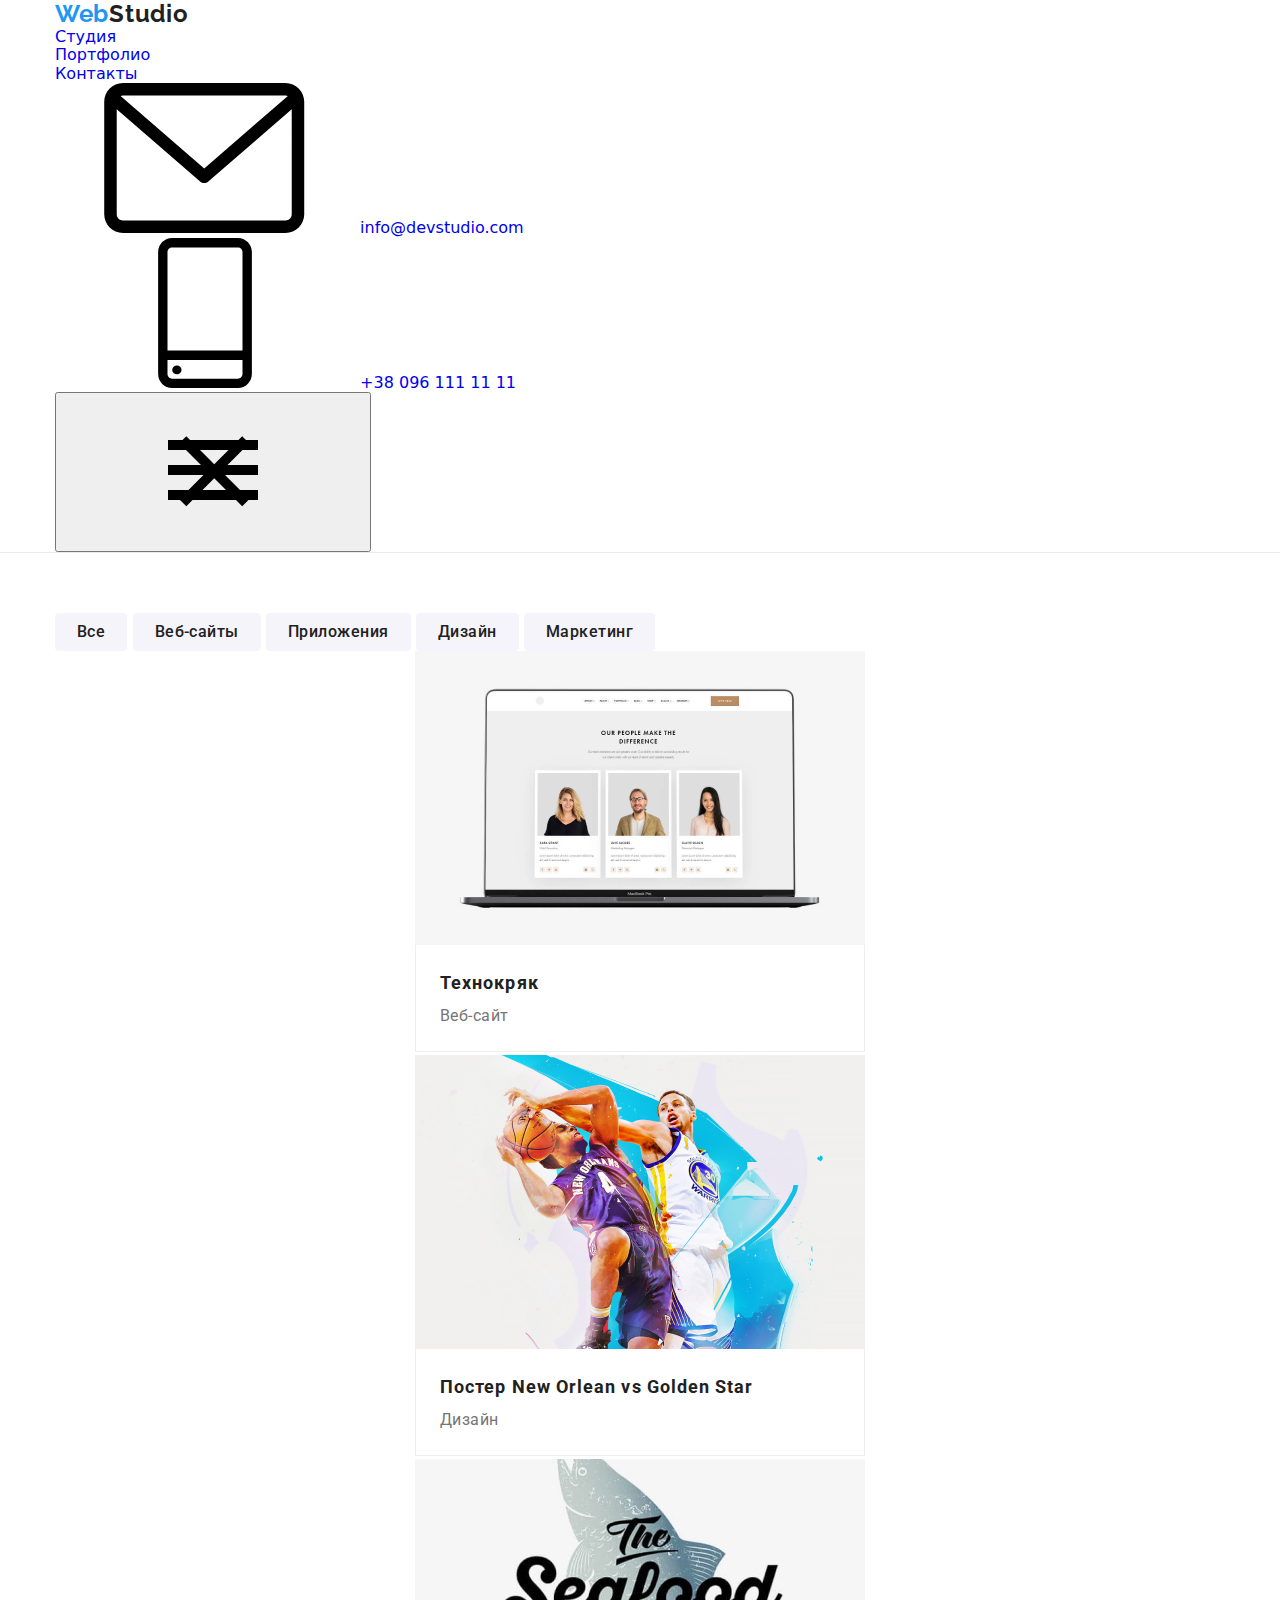
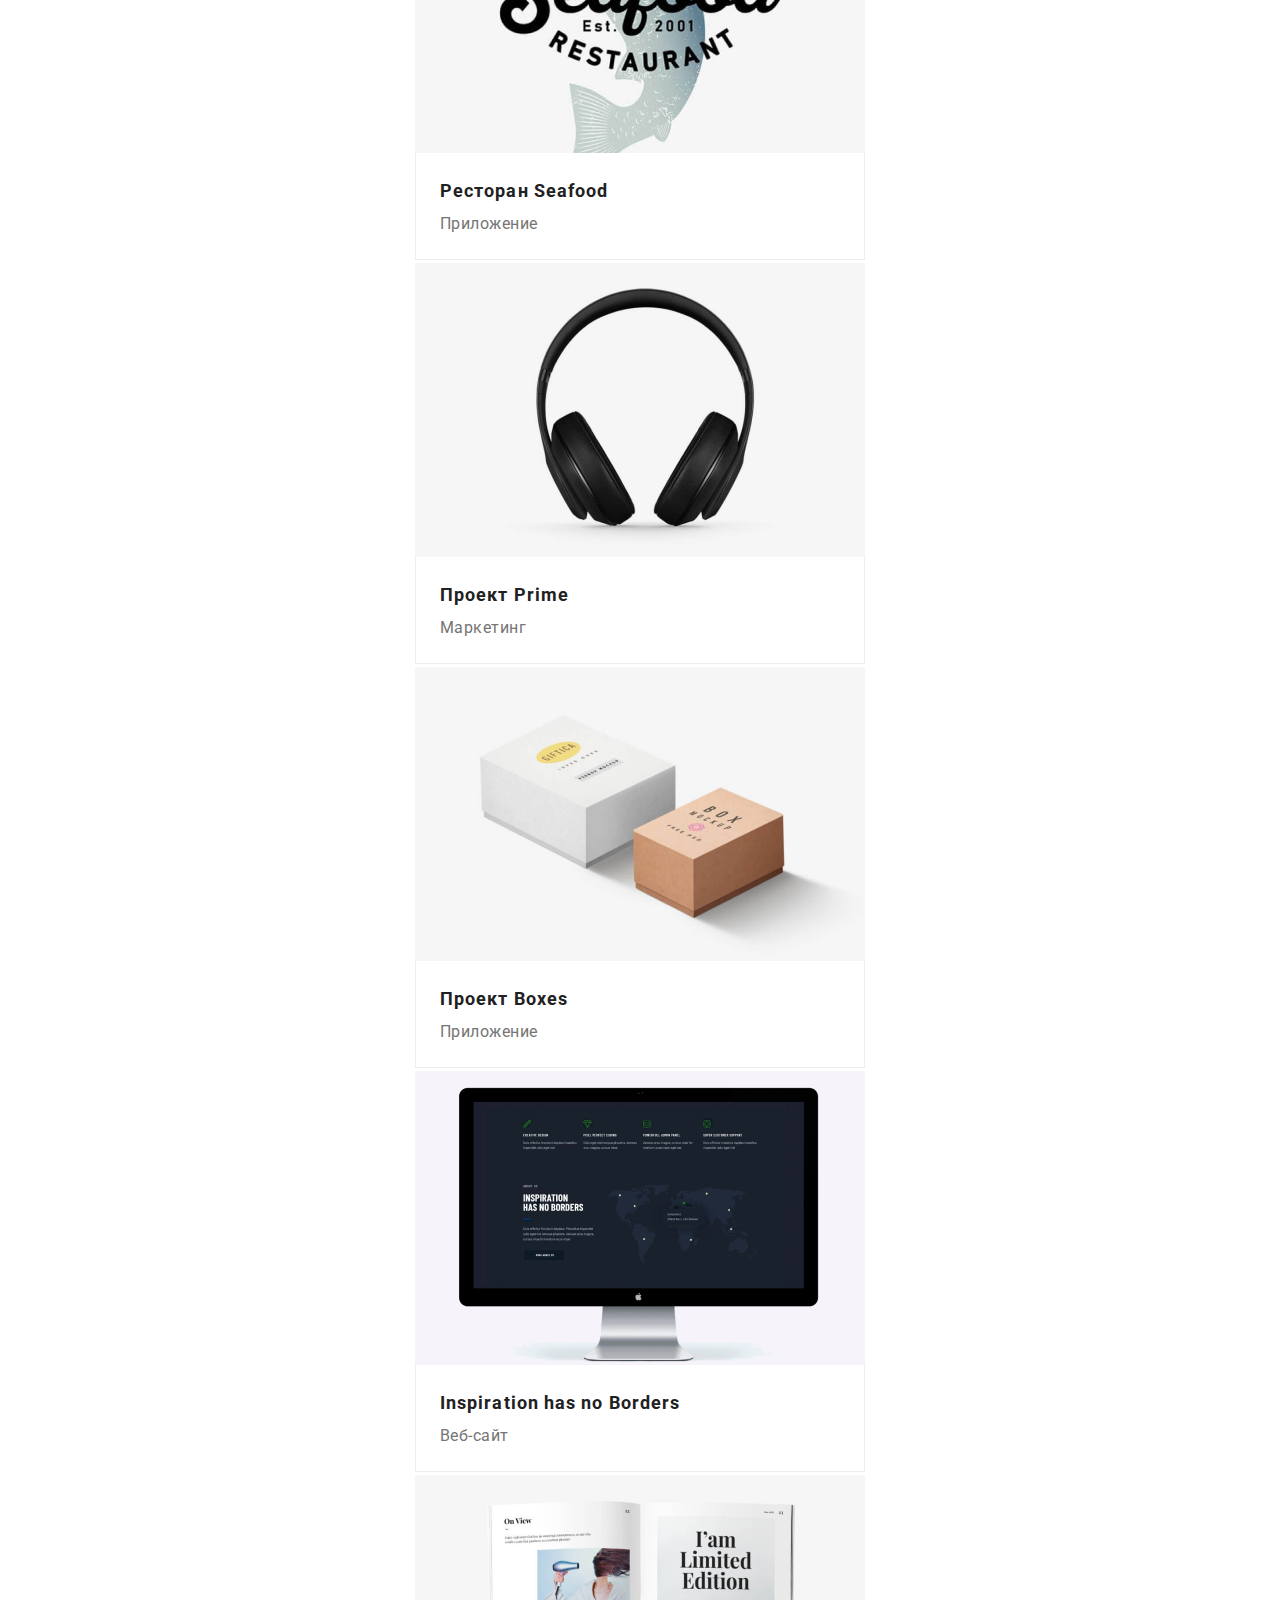
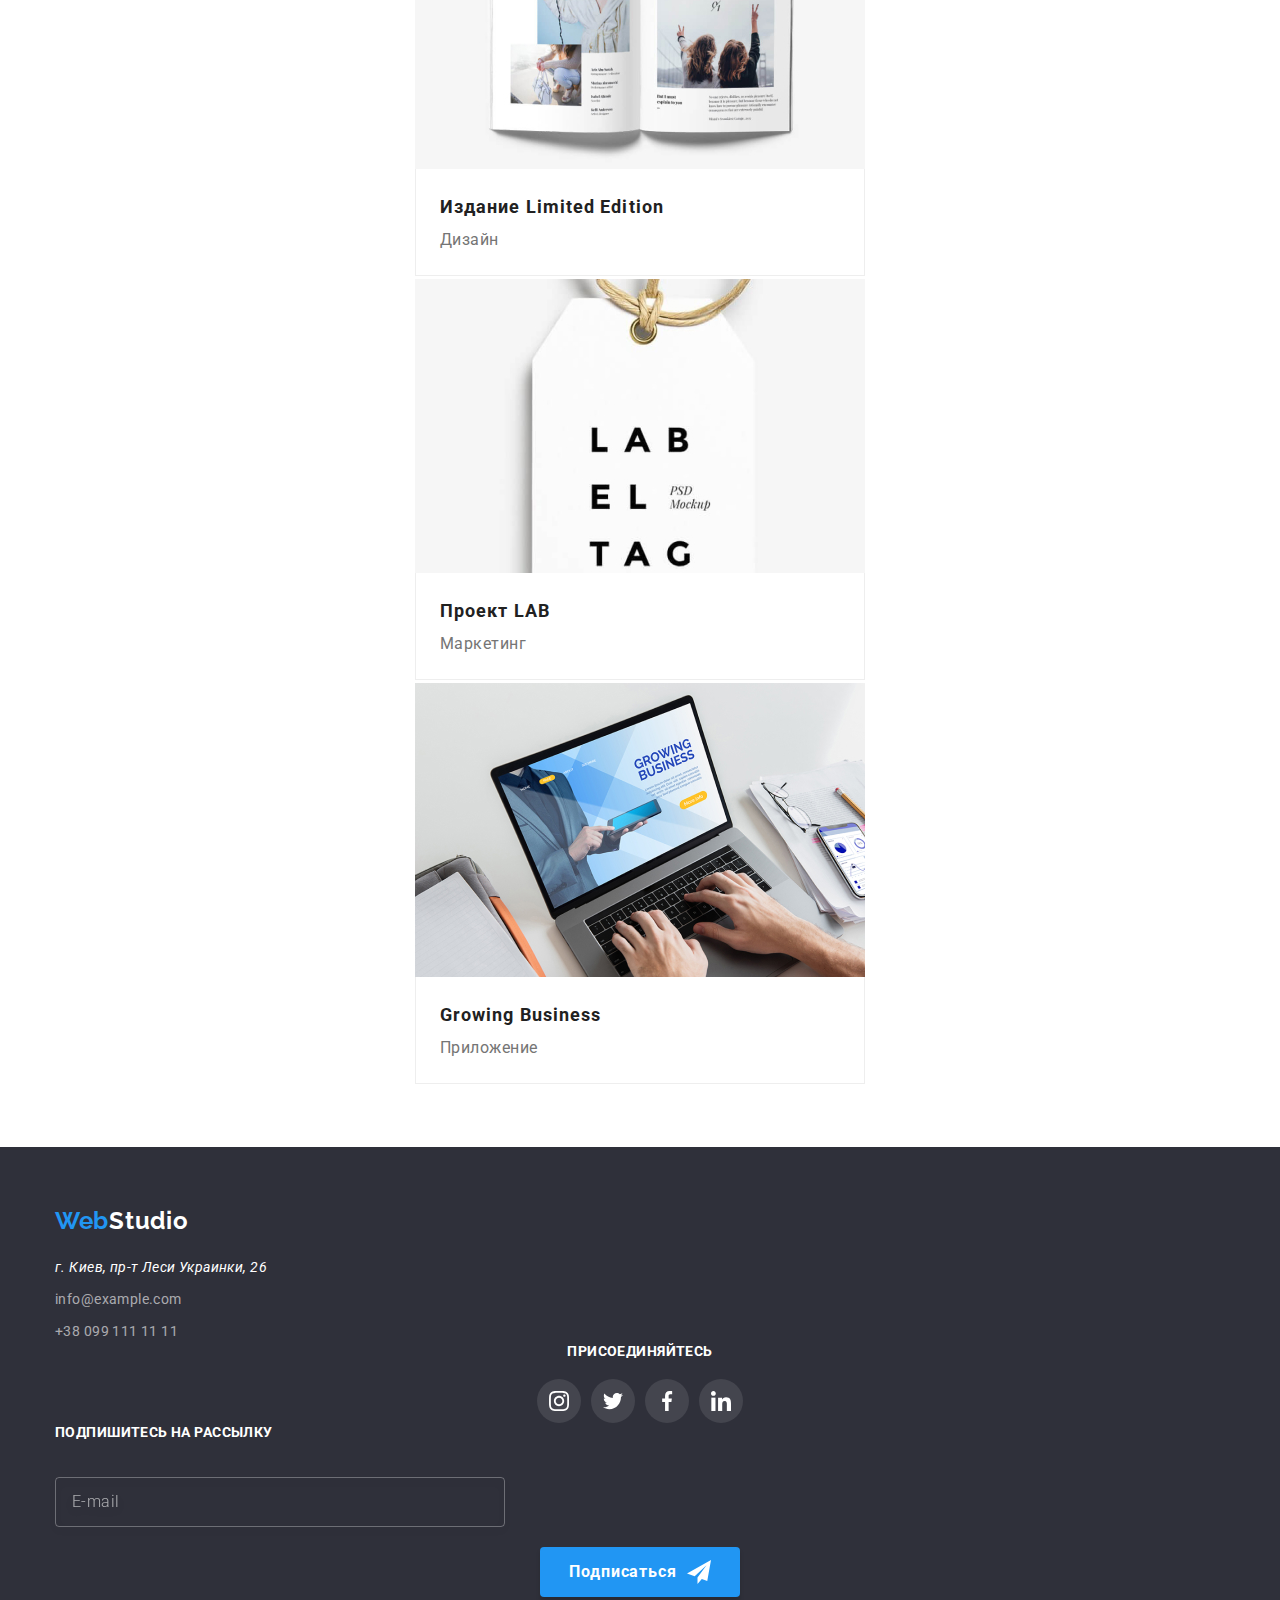
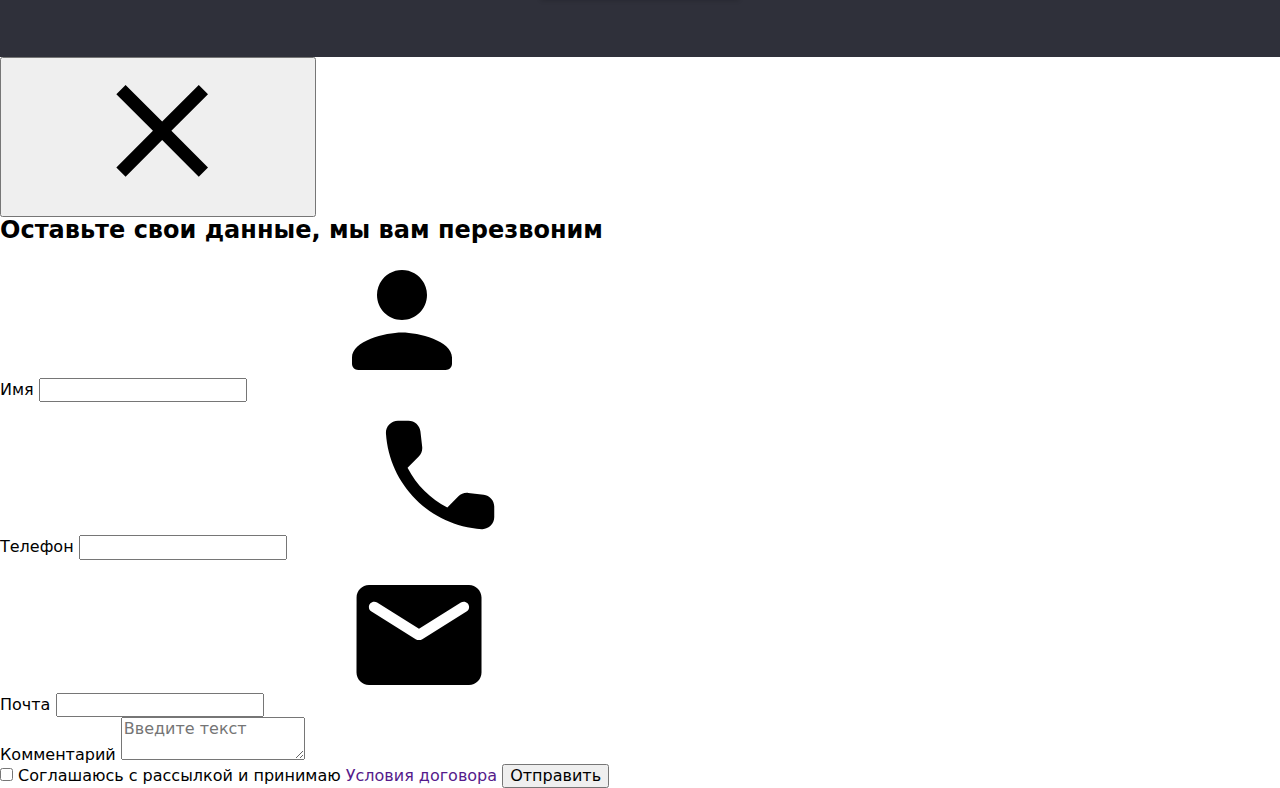
==== portfolio.html @ abb21632 "Додав розмітку для index, portfolio, (mobile)" ====
<!DOCTYPE html>

<html lang="en">

<head>
  <meta charset="UTF-8" />
  <meta name="viewport" content="width=device-width, initial-scale=1.0" />
  <link rel="stylesheet" href="./css/main.min.css" />

  <link
    href="https://fonts.googleapis.com/css2?family=Raleway:wght@700&family=Roboto:wght@400;500;700;900&display=fallback"
    rel="stylesheet" />

  <title>Портфолио</title>
</head>

<body>

  <header class="header">
    <div class="container">
      <nav class="navigation-header">
        <a href="index.html" class="logo-header"><span class="logo-accent">Web</span>Studio</a>
        <div id="myMenu" class="mobile-menu">
          <ul class="link-list">
            <li><a href="index.html" class="link">Студия</a></li>
            <li><a href="portfolio.html" class="link underline-portfolio">Портфолио</a></li>
            <li><a href="#" class="link">Контакты</a></li>
          </ul>
          <ul class="contact-list">
            <li class="flex">
              <svg class="icon-mail">
                <use href="./img/sprite.svg#icon-envelope"></use>
              </svg>
              <a href="mailto:info@devstudio.com" class="link">info@devstudio.com</a>
            </li>
            <li class="flex">
              <svg class="icon-phone">
                <use href="./img/sprite.svg#icon-smartphone"></use>
              </svg>
              <a href="tel:+380961111111" class="link">+38 096 111 11 11</a>
            </li>
          </ul>
        </div>
        <button onclick="myFunctionMenu()" id="myIdMenu" class="drop-menu">
          <svg>
            <use class="icon-open" href="./img/sprite-mobile.svg#icon-drop-menu"></use>
            <use class="icon-close" href="./img/sprite-mobile.svg#icon-close-header"></use>
          </svg>
        </button>
      </nav>
    </div>
  </header>

  <section class="portfolio">
    <div class="container">
      <div class="filtres">
        <button class="btn-portfolio">
          <span class="btn-text">Все</span>
        </button>
        <button class="btn-portfolio">
          <span class="btn-text">Веб-сайты</span>
        </button>
        <button class="btn-portfolio">
          <span class="btn-text">Приложения</span>
        </button>
        <button class="btn-portfolio">
          <span class="btn-text">Дизайн</span>
        </button>
        <button class="btn-portfolio">
          <span class="btn-text">Маркетинг</span>
        </button>
      </div>
      <div class="project">
        <ul class="wrap">
          <li class="project-card">
            <a href="">
              <div class="animation-overlay">
                <p class="text">Технокряк это современная площадка распространения коронавируса. Компании используют эту
                  платформу для цифрового шпионажа и атак на защищённые сервера конкурентов.</p>
                <img class="img-contain" src="./img/projects/mobile/mobile-img(1).jpg" alt="card-image" />
              </div>
              <div class="card-border">
                <h4 class="portfolio-card-name">Технокряк</h4>
                <p class="portfolio-card-desc">Веб-сайт</p>
              </div>
            </a>
          </li>
          <li class="project-card">
            <a href="">
              <div class="animation-overlay">
                <p class="text">Технокряк это современная площадка распространения коронавируса. Компании используют эту
                  платформу для цифрового шпионажа и атак на защищённые сервера конкурентов.</p>
                <img class="img-contain" src="./img/projects/mobile/mobile-img(2).jpg" alt="card-image" />
              </div>

              <div class="card-border">
                <h4 class="portfolio-card-name">Постер New Orlean vs Golden Star</h4>
                <p class="portfolio-card-desc">Дизайн</p>
              </div>
            </a>
          </li>
          <li class="project-card">
            <a href="">
              <div class="animation-overlay">
                <p class="text">Технокряк это современная площадка распространения коронавируса. Компании используют эту
                  платформу для цифрового шпионажа и атак на защищённые сервера конкурентов.</p>
                <img class="img-contain" src="./img/projects/mobile/mobile-img(3).jpg" alt="card-image" />
              </div>

              <div class="card-border">
                <h4 class="portfolio-card-name">Ресторан Seafood</h4>
                <p class="portfolio-card-desc">Приложение</p>
              </div>
            </a>
          </li>
          <li class="project-card">
            <a href="">
              <div class="animation-overlay">
                <p class="text">Технокряк это современная площадка распространения коронавируса. Компании используют эту
                  платформу для цифрового шпионажа и атак на защищённые сервера конкурентов.</p>
                <img class="img-contain" src="./img/projects/mobile/mobile-img(4).jpg" alt="card-image" />
              </div>

              <div class="card-border">
                <h4 class="portfolio-card-name">Проект Prime</h4>
                <p class="portfolio-card-desc">Маркетинг</p>
              </div>
            </a>
          </li>
          <li class="project-card">
            <a href="">
              <div class="animation-overlay">
                <p class="text">Технокряк это современная площадка распространения коронавируса. Компании используют эту
                  платформу для цифрового шпионажа и атак на защищённые сервера конкурентов.</p>
                <img class="img-contain" src="./img/projects/mobile/mobile-img(5).jpg" alt="card-image" />
              </div>

              <div class="card-border">
                <h4 class="portfolio-card-name">Проект Boxes</h4>
                <p class="portfolio-card-desc">Приложение</p>
              </div>
            </a>
          </li>
          <li class="project-card">
            <a href="">
              <div class="animation-overlay">
                <p class="text">Технокряк это современная площадка распространения коронавируса. Компании используют эту
                  платформу для цифрового шпионажа и атак на защищённые сервера конкурентов.</p>
                <img class="img-contain" src="./img/projects/mobile/mobile-img(6).jpg" alt="card-image" />
              </div>

              <div class="card-border">
                <h4 class="portfolio-card-name">Inspiration has no Borders</h4>
                <p class="portfolio-card-desc">Веб-сайт</p>
              </div>
            </a>
          </li>
          <li class="project-card">
            <a href="">
              <div class="animation-overlay">
                <p class="text">Технокряк это современная площадка распространения коронавируса. Компании используют эту
                  платформу для цифрового шпионажа и атак на защищённые сервера конкурентов.</p>
                <img class="img-contain" src="./img/projects/mobile/mobile-img(7).jpg" alt="card-image" />
              </div>

              <div class="card-border">
                <h4 class="portfolio-card-name">Издание Limited Edition</h4>
                <p class="portfolio-card-desc">Дизайн</p>
              </div>
            </a>
          </li>
          <li class="project-card">
            <a href="">
              <div class="animation-overlay">
                <p class="text">Технокряк это современная площадка распространения коронавируса. Компании используют эту
                  платформу для цифрового шпионажа и атак на защищённые сервера конкурентов.</p>
                <img class="img-contain" src="./img/projects/mobile/mobile-img(8).jpg" alt="card-image" />
              </div>

              <div class="card-border">
                <h4 class="portfolio-card-name">Проект LAB</h4>
                <p class="portfolio-card-desc">Маркетинг</p>
              </div>
            </a>
          </li>
          <li class="project-card">
            <a href="">
              <div class="animation-overlay">
                <p class="text">Технокряк это современная площадка распространения коронавируса. Компании используют эту
                  платформу для цифрового шпионажа и атак на защищённые сервера конкурентов.</p>
                <img class="img-contain" src="./img/projects/mobile/mobile-img(9).jpg" alt="card-image" />
              </div>

              <div class="card-border">
                <h4 class="portfolio-card-name">Growing Business</h4>
                <p class="portfolio-card-desc">Приложение</p>
              </div>
            </a>
          </li>
        </ul>
      </div>
    </div>
  </section>

  <footer class="footer">
    <div class="container">
      <div class="flex">
        <div class="info">
          <div class="logo text-center">
            <a href="index.html" class="logo-footer"><span class="logo-accent">Web</span>Studio</a>
          </div>
          <ul class="address-container">
            <li class="address-item">
              <address class="address">
                г. Киев, пр-т Леси Украинки, 26
              </address>
            </li>
            <li class="address-item">
              <a href="mailto:info@devstudio.com" class="footer-contact-link">info@example.com</a>
            </li>
            <li class="address-item">
              <a href="tel:+380961111111" class="footer-contact-link">+38 099 111 11 11</a>
            </li>
          </ul>
        </div>
        <div class="soclink-info">
          <h4 class="welcome-footer">присоединяйтесь</h4>
          <ul class="footer-soclink-list">
            <li class="soclink-item">
              <a class="footer-soclink-bg" href="https://www.instagram.com/"><svg class="footer-soclink">
                  <use href="./img/sprite.svg#icon-instagram"></use>
                </svg>
              </a>
            </li>
            <li class="soclink-item"><a class="footer-soclink-bg" href="https://www.twitter.com/"><svg
                  class="footer-soclink">
                  <use href="./img/sprite.svg#icon-twitter"></use>
                </svg></a></li>
            <li class="soclink-item"><a class="footer-soclink-bg" href="https://www.facebook.com/"><svg
                  class="footer-soclink">
                  <use href="./img/sprite.svg#icon-facebook"></use>
                </svg></a></li>
            <li class="soclink-item"><a class="footer-soclink-bg" href="https://www.linkedin.com/"><svg
                  class="footer-soclink">
                  <use href="./img/sprite.svg#icon-linkedin"></use>
                </svg></a></li>
          </ul>
        </div>
        <div class="subscribe">

          <label for="subscribe" class="subscribe-label">Подпишитесь на рассылку</label>

          <div class="flex">
            <input type="email" name="subscribe" id="subscribe" placeholder="E-mail" class="subscribe-input">
            <button onclick="myFunction()" class="subscribe-button">
              <span class="subscribe-text">Подписаться</span>
              <svg class="icon-send">
                <use href="./img/sprite-form.svg#icon-send"></use>
              </svg>
            </button>
          </div>
        </div>
      </div>
    </div>
  </footer>

  <!-- Backdrop Modal -->
  <div class="backdrop is-hidden" id="myId">

    <div class="modal">

      <button onclick="myFunction()" class="close-btn">
        <svg class="icon-close-form">
          <use href="./img/sprite-form.svg#icon-close"></use>
        </svg>
      </button>

      <div class="form-container">
        <h2 class="form-title">Оставьте свои данные, мы вам перезвоним</h2>

        <form class="form-flex">

          <div class="icon-field form-flex">

            <label for="name" class="form-label">Имя</label>
            <input type="text" name="name" id="name" class="form-input">
            <svg class="icon-form">
              <use href="./img/sprite-form.svg#icon-form-name"></use>
            </svg>
          </div>

          <div class="icon-field form-flex">

            <label for="tel" class="form-label">Телефон</label>
            <input type="tel" name="tel" id="tel" class="form-input">
            <svg class="icon-form">
              <use href="./img/sprite-form.svg#icon-form-phone"></use>
            </svg>
          </div>

          <div class="icon-field form-flex">

            <label for="email" class="form-label">Почта</label>
            <input type="email" name="email" id="email" class="form-input">
            <svg class="icon-form">
              <use href="./img/sprite-form.svg#icon-form-email"></use>
            </svg>
          </div>

          <div class="icon-field form-flex">
            <label for="comments" class="form-label ">Комментарий</label>
            <textarea name="comments" id="comments" class="form-textarea" placeholder="Введите текст"></textarea>
          </div>

          <label class="field">
            <input type="checkbox" class="checkbox" name="policy">
            <span class="icon-checkbox"></span>

            <span class="label">Соглашаюсь с рассылкой и принимаю <a class="a-checkbox" href="">Условия
                договора</a></span>
          </label>

          <button type="submit" class="btn-submit">Отправить</button>
        </form>
      </div>

    </div>

  </div>

  <!-- Script -->
  <script src="./JS/modal.js"></script>

</body>

</html>
---- css/main.min.css ----
/*! modern-normalize v0.7.0 | MIT License | https://github.com/sindresorhus/modern-normalize */*,*::before,*::after{-webkit-box-sizing:border-box;box-sizing:border-box}:root{-moz-tab-size:4;-o-tab-size:4;tab-size:4}html{line-height:1.15;-webkit-text-size-adjust:100%}body{margin:0}body{font-family:system-ui,-apple-system,"Segoe UI",Roboto,Helvetica,Arial,sans-serif,"Apple Color Emoji","Segoe UI Emoji"}hr{height:0}abbr[title]{-webkit-text-decoration:underline dotted;text-decoration:underline dotted}b,strong{font-weight:bolder}code,kbd,samp,pre{font-family:ui-monospace, SFMono-Regular, Consolas, "Liberation Mono", Menlo, monospace;font-size:1em}small{font-size:80%}sub,sup{font-size:75%;line-height:0;position:relative;vertical-align:baseline}sub{bottom:-0.25em}sup{top:-0.5em}button,input,optgroup,select,textarea{font-family:inherit;font-size:100%;line-height:1.15;margin:0}button,select{text-transform:none}button,[type="button"],[type="reset"],[type="submit"]{-webkit-appearance:button}button::-moz-focus-inner,[type="button"]::-moz-focus-inner,[type="reset"]::-moz-focus-inner,[type="submit"]::-moz-focus-inner{border-style:none;padding:0}button:-moz-focusring,[type="button"]:-moz-focusring,[type="reset"]:-moz-focusring,[type="submit"]:-moz-focusring{outline:1px dotted ButtonText}legend{padding:0}progress{vertical-align:baseline}[type="number"]::-webkit-inner-spin-button,[type="number"]::-webkit-outer-spin-button{height:auto}[type="search"]{-webkit-appearance:textfield;outline-offset:-2px}[type="search"]::-webkit-search-decoration{-webkit-appearance:none}::-webkit-file-upload-button{-webkit-appearance:button;font:inherit}summary{display:list-item}body{margin:0;padding:0}ul,li{list-style:none;margin:0;padding:0}a,a:visited{text-decoration:none}h1,h2,h4,p{margin:0;padding:0}.container{padding:0 15px;margin-left:auto;margin-right:auto}@media screen and (min-width: 480px){.container{width:480px}}@media screen and (min-width: 768px){.container{width:768px}}@media screen and (min-width: 1200px){.container{width:1200px}}@media screen and (max-width: 767px){.navigation-header{height:60px;display:-webkit-box;display:-ms-flexbox;display:flex;-webkit-box-align:center;-ms-flex-align:center;align-items:center;-webkit-box-pack:justify;-ms-flex-pack:justify;justify-content:space-between}.drop-menu{padding:0;width:40px;height:40px;background-color:Transparent;border:none}.drop-menu svg{width:40px;height:40px;fill:#000}.drop-menu:active{margin:0;padding:0}.drop-menu:active svg .icon-open{fill:#2196F3}.drop-menu:active svg .icon-close{fill:#2196F3}.icon-open{display:block}.icon-close{display:none}.is-open .icon-open{display:none}.is-open .icon-close{display:block;fill:#2196F3}.header{position:relative}.mobile-menu{display:none;position:absolute;z-index:2;top:60px;left:0;right:0;padding:60px 0;background:#fff;border-top:1px solid #ECECEC}.mobile-menu.is-open{display:block}.link-list li:not(:last-child){margin-bottom:40px}.mobile-menu li{text-align:center}.mobile-menu .link{font-family:Roboto;font-size:18px;font-weight:500;line-height:21px;letter-spacing:0.02em;color:#212121}.mobile-menu .link:hover{color:#2196F3}.link-list .underline-studio{color:#2196F3}.link-list .underline-studio:after{content:'';display:block;background:#2196F3;border-radius:2px;margin-left:auto;margin-right:auto;width:61px;height:4px;margin-top:8px}.link-list .underline-portfolio{color:#2196F3}.link-list .underline-portfolio:after{content:'';display:block;background:#2196F3;border-radius:2px;margin-left:auto;margin-right:auto;width:97px;height:4px;margin-top:8px}.contact-list{margin-top:60px}.contact-list li:not(:first-child){margin-top:16px}.contact-list .flex{display:-webkit-box;display:-ms-flexbox;display:flex;-webkit-box-align:center;-ms-flex-align:center;align-items:center;-webkit-box-pack:center;-ms-flex-pack:center;justify-content:center}.contact-list .icon-mail{width:16px;height:12px;fill:#757575;margin-right:10px}.contact-list .icon-phone{width:10px;height:15px;fill:#757575;margin-right:10px}.contact-list .link{font-family:Roboto;font-style:normal;font-weight:500;font-size:18px;line-height:21px;letter-spacing:0.02em;color:#757575}.contact-list .flex:hover .icon-mail{fill:#2196F3}.contact-list .flex:hover .icon-phone{fill:#2196F3}}.logo-header{font-family:Raleway;font-style:normal;font-weight:700;font-size:24px;line-height:28px;letter-spacing:0.03em;color:#212121}.logo-header .logo-accent{color:#2196F3}.logo-header:visited{color:#212121}.logo-header:visited .logo-accent{color:#2196F3}.logo-footer{font-family:Raleway;font-style:normal;font-weight:700;font-size:24px;line-height:28px;letter-spacing:0.03em;color:#FFFFFF}.logo-footer .logo-accent{color:#2196F3}.logo-footer:visited{color:#ffffff}.logo-footer:visited .logo-accent{color:#2196F3}@media screen and (max-width: 767px){.text-center{text-align:center}}.footer{padding:60px 0;background:#2F303A}.address-container{margin-top:20px}.address-item:not(:first-child){margin-top:8px}.address{font-family:Roboto;font-size:14px;line-height:24px;letter-spacing:0.03em;color:#FFFFFF}.footer-contact-link{font-family:Roboto;font-size:14px;line-height:24px;letter-spacing:0.03em;color:rgba(255,255,255,0.6)}.welcome-footer{font-family:Roboto;font-weight:700;font-size:14px;line-height:16px;text-align:center;letter-spacing:0.03em;text-transform:uppercase;color:#FFFFFF}.soclink-item:not(:last-child){margin-right:10px}.footer-soclink-list{display:-webkit-box;display:-ms-flexbox;display:flex;-webkit-box-pack:center;-ms-flex-pack:center;justify-content:center;margin-top:20px}.footer-soclink-bg{display:-webkit-box;display:-ms-flexbox;display:flex;-webkit-box-align:center;-ms-flex-align:center;align-items:center;-webkit-box-pack:center;-ms-flex-pack:center;justify-content:center;width:44px;height:44px;background:rgba(255,255,255,0.1);border-radius:50%}.footer-soclink{width:20px;height:20px;fill:#ffffff}.subscribe-label{font-family:Roboto;font-weight:700;font-size:14px;line-height:16px;letter-spacing:0.03em;text-transform:uppercase;color:#FFFFFF}.subscribe-input{margin-top:35px;padding-left:16px;font-weight:300;font-family:Roboto;line-height:20px;color:rgba(255,255,255,0.6);background-color:transparent;border:1px solid rgba(255,255,255,0.3);-webkit-box-sizing:border-box;box-sizing:border-box;-webkit-filter:drop-shadow(0px 4px 4px rgba(0,0,0,0.15));filter:drop-shadow(0px 4px 4px rgba(0,0,0,0.15));border-radius:4px}.subscribe-input::-webkit-input-placeholder{font-family:Roboto;line-height:20px;display:-webkit-box;display:flex;-webkit-box-align:center;align-items:center;letter-spacing:0.03em;color:rgba(255,255,255,0.6)}.subscribe-input:-ms-input-placeholder{font-family:Roboto;line-height:20px;display:-ms-flexbox;display:flex;-ms-flex-align:center;align-items:center;letter-spacing:0.03em;color:rgba(255,255,255,0.6)}.subscribe-input::-ms-input-placeholder{font-family:Roboto;line-height:20px;display:-ms-flexbox;display:flex;-ms-flex-align:center;align-items:center;letter-spacing:0.03em;color:rgba(255,255,255,0.6)}.subscribe-input::placeholder{font-family:Roboto;line-height:20px;display:-webkit-box;display:-ms-flexbox;display:flex;-webkit-box-align:center;-ms-flex-align:center;align-items:center;letter-spacing:0.03em;color:rgba(255,255,255,0.6)}.subscribe-button{margin-left:auto;margin-right:auto;margin-top:20px;display:inline-block;width:200px;height:50px;background:#2196F3;-webkit-box-shadow:0px 4px 4px rgba(0,0,0,0.15);box-shadow:0px 4px 4px rgba(0,0,0,0.15);border-radius:4px;border-style:none;font-family:Roboto;font-weight:700;font-size:16px;line-height:30px;display:-webkit-box;display:-ms-flexbox;display:flex;-webkit-box-align:center;-ms-flex-align:center;align-items:center;-webkit-box-pack:center;-ms-flex-pack:center;justify-content:center;letter-spacing:0.06em;color:#FFFFFF}.icon-send{margin-left:10px;width:24px;height:24px}@media screen and (max-width: 767px){.address-item{text-align:center}.soclink-info,.subscribe{margin-top:60px}.subscribe-input{width:100%;height:50px}}@media screen and (min-width: 480px){.subscribe-input{width:450px;height:50px}}@media screen and (max-width: 1199px){.subscribe-input{margin-top:35px}.subscribe-label{display:-webkit-box;display:-ms-flexbox;display:flex;-webkit-box-pack:center;-ms-flex-pack:center;justify-content:center}}.hero{background-image:-webkit-gradient(linear, left top, left bottom, from(rgba(47,48,58,0.4)), to(rgba(47,48,58,0.4))),url("../img/hero/hero-image.jpg");background-image:linear-gradient(rgba(47,48,58,0.4), rgba(47,48,58,0.4)),url("../img/hero/hero-image.jpg");background-repeat:no-repeat;background-size:cover;background-position:center}@media screen and (max-width: 767px){.hero{padding:118px 0}.h1-hero{margin:auto;width:360px;font-family:Roboto;font-weight:900;font-size:26px;line-height:42px;text-align:center;letter-spacing:0.06em;text-transform:uppercase;color:#FFFFFF}.button-hero{display:block;margin-top:30px;width:200px;height:50px;margin-left:auto;margin-right:auto;font-family:Roboto;font-style:normal;font-weight:bold;font-size:16px;line-height:30px;letter-spacing:0.06em;text-align:center;color:#FFFFFF;background:#2196F3;-webkit-box-shadow:0px 4px 4px rgba(0,0,0,0.15);box-shadow:0px 4px 4px rgba(0,0,0,0.15);border-radius:4px}}@media screen and (max-width: 767px){.features{padding:60px 0}.features-item:not(:last-child){margin-bottom:30px}.icon-background{background:#F5F4FA;border-radius:4px;padding:25px 0}.icon-background .icon{display:block;width:70px;height:70px;margin:auto}.h4-features{margin-top:30px;text-align:center;font-family:Roboto;font-weight:700;font-size:14px;line-height:16px;letter-spacing:0.03em;text-transform:uppercase;color:#212121}.p-features{margin-top:10px;font-family:Roboto;font-weight:400;font-size:14px;line-height:24px;letter-spacing:0.03em;color:#757575}}@media screen and (max-width: 767px){.product{display:none}}.team{padding:60px 0;background-color:#F5F4FA}.h2-team{font-family:Roboto;font-weight:700;font-size:28px;line-height:33px;text-align:center;letter-spacing:0.03em;color:#212121}.team-card{background:#FFFFFF;-webkit-box-shadow:0px 1px 3px rgba(0,0,0,0.12),0px 1px 1px rgba(0,0,0,0.14),0px 2px 1px rgba(0,0,0,0.2);box-shadow:0px 1px 3px rgba(0,0,0,0.12),0px 1px 1px rgba(0,0,0,0.14),0px 2px 1px rgba(0,0,0,0.2);border-radius:0px 0px 4px 4px}.card-name{font-family:Roboto;font-weight:500;font-size:16px;line-height:19px;text-align:center;letter-spacing:0.03em;color:#212121;margin-top:30px}.card-desc{font-family:Roboto;font-size:16px;line-height:19px;text-align:center;letter-spacing:0.03em;color:#757575;margin-top:10px}.soclink-list{display:-webkit-box;display:-ms-flexbox;display:flex;-webkit-box-pack:center;-ms-flex-pack:center;justify-content:center}.soclink-bg{width:44px;height:44px;padding:12px}.soclink{width:20px;height:20px;fill:#AFB1B8}@media screen and (max-width: 1199px){.h2-team{margin-bottom:30px}}@media screen and (max-width: 767px){.team-card:not(:last-child){margin-bottom:30px}.soclink-list{margin-top:16px}}.team-card{margin-left:auto;margin-right:auto;padding-bottom:24px;width:100%}.team-card img{display:block;width:100%}@media screen and (min-width: 480px){.team-card{margin-left:auto;margin-right:auto;padding-bottom:24px;width:450px img;width-display:block;width-width:100%;width-height:460px}}.clients{padding:60px 0}.h2-clients{font-family:Roboto;font-weight:700;text-align:center;letter-spacing:0.03em;color:#212121}.clients-list{display:-webkit-box;display:-ms-flexbox;display:flex;-ms-flex-wrap:wrap;flex-wrap:wrap}.client-link{display:-webkit-inline-box;display:-ms-inline-flexbox;display:inline-flex;-webkit-box-align:center;-ms-flex-align:center;align-items:center;-webkit-box-pack:center;-ms-flex-pack:center;justify-content:center;border:1px solid #AFB1B8;border-radius:4px;-webkit-transition:500ms;transition:500ms;-webkit-transition-timing-function:cubic-bezier(0.4, 0, 0.2, 1);transition-timing-function:cubic-bezier(0.4, 0, 0.2, 1)}.client-icon-fill{fill:#AFB1B8;-webkit-transition:500ms;transition:500ms;-webkit-transition-timing-function:cubic-bezier(0.4, 0, 0.2, 1);transition-timing-function:cubic-bezier(0.4, 0, 0.2, 1)}.clients-item:hover .client-link{border-color:#2196F3;-webkit-transition:500ms;transition:500ms;-webkit-transition-timing-function:cubic-bezier(0.4, 0, 0.2, 1);transition-timing-function:cubic-bezier(0.4, 0, 0.2, 1)}.clients-item:hover .client-icon-fill{-webkit-transition:500ms;transition:500ms;-webkit-transition-timing-function:cubic-bezier(0.4, 0, 0.2, 1);transition-timing-function:cubic-bezier(0.4, 0, 0.2, 1);fill:#2196f3}.client-icon-1{width:44px;height:49px;fill:#afb1b8}.client-icon-2{width:40px;height:52px;fill:#afb1b8}.client-icon-3{width:40px;height:42px;fill:#afb1b8}.client-icon-4{width:79px;height:42px;fill:#afb1b8}.client-icon-5{width:59px;height:47px;fill:#afb1b8}.client-icon-6{width:88px;height:45px;fill:#afb1b8}@media screen and (max-width: 1199px){.h2-clients{margin-bottom:30px;font-size:28px;line-height:33px}}@media screen and (max-width: 767px){.clients-item{margin-bottom:30px;width:calc((100% - 15px*2) / 2)}.client-link{height:90px;width:100%}.clients-item:nth-child(2n+1){margin-right:15px}.clients-item:nth-child(2n){margin-left:15px}.clients-item:nth-child(5){margin-bottom:0}.clients-item:nth-child(6){margin-bottom:0}}.btn-portfolio{padding:6px 22px;height:38px;background:#F5F4FA;border-radius:4px;font-family:Roboto;font-weight:500;font-size:16px;text-align:center;letter-spacing:0.03em;border-style:none;color:#212121}.btn-portfolio:hover,.btn-portfolio:active{background:#2196F3;color:#FFFFFF;-webkit-box-shadow:0px 3px 1px rgba(0,0,0,0.1),0px 1px 2px rgba(0,0,0,0.08),0px 2px 2px rgba(0,0,0,0.12);box-shadow:0px 3px 1px rgba(0,0,0,0.1),0px 1px 2px rgba(0,0,0,0.08),0px 2px 2px rgba(0,0,0,0.12)}@media screen and (max-width: 767px){.filtres{margin-bottom:40px}.btn-portfolio:not(:last-child){margin-right:8px}.btn-portfolio:nth-child(4){margin-top:15px}.btn-portfolio:nth-child(4){margin-top:15px}}.portfolio{border-top:1px solid #ECECEC;padding:60px 0}.project-card{width:100%;margin-left:auto;margin-right:auto;background:#FFFFFF}.project-card .img-contain{width:100%;height:100%}.project-card:hover{-webkit-box-shadow:0px 1px 1px rgba(0,0,0,0.12),0px 4px 4px rgba(0,0,0,0.06),1px 4px 6px rgba(0,0,0,0.16);box-shadow:0px 1px 1px rgba(0,0,0,0.12),0px 4px 4px rgba(0,0,0,0.06),1px 4px 6px rgba(0,0,0,0.16)}.card-border{padding:20px 24px;border-right:1px solid #EEEEEE;border-bottom:1px solid #EEEEEE;border-left:1px solid #EEEEEE}.portfolio-card-name{font-family:Roboto;font-weight:700;font-size:18px;line-height:36px;letter-spacing:0.06em;color:#212121}.portfolio-card-desc{font-family:Roboto;font-size:16px;line-height:30px;letter-spacing:0.03em;color:#757575}.animation-overlay{position:relative;width:100%;height:294px}.animation-overlay:hover .text{top:0;left:0;opacity:0.9}.animation-overlay .text{z-index:1;position:absolute;top:100%;left:0;opacity:0;pointer-events:none;width:100%;height:100%;display:-webkit-box;display:-ms-flexbox;display:flex;padding:77px 24px;background:rgba(33,150,243,0.9);font-family:Roboto;font-size:18px;font-weight:400;line-height:28px;letter-spacing:0.03em;color:#FFFFFF;-webkit-transition:500ms;transition:500ms;-webkit-transition-timing-function:cubic-bezier(0.4, 0, 0.2, 1);transition-timing-function:cubic-bezier(0.4, 0, 0.2, 1)}@media screen and (max-width: 767px){.project-card:not(:last-child){margin-bottom:30px}}@media screen and (min-width: 480px){.project-card{width:450px;height:404px}.img-contain{width:100%;height:294px}}@media screen and (max-width: 1199px){.is-hidden{visibility:hidden;opacity:0;pointer-events:none;-webkit-transition:500ms;transition:500ms;-webkit-transition-timing-function:cubic-bezier(0.4, 0, 0.2, 1);transition-timing-function:cubic-bezier(0.4, 0, 0.2, 1)}.backdrop{position:fixed;top:0;left:0;bottom:0;right:0;overflow-y:scroll;padding:93px 15px;background:rgba(0,0,0,0.2);z-index:3;-webkit-transition:500ms;transition:500ms;-webkit-transition-timing-function:cubic-bezier(0.4, 0, 0.2, 1);transition-timing-function:cubic-bezier(0.4, 0, 0.2, 1)}.close-btn{width:30px;height:30px;margin:8px;float:right;background:#fff;border:1px solid rgba(0,0,0,0.1);border-radius:50%;padding:5px}.icon-close-form{width:18px;height:18px}.icon-close-form:hover{fill:#2196F3}.modal{position:absolute;left:50%;-webkit-transform:translateX(-50%);transform:translateX(-50%);overflow-y:scroll;width:450px;height:auto;background-color:#fff;-webkit-box-shadow:0px 1px 3px rgba(0,0,0,0.12),0px 1px 1px rgba(0,0,0,0.14),0px 2px 1px rgba(0,0,0,0.2);box-shadow:0px 1px 3px rgba(0,0,0,0.12),0px 1px 1px rgba(0,0,0,0.14),0px 2px 1px rgba(0,0,0,0.2);border-radius:4px;-webkit-transition:500ms;transition:500ms;-webkit-transition-timing-function:cubic-bezier(0.4, 0, 0.2, 1);transition-timing-function:cubic-bezier(0.4, 0, 0.2, 1)}.form-container{max-width:448px;margin-left:auto;margin-right:auto;padding:40px 40px}.form-title{margin:0;margin-bottom:12px;text-align:center;font-weight:700;line-height:23px;font-size:20px;letter-spacing:0.03em;text-align:center;color:#212121}.form-flex{display:-webkit-box;display:-ms-flexbox;display:flex;-webkit-box-orient:vertical;-webkit-box-direction:normal;-ms-flex-direction:column;flex-direction:column}.form-label{margin-bottom:4px;font-size:12px;letter-spacing:0.01em;line-height:14px;color:#757575}.form-input{margin:auto;padding-left:42px;height:40px;width:370px;border:1px solid rgba(33,33,33,0.2);-webkit-box-sizing:border-box;box-sizing:border-box;border-radius:4px}.form-input:focus{border-radius:4px;border:1px solid #2196F3;outline:none}.icon-field{position:relative}.icon-form{position:absolute;width:18px;height:18px;left:12px;bottom:11px}.form-input:focus+.icon-form{fill:#2196F3}.icon-field:not(:first-child){margin-top:10px}.form-textarea{height:120px;border:1px solid rgba(33,33,33,0.2);-webkit-box-sizing:border-box;box-sizing:border-box;border-radius:4px;padding:12px 16px;color:#757575}.form-textarea:focus{border:1px solid #2196f3;outline:none}.form-textarea .form-textarea::-webkit-input-placeholder{font-family:Roboto;font-size:14px;line-height:16px;letter-spacing:0.01em;color:rgba(117,117,117,0.5)}.form-textarea .form-textarea:-ms-input-placeholder{font-family:Roboto;font-size:14px;line-height:16px;letter-spacing:0.01em;color:rgba(117,117,117,0.5)}.form-textarea .form-textarea::-ms-input-placeholder{font-family:Roboto;font-size:14px;line-height:16px;letter-spacing:0.01em;color:rgba(117,117,117,0.5)}.form-textarea .form-textarea::placeholder{font-family:Roboto;font-size:14px;line-height:16px;letter-spacing:0.01em;color:rgba(117,117,117,0.5)}.a-checkbox{-webkit-text-decoration-line:underline;text-decoration-line:underline;color:#2196F3}.btn-submit{display:block;margin-top:30px;width:200px;height:50px;background:#188CE8;-webkit-box-shadow:0px 4px 4px rgba(0,0,0,0.15);box-shadow:0px 4px 4px rgba(0,0,0,0.15);border-radius:4px;font-family:Roboto;font-weight:700;font-size:16px;line-height:30px;text-align:center;letter-spacing:0.06em;color:#FFFFFF;margin-left:auto;margin-right:auto}.field{display:-webkit-box;display:-ms-flexbox;display:flex;-webkit-box-align:center;-ms-flex-align:center;align-items:center;margin-top:20px;font-family:Roboto;font-size:12px;line-height:14px;letter-spacing:0.03em;color:#757575}.checkbox{-webkit-appearance:none;-moz-appearance:none;appearance:none;position:absolute}.icon-checkbox{display:inline-block;width:16px;height:15px;margin-right:6px;background-image:url("../img/svg/icon-checkbox.svg")}.label{font-weight:400;font-size:12px;line-height:14px;letter-spacing:0.03em;letter-spacing:0.03em;color:#757575}.checkbox:checked+.icon-checkbox{border-color:transparent;background-color:#2196F3;background-image:url("../img/svg/icon-check.svg");background-size:contain;background-origin:border-box}}
/*# sourceMappingURL=main.min.css.map */
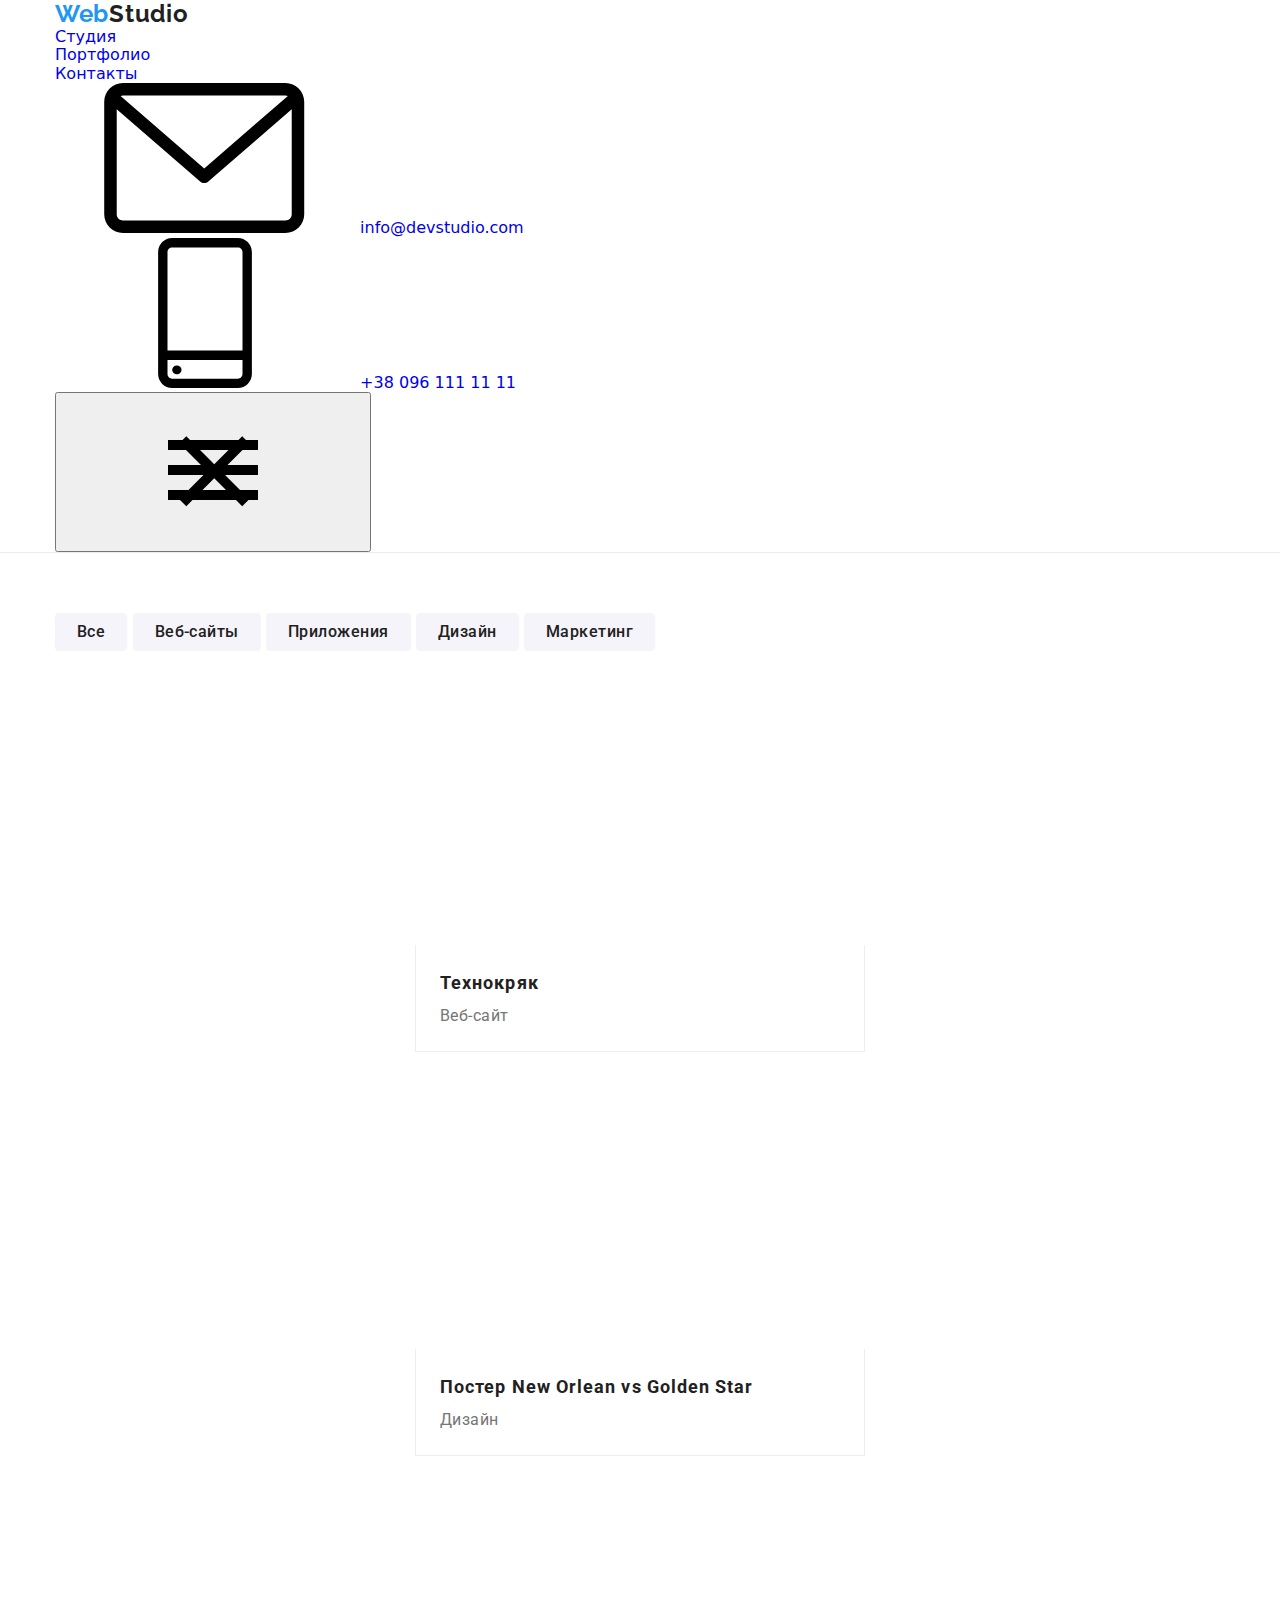
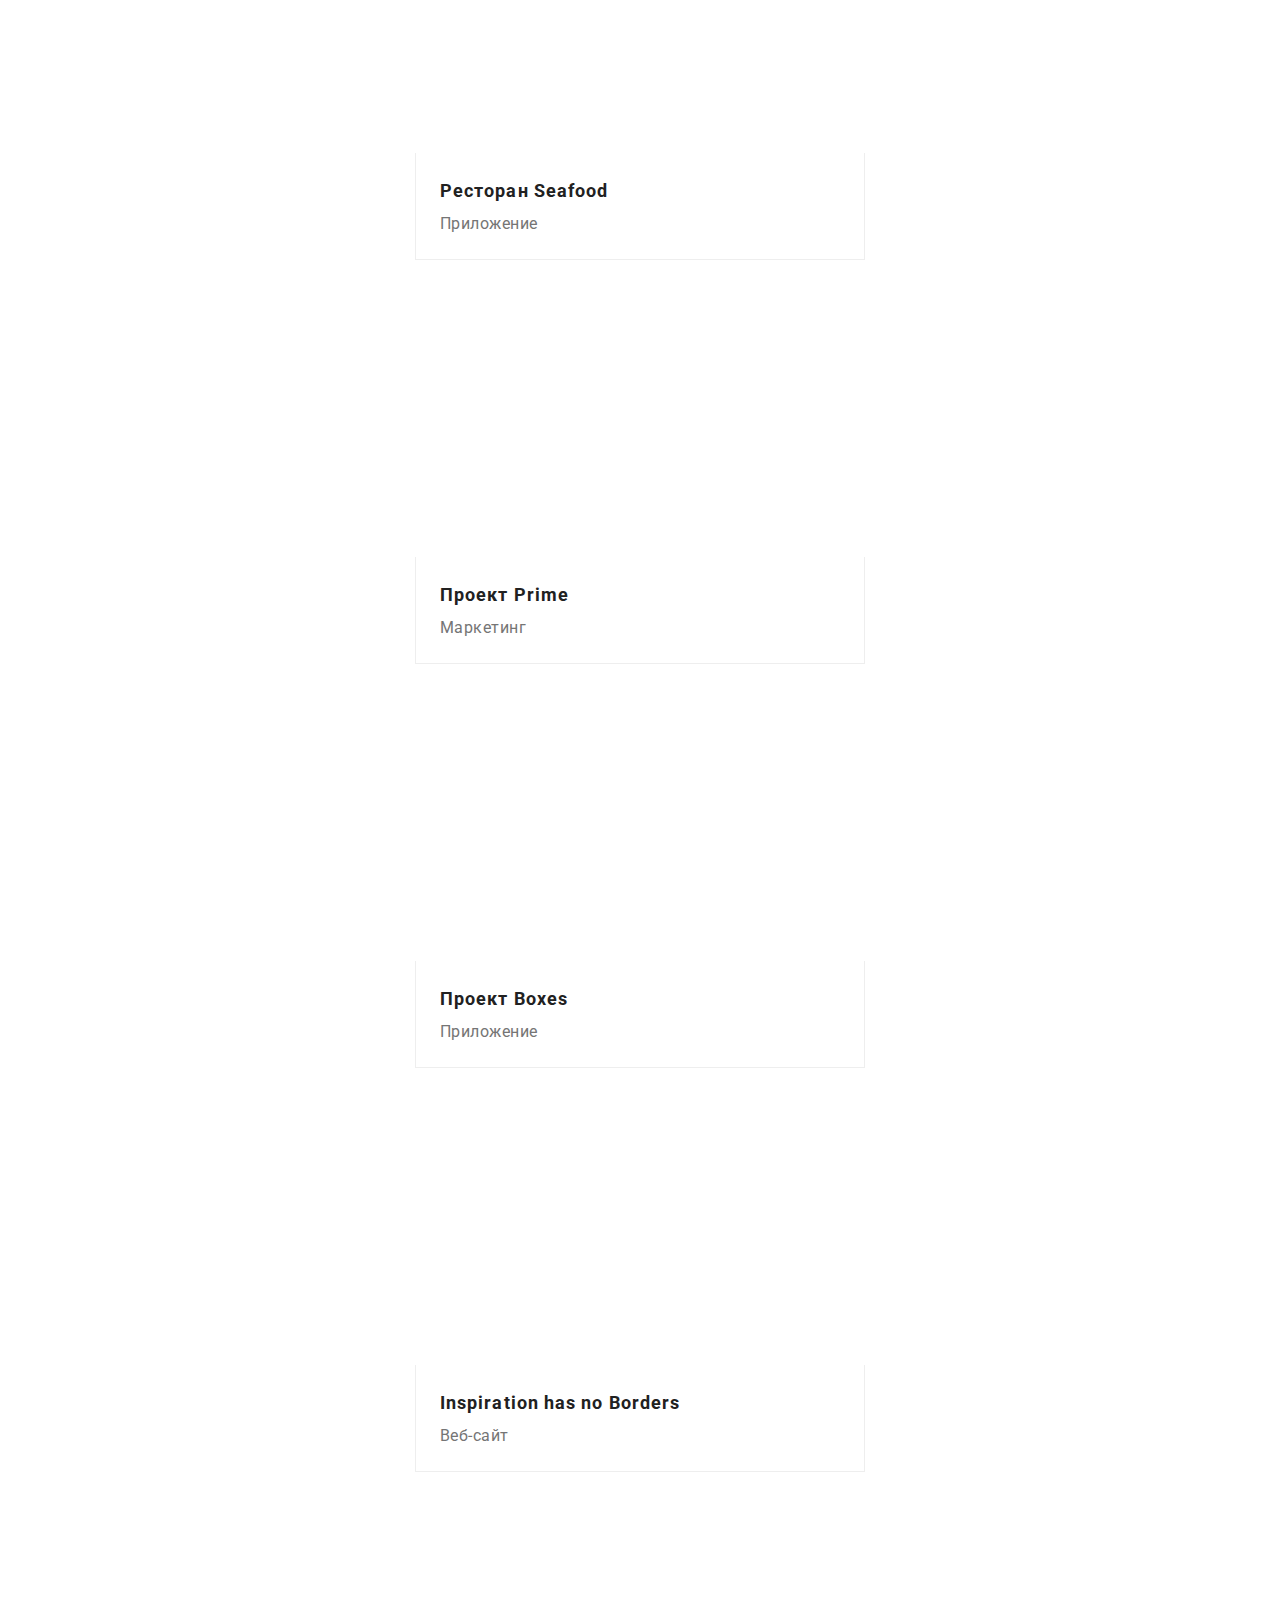
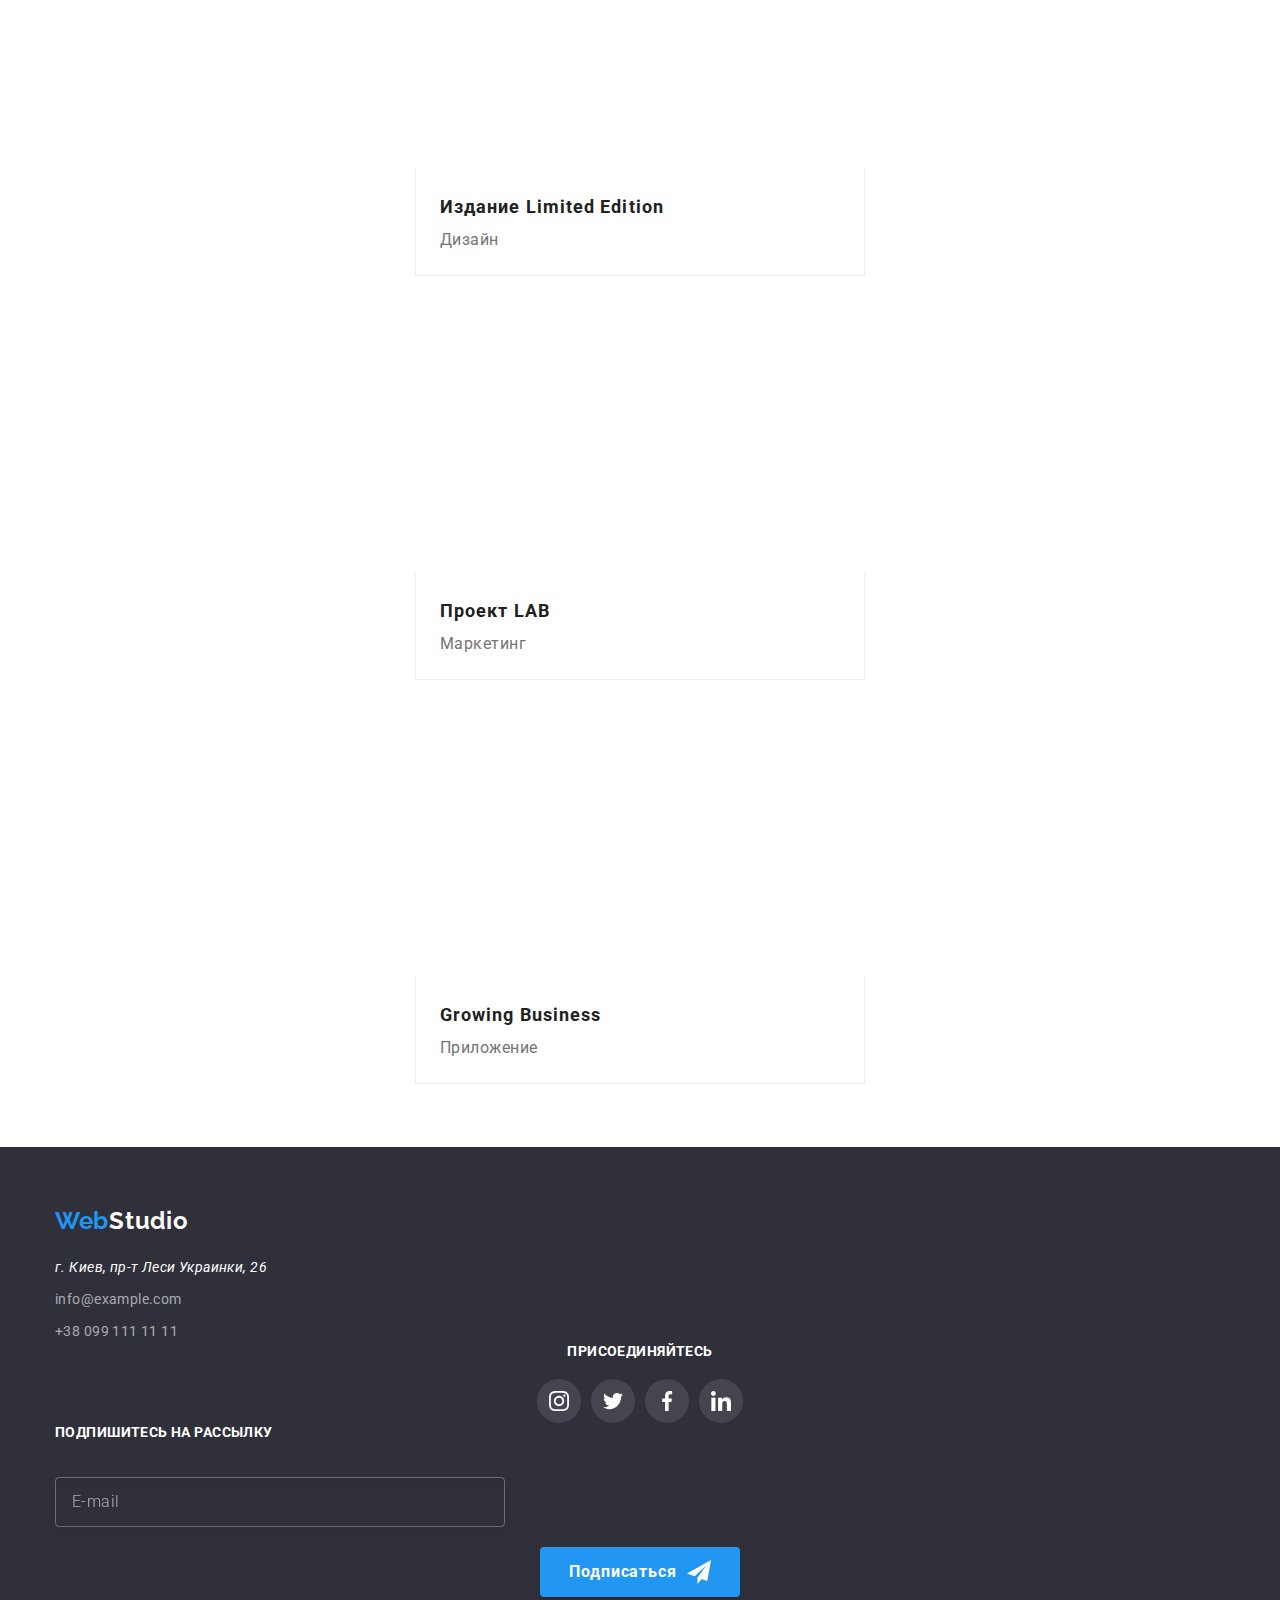
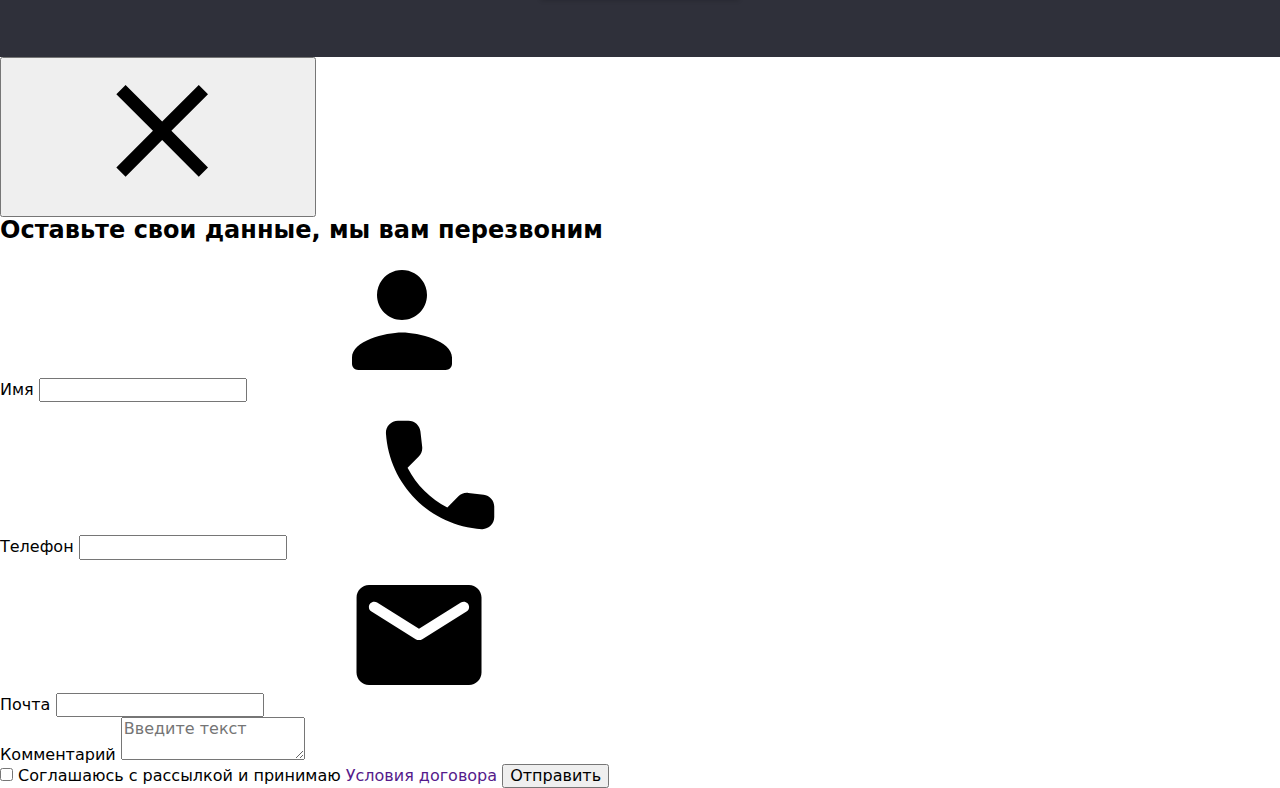
==== commit 6a6cfed8: "Змінив зоображення в портфоліо на background-image" ====
--- a/portfolio.html
+++ b/portfolio.html
@@ -77,7 +77,7 @@
               <div class="animation-overlay">
                 <p class="text">Технокряк это современная площадка распространения коронавируса. Компании используют эту
                   платформу для цифрового шпионажа и атак на защищённые сервера конкурентов.</p>
-                <img class="img-contain" src="./img/projects/mobile/mobile-img(1).jpg" alt="card-image" />
+                <div class="img-contain-1"></div>
               </div>
               <div class="card-border">
                 <h4 class="portfolio-card-name">Технокряк</h4>
@@ -90,7 +90,7 @@
               <div class="animation-overlay">
                 <p class="text">Технокряк это современная площадка распространения коронавируса. Компании используют эту
                   платформу для цифрового шпионажа и атак на защищённые сервера конкурентов.</p>
-                <img class="img-contain" src="./img/projects/mobile/mobile-img(2).jpg" alt="card-image" />
+                <div class="img-contain-2"></div>
               </div>
 
               <div class="card-border">
@@ -104,7 +104,7 @@
               <div class="animation-overlay">
                 <p class="text">Технокряк это современная площадка распространения коронавируса. Компании используют эту
                   платформу для цифрового шпионажа и атак на защищённые сервера конкурентов.</p>
-                <img class="img-contain" src="./img/projects/mobile/mobile-img(3).jpg" alt="card-image" />
+                <div class="img-contain-3"></div>
               </div>
 
               <div class="card-border">
@@ -118,7 +118,7 @@
               <div class="animation-overlay">
                 <p class="text">Технокряк это современная площадка распространения коронавируса. Компании используют эту
                   платформу для цифрового шпионажа и атак на защищённые сервера конкурентов.</p>
-                <img class="img-contain" src="./img/projects/mobile/mobile-img(4).jpg" alt="card-image" />
+                <div class="img-contain-4"></div>
               </div>
 
               <div class="card-border">
@@ -132,7 +132,7 @@
               <div class="animation-overlay">
                 <p class="text">Технокряк это современная площадка распространения коронавируса. Компании используют эту
                   платформу для цифрового шпионажа и атак на защищённые сервера конкурентов.</p>
-                <img class="img-contain" src="./img/projects/mobile/mobile-img(5).jpg" alt="card-image" />
+                <div class="img-contain-5"></div>
               </div>
 
               <div class="card-border">
@@ -146,7 +146,7 @@
               <div class="animation-overlay">
                 <p class="text">Технокряк это современная площадка распространения коронавируса. Компании используют эту
                   платформу для цифрового шпионажа и атак на защищённые сервера конкурентов.</p>
-                <img class="img-contain" src="./img/projects/mobile/mobile-img(6).jpg" alt="card-image" />
+                <div class="img-contain-6"></div>
               </div>
 
               <div class="card-border">
@@ -160,7 +160,7 @@
               <div class="animation-overlay">
                 <p class="text">Технокряк это современная площадка распространения коронавируса. Компании используют эту
                   платформу для цифрового шпионажа и атак на защищённые сервера конкурентов.</p>
-                <img class="img-contain" src="./img/projects/mobile/mobile-img(7).jpg" alt="card-image" />
+                <div class="img-contain-7"></div>
               </div>
 
               <div class="card-border">
@@ -174,7 +174,7 @@
               <div class="animation-overlay">
                 <p class="text">Технокряк это современная площадка распространения коронавируса. Компании используют эту
                   платформу для цифрового шпионажа и атак на защищённые сервера конкурентов.</p>
-                <img class="img-contain" src="./img/projects/mobile/mobile-img(8).jpg" alt="card-image" />
+                <div class="img-contain-8"></div>
               </div>
 
               <div class="card-border">
@@ -188,7 +188,7 @@
               <div class="animation-overlay">
                 <p class="text">Технокряк это современная площадка распространения коронавируса. Компании используют эту
                   платформу для цифрового шпионажа и атак на защищённые сервера конкурентов.</p>
-                <img class="img-contain" src="./img/projects/mobile/mobile-img(9).jpg" alt="card-image" />
+                <div class="img-contain-9"></div>
               </div>
 
               <div class="card-border">
--- a/css/main.min.css
+++ b/css/main.min.css
@@ -1,2 +1,2 @@
-/*! modern-normalize v0.7.0 | MIT License | https://github.com/sindresorhus/modern-normalize */*,*::before,*::after{-webkit-box-sizing:border-box;box-sizing:border-box}:root{-moz-tab-size:4;-o-tab-size:4;tab-size:4}html{line-height:1.15;-webkit-text-size-adjust:100%}body{margin:0}body{font-family:system-ui,-apple-system,"Segoe UI",Roboto,Helvetica,Arial,sans-serif,"Apple Color Emoji","Segoe UI Emoji"}hr{height:0}abbr[title]{-webkit-text-decoration:underline dotted;text-decoration:underline dotted}b,strong{font-weight:bolder}code,kbd,samp,pre{font-family:ui-monospace, SFMono-Regular, Consolas, "Liberation Mono", Menlo, monospace;font-size:1em}small{font-size:80%}sub,sup{font-size:75%;line-height:0;position:relative;vertical-align:baseline}sub{bottom:-0.25em}sup{top:-0.5em}button,input,optgroup,select,textarea{font-family:inherit;font-size:100%;line-height:1.15;margin:0}button,select{text-transform:none}button,[type="button"],[type="reset"],[type="submit"]{-webkit-appearance:button}button::-moz-focus-inner,[type="button"]::-moz-focus-inner,[type="reset"]::-moz-focus-inner,[type="submit"]::-moz-focus-inner{border-style:none;padding:0}button:-moz-focusring,[type="button"]:-moz-focusring,[type="reset"]:-moz-focusring,[type="submit"]:-moz-focusring{outline:1px dotted ButtonText}legend{padding:0}progress{vertical-align:baseline}[type="number"]::-webkit-inner-spin-button,[type="number"]::-webkit-outer-spin-button{height:auto}[type="search"]{-webkit-appearance:textfield;outline-offset:-2px}[type="search"]::-webkit-search-decoration{-webkit-appearance:none}::-webkit-file-upload-button{-webkit-appearance:button;font:inherit}summary{display:list-item}body{margin:0;padding:0}ul,li{list-style:none;margin:0;padding:0}a,a:visited{text-decoration:none}h1,h2,h4,p{margin:0;padding:0}.container{padding:0 15px;margin-left:auto;margin-right:auto}@media screen and (min-width: 480px){.container{width:480px}}@media screen and (min-width: 768px){.container{width:768px}}@media screen and (min-width: 1200px){.container{width:1200px}}@media screen and (max-width: 767px){.navigation-header{height:60px;display:-webkit-box;display:-ms-flexbox;display:flex;-webkit-box-align:center;-ms-flex-align:center;align-items:center;-webkit-box-pack:justify;-ms-flex-pack:justify;justify-content:space-between}.drop-menu{padding:0;width:40px;height:40px;background-color:Transparent;border:none}.drop-menu svg{width:40px;height:40px;fill:#000}.drop-menu:active{margin:0;padding:0}.drop-menu:active svg .icon-open{fill:#2196F3}.drop-menu:active svg .icon-close{fill:#2196F3}.icon-open{display:block}.icon-close{display:none}.is-open .icon-open{display:none}.is-open .icon-close{display:block;fill:#2196F3}.header{position:relative}.mobile-menu{display:none;position:absolute;z-index:2;top:60px;left:0;right:0;padding:60px 0;background:#fff;border-top:1px solid #ECECEC}.mobile-menu.is-open{display:block}.link-list li:not(:last-child){margin-bottom:40px}.mobile-menu li{text-align:center}.mobile-menu .link{font-family:Roboto;font-size:18px;font-weight:500;line-height:21px;letter-spacing:0.02em;color:#212121}.mobile-menu .link:hover{color:#2196F3}.link-list .underline-studio{color:#2196F3}.link-list .underline-studio:after{content:'';display:block;background:#2196F3;border-radius:2px;margin-left:auto;margin-right:auto;width:61px;height:4px;margin-top:8px}.link-list .underline-portfolio{color:#2196F3}.link-list .underline-portfolio:after{content:'';display:block;background:#2196F3;border-radius:2px;margin-left:auto;margin-right:auto;width:97px;height:4px;margin-top:8px}.contact-list{margin-top:60px}.contact-list li:not(:first-child){margin-top:16px}.contact-list .flex{display:-webkit-box;display:-ms-flexbox;display:flex;-webkit-box-align:center;-ms-flex-align:center;align-items:center;-webkit-box-pack:center;-ms-flex-pack:center;justify-content:center}.contact-list .icon-mail{width:16px;height:12px;fill:#757575;margin-right:10px}.contact-list .icon-phone{width:10px;height:15px;fill:#757575;margin-right:10px}.contact-list .link{font-family:Roboto;font-style:normal;font-weight:500;font-size:18px;line-height:21px;letter-spacing:0.02em;color:#757575}.contact-list .flex:hover .icon-mail{fill:#2196F3}.contact-list .flex:hover .icon-phone{fill:#2196F3}}.logo-header{font-family:Raleway;font-style:normal;font-weight:700;font-size:24px;line-height:28px;letter-spacing:0.03em;color:#212121}.logo-header .logo-accent{color:#2196F3}.logo-header:visited{color:#212121}.logo-header:visited .logo-accent{color:#2196F3}.logo-footer{font-family:Raleway;font-style:normal;font-weight:700;font-size:24px;line-height:28px;letter-spacing:0.03em;color:#FFFFFF}.logo-footer .logo-accent{color:#2196F3}.logo-footer:visited{color:#ffffff}.logo-footer:visited .logo-accent{color:#2196F3}@media screen and (max-width: 767px){.text-center{text-align:center}}.footer{padding:60px 0;background:#2F303A}.address-container{margin-top:20px}.address-item:not(:first-child){margin-top:8px}.address{font-family:Roboto;font-size:14px;line-height:24px;letter-spacing:0.03em;color:#FFFFFF}.footer-contact-link{font-family:Roboto;font-size:14px;line-height:24px;letter-spacing:0.03em;color:rgba(255,255,255,0.6)}.welcome-footer{font-family:Roboto;font-weight:700;font-size:14px;line-height:16px;text-align:center;letter-spacing:0.03em;text-transform:uppercase;color:#FFFFFF}.soclink-item:not(:last-child){margin-right:10px}.footer-soclink-list{display:-webkit-box;display:-ms-flexbox;display:flex;-webkit-box-pack:center;-ms-flex-pack:center;justify-content:center;margin-top:20px}.footer-soclink-bg{display:-webkit-box;display:-ms-flexbox;display:flex;-webkit-box-align:center;-ms-flex-align:center;align-items:center;-webkit-box-pack:center;-ms-flex-pack:center;justify-content:center;width:44px;height:44px;background:rgba(255,255,255,0.1);border-radius:50%}.footer-soclink{width:20px;height:20px;fill:#ffffff}.subscribe-label{font-family:Roboto;font-weight:700;font-size:14px;line-height:16px;letter-spacing:0.03em;text-transform:uppercase;color:#FFFFFF}.subscribe-input{margin-top:35px;padding-left:16px;font-weight:300;font-family:Roboto;line-height:20px;color:rgba(255,255,255,0.6);background-color:transparent;border:1px solid rgba(255,255,255,0.3);-webkit-box-sizing:border-box;box-sizing:border-box;-webkit-filter:drop-shadow(0px 4px 4px rgba(0,0,0,0.15));filter:drop-shadow(0px 4px 4px rgba(0,0,0,0.15));border-radius:4px}.subscribe-input::-webkit-input-placeholder{font-family:Roboto;line-height:20px;display:-webkit-box;display:flex;-webkit-box-align:center;align-items:center;letter-spacing:0.03em;color:rgba(255,255,255,0.6)}.subscribe-input:-ms-input-placeholder{font-family:Roboto;line-height:20px;display:-ms-flexbox;display:flex;-ms-flex-align:center;align-items:center;letter-spacing:0.03em;color:rgba(255,255,255,0.6)}.subscribe-input::-ms-input-placeholder{font-family:Roboto;line-height:20px;display:-ms-flexbox;display:flex;-ms-flex-align:center;align-items:center;letter-spacing:0.03em;color:rgba(255,255,255,0.6)}.subscribe-input::placeholder{font-family:Roboto;line-height:20px;display:-webkit-box;display:-ms-flexbox;display:flex;-webkit-box-align:center;-ms-flex-align:center;align-items:center;letter-spacing:0.03em;color:rgba(255,255,255,0.6)}.subscribe-button{margin-left:auto;margin-right:auto;margin-top:20px;display:inline-block;width:200px;height:50px;background:#2196F3;-webkit-box-shadow:0px 4px 4px rgba(0,0,0,0.15);box-shadow:0px 4px 4px rgba(0,0,0,0.15);border-radius:4px;border-style:none;font-family:Roboto;font-weight:700;font-size:16px;line-height:30px;display:-webkit-box;display:-ms-flexbox;display:flex;-webkit-box-align:center;-ms-flex-align:center;align-items:center;-webkit-box-pack:center;-ms-flex-pack:center;justify-content:center;letter-spacing:0.06em;color:#FFFFFF}.icon-send{margin-left:10px;width:24px;height:24px}@media screen and (max-width: 767px){.address-item{text-align:center}.soclink-info,.subscribe{margin-top:60px}.subscribe-input{width:100%;height:50px}}@media screen and (min-width: 480px){.subscribe-input{width:450px;height:50px}}@media screen and (max-width: 1199px){.subscribe-input{margin-top:35px}.subscribe-label{display:-webkit-box;display:-ms-flexbox;display:flex;-webkit-box-pack:center;-ms-flex-pack:center;justify-content:center}}.hero{background-image:-webkit-gradient(linear, left top, left bottom, from(rgba(47,48,58,0.4)), to(rgba(47,48,58,0.4))),url("../img/hero/hero-image.jpg");background-image:linear-gradient(rgba(47,48,58,0.4), rgba(47,48,58,0.4)),url("../img/hero/hero-image.jpg");background-repeat:no-repeat;background-size:cover;background-position:center}@media screen and (max-width: 767px){.hero{padding:118px 0}.h1-hero{margin:auto;width:360px;font-family:Roboto;font-weight:900;font-size:26px;line-height:42px;text-align:center;letter-spacing:0.06em;text-transform:uppercase;color:#FFFFFF}.button-hero{display:block;margin-top:30px;width:200px;height:50px;margin-left:auto;margin-right:auto;font-family:Roboto;font-style:normal;font-weight:bold;font-size:16px;line-height:30px;letter-spacing:0.06em;text-align:center;color:#FFFFFF;background:#2196F3;-webkit-box-shadow:0px 4px 4px rgba(0,0,0,0.15);box-shadow:0px 4px 4px rgba(0,0,0,0.15);border-radius:4px}}@media screen and (max-width: 767px){.features{padding:60px 0}.features-item:not(:last-child){margin-bottom:30px}.icon-background{background:#F5F4FA;border-radius:4px;padding:25px 0}.icon-background .icon{display:block;width:70px;height:70px;margin:auto}.h4-features{margin-top:30px;text-align:center;font-family:Roboto;font-weight:700;font-size:14px;line-height:16px;letter-spacing:0.03em;text-transform:uppercase;color:#212121}.p-features{margin-top:10px;font-family:Roboto;font-weight:400;font-size:14px;line-height:24px;letter-spacing:0.03em;color:#757575}}@media screen and (max-width: 767px){.product{display:none}}.team{padding:60px 0;background-color:#F5F4FA}.h2-team{font-family:Roboto;font-weight:700;font-size:28px;line-height:33px;text-align:center;letter-spacing:0.03em;color:#212121}.team-card{background:#FFFFFF;-webkit-box-shadow:0px 1px 3px rgba(0,0,0,0.12),0px 1px 1px rgba(0,0,0,0.14),0px 2px 1px rgba(0,0,0,0.2);box-shadow:0px 1px 3px rgba(0,0,0,0.12),0px 1px 1px rgba(0,0,0,0.14),0px 2px 1px rgba(0,0,0,0.2);border-radius:0px 0px 4px 4px}.card-name{font-family:Roboto;font-weight:500;font-size:16px;line-height:19px;text-align:center;letter-spacing:0.03em;color:#212121;margin-top:30px}.card-desc{font-family:Roboto;font-size:16px;line-height:19px;text-align:center;letter-spacing:0.03em;color:#757575;margin-top:10px}.soclink-list{display:-webkit-box;display:-ms-flexbox;display:flex;-webkit-box-pack:center;-ms-flex-pack:center;justify-content:center}.soclink-bg{width:44px;height:44px;padding:12px}.soclink{width:20px;height:20px;fill:#AFB1B8}@media screen and (max-width: 1199px){.h2-team{margin-bottom:30px}}@media screen and (max-width: 767px){.team-card:not(:last-child){margin-bottom:30px}.soclink-list{margin-top:16px}}.team-card{margin-left:auto;margin-right:auto;padding-bottom:24px;width:100%}.team-card img{display:block;width:100%}@media screen and (min-width: 480px){.team-card{margin-left:auto;margin-right:auto;padding-bottom:24px;width:450px img;width-display:block;width-width:100%;width-height:460px}}.clients{padding:60px 0}.h2-clients{font-family:Roboto;font-weight:700;text-align:center;letter-spacing:0.03em;color:#212121}.clients-list{display:-webkit-box;display:-ms-flexbox;display:flex;-ms-flex-wrap:wrap;flex-wrap:wrap}.client-link{display:-webkit-inline-box;display:-ms-inline-flexbox;display:inline-flex;-webkit-box-align:center;-ms-flex-align:center;align-items:center;-webkit-box-pack:center;-ms-flex-pack:center;justify-content:center;border:1px solid #AFB1B8;border-radius:4px;-webkit-transition:500ms;transition:500ms;-webkit-transition-timing-function:cubic-bezier(0.4, 0, 0.2, 1);transition-timing-function:cubic-bezier(0.4, 0, 0.2, 1)}.client-icon-fill{fill:#AFB1B8;-webkit-transition:500ms;transition:500ms;-webkit-transition-timing-function:cubic-bezier(0.4, 0, 0.2, 1);transition-timing-function:cubic-bezier(0.4, 0, 0.2, 1)}.clients-item:hover .client-link{border-color:#2196F3;-webkit-transition:500ms;transition:500ms;-webkit-transition-timing-function:cubic-bezier(0.4, 0, 0.2, 1);transition-timing-function:cubic-bezier(0.4, 0, 0.2, 1)}.clients-item:hover .client-icon-fill{-webkit-transition:500ms;transition:500ms;-webkit-transition-timing-function:cubic-bezier(0.4, 0, 0.2, 1);transition-timing-function:cubic-bezier(0.4, 0, 0.2, 1);fill:#2196f3}.client-icon-1{width:44px;height:49px;fill:#afb1b8}.client-icon-2{width:40px;height:52px;fill:#afb1b8}.client-icon-3{width:40px;height:42px;fill:#afb1b8}.client-icon-4{width:79px;height:42px;fill:#afb1b8}.client-icon-5{width:59px;height:47px;fill:#afb1b8}.client-icon-6{width:88px;height:45px;fill:#afb1b8}@media screen and (max-width: 1199px){.h2-clients{margin-bottom:30px;font-size:28px;line-height:33px}}@media screen and (max-width: 767px){.clients-item{margin-bottom:30px;width:calc((100% - 15px*2) / 2)}.client-link{height:90px;width:100%}.clients-item:nth-child(2n+1){margin-right:15px}.clients-item:nth-child(2n){margin-left:15px}.clients-item:nth-child(5){margin-bottom:0}.clients-item:nth-child(6){margin-bottom:0}}.btn-portfolio{padding:6px 22px;height:38px;background:#F5F4FA;border-radius:4px;font-family:Roboto;font-weight:500;font-size:16px;text-align:center;letter-spacing:0.03em;border-style:none;color:#212121}.btn-portfolio:hover,.btn-portfolio:active{background:#2196F3;color:#FFFFFF;-webkit-box-shadow:0px 3px 1px rgba(0,0,0,0.1),0px 1px 2px rgba(0,0,0,0.08),0px 2px 2px rgba(0,0,0,0.12);box-shadow:0px 3px 1px rgba(0,0,0,0.1),0px 1px 2px rgba(0,0,0,0.08),0px 2px 2px rgba(0,0,0,0.12)}@media screen and (max-width: 767px){.filtres{margin-bottom:40px}.btn-portfolio:not(:last-child){margin-right:8px}.btn-portfolio:nth-child(4){margin-top:15px}.btn-portfolio:nth-child(4){margin-top:15px}}.portfolio{border-top:1px solid #ECECEC;padding:60px 0}.project-card{width:100%;margin-left:auto;margin-right:auto;background:#FFFFFF}.project-card .img-contain{width:100%;height:100%}.project-card:hover{-webkit-box-shadow:0px 1px 1px rgba(0,0,0,0.12),0px 4px 4px rgba(0,0,0,0.06),1px 4px 6px rgba(0,0,0,0.16);box-shadow:0px 1px 1px rgba(0,0,0,0.12),0px 4px 4px rgba(0,0,0,0.06),1px 4px 6px rgba(0,0,0,0.16)}.card-border{padding:20px 24px;border-right:1px solid #EEEEEE;border-bottom:1px solid #EEEEEE;border-left:1px solid #EEEEEE}.portfolio-card-name{font-family:Roboto;font-weight:700;font-size:18px;line-height:36px;letter-spacing:0.06em;color:#212121}.portfolio-card-desc{font-family:Roboto;font-size:16px;line-height:30px;letter-spacing:0.03em;color:#757575}.animation-overlay{position:relative;width:100%;height:294px}.animation-overlay:hover .text{top:0;left:0;opacity:0.9}.animation-overlay .text{z-index:1;position:absolute;top:100%;left:0;opacity:0;pointer-events:none;width:100%;height:100%;display:-webkit-box;display:-ms-flexbox;display:flex;padding:77px 24px;background:rgba(33,150,243,0.9);font-family:Roboto;font-size:18px;font-weight:400;line-height:28px;letter-spacing:0.03em;color:#FFFFFF;-webkit-transition:500ms;transition:500ms;-webkit-transition-timing-function:cubic-bezier(0.4, 0, 0.2, 1);transition-timing-function:cubic-bezier(0.4, 0, 0.2, 1)}@media screen and (max-width: 767px){.project-card:not(:last-child){margin-bottom:30px}}@media screen and (min-width: 480px){.project-card{width:450px;height:404px}.img-contain{width:100%;height:294px}}@media screen and (max-width: 1199px){.is-hidden{visibility:hidden;opacity:0;pointer-events:none;-webkit-transition:500ms;transition:500ms;-webkit-transition-timing-function:cubic-bezier(0.4, 0, 0.2, 1);transition-timing-function:cubic-bezier(0.4, 0, 0.2, 1)}.backdrop{position:fixed;top:0;left:0;bottom:0;right:0;overflow-y:scroll;padding:93px 15px;background:rgba(0,0,0,0.2);z-index:3;-webkit-transition:500ms;transition:500ms;-webkit-transition-timing-function:cubic-bezier(0.4, 0, 0.2, 1);transition-timing-function:cubic-bezier(0.4, 0, 0.2, 1)}.close-btn{width:30px;height:30px;margin:8px;float:right;background:#fff;border:1px solid rgba(0,0,0,0.1);border-radius:50%;padding:5px}.icon-close-form{width:18px;height:18px}.icon-close-form:hover{fill:#2196F3}.modal{position:absolute;left:50%;-webkit-transform:translateX(-50%);transform:translateX(-50%);overflow-y:scroll;width:450px;height:auto;background-color:#fff;-webkit-box-shadow:0px 1px 3px rgba(0,0,0,0.12),0px 1px 1px rgba(0,0,0,0.14),0px 2px 1px rgba(0,0,0,0.2);box-shadow:0px 1px 3px rgba(0,0,0,0.12),0px 1px 1px rgba(0,0,0,0.14),0px 2px 1px rgba(0,0,0,0.2);border-radius:4px;-webkit-transition:500ms;transition:500ms;-webkit-transition-timing-function:cubic-bezier(0.4, 0, 0.2, 1);transition-timing-function:cubic-bezier(0.4, 0, 0.2, 1)}.form-container{max-width:448px;margin-left:auto;margin-right:auto;padding:40px 40px}.form-title{margin:0;margin-bottom:12px;text-align:center;font-weight:700;line-height:23px;font-size:20px;letter-spacing:0.03em;text-align:center;color:#212121}.form-flex{display:-webkit-box;display:-ms-flexbox;display:flex;-webkit-box-orient:vertical;-webkit-box-direction:normal;-ms-flex-direction:column;flex-direction:column}.form-label{margin-bottom:4px;font-size:12px;letter-spacing:0.01em;line-height:14px;color:#757575}.form-input{margin:auto;padding-left:42px;height:40px;width:370px;border:1px solid rgba(33,33,33,0.2);-webkit-box-sizing:border-box;box-sizing:border-box;border-radius:4px}.form-input:focus{border-radius:4px;border:1px solid #2196F3;outline:none}.icon-field{position:relative}.icon-form{position:absolute;width:18px;height:18px;left:12px;bottom:11px}.form-input:focus+.icon-form{fill:#2196F3}.icon-field:not(:first-child){margin-top:10px}.form-textarea{height:120px;border:1px solid rgba(33,33,33,0.2);-webkit-box-sizing:border-box;box-sizing:border-box;border-radius:4px;padding:12px 16px;color:#757575}.form-textarea:focus{border:1px solid #2196f3;outline:none}.form-textarea .form-textarea::-webkit-input-placeholder{font-family:Roboto;font-size:14px;line-height:16px;letter-spacing:0.01em;color:rgba(117,117,117,0.5)}.form-textarea .form-textarea:-ms-input-placeholder{font-family:Roboto;font-size:14px;line-height:16px;letter-spacing:0.01em;color:rgba(117,117,117,0.5)}.form-textarea .form-textarea::-ms-input-placeholder{font-family:Roboto;font-size:14px;line-height:16px;letter-spacing:0.01em;color:rgba(117,117,117,0.5)}.form-textarea .form-textarea::placeholder{font-family:Roboto;font-size:14px;line-height:16px;letter-spacing:0.01em;color:rgba(117,117,117,0.5)}.a-checkbox{-webkit-text-decoration-line:underline;text-decoration-line:underline;color:#2196F3}.btn-submit{display:block;margin-top:30px;width:200px;height:50px;background:#188CE8;-webkit-box-shadow:0px 4px 4px rgba(0,0,0,0.15);box-shadow:0px 4px 4px rgba(0,0,0,0.15);border-radius:4px;font-family:Roboto;font-weight:700;font-size:16px;line-height:30px;text-align:center;letter-spacing:0.06em;color:#FFFFFF;margin-left:auto;margin-right:auto}.field{display:-webkit-box;display:-ms-flexbox;display:flex;-webkit-box-align:center;-ms-flex-align:center;align-items:center;margin-top:20px;font-family:Roboto;font-size:12px;line-height:14px;letter-spacing:0.03em;color:#757575}.checkbox{-webkit-appearance:none;-moz-appearance:none;appearance:none;position:absolute}.icon-checkbox{display:inline-block;width:16px;height:15px;margin-right:6px;background-image:url("../img/svg/icon-checkbox.svg")}.label{font-weight:400;font-size:12px;line-height:14px;letter-spacing:0.03em;letter-spacing:0.03em;color:#757575}.checkbox:checked+.icon-checkbox{border-color:transparent;background-color:#2196F3;background-image:url("../img/svg/icon-check.svg");background-size:contain;background-origin:border-box}}
+/*! modern-normalize v0.7.0 | MIT License | https://github.com/sindresorhus/modern-normalize */*,*::before,*::after{-webkit-box-sizing:border-box;box-sizing:border-box}:root{-moz-tab-size:4;-o-tab-size:4;tab-size:4}html{line-height:1.15;-webkit-text-size-adjust:100%}body{margin:0}body{font-family:system-ui,-apple-system,"Segoe UI",Roboto,Helvetica,Arial,sans-serif,"Apple Color Emoji","Segoe UI Emoji"}hr{height:0}abbr[title]{-webkit-text-decoration:underline dotted;text-decoration:underline dotted}b,strong{font-weight:bolder}code,kbd,samp,pre{font-family:ui-monospace, SFMono-Regular, Consolas, "Liberation Mono", Menlo, monospace;font-size:1em}small{font-size:80%}sub,sup{font-size:75%;line-height:0;position:relative;vertical-align:baseline}sub{bottom:-0.25em}sup{top:-0.5em}button,input,optgroup,select,textarea{font-family:inherit;font-size:100%;line-height:1.15;margin:0}button,select{text-transform:none}button,[type="button"],[type="reset"],[type="submit"]{-webkit-appearance:button}button::-moz-focus-inner,[type="button"]::-moz-focus-inner,[type="reset"]::-moz-focus-inner,[type="submit"]::-moz-focus-inner{border-style:none;padding:0}button:-moz-focusring,[type="button"]:-moz-focusring,[type="reset"]:-moz-focusring,[type="submit"]:-moz-focusring{outline:1px dotted ButtonText}legend{padding:0}progress{vertical-align:baseline}[type="number"]::-webkit-inner-spin-button,[type="number"]::-webkit-outer-spin-button{height:auto}[type="search"]{-webkit-appearance:textfield;outline-offset:-2px}[type="search"]::-webkit-search-decoration{-webkit-appearance:none}::-webkit-file-upload-button{-webkit-appearance:button;font:inherit}summary{display:list-item}body{margin:0;padding:0}ul,li{list-style:none;margin:0;padding:0}a,a:visited{text-decoration:none}h1,h2,h4,p{margin:0;padding:0}.container{padding:0 15px;margin-left:auto;margin-right:auto}@media screen and (min-width: 480px){.container{width:480px}}@media screen and (min-width: 768px){.container{width:768px}}@media screen and (min-width: 1200px){.container{width:1200px}}@media screen and (max-width: 767px){.navigation-header{height:60px;display:-webkit-box;display:-ms-flexbox;display:flex;-webkit-box-align:center;-ms-flex-align:center;align-items:center;-webkit-box-pack:justify;-ms-flex-pack:justify;justify-content:space-between}.drop-menu{padding:0;width:40px;height:40px;background-color:Transparent;border:none}.drop-menu svg{width:40px;height:40px;fill:#000}.drop-menu:active{margin:0;padding:0}.drop-menu:active svg .icon-open{fill:#2196F3}.drop-menu:active svg .icon-close{fill:#2196F3}.icon-open{display:block}.icon-close{display:none}.is-open .icon-open{display:none}.is-open .icon-close{display:block;fill:#2196F3}.header{position:relative}.mobile-menu{display:none;position:absolute;z-index:2;top:60px;left:0;right:0;padding:60px 0;background:#fff;border-top:1px solid #ECECEC}.mobile-menu.is-open{display:block}.link-list li:not(:last-child){margin-bottom:40px}.mobile-menu li{text-align:center}.mobile-menu .link{font-family:Roboto;font-size:18px;font-weight:500;line-height:21px;letter-spacing:0.02em;color:#212121}.mobile-menu .link:hover{color:#2196F3}.link-list .underline-studio{color:#2196F3}.link-list .underline-studio:after{content:'';display:block;background:#2196F3;border-radius:2px;margin-left:auto;margin-right:auto;width:61px;height:4px;margin-top:8px}.link-list .underline-portfolio{color:#2196F3}.link-list .underline-portfolio:after{content:'';display:block;background:#2196F3;border-radius:2px;margin-left:auto;margin-right:auto;width:97px;height:4px;margin-top:8px}.contact-list{margin-top:60px}.contact-list li:not(:first-child){margin-top:16px}.contact-list .flex{display:-webkit-box;display:-ms-flexbox;display:flex;-webkit-box-align:center;-ms-flex-align:center;align-items:center;-webkit-box-pack:center;-ms-flex-pack:center;justify-content:center}.contact-list .icon-mail{width:16px;height:12px;fill:#757575;margin-right:10px}.contact-list .icon-phone{width:10px;height:15px;fill:#757575;margin-right:10px}.contact-list .link{font-family:Roboto;font-style:normal;font-weight:500;font-size:18px;line-height:21px;letter-spacing:0.02em;color:#757575}.contact-list .flex:hover .icon-mail{fill:#2196F3}.contact-list .flex:hover .icon-phone{fill:#2196F3}}.logo-header{font-family:Raleway;font-style:normal;font-weight:700;font-size:24px;line-height:28px;letter-spacing:0.03em;color:#212121}.logo-header .logo-accent{color:#2196F3}.logo-header:visited{color:#212121}.logo-header:visited .logo-accent{color:#2196F3}.logo-footer{font-family:Raleway;font-style:normal;font-weight:700;font-size:24px;line-height:28px;letter-spacing:0.03em;color:#FFFFFF}.logo-footer .logo-accent{color:#2196F3}.logo-footer:visited{color:#ffffff}.logo-footer:visited .logo-accent{color:#2196F3}@media screen and (max-width: 767px){.text-center{text-align:center}}.footer{padding:60px 0;background:#2F303A}.address-container{margin-top:20px}.address-item:not(:first-child){margin-top:8px}.address{font-family:Roboto;font-size:14px;line-height:24px;letter-spacing:0.03em;color:#FFFFFF}.footer-contact-link{font-family:Roboto;font-size:14px;line-height:24px;letter-spacing:0.03em;color:rgba(255,255,255,0.6)}.welcome-footer{font-family:Roboto;font-weight:700;font-size:14px;line-height:16px;text-align:center;letter-spacing:0.03em;text-transform:uppercase;color:#FFFFFF}.soclink-item:not(:last-child){margin-right:10px}.footer-soclink-list{display:-webkit-box;display:-ms-flexbox;display:flex;-webkit-box-pack:center;-ms-flex-pack:center;justify-content:center;margin-top:20px}.footer-soclink-bg{display:-webkit-box;display:-ms-flexbox;display:flex;-webkit-box-align:center;-ms-flex-align:center;align-items:center;-webkit-box-pack:center;-ms-flex-pack:center;justify-content:center;width:44px;height:44px;background:rgba(255,255,255,0.1);border-radius:50%}.footer-soclink{width:20px;height:20px;fill:#ffffff}.subscribe-label{font-family:Roboto;font-weight:700;font-size:14px;line-height:16px;letter-spacing:0.03em;text-transform:uppercase;color:#FFFFFF}.subscribe-input{margin-top:35px;padding-left:16px;font-weight:300;font-family:Roboto;line-height:20px;color:rgba(255,255,255,0.6);background-color:transparent;border:1px solid rgba(255,255,255,0.3);-webkit-box-sizing:border-box;box-sizing:border-box;-webkit-filter:drop-shadow(0px 4px 4px rgba(0,0,0,0.15));filter:drop-shadow(0px 4px 4px rgba(0,0,0,0.15));border-radius:4px}.subscribe-input::-webkit-input-placeholder{font-family:Roboto;line-height:20px;display:-webkit-box;display:flex;-webkit-box-align:center;align-items:center;letter-spacing:0.03em;color:rgba(255,255,255,0.6)}.subscribe-input:-ms-input-placeholder{font-family:Roboto;line-height:20px;display:-ms-flexbox;display:flex;-ms-flex-align:center;align-items:center;letter-spacing:0.03em;color:rgba(255,255,255,0.6)}.subscribe-input::-ms-input-placeholder{font-family:Roboto;line-height:20px;display:-ms-flexbox;display:flex;-ms-flex-align:center;align-items:center;letter-spacing:0.03em;color:rgba(255,255,255,0.6)}.subscribe-input::placeholder{font-family:Roboto;line-height:20px;display:-webkit-box;display:-ms-flexbox;display:flex;-webkit-box-align:center;-ms-flex-align:center;align-items:center;letter-spacing:0.03em;color:rgba(255,255,255,0.6)}.subscribe-button{margin-left:auto;margin-right:auto;margin-top:20px;display:inline-block;width:200px;height:50px;background:#2196F3;-webkit-box-shadow:0px 4px 4px rgba(0,0,0,0.15);box-shadow:0px 4px 4px rgba(0,0,0,0.15);border-radius:4px;border-style:none;font-family:Roboto;font-weight:700;font-size:16px;line-height:30px;display:-webkit-box;display:-ms-flexbox;display:flex;-webkit-box-align:center;-ms-flex-align:center;align-items:center;-webkit-box-pack:center;-ms-flex-pack:center;justify-content:center;letter-spacing:0.06em;color:#FFFFFF}.icon-send{margin-left:10px;width:24px;height:24px}@media screen and (max-width: 767px){.address-item{text-align:center}.soclink-info,.subscribe{margin-top:60px}.subscribe-input{width:100%;height:50px}}@media screen and (min-width: 480px){.subscribe-input{width:450px;height:50px}}@media screen and (max-width: 1199px){.subscribe-input{margin-top:35px}.subscribe-label{display:-webkit-box;display:-ms-flexbox;display:flex;-webkit-box-pack:center;-ms-flex-pack:center;justify-content:center}}.hero{background-image:-webkit-gradient(linear, left top, left bottom, from(rgba(47,48,58,0.4)), to(rgba(47,48,58,0.4))),url("../img/hero/hero-image.jpg");background-image:linear-gradient(rgba(47,48,58,0.4), rgba(47,48,58,0.4)),url("../img/hero/hero-image.jpg");background-repeat:no-repeat;background-size:cover;background-position:center}@media screen and (max-width: 767px){.hero{padding:118px 0}.h1-hero{margin:auto;width:360px;font-family:Roboto;font-weight:900;font-size:26px;line-height:42px;text-align:center;letter-spacing:0.06em;text-transform:uppercase;color:#FFFFFF}.button-hero{display:block;margin-top:30px;width:200px;height:50px;margin-left:auto;margin-right:auto;font-family:Roboto;font-style:normal;font-weight:bold;font-size:16px;line-height:30px;letter-spacing:0.06em;text-align:center;color:#FFFFFF;background:#2196F3;-webkit-box-shadow:0px 4px 4px rgba(0,0,0,0.15);box-shadow:0px 4px 4px rgba(0,0,0,0.15);border-radius:4px}}@media screen and (max-width: 767px){.features{padding:60px 0}.features-item:not(:last-child){margin-bottom:30px}.icon-background{background:#F5F4FA;border-radius:4px;padding:25px 0}.icon-background .icon{display:block;width:70px;height:70px;margin:auto}.h4-features{margin-top:30px;text-align:center;font-family:Roboto;font-weight:700;font-size:14px;line-height:16px;letter-spacing:0.03em;text-transform:uppercase;color:#212121}.p-features{margin-top:10px;font-family:Roboto;font-weight:400;font-size:14px;line-height:24px;letter-spacing:0.03em;color:#757575}}@media screen and (max-width: 767px){.product{display:none}}.team{padding:60px 0;background-color:#F5F4FA}.h2-team{font-family:Roboto;font-weight:700;font-size:28px;line-height:33px;text-align:center;letter-spacing:0.03em;color:#212121}.team-card{background:#FFFFFF;-webkit-box-shadow:0px 1px 3px rgba(0,0,0,0.12),0px 1px 1px rgba(0,0,0,0.14),0px 2px 1px rgba(0,0,0,0.2);box-shadow:0px 1px 3px rgba(0,0,0,0.12),0px 1px 1px rgba(0,0,0,0.14),0px 2px 1px rgba(0,0,0,0.2);border-radius:0px 0px 4px 4px}.card-name{font-family:Roboto;font-weight:500;font-size:16px;line-height:19px;text-align:center;letter-spacing:0.03em;color:#212121;margin-top:30px}.card-desc{font-family:Roboto;font-size:16px;line-height:19px;text-align:center;letter-spacing:0.03em;color:#757575;margin-top:10px}.soclink-list{display:-webkit-box;display:-ms-flexbox;display:flex;-webkit-box-pack:center;-ms-flex-pack:center;justify-content:center}.soclink-bg{width:44px;height:44px;padding:12px}.soclink{width:20px;height:20px;fill:#AFB1B8}@media screen and (max-width: 1199px){.h2-team{margin-bottom:30px}}@media screen and (max-width: 767px){.team-card:not(:last-child){margin-bottom:30px}.soclink-list{margin-top:16px}}.team-card{margin-left:auto;margin-right:auto;padding-bottom:24px;width:100%}.team-card img{display:block;width:100%}@media screen and (min-width: 480px){.team-card{margin-left:auto;margin-right:auto;padding-bottom:24px;width:450px img;width-display:block;width-width:100%;width-height:460px}}.clients{padding:60px 0}.h2-clients{font-family:Roboto;font-weight:700;text-align:center;letter-spacing:0.03em;color:#212121}.clients-list{display:-webkit-box;display:-ms-flexbox;display:flex;-ms-flex-wrap:wrap;flex-wrap:wrap}.client-link{display:-webkit-inline-box;display:-ms-inline-flexbox;display:inline-flex;-webkit-box-align:center;-ms-flex-align:center;align-items:center;-webkit-box-pack:center;-ms-flex-pack:center;justify-content:center;border:1px solid #AFB1B8;border-radius:4px;-webkit-transition:500ms;transition:500ms;-webkit-transition-timing-function:cubic-bezier(0.4, 0, 0.2, 1);transition-timing-function:cubic-bezier(0.4, 0, 0.2, 1)}.client-icon-fill{fill:#AFB1B8;-webkit-transition:500ms;transition:500ms;-webkit-transition-timing-function:cubic-bezier(0.4, 0, 0.2, 1);transition-timing-function:cubic-bezier(0.4, 0, 0.2, 1)}.clients-item:hover .client-link{border-color:#2196F3;-webkit-transition:500ms;transition:500ms;-webkit-transition-timing-function:cubic-bezier(0.4, 0, 0.2, 1);transition-timing-function:cubic-bezier(0.4, 0, 0.2, 1)}.clients-item:hover .client-icon-fill{-webkit-transition:500ms;transition:500ms;-webkit-transition-timing-function:cubic-bezier(0.4, 0, 0.2, 1);transition-timing-function:cubic-bezier(0.4, 0, 0.2, 1);fill:#2196f3}.client-icon-1{width:44px;height:49px;fill:#afb1b8}.client-icon-2{width:40px;height:52px;fill:#afb1b8}.client-icon-3{width:40px;height:42px;fill:#afb1b8}.client-icon-4{width:79px;height:42px;fill:#afb1b8}.client-icon-5{width:59px;height:47px;fill:#afb1b8}.client-icon-6{width:88px;height:45px;fill:#afb1b8}@media screen and (max-width: 1199px){.h2-clients{margin-bottom:30px;font-size:28px;line-height:33px}}@media screen and (max-width: 767px){.clients-item{margin-bottom:30px;width:calc((100% - 15px*2) / 2)}.client-link{height:90px;width:100%}.clients-item:nth-child(2n+1){margin-right:15px}.clients-item:nth-child(2n){margin-left:15px}.clients-item:nth-child(5){margin-bottom:0}.clients-item:nth-child(6){margin-bottom:0}}.btn-portfolio{padding:6px 22px;height:38px;background:#F5F4FA;border-radius:4px;font-family:Roboto;font-weight:500;font-size:16px;text-align:center;letter-spacing:0.03em;border-style:none;color:#212121}.btn-portfolio:hover,.btn-portfolio:active{background:#2196F3;color:#FFFFFF;-webkit-box-shadow:0px 3px 1px rgba(0,0,0,0.1),0px 1px 2px rgba(0,0,0,0.08),0px 2px 2px rgba(0,0,0,0.12);box-shadow:0px 3px 1px rgba(0,0,0,0.1),0px 1px 2px rgba(0,0,0,0.08),0px 2px 2px rgba(0,0,0,0.12)}@media screen and (max-width: 767px){.filtres{margin-bottom:40px}.btn-portfolio:not(:last-child){margin-right:8px}.btn-portfolio:nth-child(4){margin-top:15px}.btn-portfolio:nth-child(4){margin-top:15px}}.portfolio{border-top:1px solid #ECECEC;padding:60px 0}.project-card{width:100%;margin-left:auto;margin-right:auto}.project-card:hover{-webkit-box-shadow:0px 1px 1px rgba(0,0,0,0.12),0px 4px 4px rgba(0,0,0,0.06),1px 4px 6px rgba(0,0,0,0.16);box-shadow:0px 1px 1px rgba(0,0,0,0.12),0px 4px 4px rgba(0,0,0,0.06),1px 4px 6px rgba(0,0,0,0.16)}.card-border{padding:20px 24px;border-right:1px solid #EEEEEE;border-bottom:1px solid #EEEEEE;border-left:1px solid #EEEEEE}.portfolio-card-name{font-family:Roboto;font-weight:700;font-size:18px;line-height:36px;letter-spacing:0.06em;color:#212121}.portfolio-card-desc{font-family:Roboto;font-size:16px;line-height:30px;letter-spacing:0.03em;color:#757575}.animation-overlay{position:relative;width:100%;height:294px}.animation-overlay:hover .text{top:0;left:0;opacity:0.9}.animation-overlay .text{z-index:1;position:absolute;top:100%;left:0;opacity:0;pointer-events:none;width:100%;height:100%;padding:70px 24px;background:rgba(33,150,243,0.9);font-family:Roboto;font-size:18px;font-weight:400;line-height:28px;letter-spacing:0.03em;color:#FFFFFF;-webkit-transition:500ms;transition:500ms;-webkit-transition-timing-function:cubic-bezier(0.4, 0, 0.2, 1);transition-timing-function:cubic-bezier(0.4, 0, 0.2, 1)}@media screen and (max-width: 767px){.project-card:not(:last-child){margin-bottom:30px}.img-contain-1{width:100%;height:100%;background:url("../../img/projects/mobile/mobile-img(1).jpg");background-size:cover;background-position:center;background-repeat:no-repeat}.img-contain-2{width:100%;height:100%;background:url("../../img/projects/mobile/mobile-img(2).jpg");background-size:cover;background-position:center;background-repeat:no-repeat}.img-contain-3{width:100%;height:100%;background:url("../../img/projects/mobile/mobile-img(3).jpg");background-size:cover;background-position:center;background-repeat:no-repeat}.img-contain-4{width:100%;height:100%;background:url("../../img/projects/mobile/mobile-img(4).jpg");background-size:cover;background-position:center;background-repeat:no-repeat}.img-contain-5{width:100%;height:100%;background:url("../../img/projects/mobile/mobile-img(5).jpg");background-size:cover;background-position:center;background-repeat:no-repeat}.img-contain-6{width:100%;height:100%;background:url("../../img/projects/mobile/mobile-img(6).jpg");background-size:cover;background-position:center;background-repeat:no-repeat}.img-contain-7{width:100%;height:100%;background:url("../../img/projects/mobile/mobile-img(7).jpg");background-size:cover;background-position:center;background-repeat:no-repeat}.img-contain-8{width:100%;height:100%;background:url("../../img/projects/mobile/mobile-img(8).jpg");background-size:cover;background-position:center;background-repeat:no-repeat}.img-contain-9{width:100%;height:100%;background:url("../../img/projects/mobile/mobile-img(9).jpg");background-size:cover;background-position:center;background-repeat:no-repeat}}@media screen and (min-width: 480px){.project-card{width:450px;height:404px}}@media screen and (max-width: 1199px){.is-hidden{visibility:hidden;opacity:0;pointer-events:none;-webkit-transition:500ms;transition:500ms;-webkit-transition-timing-function:cubic-bezier(0.4, 0, 0.2, 1);transition-timing-function:cubic-bezier(0.4, 0, 0.2, 1)}.backdrop{position:fixed;top:0;left:0;bottom:0;right:0;overflow-y:scroll;padding:93px 15px;background:rgba(0,0,0,0.2);z-index:3;-webkit-transition:500ms;transition:500ms;-webkit-transition-timing-function:cubic-bezier(0.4, 0, 0.2, 1);transition-timing-function:cubic-bezier(0.4, 0, 0.2, 1)}.close-btn{width:30px;height:30px;margin:8px;float:right;background:#fff;border:1px solid rgba(0,0,0,0.1);border-radius:50%;padding:5px}.icon-close-form{width:18px;height:18px}.icon-close-form:hover{fill:#2196F3}.modal{position:absolute;left:50%;-webkit-transform:translateX(-50%);transform:translateX(-50%);overflow-y:scroll;width:450px;height:auto;background-color:#fff;-webkit-box-shadow:0px 1px 3px rgba(0,0,0,0.12),0px 1px 1px rgba(0,0,0,0.14),0px 2px 1px rgba(0,0,0,0.2);box-shadow:0px 1px 3px rgba(0,0,0,0.12),0px 1px 1px rgba(0,0,0,0.14),0px 2px 1px rgba(0,0,0,0.2);border-radius:4px;-webkit-transition:500ms;transition:500ms;-webkit-transition-timing-function:cubic-bezier(0.4, 0, 0.2, 1);transition-timing-function:cubic-bezier(0.4, 0, 0.2, 1)}.form-container{max-width:448px;margin-left:auto;margin-right:auto;padding:40px 40px}.form-title{margin:0;margin-bottom:12px;text-align:center;font-weight:700;line-height:23px;font-size:20px;letter-spacing:0.03em;text-align:center;color:#212121}.form-flex{display:-webkit-box;display:-ms-flexbox;display:flex;-webkit-box-orient:vertical;-webkit-box-direction:normal;-ms-flex-direction:column;flex-direction:column}.form-label{margin-bottom:4px;font-size:12px;letter-spacing:0.01em;line-height:14px;color:#757575}.form-input{margin:auto;padding-left:42px;height:40px;width:370px;border:1px solid rgba(33,33,33,0.2);-webkit-box-sizing:border-box;box-sizing:border-box;border-radius:4px}.form-input:focus{border-radius:4px;border:1px solid #2196F3;outline:none}.icon-field{position:relative}.icon-form{position:absolute;width:18px;height:18px;left:12px;bottom:11px}.form-input:focus+.icon-form{fill:#2196F3}.icon-field:not(:first-child){margin-top:10px}.form-textarea{height:120px;border:1px solid rgba(33,33,33,0.2);-webkit-box-sizing:border-box;box-sizing:border-box;border-radius:4px;padding:12px 16px;color:#757575}.form-textarea:focus{border:1px solid #2196f3;outline:none}.form-textarea .form-textarea::-webkit-input-placeholder{font-family:Roboto;font-size:14px;line-height:16px;letter-spacing:0.01em;color:rgba(117,117,117,0.5)}.form-textarea .form-textarea:-ms-input-placeholder{font-family:Roboto;font-size:14px;line-height:16px;letter-spacing:0.01em;color:rgba(117,117,117,0.5)}.form-textarea .form-textarea::-ms-input-placeholder{font-family:Roboto;font-size:14px;line-height:16px;letter-spacing:0.01em;color:rgba(117,117,117,0.5)}.form-textarea .form-textarea::placeholder{font-family:Roboto;font-size:14px;line-height:16px;letter-spacing:0.01em;color:rgba(117,117,117,0.5)}.a-checkbox{-webkit-text-decoration-line:underline;text-decoration-line:underline;color:#2196F3}.btn-submit{display:block;margin-top:30px;width:200px;height:50px;background:#188CE8;-webkit-box-shadow:0px 4px 4px rgba(0,0,0,0.15);box-shadow:0px 4px 4px rgba(0,0,0,0.15);border-radius:4px;font-family:Roboto;font-weight:700;font-size:16px;line-height:30px;text-align:center;letter-spacing:0.06em;color:#FFFFFF;margin-left:auto;margin-right:auto}.field{display:-webkit-box;display:-ms-flexbox;display:flex;-webkit-box-align:center;-ms-flex-align:center;align-items:center;margin-top:20px;font-family:Roboto;font-size:12px;line-height:14px;letter-spacing:0.03em;color:#757575}.checkbox{-webkit-appearance:none;-moz-appearance:none;appearance:none;position:absolute}.icon-checkbox{display:inline-block;width:16px;height:15px;margin-right:6px;background-image:url("../img/svg/icon-checkbox.svg")}.label{font-weight:400;font-size:12px;line-height:14px;letter-spacing:0.03em;letter-spacing:0.03em;color:#757575}.checkbox:checked+.icon-checkbox{border-color:transparent;background-color:#2196F3;background-image:url("../img/svg/icon-check.svg");background-size:contain;background-origin:border-box}}
 /*# sourceMappingURL=main.min.css.map */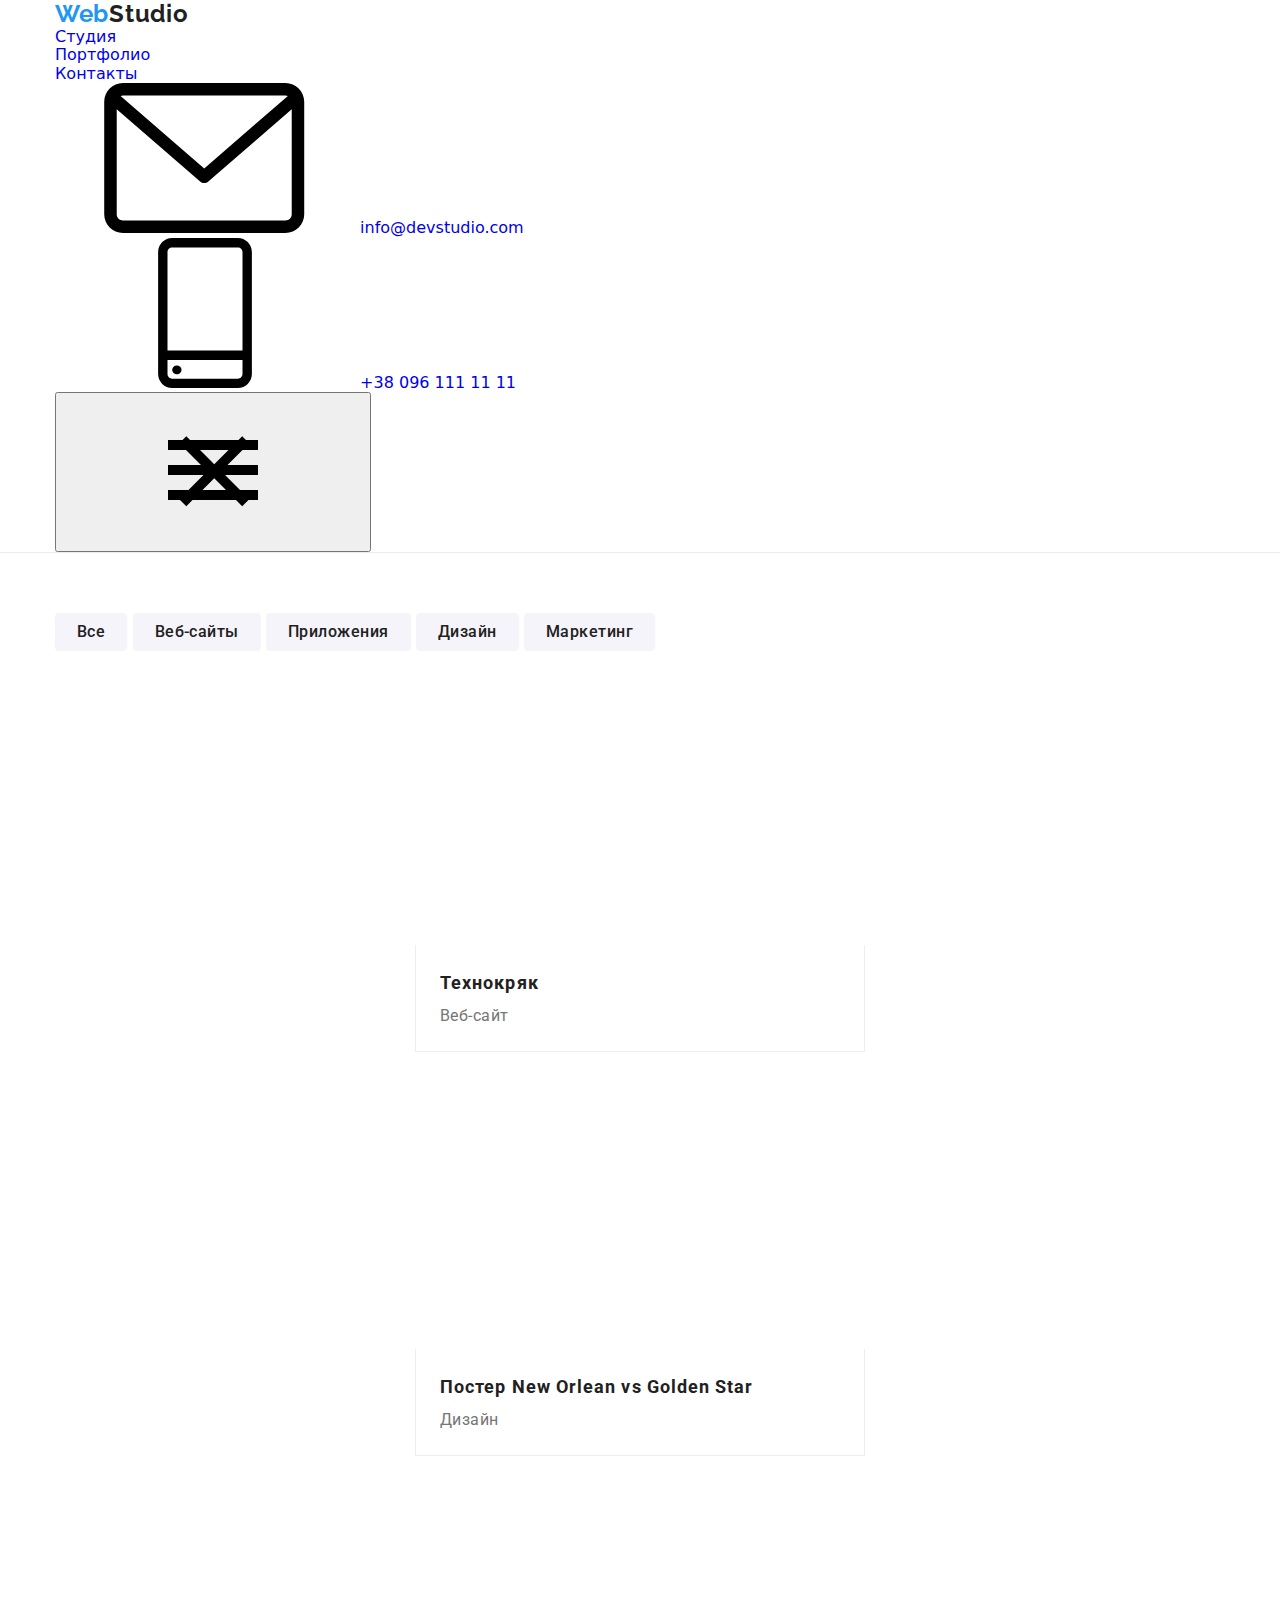
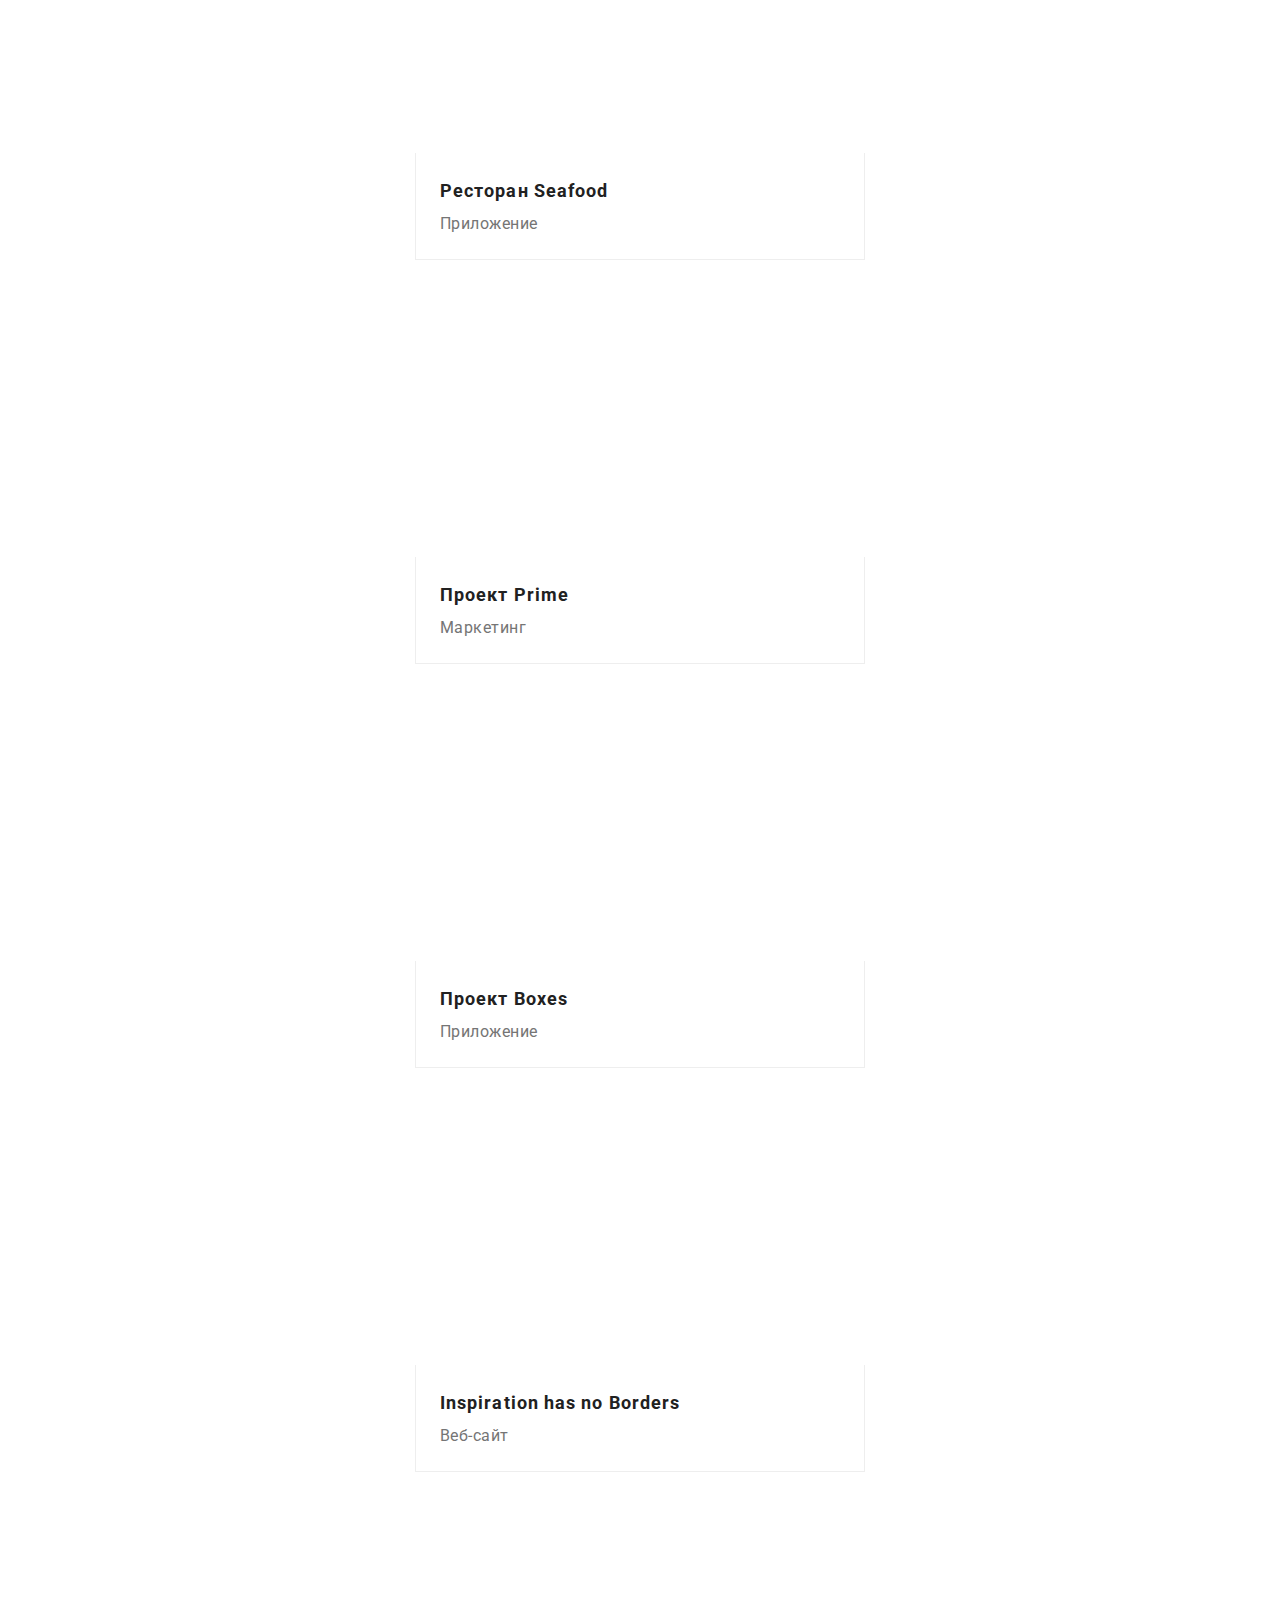
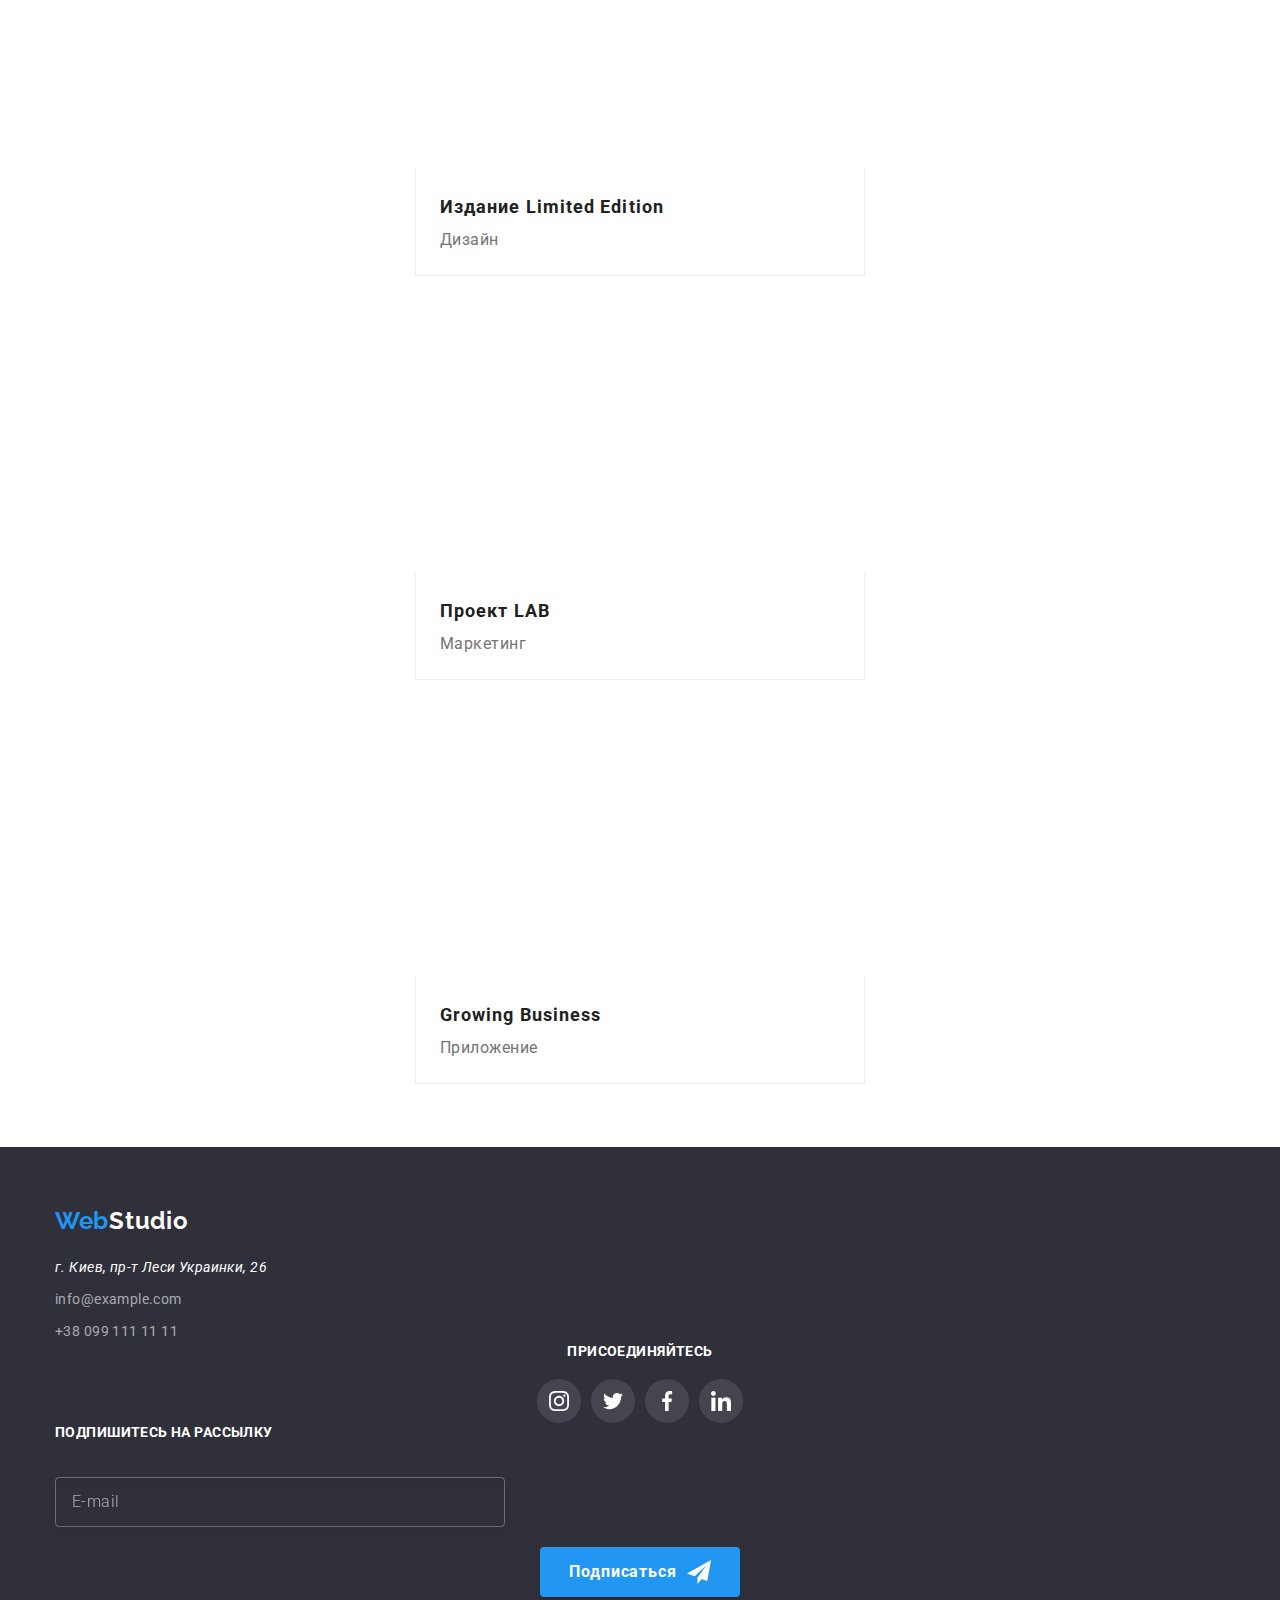
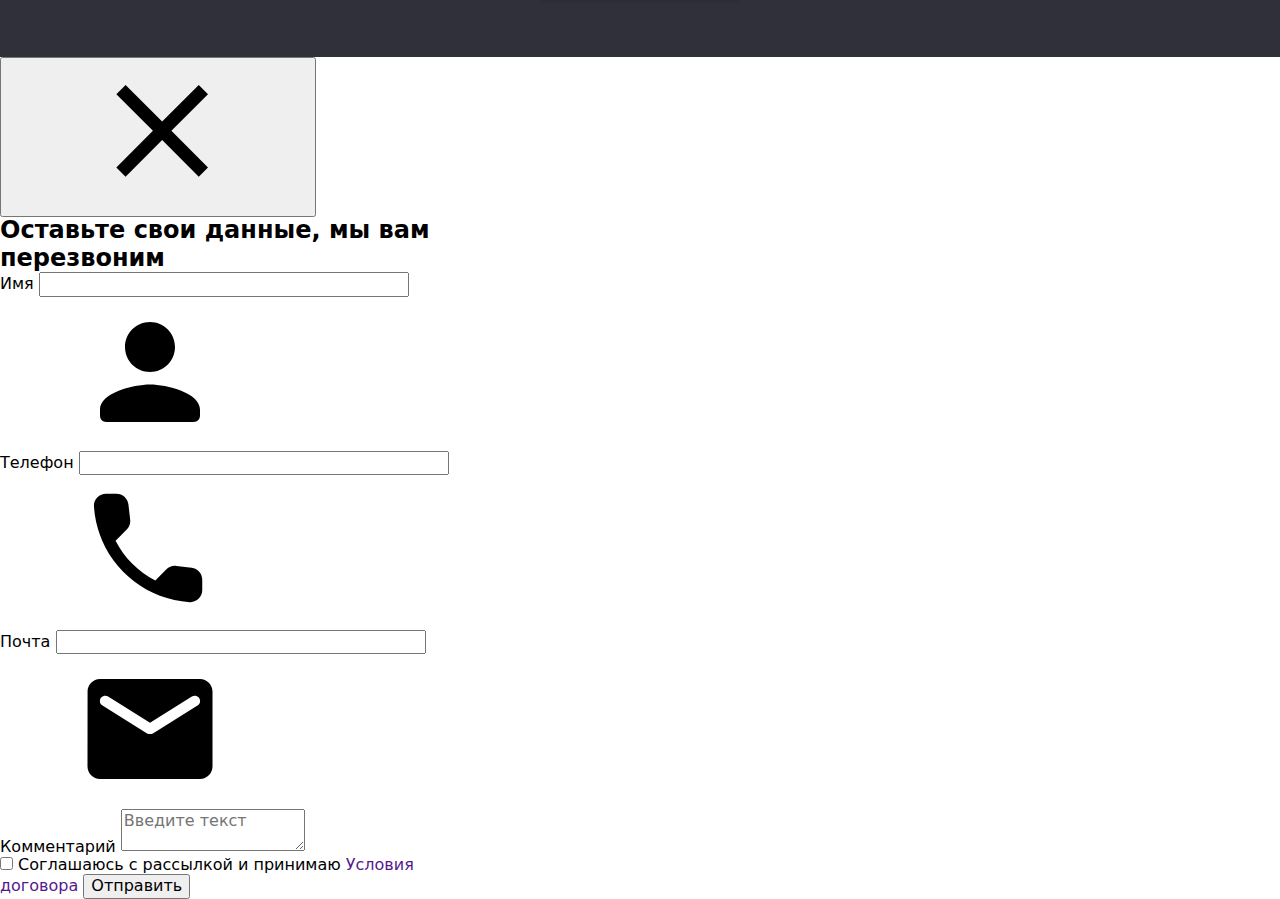
==== commit 3cf2770e: "Доробив модальне вікно для mobile" ====
--- a/portfolio.html
+++ b/portfolio.html
@@ -329,7 +329,7 @@
   </div>
 
   <!-- Script -->
-  <script src="./JS/modal.js"></script>
+  <script src="./js/modal.js"></script>
 
 </body>
 
--- a/css/main.min.css
+++ b/css/main.min.css
@@ -1,2 +1,2 @@
-/*! modern-normalize v0.7.0 | MIT License | https://github.com/sindresorhus/modern-normalize */*,*::before,*::after{-webkit-box-sizing:border-box;box-sizing:border-box}:root{-moz-tab-size:4;-o-tab-size:4;tab-size:4}html{line-height:1.15;-webkit-text-size-adjust:100%}body{margin:0}body{font-family:system-ui,-apple-system,"Segoe UI",Roboto,Helvetica,Arial,sans-serif,"Apple Color Emoji","Segoe UI Emoji"}hr{height:0}abbr[title]{-webkit-text-decoration:underline dotted;text-decoration:underline dotted}b,strong{font-weight:bolder}code,kbd,samp,pre{font-family:ui-monospace, SFMono-Regular, Consolas, "Liberation Mono", Menlo, monospace;font-size:1em}small{font-size:80%}sub,sup{font-size:75%;line-height:0;position:relative;vertical-align:baseline}sub{bottom:-0.25em}sup{top:-0.5em}button,input,optgroup,select,textarea{font-family:inherit;font-size:100%;line-height:1.15;margin:0}button,select{text-transform:none}button,[type="button"],[type="reset"],[type="submit"]{-webkit-appearance:button}button::-moz-focus-inner,[type="button"]::-moz-focus-inner,[type="reset"]::-moz-focus-inner,[type="submit"]::-moz-focus-inner{border-style:none;padding:0}button:-moz-focusring,[type="button"]:-moz-focusring,[type="reset"]:-moz-focusring,[type="submit"]:-moz-focusring{outline:1px dotted ButtonText}legend{padding:0}progress{vertical-align:baseline}[type="number"]::-webkit-inner-spin-button,[type="number"]::-webkit-outer-spin-button{height:auto}[type="search"]{-webkit-appearance:textfield;outline-offset:-2px}[type="search"]::-webkit-search-decoration{-webkit-appearance:none}::-webkit-file-upload-button{-webkit-appearance:button;font:inherit}summary{display:list-item}body{margin:0;padding:0}ul,li{list-style:none;margin:0;padding:0}a,a:visited{text-decoration:none}h1,h2,h4,p{margin:0;padding:0}.container{padding:0 15px;margin-left:auto;margin-right:auto}@media screen and (min-width: 480px){.container{width:480px}}@media screen and (min-width: 768px){.container{width:768px}}@media screen and (min-width: 1200px){.container{width:1200px}}@media screen and (max-width: 767px){.navigation-header{height:60px;display:-webkit-box;display:-ms-flexbox;display:flex;-webkit-box-align:center;-ms-flex-align:center;align-items:center;-webkit-box-pack:justify;-ms-flex-pack:justify;justify-content:space-between}.drop-menu{padding:0;width:40px;height:40px;background-color:Transparent;border:none}.drop-menu svg{width:40px;height:40px;fill:#000}.drop-menu:active{margin:0;padding:0}.drop-menu:active svg .icon-open{fill:#2196F3}.drop-menu:active svg .icon-close{fill:#2196F3}.icon-open{display:block}.icon-close{display:none}.is-open .icon-open{display:none}.is-open .icon-close{display:block;fill:#2196F3}.header{position:relative}.mobile-menu{display:none;position:absolute;z-index:2;top:60px;left:0;right:0;padding:60px 0;background:#fff;border-top:1px solid #ECECEC}.mobile-menu.is-open{display:block}.link-list li:not(:last-child){margin-bottom:40px}.mobile-menu li{text-align:center}.mobile-menu .link{font-family:Roboto;font-size:18px;font-weight:500;line-height:21px;letter-spacing:0.02em;color:#212121}.mobile-menu .link:hover{color:#2196F3}.link-list .underline-studio{color:#2196F3}.link-list .underline-studio:after{content:'';display:block;background:#2196F3;border-radius:2px;margin-left:auto;margin-right:auto;width:61px;height:4px;margin-top:8px}.link-list .underline-portfolio{color:#2196F3}.link-list .underline-portfolio:after{content:'';display:block;background:#2196F3;border-radius:2px;margin-left:auto;margin-right:auto;width:97px;height:4px;margin-top:8px}.contact-list{margin-top:60px}.contact-list li:not(:first-child){margin-top:16px}.contact-list .flex{display:-webkit-box;display:-ms-flexbox;display:flex;-webkit-box-align:center;-ms-flex-align:center;align-items:center;-webkit-box-pack:center;-ms-flex-pack:center;justify-content:center}.contact-list .icon-mail{width:16px;height:12px;fill:#757575;margin-right:10px}.contact-list .icon-phone{width:10px;height:15px;fill:#757575;margin-right:10px}.contact-list .link{font-family:Roboto;font-style:normal;font-weight:500;font-size:18px;line-height:21px;letter-spacing:0.02em;color:#757575}.contact-list .flex:hover .icon-mail{fill:#2196F3}.contact-list .flex:hover .icon-phone{fill:#2196F3}}.logo-header{font-family:Raleway;font-style:normal;font-weight:700;font-size:24px;line-height:28px;letter-spacing:0.03em;color:#212121}.logo-header .logo-accent{color:#2196F3}.logo-header:visited{color:#212121}.logo-header:visited .logo-accent{color:#2196F3}.logo-footer{font-family:Raleway;font-style:normal;font-weight:700;font-size:24px;line-height:28px;letter-spacing:0.03em;color:#FFFFFF}.logo-footer .logo-accent{color:#2196F3}.logo-footer:visited{color:#ffffff}.logo-footer:visited .logo-accent{color:#2196F3}@media screen and (max-width: 767px){.text-center{text-align:center}}.footer{padding:60px 0;background:#2F303A}.address-container{margin-top:20px}.address-item:not(:first-child){margin-top:8px}.address{font-family:Roboto;font-size:14px;line-height:24px;letter-spacing:0.03em;color:#FFFFFF}.footer-contact-link{font-family:Roboto;font-size:14px;line-height:24px;letter-spacing:0.03em;color:rgba(255,255,255,0.6)}.welcome-footer{font-family:Roboto;font-weight:700;font-size:14px;line-height:16px;text-align:center;letter-spacing:0.03em;text-transform:uppercase;color:#FFFFFF}.soclink-item:not(:last-child){margin-right:10px}.footer-soclink-list{display:-webkit-box;display:-ms-flexbox;display:flex;-webkit-box-pack:center;-ms-flex-pack:center;justify-content:center;margin-top:20px}.footer-soclink-bg{display:-webkit-box;display:-ms-flexbox;display:flex;-webkit-box-align:center;-ms-flex-align:center;align-items:center;-webkit-box-pack:center;-ms-flex-pack:center;justify-content:center;width:44px;height:44px;background:rgba(255,255,255,0.1);border-radius:50%}.footer-soclink{width:20px;height:20px;fill:#ffffff}.subscribe-label{font-family:Roboto;font-weight:700;font-size:14px;line-height:16px;letter-spacing:0.03em;text-transform:uppercase;color:#FFFFFF}.subscribe-input{margin-top:35px;padding-left:16px;font-weight:300;font-family:Roboto;line-height:20px;color:rgba(255,255,255,0.6);background-color:transparent;border:1px solid rgba(255,255,255,0.3);-webkit-box-sizing:border-box;box-sizing:border-box;-webkit-filter:drop-shadow(0px 4px 4px rgba(0,0,0,0.15));filter:drop-shadow(0px 4px 4px rgba(0,0,0,0.15));border-radius:4px}.subscribe-input::-webkit-input-placeholder{font-family:Roboto;line-height:20px;display:-webkit-box;display:flex;-webkit-box-align:center;align-items:center;letter-spacing:0.03em;color:rgba(255,255,255,0.6)}.subscribe-input:-ms-input-placeholder{font-family:Roboto;line-height:20px;display:-ms-flexbox;display:flex;-ms-flex-align:center;align-items:center;letter-spacing:0.03em;color:rgba(255,255,255,0.6)}.subscribe-input::-ms-input-placeholder{font-family:Roboto;line-height:20px;display:-ms-flexbox;display:flex;-ms-flex-align:center;align-items:center;letter-spacing:0.03em;color:rgba(255,255,255,0.6)}.subscribe-input::placeholder{font-family:Roboto;line-height:20px;display:-webkit-box;display:-ms-flexbox;display:flex;-webkit-box-align:center;-ms-flex-align:center;align-items:center;letter-spacing:0.03em;color:rgba(255,255,255,0.6)}.subscribe-button{margin-left:auto;margin-right:auto;margin-top:20px;display:inline-block;width:200px;height:50px;background:#2196F3;-webkit-box-shadow:0px 4px 4px rgba(0,0,0,0.15);box-shadow:0px 4px 4px rgba(0,0,0,0.15);border-radius:4px;border-style:none;font-family:Roboto;font-weight:700;font-size:16px;line-height:30px;display:-webkit-box;display:-ms-flexbox;display:flex;-webkit-box-align:center;-ms-flex-align:center;align-items:center;-webkit-box-pack:center;-ms-flex-pack:center;justify-content:center;letter-spacing:0.06em;color:#FFFFFF}.icon-send{margin-left:10px;width:24px;height:24px}@media screen and (max-width: 767px){.address-item{text-align:center}.soclink-info,.subscribe{margin-top:60px}.subscribe-input{width:100%;height:50px}}@media screen and (min-width: 480px){.subscribe-input{width:450px;height:50px}}@media screen and (max-width: 1199px){.subscribe-input{margin-top:35px}.subscribe-label{display:-webkit-box;display:-ms-flexbox;display:flex;-webkit-box-pack:center;-ms-flex-pack:center;justify-content:center}}.hero{background-image:-webkit-gradient(linear, left top, left bottom, from(rgba(47,48,58,0.4)), to(rgba(47,48,58,0.4))),url("../img/hero/hero-image.jpg");background-image:linear-gradient(rgba(47,48,58,0.4), rgba(47,48,58,0.4)),url("../img/hero/hero-image.jpg");background-repeat:no-repeat;background-size:cover;background-position:center}@media screen and (max-width: 767px){.hero{padding:118px 0}.h1-hero{margin:auto;width:360px;font-family:Roboto;font-weight:900;font-size:26px;line-height:42px;text-align:center;letter-spacing:0.06em;text-transform:uppercase;color:#FFFFFF}.button-hero{display:block;margin-top:30px;width:200px;height:50px;margin-left:auto;margin-right:auto;font-family:Roboto;font-style:normal;font-weight:bold;font-size:16px;line-height:30px;letter-spacing:0.06em;text-align:center;color:#FFFFFF;background:#2196F3;-webkit-box-shadow:0px 4px 4px rgba(0,0,0,0.15);box-shadow:0px 4px 4px rgba(0,0,0,0.15);border-radius:4px}}@media screen and (max-width: 767px){.features{padding:60px 0}.features-item:not(:last-child){margin-bottom:30px}.icon-background{background:#F5F4FA;border-radius:4px;padding:25px 0}.icon-background .icon{display:block;width:70px;height:70px;margin:auto}.h4-features{margin-top:30px;text-align:center;font-family:Roboto;font-weight:700;font-size:14px;line-height:16px;letter-spacing:0.03em;text-transform:uppercase;color:#212121}.p-features{margin-top:10px;font-family:Roboto;font-weight:400;font-size:14px;line-height:24px;letter-spacing:0.03em;color:#757575}}@media screen and (max-width: 767px){.product{display:none}}.team{padding:60px 0;background-color:#F5F4FA}.h2-team{font-family:Roboto;font-weight:700;font-size:28px;line-height:33px;text-align:center;letter-spacing:0.03em;color:#212121}.team-card{background:#FFFFFF;-webkit-box-shadow:0px 1px 3px rgba(0,0,0,0.12),0px 1px 1px rgba(0,0,0,0.14),0px 2px 1px rgba(0,0,0,0.2);box-shadow:0px 1px 3px rgba(0,0,0,0.12),0px 1px 1px rgba(0,0,0,0.14),0px 2px 1px rgba(0,0,0,0.2);border-radius:0px 0px 4px 4px}.card-name{font-family:Roboto;font-weight:500;font-size:16px;line-height:19px;text-align:center;letter-spacing:0.03em;color:#212121;margin-top:30px}.card-desc{font-family:Roboto;font-size:16px;line-height:19px;text-align:center;letter-spacing:0.03em;color:#757575;margin-top:10px}.soclink-list{display:-webkit-box;display:-ms-flexbox;display:flex;-webkit-box-pack:center;-ms-flex-pack:center;justify-content:center}.soclink-bg{width:44px;height:44px;padding:12px}.soclink{width:20px;height:20px;fill:#AFB1B8}@media screen and (max-width: 1199px){.h2-team{margin-bottom:30px}}@media screen and (max-width: 767px){.team-card:not(:last-child){margin-bottom:30px}.soclink-list{margin-top:16px}}.team-card{margin-left:auto;margin-right:auto;padding-bottom:24px;width:100%}.team-card img{display:block;width:100%}@media screen and (min-width: 480px){.team-card{margin-left:auto;margin-right:auto;padding-bottom:24px;width:450px img;width-display:block;width-width:100%;width-height:460px}}.clients{padding:60px 0}.h2-clients{font-family:Roboto;font-weight:700;text-align:center;letter-spacing:0.03em;color:#212121}.clients-list{display:-webkit-box;display:-ms-flexbox;display:flex;-ms-flex-wrap:wrap;flex-wrap:wrap}.client-link{display:-webkit-inline-box;display:-ms-inline-flexbox;display:inline-flex;-webkit-box-align:center;-ms-flex-align:center;align-items:center;-webkit-box-pack:center;-ms-flex-pack:center;justify-content:center;border:1px solid #AFB1B8;border-radius:4px;-webkit-transition:500ms;transition:500ms;-webkit-transition-timing-function:cubic-bezier(0.4, 0, 0.2, 1);transition-timing-function:cubic-bezier(0.4, 0, 0.2, 1)}.client-icon-fill{fill:#AFB1B8;-webkit-transition:500ms;transition:500ms;-webkit-transition-timing-function:cubic-bezier(0.4, 0, 0.2, 1);transition-timing-function:cubic-bezier(0.4, 0, 0.2, 1)}.clients-item:hover .client-link{border-color:#2196F3;-webkit-transition:500ms;transition:500ms;-webkit-transition-timing-function:cubic-bezier(0.4, 0, 0.2, 1);transition-timing-function:cubic-bezier(0.4, 0, 0.2, 1)}.clients-item:hover .client-icon-fill{-webkit-transition:500ms;transition:500ms;-webkit-transition-timing-function:cubic-bezier(0.4, 0, 0.2, 1);transition-timing-function:cubic-bezier(0.4, 0, 0.2, 1);fill:#2196f3}.client-icon-1{width:44px;height:49px;fill:#afb1b8}.client-icon-2{width:40px;height:52px;fill:#afb1b8}.client-icon-3{width:40px;height:42px;fill:#afb1b8}.client-icon-4{width:79px;height:42px;fill:#afb1b8}.client-icon-5{width:59px;height:47px;fill:#afb1b8}.client-icon-6{width:88px;height:45px;fill:#afb1b8}@media screen and (max-width: 1199px){.h2-clients{margin-bottom:30px;font-size:28px;line-height:33px}}@media screen and (max-width: 767px){.clients-item{margin-bottom:30px;width:calc((100% - 15px*2) / 2)}.client-link{height:90px;width:100%}.clients-item:nth-child(2n+1){margin-right:15px}.clients-item:nth-child(2n){margin-left:15px}.clients-item:nth-child(5){margin-bottom:0}.clients-item:nth-child(6){margin-bottom:0}}.btn-portfolio{padding:6px 22px;height:38px;background:#F5F4FA;border-radius:4px;font-family:Roboto;font-weight:500;font-size:16px;text-align:center;letter-spacing:0.03em;border-style:none;color:#212121}.btn-portfolio:hover,.btn-portfolio:active{background:#2196F3;color:#FFFFFF;-webkit-box-shadow:0px 3px 1px rgba(0,0,0,0.1),0px 1px 2px rgba(0,0,0,0.08),0px 2px 2px rgba(0,0,0,0.12);box-shadow:0px 3px 1px rgba(0,0,0,0.1),0px 1px 2px rgba(0,0,0,0.08),0px 2px 2px rgba(0,0,0,0.12)}@media screen and (max-width: 767px){.filtres{margin-bottom:40px}.btn-portfolio:not(:last-child){margin-right:8px}.btn-portfolio:nth-child(4){margin-top:15px}.btn-portfolio:nth-child(4){margin-top:15px}}.portfolio{border-top:1px solid #ECECEC;padding:60px 0}.project-card{width:100%;margin-left:auto;margin-right:auto}.project-card:hover{-webkit-box-shadow:0px 1px 1px rgba(0,0,0,0.12),0px 4px 4px rgba(0,0,0,0.06),1px 4px 6px rgba(0,0,0,0.16);box-shadow:0px 1px 1px rgba(0,0,0,0.12),0px 4px 4px rgba(0,0,0,0.06),1px 4px 6px rgba(0,0,0,0.16)}.card-border{padding:20px 24px;border-right:1px solid #EEEEEE;border-bottom:1px solid #EEEEEE;border-left:1px solid #EEEEEE}.portfolio-card-name{font-family:Roboto;font-weight:700;font-size:18px;line-height:36px;letter-spacing:0.06em;color:#212121}.portfolio-card-desc{font-family:Roboto;font-size:16px;line-height:30px;letter-spacing:0.03em;color:#757575}.animation-overlay{position:relative;width:100%;height:294px}.animation-overlay:hover .text{top:0;left:0;opacity:0.9}.animation-overlay .text{z-index:1;position:absolute;top:100%;left:0;opacity:0;pointer-events:none;width:100%;height:100%;padding:70px 24px;background:rgba(33,150,243,0.9);font-family:Roboto;font-size:18px;font-weight:400;line-height:28px;letter-spacing:0.03em;color:#FFFFFF;-webkit-transition:500ms;transition:500ms;-webkit-transition-timing-function:cubic-bezier(0.4, 0, 0.2, 1);transition-timing-function:cubic-bezier(0.4, 0, 0.2, 1)}@media screen and (max-width: 767px){.project-card:not(:last-child){margin-bottom:30px}.img-contain-1{width:100%;height:100%;background:url("../../img/projects/mobile/mobile-img(1).jpg");background-size:cover;background-position:center;background-repeat:no-repeat}.img-contain-2{width:100%;height:100%;background:url("../../img/projects/mobile/mobile-img(2).jpg");background-size:cover;background-position:center;background-repeat:no-repeat}.img-contain-3{width:100%;height:100%;background:url("../../img/projects/mobile/mobile-img(3).jpg");background-size:cover;background-position:center;background-repeat:no-repeat}.img-contain-4{width:100%;height:100%;background:url("../../img/projects/mobile/mobile-img(4).jpg");background-size:cover;background-position:center;background-repeat:no-repeat}.img-contain-5{width:100%;height:100%;background:url("../../img/projects/mobile/mobile-img(5).jpg");background-size:cover;background-position:center;background-repeat:no-repeat}.img-contain-6{width:100%;height:100%;background:url("../../img/projects/mobile/mobile-img(6).jpg");background-size:cover;background-position:center;background-repeat:no-repeat}.img-contain-7{width:100%;height:100%;background:url("../../img/projects/mobile/mobile-img(7).jpg");background-size:cover;background-position:center;background-repeat:no-repeat}.img-contain-8{width:100%;height:100%;background:url("../../img/projects/mobile/mobile-img(8).jpg");background-size:cover;background-position:center;background-repeat:no-repeat}.img-contain-9{width:100%;height:100%;background:url("../../img/projects/mobile/mobile-img(9).jpg");background-size:cover;background-position:center;background-repeat:no-repeat}}@media screen and (min-width: 480px){.project-card{width:450px;height:404px}}@media screen and (max-width: 1199px){.is-hidden{visibility:hidden;opacity:0;pointer-events:none;-webkit-transition:500ms;transition:500ms;-webkit-transition-timing-function:cubic-bezier(0.4, 0, 0.2, 1);transition-timing-function:cubic-bezier(0.4, 0, 0.2, 1)}.backdrop{position:fixed;top:0;left:0;bottom:0;right:0;overflow-y:scroll;padding:93px 15px;background:rgba(0,0,0,0.2);z-index:3;-webkit-transition:500ms;transition:500ms;-webkit-transition-timing-function:cubic-bezier(0.4, 0, 0.2, 1);transition-timing-function:cubic-bezier(0.4, 0, 0.2, 1)}.close-btn{width:30px;height:30px;margin:8px;float:right;background:#fff;border:1px solid rgba(0,0,0,0.1);border-radius:50%;padding:5px}.icon-close-form{width:18px;height:18px}.icon-close-form:hover{fill:#2196F3}.modal{position:absolute;left:50%;-webkit-transform:translateX(-50%);transform:translateX(-50%);overflow-y:scroll;width:450px;height:auto;background-color:#fff;-webkit-box-shadow:0px 1px 3px rgba(0,0,0,0.12),0px 1px 1px rgba(0,0,0,0.14),0px 2px 1px rgba(0,0,0,0.2);box-shadow:0px 1px 3px rgba(0,0,0,0.12),0px 1px 1px rgba(0,0,0,0.14),0px 2px 1px rgba(0,0,0,0.2);border-radius:4px;-webkit-transition:500ms;transition:500ms;-webkit-transition-timing-function:cubic-bezier(0.4, 0, 0.2, 1);transition-timing-function:cubic-bezier(0.4, 0, 0.2, 1)}.form-container{max-width:448px;margin-left:auto;margin-right:auto;padding:40px 40px}.form-title{margin:0;margin-bottom:12px;text-align:center;font-weight:700;line-height:23px;font-size:20px;letter-spacing:0.03em;text-align:center;color:#212121}.form-flex{display:-webkit-box;display:-ms-flexbox;display:flex;-webkit-box-orient:vertical;-webkit-box-direction:normal;-ms-flex-direction:column;flex-direction:column}.form-label{margin-bottom:4px;font-size:12px;letter-spacing:0.01em;line-height:14px;color:#757575}.form-input{margin:auto;padding-left:42px;height:40px;width:370px;border:1px solid rgba(33,33,33,0.2);-webkit-box-sizing:border-box;box-sizing:border-box;border-radius:4px}.form-input:focus{border-radius:4px;border:1px solid #2196F3;outline:none}.icon-field{position:relative}.icon-form{position:absolute;width:18px;height:18px;left:12px;bottom:11px}.form-input:focus+.icon-form{fill:#2196F3}.icon-field:not(:first-child){margin-top:10px}.form-textarea{height:120px;border:1px solid rgba(33,33,33,0.2);-webkit-box-sizing:border-box;box-sizing:border-box;border-radius:4px;padding:12px 16px;color:#757575}.form-textarea:focus{border:1px solid #2196f3;outline:none}.form-textarea .form-textarea::-webkit-input-placeholder{font-family:Roboto;font-size:14px;line-height:16px;letter-spacing:0.01em;color:rgba(117,117,117,0.5)}.form-textarea .form-textarea:-ms-input-placeholder{font-family:Roboto;font-size:14px;line-height:16px;letter-spacing:0.01em;color:rgba(117,117,117,0.5)}.form-textarea .form-textarea::-ms-input-placeholder{font-family:Roboto;font-size:14px;line-height:16px;letter-spacing:0.01em;color:rgba(117,117,117,0.5)}.form-textarea .form-textarea::placeholder{font-family:Roboto;font-size:14px;line-height:16px;letter-spacing:0.01em;color:rgba(117,117,117,0.5)}.a-checkbox{-webkit-text-decoration-line:underline;text-decoration-line:underline;color:#2196F3}.btn-submit{display:block;margin-top:30px;width:200px;height:50px;background:#188CE8;-webkit-box-shadow:0px 4px 4px rgba(0,0,0,0.15);box-shadow:0px 4px 4px rgba(0,0,0,0.15);border-radius:4px;font-family:Roboto;font-weight:700;font-size:16px;line-height:30px;text-align:center;letter-spacing:0.06em;color:#FFFFFF;margin-left:auto;margin-right:auto}.field{display:-webkit-box;display:-ms-flexbox;display:flex;-webkit-box-align:center;-ms-flex-align:center;align-items:center;margin-top:20px;font-family:Roboto;font-size:12px;line-height:14px;letter-spacing:0.03em;color:#757575}.checkbox{-webkit-appearance:none;-moz-appearance:none;appearance:none;position:absolute}.icon-checkbox{display:inline-block;width:16px;height:15px;margin-right:6px;background-image:url("../img/svg/icon-checkbox.svg")}.label{font-weight:400;font-size:12px;line-height:14px;letter-spacing:0.03em;letter-spacing:0.03em;color:#757575}.checkbox:checked+.icon-checkbox{border-color:transparent;background-color:#2196F3;background-image:url("../img/svg/icon-check.svg");background-size:contain;background-origin:border-box}}
+/*! modern-normalize v0.7.0 | MIT License | https://github.com/sindresorhus/modern-normalize */*,*::before,*::after{-webkit-box-sizing:border-box;box-sizing:border-box}:root{-moz-tab-size:4;-o-tab-size:4;tab-size:4}html{line-height:1.15;-webkit-text-size-adjust:100%}body{margin:0}body{font-family:system-ui,-apple-system,"Segoe UI",Roboto,Helvetica,Arial,sans-serif,"Apple Color Emoji","Segoe UI Emoji"}hr{height:0}abbr[title]{-webkit-text-decoration:underline dotted;text-decoration:underline dotted}b,strong{font-weight:bolder}code,kbd,samp,pre{font-family:ui-monospace, SFMono-Regular, Consolas, "Liberation Mono", Menlo, monospace;font-size:1em}small{font-size:80%}sub,sup{font-size:75%;line-height:0;position:relative;vertical-align:baseline}sub{bottom:-0.25em}sup{top:-0.5em}button,input,optgroup,select,textarea{font-family:inherit;font-size:100%;line-height:1.15;margin:0}button,select{text-transform:none}button,[type="button"],[type="reset"],[type="submit"]{-webkit-appearance:button}button::-moz-focus-inner,[type="button"]::-moz-focus-inner,[type="reset"]::-moz-focus-inner,[type="submit"]::-moz-focus-inner{border-style:none;padding:0}button:-moz-focusring,[type="button"]:-moz-focusring,[type="reset"]:-moz-focusring,[type="submit"]:-moz-focusring{outline:1px dotted ButtonText}legend{padding:0}progress{vertical-align:baseline}[type="number"]::-webkit-inner-spin-button,[type="number"]::-webkit-outer-spin-button{height:auto}[type="search"]{-webkit-appearance:textfield;outline-offset:-2px}[type="search"]::-webkit-search-decoration{-webkit-appearance:none}::-webkit-file-upload-button{-webkit-appearance:button;font:inherit}summary{display:list-item}body{margin:0;padding:0}ul,li{list-style:none;margin:0;padding:0}a,a:visited{text-decoration:none}h1,h2,h4,p{margin:0;padding:0}.container{padding:0 15px;margin-left:auto;margin-right:auto}@media screen and (min-width: 480px){.container{width:480px}}@media screen and (min-width: 768px){.container{width:768px}}@media screen and (min-width: 1200px){.container{width:1200px}}@media screen and (max-width: 767px){.navigation-header{height:60px;display:-webkit-box;display:-ms-flexbox;display:flex;-webkit-box-align:center;-ms-flex-align:center;align-items:center;-webkit-box-pack:justify;-ms-flex-pack:justify;justify-content:space-between}.drop-menu{padding:0;width:40px;height:40px;background-color:Transparent;border:none}.drop-menu svg{width:40px;height:40px;fill:#000}.drop-menu:active{margin:0;padding:0}.drop-menu:active svg .icon-open{fill:#2196F3}.drop-menu:active svg .icon-close{fill:#2196F3}.icon-open{display:block}.icon-close{display:none}.is-open .icon-open{display:none}.is-open .icon-close{display:block;fill:#2196F3}.header{position:relative}.mobile-menu{display:none;position:absolute;z-index:2;top:60px;left:0;right:0;padding:60px 0;background:#fff;border-top:1px solid #ECECEC}.mobile-menu.is-open{display:block}.link-list li:not(:last-child){margin-bottom:40px}.mobile-menu li{text-align:center}.mobile-menu .link{font-family:Roboto;font-size:18px;font-weight:500;line-height:21px;letter-spacing:0.02em;color:#212121}.mobile-menu .link:hover{color:#2196F3}.link-list .underline-studio{color:#2196F3}.link-list .underline-studio:after{content:'';display:block;background:#2196F3;border-radius:2px;margin-left:auto;margin-right:auto;width:61px;height:4px;margin-top:8px}.link-list .underline-portfolio{color:#2196F3}.link-list .underline-portfolio:after{content:'';display:block;background:#2196F3;border-radius:2px;margin-left:auto;margin-right:auto;width:97px;height:4px;margin-top:8px}.contact-list{margin-top:60px}.contact-list li:not(:first-child){margin-top:16px}.contact-list .flex{display:-webkit-box;display:-ms-flexbox;display:flex;-webkit-box-align:center;-ms-flex-align:center;align-items:center;-webkit-box-pack:center;-ms-flex-pack:center;justify-content:center}.contact-list .icon-mail{width:16px;height:12px;fill:#757575;margin-right:10px}.contact-list .icon-phone{width:10px;height:15px;fill:#757575;margin-right:10px}.contact-list .link{font-family:Roboto;font-style:normal;font-weight:500;font-size:18px;line-height:21px;letter-spacing:0.02em;color:#757575}.contact-list .flex:hover .icon-mail{fill:#2196F3}.contact-list .flex:hover .icon-phone{fill:#2196F3}}.logo-header{font-family:Raleway;font-style:normal;font-weight:700;font-size:24px;line-height:28px;letter-spacing:0.03em;color:#212121}.logo-header .logo-accent{color:#2196F3}.logo-header:visited{color:#212121}.logo-header:visited .logo-accent{color:#2196F3}.logo-footer{font-family:Raleway;font-style:normal;font-weight:700;font-size:24px;line-height:28px;letter-spacing:0.03em;color:#FFFFFF}.logo-footer .logo-accent{color:#2196F3}.logo-footer:visited{color:#ffffff}.logo-footer:visited .logo-accent{color:#2196F3}@media screen and (max-width: 767px){.text-center{text-align:center}}.footer{padding:60px 0;background:#2F303A}.address-container{margin-top:20px}.address-item:not(:first-child){margin-top:8px}.address{font-family:Roboto;font-size:14px;line-height:24px;letter-spacing:0.03em;color:#FFFFFF}.footer-contact-link{font-family:Roboto;font-size:14px;line-height:24px;letter-spacing:0.03em;color:rgba(255,255,255,0.6)}.welcome-footer{font-family:Roboto;font-weight:700;font-size:14px;line-height:16px;text-align:center;letter-spacing:0.03em;text-transform:uppercase;color:#FFFFFF}.soclink-item:not(:last-child){margin-right:10px}.footer-soclink-list{display:-webkit-box;display:-ms-flexbox;display:flex;-webkit-box-pack:center;-ms-flex-pack:center;justify-content:center;margin-top:20px}.footer-soclink-bg{display:-webkit-box;display:-ms-flexbox;display:flex;-webkit-box-align:center;-ms-flex-align:center;align-items:center;-webkit-box-pack:center;-ms-flex-pack:center;justify-content:center;width:44px;height:44px;background:rgba(255,255,255,0.1);border-radius:50%}.footer-soclink{width:20px;height:20px;fill:#ffffff}.subscribe-label{font-family:Roboto;font-weight:700;font-size:14px;line-height:16px;letter-spacing:0.03em;text-transform:uppercase;color:#FFFFFF}.subscribe-input{margin-top:35px;padding-left:16px;font-weight:300;font-family:Roboto;line-height:20px;color:rgba(255,255,255,0.6);background-color:transparent;border:1px solid rgba(255,255,255,0.3);-webkit-box-sizing:border-box;box-sizing:border-box;-webkit-filter:drop-shadow(0px 4px 4px rgba(0,0,0,0.15));filter:drop-shadow(0px 4px 4px rgba(0,0,0,0.15));border-radius:4px}.subscribe-input::-webkit-input-placeholder{font-family:Roboto;line-height:20px;display:-webkit-box;display:flex;-webkit-box-align:center;align-items:center;letter-spacing:0.03em;color:rgba(255,255,255,0.6)}.subscribe-input:-ms-input-placeholder{font-family:Roboto;line-height:20px;display:-ms-flexbox;display:flex;-ms-flex-align:center;align-items:center;letter-spacing:0.03em;color:rgba(255,255,255,0.6)}.subscribe-input::-ms-input-placeholder{font-family:Roboto;line-height:20px;display:-ms-flexbox;display:flex;-ms-flex-align:center;align-items:center;letter-spacing:0.03em;color:rgba(255,255,255,0.6)}.subscribe-input::placeholder{font-family:Roboto;line-height:20px;display:-webkit-box;display:-ms-flexbox;display:flex;-webkit-box-align:center;-ms-flex-align:center;align-items:center;letter-spacing:0.03em;color:rgba(255,255,255,0.6)}.subscribe-button{margin-left:auto;margin-right:auto;margin-top:20px;display:inline-block;width:200px;height:50px;background:#2196F3;-webkit-box-shadow:0px 4px 4px rgba(0,0,0,0.15);box-shadow:0px 4px 4px rgba(0,0,0,0.15);border-radius:4px;border-style:none;font-family:Roboto;font-weight:700;font-size:16px;line-height:30px;display:-webkit-box;display:-ms-flexbox;display:flex;-webkit-box-align:center;-ms-flex-align:center;align-items:center;-webkit-box-pack:center;-ms-flex-pack:center;justify-content:center;letter-spacing:0.06em;color:#FFFFFF}.icon-send{margin-left:10px;width:24px;height:24px}@media screen and (max-width: 767px){.address-item{text-align:center}.soclink-info,.subscribe{margin-top:60px}.subscribe-input{width:100%;height:50px}}@media screen and (min-width: 480px){.subscribe-input{width:450px;height:50px}}@media screen and (max-width: 1199px){.subscribe-input{margin-top:35px}.subscribe-label{display:-webkit-box;display:-ms-flexbox;display:flex;-webkit-box-pack:center;-ms-flex-pack:center;justify-content:center}}.hero{background-image:-webkit-gradient(linear, left top, left bottom, from(rgba(47,48,58,0.4)), to(rgba(47,48,58,0.4))),url("../img/hero/hero-image.jpg");background-image:linear-gradient(rgba(47,48,58,0.4), rgba(47,48,58,0.4)),url("../img/hero/hero-image.jpg");background-repeat:no-repeat;background-size:cover;background-position:center}@media screen and (max-width: 767px){.hero{padding:118px 0}.h1-hero{margin:auto;width:360px;font-family:Roboto;font-weight:900;font-size:26px;line-height:42px;text-align:center;letter-spacing:0.06em;text-transform:uppercase;color:#FFFFFF}.button-hero{display:block;margin-top:30px;width:200px;height:50px;margin-left:auto;margin-right:auto;font-family:Roboto;font-style:normal;font-weight:bold;font-size:16px;line-height:30px;letter-spacing:0.06em;text-align:center;color:#FFFFFF;background:#2196F3;-webkit-box-shadow:0px 4px 4px rgba(0,0,0,0.15);box-shadow:0px 4px 4px rgba(0,0,0,0.15);border-radius:4px}}@media screen and (max-width: 767px){.features{padding:60px 0}.features-item:not(:last-child){margin-bottom:30px}.icon-background{background:#F5F4FA;border-radius:4px;padding:25px 0}.icon-background .icon{display:block;width:70px;height:70px;margin:auto}.h4-features{margin-top:30px;text-align:center;font-family:Roboto;font-weight:700;font-size:14px;line-height:16px;letter-spacing:0.03em;text-transform:uppercase;color:#212121}.p-features{margin-top:10px;font-family:Roboto;font-weight:400;font-size:14px;line-height:24px;letter-spacing:0.03em;color:#757575}}@media screen and (max-width: 767px){.product{display:none}}.team{padding:60px 0;background-color:#F5F4FA}.h2-team{font-family:Roboto;font-weight:700;font-size:28px;line-height:33px;text-align:center;letter-spacing:0.03em;color:#212121}.team-card{background:#FFFFFF;-webkit-box-shadow:0px 1px 3px rgba(0,0,0,0.12),0px 1px 1px rgba(0,0,0,0.14),0px 2px 1px rgba(0,0,0,0.2);box-shadow:0px 1px 3px rgba(0,0,0,0.12),0px 1px 1px rgba(0,0,0,0.14),0px 2px 1px rgba(0,0,0,0.2);border-radius:0px 0px 4px 4px}.card-name{font-family:Roboto;font-weight:500;font-size:16px;line-height:19px;text-align:center;letter-spacing:0.03em;color:#212121;margin-top:30px}.card-desc{font-family:Roboto;font-size:16px;line-height:19px;text-align:center;letter-spacing:0.03em;color:#757575;margin-top:10px}.soclink-list{display:-webkit-box;display:-ms-flexbox;display:flex;-webkit-box-pack:center;-ms-flex-pack:center;justify-content:center}.soclink-bg{width:44px;height:44px;padding:12px}.soclink{width:20px;height:20px;fill:#AFB1B8}@media screen and (max-width: 1199px){.h2-team{margin-bottom:30px}}@media screen and (max-width: 767px){.team-card:not(:last-child){margin-bottom:30px}.soclink-list{margin-top:16px}}.team-card{margin-left:auto;margin-right:auto;padding-bottom:24px;width:100%}.team-card img{display:block;width:100%}@media screen and (min-width: 480px){.team-card{margin-left:auto;margin-right:auto;padding-bottom:24px;width:450px img;width-display:block;width-width:100%;width-height:460px}}.clients{padding:60px 0}.h2-clients{font-family:Roboto;font-weight:700;text-align:center;letter-spacing:0.03em;color:#212121}.clients-list{display:-webkit-box;display:-ms-flexbox;display:flex;-ms-flex-wrap:wrap;flex-wrap:wrap}.client-link{display:-webkit-inline-box;display:-ms-inline-flexbox;display:inline-flex;-webkit-box-align:center;-ms-flex-align:center;align-items:center;-webkit-box-pack:center;-ms-flex-pack:center;justify-content:center;border:1px solid #AFB1B8;border-radius:4px;-webkit-transition:500ms;transition:500ms;-webkit-transition-timing-function:cubic-bezier(0.4, 0, 0.2, 1);transition-timing-function:cubic-bezier(0.4, 0, 0.2, 1)}.client-icon-fill{fill:#AFB1B8;-webkit-transition:500ms;transition:500ms;-webkit-transition-timing-function:cubic-bezier(0.4, 0, 0.2, 1);transition-timing-function:cubic-bezier(0.4, 0, 0.2, 1)}.clients-item:hover .client-link{border-color:#2196F3;-webkit-transition:500ms;transition:500ms;-webkit-transition-timing-function:cubic-bezier(0.4, 0, 0.2, 1);transition-timing-function:cubic-bezier(0.4, 0, 0.2, 1)}.clients-item:hover .client-icon-fill{-webkit-transition:500ms;transition:500ms;-webkit-transition-timing-function:cubic-bezier(0.4, 0, 0.2, 1);transition-timing-function:cubic-bezier(0.4, 0, 0.2, 1);fill:#2196f3}.client-icon-1{width:44px;height:49px;fill:#afb1b8}.client-icon-2{width:40px;height:52px;fill:#afb1b8}.client-icon-3{width:40px;height:42px;fill:#afb1b8}.client-icon-4{width:79px;height:42px;fill:#afb1b8}.client-icon-5{width:59px;height:47px;fill:#afb1b8}.client-icon-6{width:88px;height:45px;fill:#afb1b8}@media screen and (max-width: 1199px){.h2-clients{margin-bottom:30px;font-size:28px;line-height:33px}}@media screen and (max-width: 767px){.clients-item{margin-bottom:30px;width:calc((100% - 15px*2) / 2)}.client-link{height:90px;width:100%}.clients-item:nth-child(2n+1){margin-right:15px}.clients-item:nth-child(2n){margin-left:15px}.clients-item:nth-child(5){margin-bottom:0}.clients-item:nth-child(6){margin-bottom:0}}.btn-portfolio{padding:6px 22px;height:38px;background:#F5F4FA;border-radius:4px;font-family:Roboto;font-weight:500;font-size:16px;text-align:center;letter-spacing:0.03em;border-style:none;color:#212121}.btn-portfolio:hover,.btn-portfolio:active{background:#2196F3;color:#FFFFFF;-webkit-box-shadow:0px 3px 1px rgba(0,0,0,0.1),0px 1px 2px rgba(0,0,0,0.08),0px 2px 2px rgba(0,0,0,0.12);box-shadow:0px 3px 1px rgba(0,0,0,0.1),0px 1px 2px rgba(0,0,0,0.08),0px 2px 2px rgba(0,0,0,0.12)}@media screen and (max-width: 767px){.filtres{margin-bottom:40px}.btn-portfolio:not(:last-child){margin-right:8px}.btn-portfolio:nth-child(4){margin-top:15px}.btn-portfolio:nth-child(5){margin-top:15px}}.portfolio{border-top:1px solid #ECECEC;padding:60px 0}.project-card{width:100%;margin-left:auto;margin-right:auto}.project-card:hover{-webkit-box-shadow:0px 1px 1px rgba(0,0,0,0.12),0px 4px 4px rgba(0,0,0,0.06),1px 4px 6px rgba(0,0,0,0.16);box-shadow:0px 1px 1px rgba(0,0,0,0.12),0px 4px 4px rgba(0,0,0,0.06),1px 4px 6px rgba(0,0,0,0.16)}.card-border{padding:20px 24px;border-right:1px solid #EEEEEE;border-bottom:1px solid #EEEEEE;border-left:1px solid #EEEEEE}.portfolio-card-name{font-family:Roboto;font-weight:700;font-size:18px;line-height:36px;letter-spacing:0.06em;color:#212121}.portfolio-card-desc{font-family:Roboto;font-size:16px;line-height:30px;letter-spacing:0.03em;color:#757575}.animation-overlay{position:relative;width:100%;height:294px}.animation-overlay:hover .text{top:0;left:0;opacity:0.9}.animation-overlay .text{z-index:1;position:absolute;top:100%;left:0;opacity:0;pointer-events:none;width:100%;height:100%;padding:70px 24px;background:rgba(33,150,243,0.9);font-family:Roboto;font-size:18px;font-weight:400;line-height:28px;letter-spacing:0.03em;color:#FFFFFF;-webkit-transition:500ms;transition:500ms;-webkit-transition-timing-function:cubic-bezier(0.4, 0, 0.2, 1);transition-timing-function:cubic-bezier(0.4, 0, 0.2, 1)}@media screen and (max-width: 767px){.project-card:not(:last-child){margin-bottom:30px}.img-contain-1{width:100%;height:100%;background:url("../img/projects/mobile/mobile-img(1).jpg");background-size:cover;background-position:center;background-repeat:no-repeat}.img-contain-2{width:100%;height:100%;background:url("../img/projects/mobile/mobile-img(2).jpg");background-size:cover;background-position:center;background-repeat:no-repeat}.img-contain-3{width:100%;height:100%;background:url("../img/projects/mobile/mobile-img(3).jpg");background-size:cover;background-position:center;background-repeat:no-repeat}.img-contain-4{width:100%;height:100%;background:url("../img/projects/mobile/mobile-img(4).jpg");background-size:cover;background-position:center;background-repeat:no-repeat}.img-contain-5{width:100%;height:100%;background:url("../img/projects/mobile/mobile-img(5).jpg");background-size:cover;background-position:center;background-repeat:no-repeat}.img-contain-6{width:100%;height:100%;background:url("../img/projects/mobile/mobile-img(6).jpg");background-size:cover;background-position:center;background-repeat:no-repeat}.img-contain-7{width:100%;height:100%;background:url("../img/projects/mobile/mobile-img(7).jpg");background-size:cover;background-position:center;background-repeat:no-repeat}.img-contain-8{width:100%;height:100%;background:url("../img/projects/mobile/mobile-img(8).jpg");background-size:cover;background-position:center;background-repeat:no-repeat}.img-contain-9{width:100%;height:100%;background:url("../img/projects/mobile/mobile-img(9).jpg");background-size:cover;background-position:center;background-repeat:no-repeat}}@media screen and (min-width: 480px){.project-card{width:450px;height:404px}}@media screen and (max-width: 479px){.modal{width:100%}.form-input{width:100%}}@media screen and (min-width: 480px){.modal{width:450px}.form-input{width:370px}}@media screen and (max-width: 1199px){.is-hidden{visibility:hidden;opacity:0;pointer-events:none;-webkit-transition:500ms;transition:500ms;-webkit-transition-timing-function:cubic-bezier(0.4, 0, 0.2, 1);transition-timing-function:cubic-bezier(0.4, 0, 0.2, 1)}.backdrop{position:fixed;top:0;left:0;bottom:0;right:0;overflow-y:scroll;padding:93px 15px;background:rgba(0,0,0,0.2);z-index:3;-webkit-transition:500ms;transition:500ms;-webkit-transition-timing-function:cubic-bezier(0.4, 0, 0.2, 1);transition-timing-function:cubic-bezier(0.4, 0, 0.2, 1)}.close-btn{width:30px;height:30px;margin:8px;float:right;background:#fff;border:1px solid rgba(0,0,0,0.1);border-radius:50%;padding:5px}.icon-close-form{width:18px;height:18px}.icon-close-form:hover{fill:#2196F3}.modal{position:absolute;left:50%;-webkit-transform:translateX(-50%);transform:translateX(-50%);overflow-y:scroll;height:auto;background-color:#fff;-webkit-box-shadow:0px 1px 3px rgba(0,0,0,0.12),0px 1px 1px rgba(0,0,0,0.14),0px 2px 1px rgba(0,0,0,0.2);box-shadow:0px 1px 3px rgba(0,0,0,0.12),0px 1px 1px rgba(0,0,0,0.14),0px 2px 1px rgba(0,0,0,0.2);border-radius:4px;-webkit-transition:500ms;transition:500ms;-webkit-transition-timing-function:cubic-bezier(0.4, 0, 0.2, 1);transition-timing-function:cubic-bezier(0.4, 0, 0.2, 1)}.form-container{max-width:448px;margin-left:auto;margin-right:auto;padding:40px 40px}.form-title{margin:0;margin-bottom:12px;text-align:center;font-weight:700;line-height:23px;font-size:20px;letter-spacing:0.03em;text-align:center;color:#212121}.form-flex{display:-webkit-box;display:-ms-flexbox;display:flex;-webkit-box-orient:vertical;-webkit-box-direction:normal;-ms-flex-direction:column;flex-direction:column}.form-label{margin-bottom:4px;font-size:12px;letter-spacing:0.01em;line-height:14px;color:#757575}.form-input{margin:auto;padding-left:42px;height:40px;border:1px solid rgba(33,33,33,0.2);-webkit-box-sizing:border-box;box-sizing:border-box;border-radius:4px}.form-input:focus{border-radius:4px;border:1px solid #2196F3;outline:none}.icon-field{position:relative}.icon-form{position:absolute;width:18px;height:18px;left:12px;bottom:11px}.form-input:focus+.icon-form{fill:#2196F3}.icon-field:not(:first-child){margin-top:10px}.form-textarea{height:120px;border:1px solid rgba(33,33,33,0.2);-webkit-box-sizing:border-box;box-sizing:border-box;border-radius:4px;padding:12px 16px;color:#757575}.form-textarea:focus{border:1px solid #2196f3;outline:none}.form-textarea .form-textarea::-webkit-input-placeholder{font-family:Roboto;font-size:14px;line-height:16px;letter-spacing:0.01em;color:rgba(117,117,117,0.5)}.form-textarea .form-textarea:-ms-input-placeholder{font-family:Roboto;font-size:14px;line-height:16px;letter-spacing:0.01em;color:rgba(117,117,117,0.5)}.form-textarea .form-textarea::-ms-input-placeholder{font-family:Roboto;font-size:14px;line-height:16px;letter-spacing:0.01em;color:rgba(117,117,117,0.5)}.form-textarea .form-textarea::placeholder{font-family:Roboto;font-size:14px;line-height:16px;letter-spacing:0.01em;color:rgba(117,117,117,0.5)}.a-checkbox{-webkit-text-decoration-line:underline;text-decoration-line:underline;color:#2196F3}.btn-submit{display:block;margin-top:30px;width:200px;height:50px;background:#188CE8;-webkit-box-shadow:0px 4px 4px rgba(0,0,0,0.15);box-shadow:0px 4px 4px rgba(0,0,0,0.15);border-radius:4px;font-family:Roboto;font-weight:700;font-size:16px;line-height:30px;text-align:center;letter-spacing:0.06em;color:#FFFFFF;margin-left:auto;margin-right:auto}.field{display:-webkit-box;display:-ms-flexbox;display:flex;-webkit-box-align:center;-ms-flex-align:center;align-items:center;margin-top:20px;font-family:Roboto;font-size:12px;line-height:14px;letter-spacing:0.03em;color:#757575}.checkbox{-webkit-appearance:none;-moz-appearance:none;appearance:none;position:absolute}.icon-checkbox{display:inline-block;min-width:16px;height:15px;margin-right:6px;background-image:url("../img/svg/icon-checkbox.svg")}.label{font-weight:400;font-size:12px;line-height:14px;letter-spacing:0.03em;letter-spacing:0.03em;color:#757575}.checkbox:checked+.icon-checkbox{border-color:transparent;background-color:#2196F3;background-image:url("../img/svg/icon-check.svg");background-size:contain;background-origin:border-box}}
 /*# sourceMappingURL=main.min.css.map */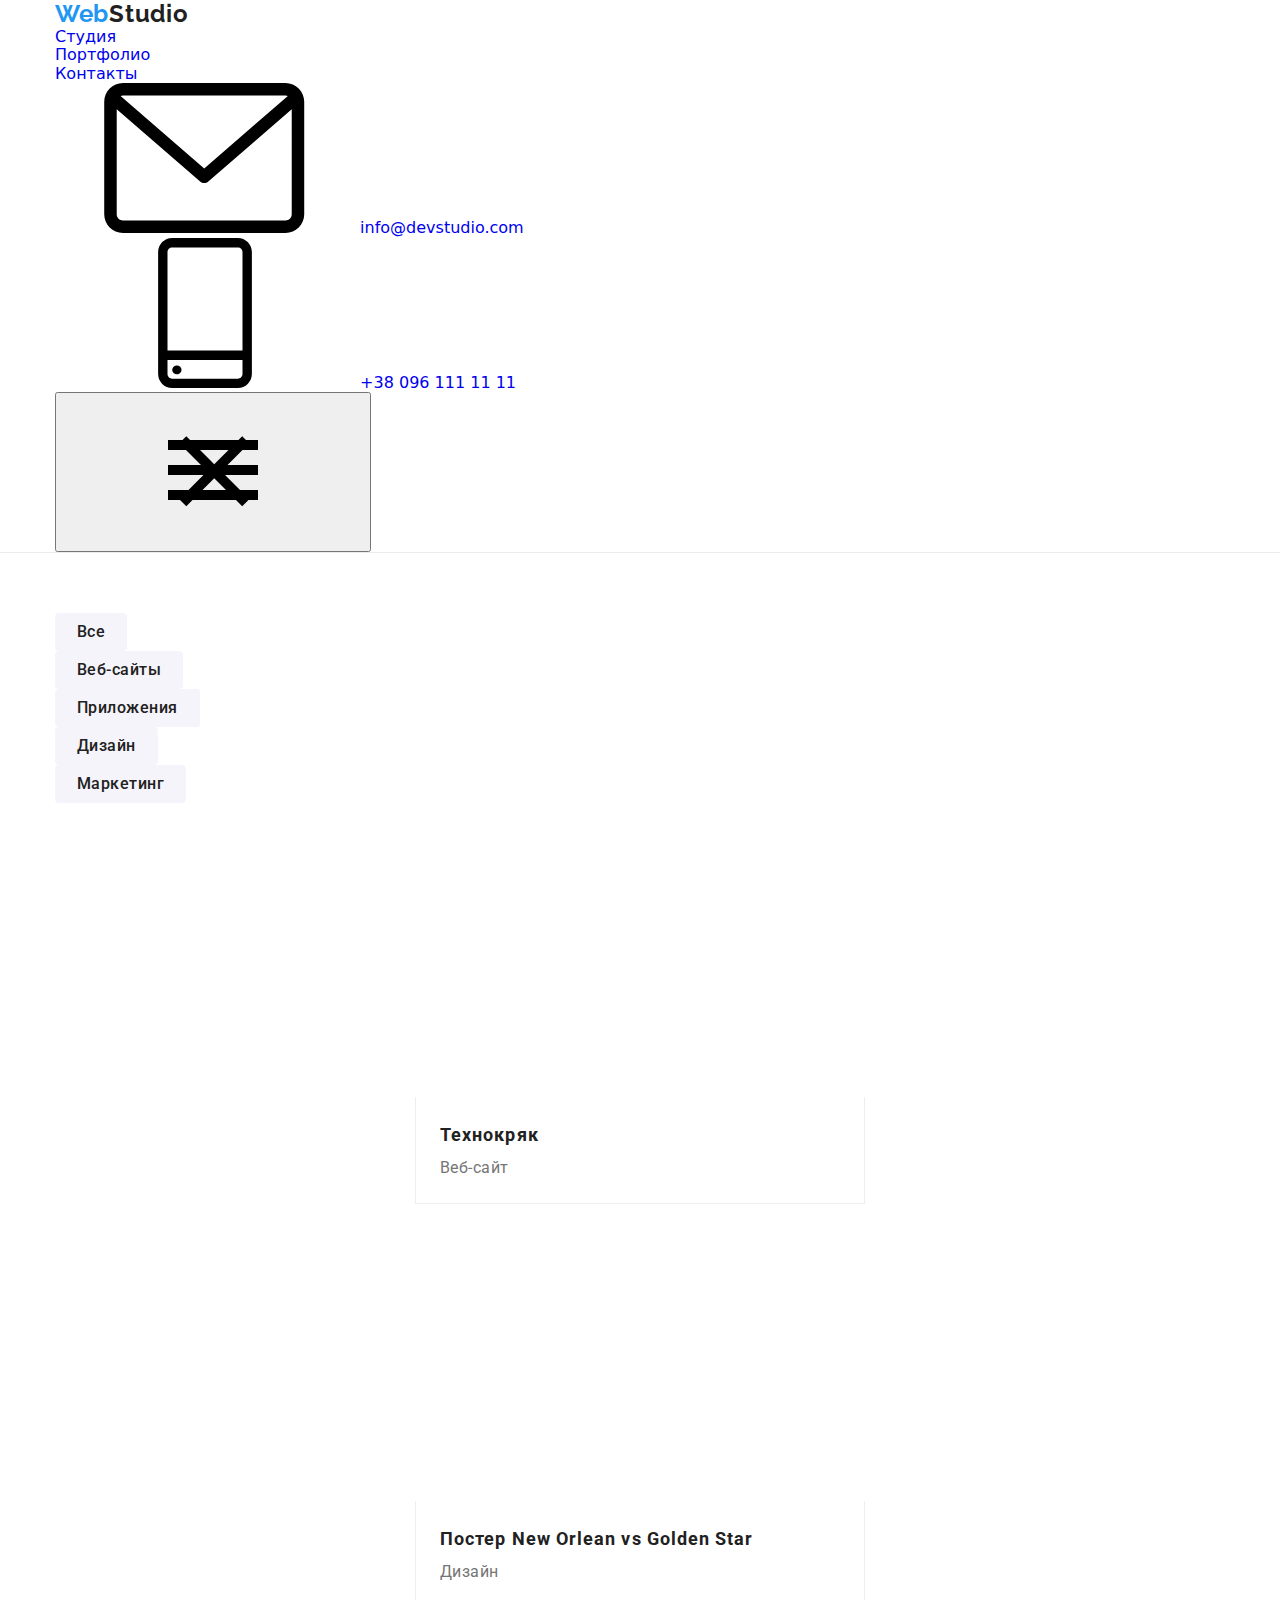
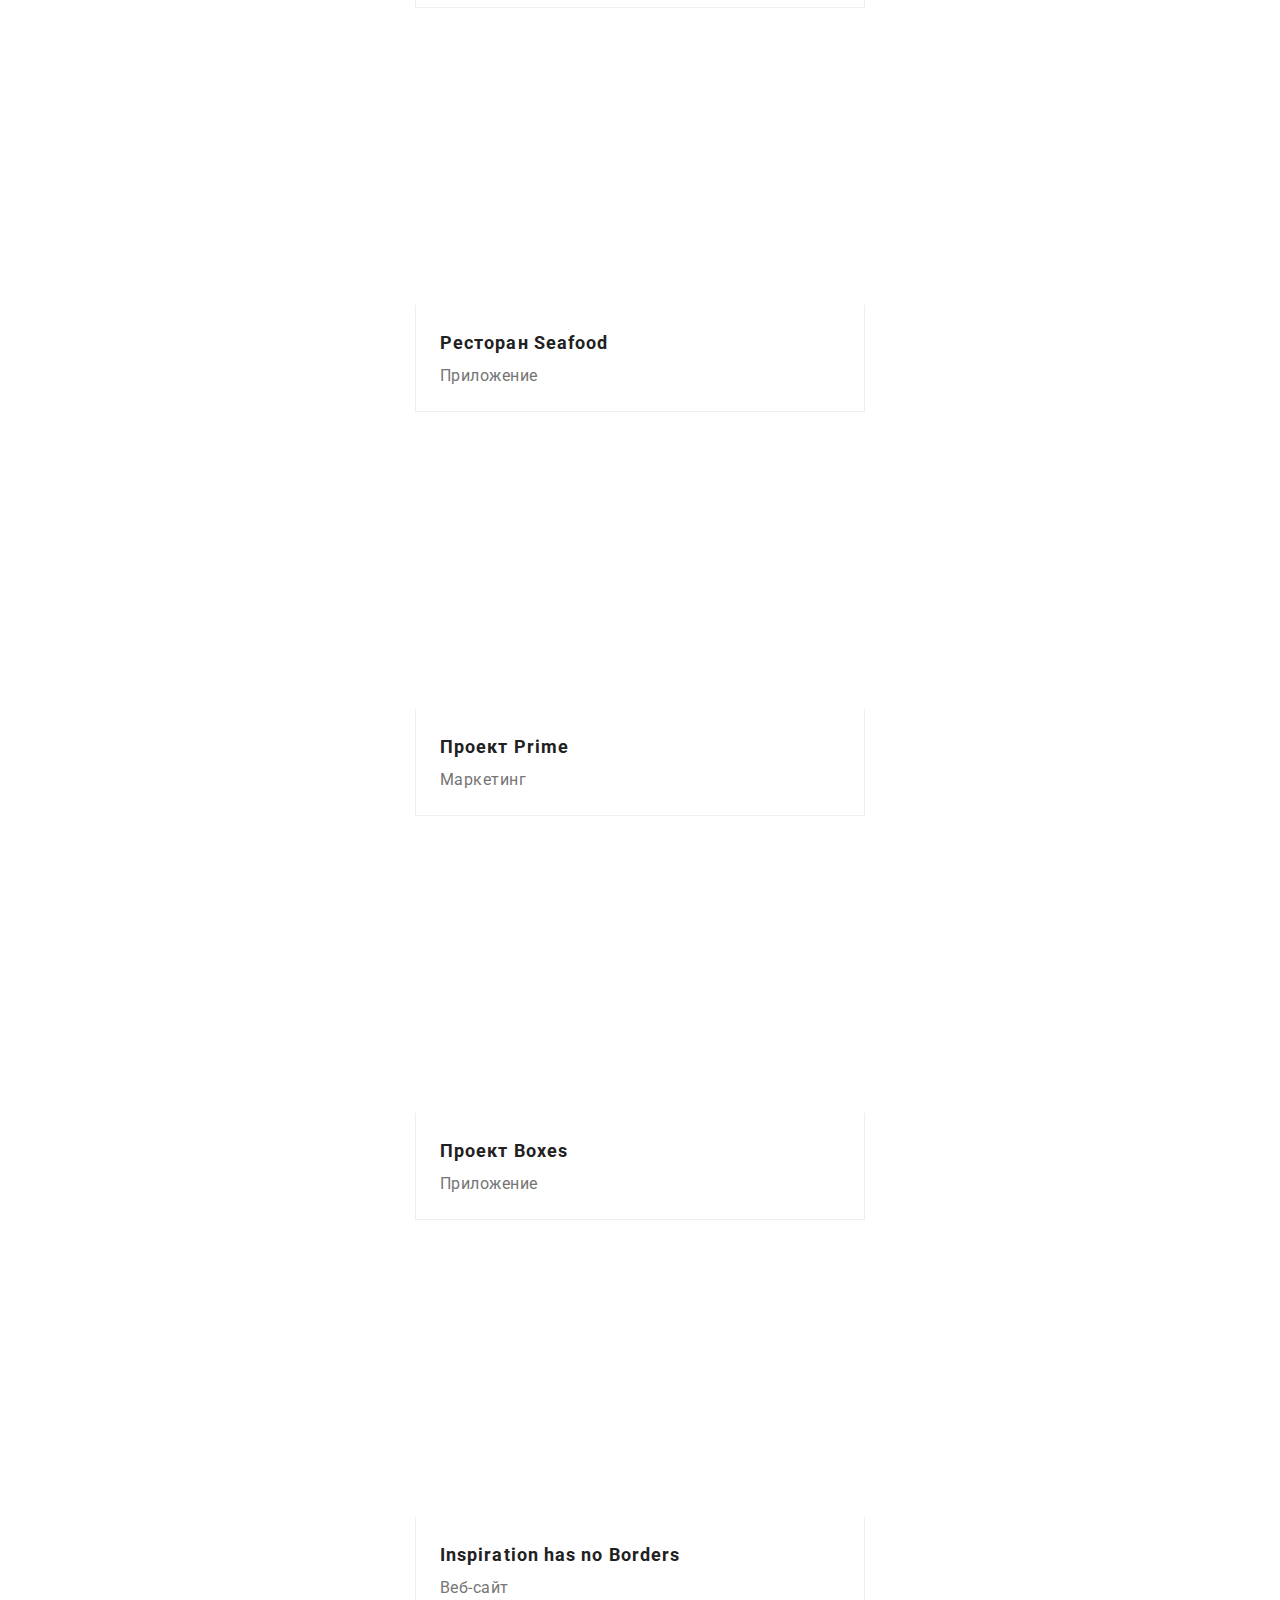
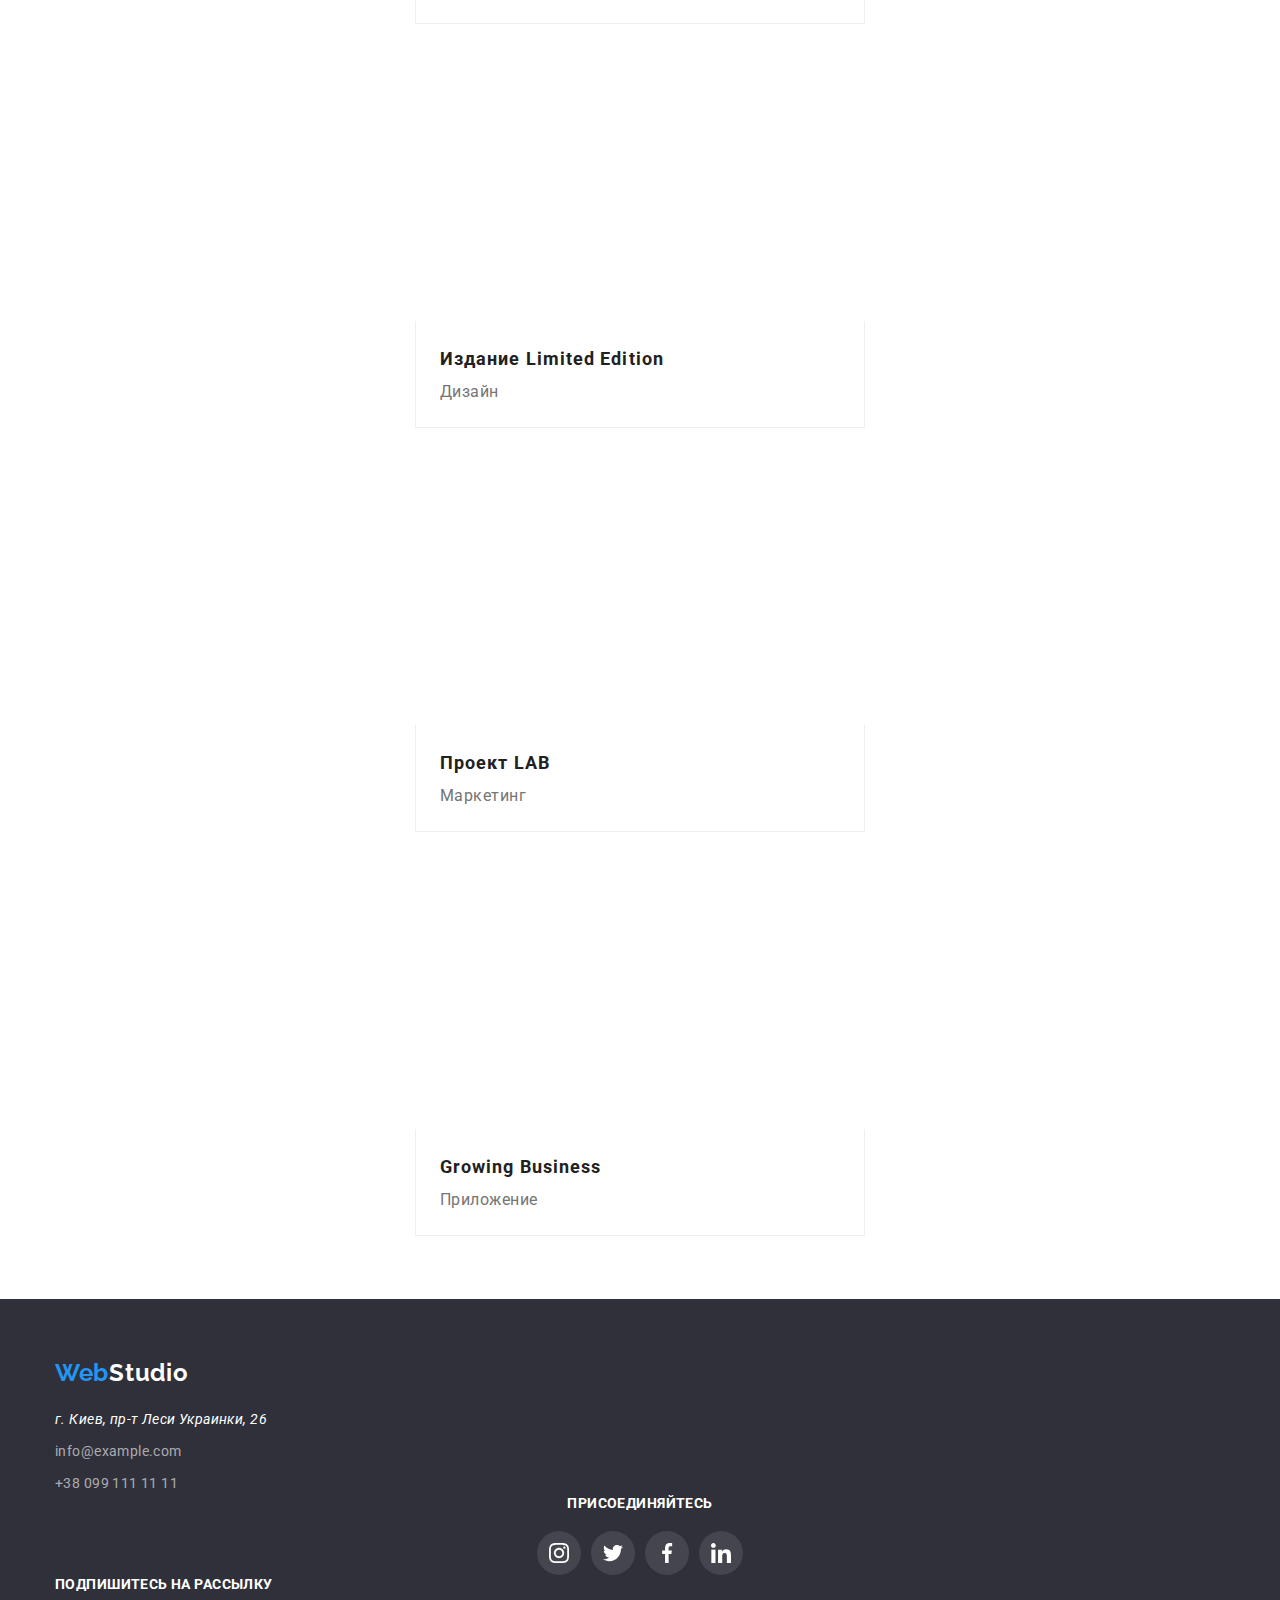
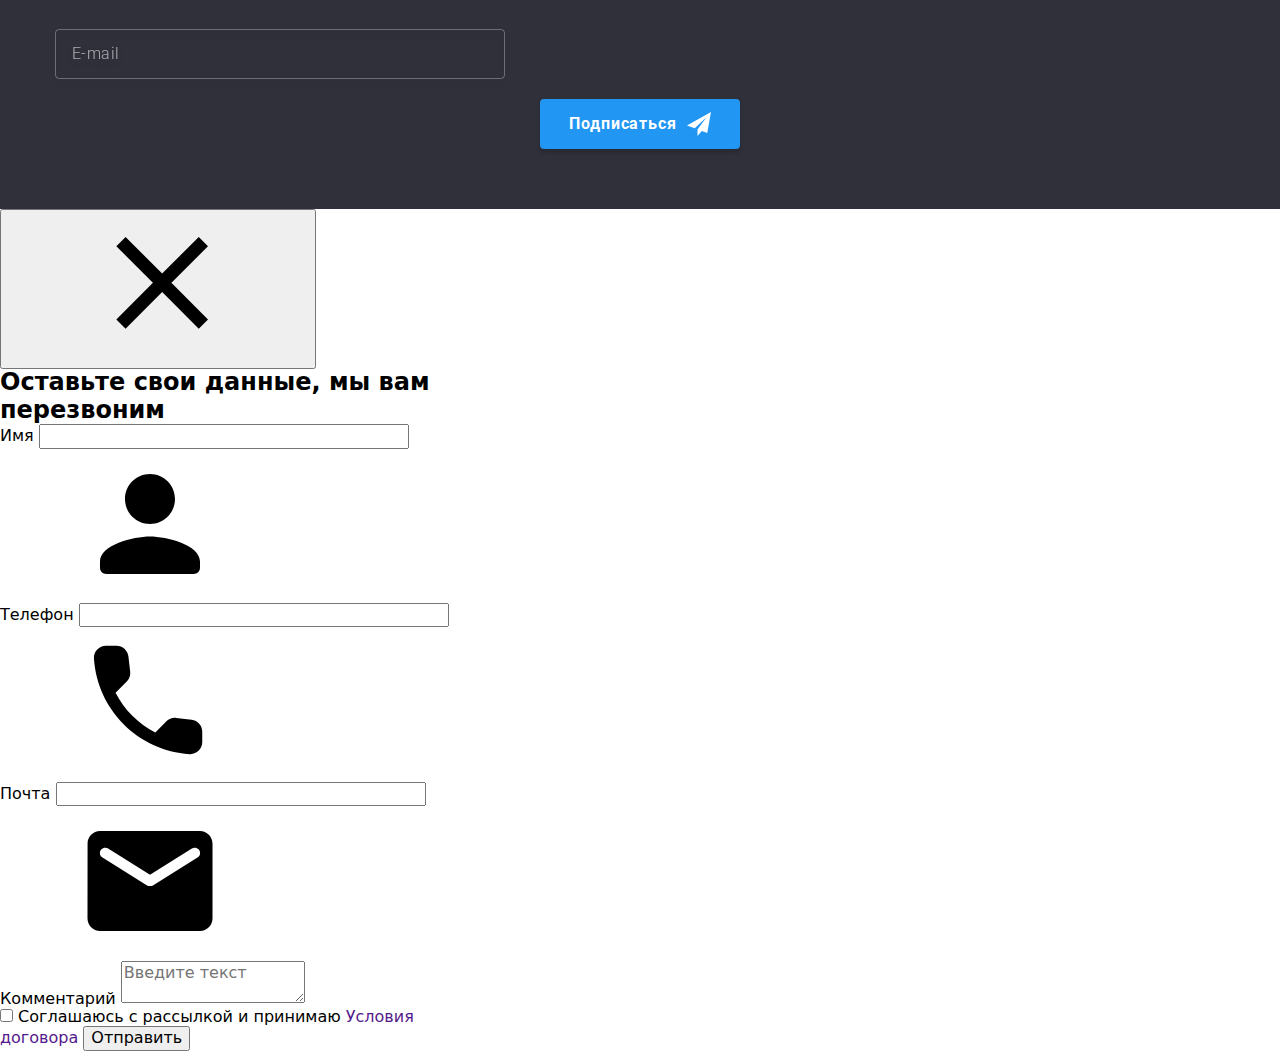
==== commit a977d484: "Додав стилі для clients, footer (tablet)" ====
--- a/portfolio.html
+++ b/portfolio.html
@@ -247,10 +247,9 @@
           </ul>
         </div>
         <div class="subscribe">
-
           <label for="subscribe" class="subscribe-label">Подпишитесь на рассылку</label>
 
-          <div class="flex">
+          <div class="subscribe-flex">
             <input type="email" name="subscribe" id="subscribe" placeholder="E-mail" class="subscribe-input">
             <button onclick="myFunction()" class="subscribe-button">
               <span class="subscribe-text">Подписаться</span>
--- a/css/main.min.css
+++ b/css/main.min.css
@@ -1,2 +1,2 @@
-/*! modern-normalize v0.7.0 | MIT License | https://github.com/sindresorhus/modern-normalize */*,*::before,*::after{-webkit-box-sizing:border-box;box-sizing:border-box}:root{-moz-tab-size:4;-o-tab-size:4;tab-size:4}html{line-height:1.15;-webkit-text-size-adjust:100%}body{margin:0}body{font-family:system-ui,-apple-system,"Segoe UI",Roboto,Helvetica,Arial,sans-serif,"Apple Color Emoji","Segoe UI Emoji"}hr{height:0}abbr[title]{-webkit-text-decoration:underline dotted;text-decoration:underline dotted}b,strong{font-weight:bolder}code,kbd,samp,pre{font-family:ui-monospace, SFMono-Regular, Consolas, "Liberation Mono", Menlo, monospace;font-size:1em}small{font-size:80%}sub,sup{font-size:75%;line-height:0;position:relative;vertical-align:baseline}sub{bottom:-0.25em}sup{top:-0.5em}button,input,optgroup,select,textarea{font-family:inherit;font-size:100%;line-height:1.15;margin:0}button,select{text-transform:none}button,[type="button"],[type="reset"],[type="submit"]{-webkit-appearance:button}button::-moz-focus-inner,[type="button"]::-moz-focus-inner,[type="reset"]::-moz-focus-inner,[type="submit"]::-moz-focus-inner{border-style:none;padding:0}button:-moz-focusring,[type="button"]:-moz-focusring,[type="reset"]:-moz-focusring,[type="submit"]:-moz-focusring{outline:1px dotted ButtonText}legend{padding:0}progress{vertical-align:baseline}[type="number"]::-webkit-inner-spin-button,[type="number"]::-webkit-outer-spin-button{height:auto}[type="search"]{-webkit-appearance:textfield;outline-offset:-2px}[type="search"]::-webkit-search-decoration{-webkit-appearance:none}::-webkit-file-upload-button{-webkit-appearance:button;font:inherit}summary{display:list-item}body{margin:0;padding:0}ul,li{list-style:none;margin:0;padding:0}a,a:visited{text-decoration:none}h1,h2,h4,p{margin:0;padding:0}.container{padding:0 15px;margin-left:auto;margin-right:auto}@media screen and (min-width: 480px){.container{width:480px}}@media screen and (min-width: 768px){.container{width:768px}}@media screen and (min-width: 1200px){.container{width:1200px}}@media screen and (max-width: 767px){.navigation-header{height:60px;display:-webkit-box;display:-ms-flexbox;display:flex;-webkit-box-align:center;-ms-flex-align:center;align-items:center;-webkit-box-pack:justify;-ms-flex-pack:justify;justify-content:space-between}.drop-menu{padding:0;width:40px;height:40px;background-color:Transparent;border:none}.drop-menu svg{width:40px;height:40px;fill:#000}.drop-menu:active{margin:0;padding:0}.drop-menu:active svg .icon-open{fill:#2196F3}.drop-menu:active svg .icon-close{fill:#2196F3}.icon-open{display:block}.icon-close{display:none}.is-open .icon-open{display:none}.is-open .icon-close{display:block;fill:#2196F3}.header{position:relative}.mobile-menu{display:none;position:absolute;z-index:2;top:60px;left:0;right:0;padding:60px 0;background:#fff;border-top:1px solid #ECECEC}.mobile-menu.is-open{display:block}.link-list li:not(:last-child){margin-bottom:40px}.mobile-menu li{text-align:center}.mobile-menu .link{font-family:Roboto;font-size:18px;font-weight:500;line-height:21px;letter-spacing:0.02em;color:#212121}.mobile-menu .link:hover{color:#2196F3}.link-list .underline-studio{color:#2196F3}.link-list .underline-studio:after{content:'';display:block;background:#2196F3;border-radius:2px;margin-left:auto;margin-right:auto;width:61px;height:4px;margin-top:8px}.link-list .underline-portfolio{color:#2196F3}.link-list .underline-portfolio:after{content:'';display:block;background:#2196F3;border-radius:2px;margin-left:auto;margin-right:auto;width:97px;height:4px;margin-top:8px}.contact-list{margin-top:60px}.contact-list li:not(:first-child){margin-top:16px}.contact-list .flex{display:-webkit-box;display:-ms-flexbox;display:flex;-webkit-box-align:center;-ms-flex-align:center;align-items:center;-webkit-box-pack:center;-ms-flex-pack:center;justify-content:center}.contact-list .icon-mail{width:16px;height:12px;fill:#757575;margin-right:10px}.contact-list .icon-phone{width:10px;height:15px;fill:#757575;margin-right:10px}.contact-list .link{font-family:Roboto;font-style:normal;font-weight:500;font-size:18px;line-height:21px;letter-spacing:0.02em;color:#757575}.contact-list .flex:hover .icon-mail{fill:#2196F3}.contact-list .flex:hover .icon-phone{fill:#2196F3}}.logo-header{font-family:Raleway;font-style:normal;font-weight:700;font-size:24px;line-height:28px;letter-spacing:0.03em;color:#212121}.logo-header .logo-accent{color:#2196F3}.logo-header:visited{color:#212121}.logo-header:visited .logo-accent{color:#2196F3}.logo-footer{font-family:Raleway;font-style:normal;font-weight:700;font-size:24px;line-height:28px;letter-spacing:0.03em;color:#FFFFFF}.logo-footer .logo-accent{color:#2196F3}.logo-footer:visited{color:#ffffff}.logo-footer:visited .logo-accent{color:#2196F3}@media screen and (max-width: 767px){.text-center{text-align:center}}.footer{padding:60px 0;background:#2F303A}.address-container{margin-top:20px}.address-item:not(:first-child){margin-top:8px}.address{font-family:Roboto;font-size:14px;line-height:24px;letter-spacing:0.03em;color:#FFFFFF}.footer-contact-link{font-family:Roboto;font-size:14px;line-height:24px;letter-spacing:0.03em;color:rgba(255,255,255,0.6)}.welcome-footer{font-family:Roboto;font-weight:700;font-size:14px;line-height:16px;text-align:center;letter-spacing:0.03em;text-transform:uppercase;color:#FFFFFF}.soclink-item:not(:last-child){margin-right:10px}.footer-soclink-list{display:-webkit-box;display:-ms-flexbox;display:flex;-webkit-box-pack:center;-ms-flex-pack:center;justify-content:center;margin-top:20px}.footer-soclink-bg{display:-webkit-box;display:-ms-flexbox;display:flex;-webkit-box-align:center;-ms-flex-align:center;align-items:center;-webkit-box-pack:center;-ms-flex-pack:center;justify-content:center;width:44px;height:44px;background:rgba(255,255,255,0.1);border-radius:50%}.footer-soclink{width:20px;height:20px;fill:#ffffff}.subscribe-label{font-family:Roboto;font-weight:700;font-size:14px;line-height:16px;letter-spacing:0.03em;text-transform:uppercase;color:#FFFFFF}.subscribe-input{margin-top:35px;padding-left:16px;font-weight:300;font-family:Roboto;line-height:20px;color:rgba(255,255,255,0.6);background-color:transparent;border:1px solid rgba(255,255,255,0.3);-webkit-box-sizing:border-box;box-sizing:border-box;-webkit-filter:drop-shadow(0px 4px 4px rgba(0,0,0,0.15));filter:drop-shadow(0px 4px 4px rgba(0,0,0,0.15));border-radius:4px}.subscribe-input::-webkit-input-placeholder{font-family:Roboto;line-height:20px;display:-webkit-box;display:flex;-webkit-box-align:center;align-items:center;letter-spacing:0.03em;color:rgba(255,255,255,0.6)}.subscribe-input:-ms-input-placeholder{font-family:Roboto;line-height:20px;display:-ms-flexbox;display:flex;-ms-flex-align:center;align-items:center;letter-spacing:0.03em;color:rgba(255,255,255,0.6)}.subscribe-input::-ms-input-placeholder{font-family:Roboto;line-height:20px;display:-ms-flexbox;display:flex;-ms-flex-align:center;align-items:center;letter-spacing:0.03em;color:rgba(255,255,255,0.6)}.subscribe-input::placeholder{font-family:Roboto;line-height:20px;display:-webkit-box;display:-ms-flexbox;display:flex;-webkit-box-align:center;-ms-flex-align:center;align-items:center;letter-spacing:0.03em;color:rgba(255,255,255,0.6)}.subscribe-button{margin-left:auto;margin-right:auto;margin-top:20px;display:inline-block;width:200px;height:50px;background:#2196F3;-webkit-box-shadow:0px 4px 4px rgba(0,0,0,0.15);box-shadow:0px 4px 4px rgba(0,0,0,0.15);border-radius:4px;border-style:none;font-family:Roboto;font-weight:700;font-size:16px;line-height:30px;display:-webkit-box;display:-ms-flexbox;display:flex;-webkit-box-align:center;-ms-flex-align:center;align-items:center;-webkit-box-pack:center;-ms-flex-pack:center;justify-content:center;letter-spacing:0.06em;color:#FFFFFF}.icon-send{margin-left:10px;width:24px;height:24px}@media screen and (max-width: 767px){.address-item{text-align:center}.soclink-info,.subscribe{margin-top:60px}.subscribe-input{width:100%;height:50px}}@media screen and (min-width: 480px){.subscribe-input{width:450px;height:50px}}@media screen and (max-width: 1199px){.subscribe-input{margin-top:35px}.subscribe-label{display:-webkit-box;display:-ms-flexbox;display:flex;-webkit-box-pack:center;-ms-flex-pack:center;justify-content:center}}.hero{background-image:-webkit-gradient(linear, left top, left bottom, from(rgba(47,48,58,0.4)), to(rgba(47,48,58,0.4))),url("../img/hero/hero-image.jpg");background-image:linear-gradient(rgba(47,48,58,0.4), rgba(47,48,58,0.4)),url("../img/hero/hero-image.jpg");background-repeat:no-repeat;background-size:cover;background-position:center}@media screen and (max-width: 767px){.hero{padding:118px 0}.h1-hero{margin:auto;width:360px;font-family:Roboto;font-weight:900;font-size:26px;line-height:42px;text-align:center;letter-spacing:0.06em;text-transform:uppercase;color:#FFFFFF}.button-hero{display:block;margin-top:30px;width:200px;height:50px;margin-left:auto;margin-right:auto;font-family:Roboto;font-style:normal;font-weight:bold;font-size:16px;line-height:30px;letter-spacing:0.06em;text-align:center;color:#FFFFFF;background:#2196F3;-webkit-box-shadow:0px 4px 4px rgba(0,0,0,0.15);box-shadow:0px 4px 4px rgba(0,0,0,0.15);border-radius:4px}}@media screen and (max-width: 767px){.features{padding:60px 0}.features-item:not(:last-child){margin-bottom:30px}.icon-background{background:#F5F4FA;border-radius:4px;padding:25px 0}.icon-background .icon{display:block;width:70px;height:70px;margin:auto}.h4-features{margin-top:30px;text-align:center;font-family:Roboto;font-weight:700;font-size:14px;line-height:16px;letter-spacing:0.03em;text-transform:uppercase;color:#212121}.p-features{margin-top:10px;font-family:Roboto;font-weight:400;font-size:14px;line-height:24px;letter-spacing:0.03em;color:#757575}}@media screen and (max-width: 767px){.product{display:none}}.team{padding:60px 0;background-color:#F5F4FA}.h2-team{font-family:Roboto;font-weight:700;font-size:28px;line-height:33px;text-align:center;letter-spacing:0.03em;color:#212121}.team-card{background:#FFFFFF;-webkit-box-shadow:0px 1px 3px rgba(0,0,0,0.12),0px 1px 1px rgba(0,0,0,0.14),0px 2px 1px rgba(0,0,0,0.2);box-shadow:0px 1px 3px rgba(0,0,0,0.12),0px 1px 1px rgba(0,0,0,0.14),0px 2px 1px rgba(0,0,0,0.2);border-radius:0px 0px 4px 4px}.card-name{font-family:Roboto;font-weight:500;font-size:16px;line-height:19px;text-align:center;letter-spacing:0.03em;color:#212121;margin-top:30px}.card-desc{font-family:Roboto;font-size:16px;line-height:19px;text-align:center;letter-spacing:0.03em;color:#757575;margin-top:10px}.soclink-list{display:-webkit-box;display:-ms-flexbox;display:flex;-webkit-box-pack:center;-ms-flex-pack:center;justify-content:center}.soclink-bg{width:44px;height:44px;padding:12px}.soclink{width:20px;height:20px;fill:#AFB1B8}@media screen and (max-width: 1199px){.h2-team{margin-bottom:30px}}@media screen and (max-width: 767px){.team-card:not(:last-child){margin-bottom:30px}.soclink-list{margin-top:16px}}.team-card{margin-left:auto;margin-right:auto;padding-bottom:24px;width:100%}.team-card img{display:block;width:100%}@media screen and (min-width: 480px){.team-card{margin-left:auto;margin-right:auto;padding-bottom:24px;width:450px img;width-display:block;width-width:100%;width-height:460px}}.clients{padding:60px 0}.h2-clients{font-family:Roboto;font-weight:700;text-align:center;letter-spacing:0.03em;color:#212121}.clients-list{display:-webkit-box;display:-ms-flexbox;display:flex;-ms-flex-wrap:wrap;flex-wrap:wrap}.client-link{display:-webkit-inline-box;display:-ms-inline-flexbox;display:inline-flex;-webkit-box-align:center;-ms-flex-align:center;align-items:center;-webkit-box-pack:center;-ms-flex-pack:center;justify-content:center;border:1px solid #AFB1B8;border-radius:4px;-webkit-transition:500ms;transition:500ms;-webkit-transition-timing-function:cubic-bezier(0.4, 0, 0.2, 1);transition-timing-function:cubic-bezier(0.4, 0, 0.2, 1)}.client-icon-fill{fill:#AFB1B8;-webkit-transition:500ms;transition:500ms;-webkit-transition-timing-function:cubic-bezier(0.4, 0, 0.2, 1);transition-timing-function:cubic-bezier(0.4, 0, 0.2, 1)}.clients-item:hover .client-link{border-color:#2196F3;-webkit-transition:500ms;transition:500ms;-webkit-transition-timing-function:cubic-bezier(0.4, 0, 0.2, 1);transition-timing-function:cubic-bezier(0.4, 0, 0.2, 1)}.clients-item:hover .client-icon-fill{-webkit-transition:500ms;transition:500ms;-webkit-transition-timing-function:cubic-bezier(0.4, 0, 0.2, 1);transition-timing-function:cubic-bezier(0.4, 0, 0.2, 1);fill:#2196f3}.client-icon-1{width:44px;height:49px;fill:#afb1b8}.client-icon-2{width:40px;height:52px;fill:#afb1b8}.client-icon-3{width:40px;height:42px;fill:#afb1b8}.client-icon-4{width:79px;height:42px;fill:#afb1b8}.client-icon-5{width:59px;height:47px;fill:#afb1b8}.client-icon-6{width:88px;height:45px;fill:#afb1b8}@media screen and (max-width: 1199px){.h2-clients{margin-bottom:30px;font-size:28px;line-height:33px}}@media screen and (max-width: 767px){.clients-item{margin-bottom:30px;width:calc((100% - 15px*2) / 2)}.client-link{height:90px;width:100%}.clients-item:nth-child(2n+1){margin-right:15px}.clients-item:nth-child(2n){margin-left:15px}.clients-item:nth-child(5){margin-bottom:0}.clients-item:nth-child(6){margin-bottom:0}}.btn-portfolio{padding:6px 22px;height:38px;background:#F5F4FA;border-radius:4px;font-family:Roboto;font-weight:500;font-size:16px;text-align:center;letter-spacing:0.03em;border-style:none;color:#212121}.btn-portfolio:hover,.btn-portfolio:active{background:#2196F3;color:#FFFFFF;-webkit-box-shadow:0px 3px 1px rgba(0,0,0,0.1),0px 1px 2px rgba(0,0,0,0.08),0px 2px 2px rgba(0,0,0,0.12);box-shadow:0px 3px 1px rgba(0,0,0,0.1),0px 1px 2px rgba(0,0,0,0.08),0px 2px 2px rgba(0,0,0,0.12)}@media screen and (max-width: 767px){.filtres{margin-bottom:40px}.btn-portfolio:not(:last-child){margin-right:8px}.btn-portfolio:nth-child(4){margin-top:15px}.btn-portfolio:nth-child(5){margin-top:15px}}.portfolio{border-top:1px solid #ECECEC;padding:60px 0}.project-card{width:100%;margin-left:auto;margin-right:auto}.project-card:hover{-webkit-box-shadow:0px 1px 1px rgba(0,0,0,0.12),0px 4px 4px rgba(0,0,0,0.06),1px 4px 6px rgba(0,0,0,0.16);box-shadow:0px 1px 1px rgba(0,0,0,0.12),0px 4px 4px rgba(0,0,0,0.06),1px 4px 6px rgba(0,0,0,0.16)}.card-border{padding:20px 24px;border-right:1px solid #EEEEEE;border-bottom:1px solid #EEEEEE;border-left:1px solid #EEEEEE}.portfolio-card-name{font-family:Roboto;font-weight:700;font-size:18px;line-height:36px;letter-spacing:0.06em;color:#212121}.portfolio-card-desc{font-family:Roboto;font-size:16px;line-height:30px;letter-spacing:0.03em;color:#757575}.animation-overlay{position:relative;width:100%;height:294px}.animation-overlay:hover .text{top:0;left:0;opacity:0.9}.animation-overlay .text{z-index:1;position:absolute;top:100%;left:0;opacity:0;pointer-events:none;width:100%;height:100%;padding:70px 24px;background:rgba(33,150,243,0.9);font-family:Roboto;font-size:18px;font-weight:400;line-height:28px;letter-spacing:0.03em;color:#FFFFFF;-webkit-transition:500ms;transition:500ms;-webkit-transition-timing-function:cubic-bezier(0.4, 0, 0.2, 1);transition-timing-function:cubic-bezier(0.4, 0, 0.2, 1)}@media screen and (max-width: 767px){.project-card:not(:last-child){margin-bottom:30px}.img-contain-1{width:100%;height:100%;background:url("../img/projects/mobile/mobile-img(1).jpg");background-size:cover;background-position:center;background-repeat:no-repeat}.img-contain-2{width:100%;height:100%;background:url("../img/projects/mobile/mobile-img(2).jpg");background-size:cover;background-position:center;background-repeat:no-repeat}.img-contain-3{width:100%;height:100%;background:url("../img/projects/mobile/mobile-img(3).jpg");background-size:cover;background-position:center;background-repeat:no-repeat}.img-contain-4{width:100%;height:100%;background:url("../img/projects/mobile/mobile-img(4).jpg");background-size:cover;background-position:center;background-repeat:no-repeat}.img-contain-5{width:100%;height:100%;background:url("../img/projects/mobile/mobile-img(5).jpg");background-size:cover;background-position:center;background-repeat:no-repeat}.img-contain-6{width:100%;height:100%;background:url("../img/projects/mobile/mobile-img(6).jpg");background-size:cover;background-position:center;background-repeat:no-repeat}.img-contain-7{width:100%;height:100%;background:url("../img/projects/mobile/mobile-img(7).jpg");background-size:cover;background-position:center;background-repeat:no-repeat}.img-contain-8{width:100%;height:100%;background:url("../img/projects/mobile/mobile-img(8).jpg");background-size:cover;background-position:center;background-repeat:no-repeat}.img-contain-9{width:100%;height:100%;background:url("../img/projects/mobile/mobile-img(9).jpg");background-size:cover;background-position:center;background-repeat:no-repeat}}@media screen and (min-width: 480px){.project-card{width:450px;height:404px}}@media screen and (max-width: 479px){.modal{width:100%}.form-input{width:100%}}@media screen and (min-width: 480px){.modal{width:450px}.form-input{width:370px}}@media screen and (max-width: 1199px){.is-hidden{visibility:hidden;opacity:0;pointer-events:none;-webkit-transition:500ms;transition:500ms;-webkit-transition-timing-function:cubic-bezier(0.4, 0, 0.2, 1);transition-timing-function:cubic-bezier(0.4, 0, 0.2, 1)}.backdrop{position:fixed;top:0;left:0;bottom:0;right:0;overflow-y:scroll;padding:93px 15px;background:rgba(0,0,0,0.2);z-index:3;-webkit-transition:500ms;transition:500ms;-webkit-transition-timing-function:cubic-bezier(0.4, 0, 0.2, 1);transition-timing-function:cubic-bezier(0.4, 0, 0.2, 1)}.close-btn{width:30px;height:30px;margin:8px;float:right;background:#fff;border:1px solid rgba(0,0,0,0.1);border-radius:50%;padding:5px}.icon-close-form{width:18px;height:18px}.icon-close-form:hover{fill:#2196F3}.modal{position:absolute;left:50%;-webkit-transform:translateX(-50%);transform:translateX(-50%);overflow-y:scroll;height:auto;background-color:#fff;-webkit-box-shadow:0px 1px 3px rgba(0,0,0,0.12),0px 1px 1px rgba(0,0,0,0.14),0px 2px 1px rgba(0,0,0,0.2);box-shadow:0px 1px 3px rgba(0,0,0,0.12),0px 1px 1px rgba(0,0,0,0.14),0px 2px 1px rgba(0,0,0,0.2);border-radius:4px;-webkit-transition:500ms;transition:500ms;-webkit-transition-timing-function:cubic-bezier(0.4, 0, 0.2, 1);transition-timing-function:cubic-bezier(0.4, 0, 0.2, 1)}.form-container{max-width:448px;margin-left:auto;margin-right:auto;padding:40px 40px}.form-title{margin:0;margin-bottom:12px;text-align:center;font-weight:700;line-height:23px;font-size:20px;letter-spacing:0.03em;text-align:center;color:#212121}.form-flex{display:-webkit-box;display:-ms-flexbox;display:flex;-webkit-box-orient:vertical;-webkit-box-direction:normal;-ms-flex-direction:column;flex-direction:column}.form-label{margin-bottom:4px;font-size:12px;letter-spacing:0.01em;line-height:14px;color:#757575}.form-input{margin:auto;padding-left:42px;height:40px;border:1px solid rgba(33,33,33,0.2);-webkit-box-sizing:border-box;box-sizing:border-box;border-radius:4px}.form-input:focus{border-radius:4px;border:1px solid #2196F3;outline:none}.icon-field{position:relative}.icon-form{position:absolute;width:18px;height:18px;left:12px;bottom:11px}.form-input:focus+.icon-form{fill:#2196F3}.icon-field:not(:first-child){margin-top:10px}.form-textarea{height:120px;border:1px solid rgba(33,33,33,0.2);-webkit-box-sizing:border-box;box-sizing:border-box;border-radius:4px;padding:12px 16px;color:#757575}.form-textarea:focus{border:1px solid #2196f3;outline:none}.form-textarea .form-textarea::-webkit-input-placeholder{font-family:Roboto;font-size:14px;line-height:16px;letter-spacing:0.01em;color:rgba(117,117,117,0.5)}.form-textarea .form-textarea:-ms-input-placeholder{font-family:Roboto;font-size:14px;line-height:16px;letter-spacing:0.01em;color:rgba(117,117,117,0.5)}.form-textarea .form-textarea::-ms-input-placeholder{font-family:Roboto;font-size:14px;line-height:16px;letter-spacing:0.01em;color:rgba(117,117,117,0.5)}.form-textarea .form-textarea::placeholder{font-family:Roboto;font-size:14px;line-height:16px;letter-spacing:0.01em;color:rgba(117,117,117,0.5)}.a-checkbox{-webkit-text-decoration-line:underline;text-decoration-line:underline;color:#2196F3}.btn-submit{display:block;margin-top:30px;width:200px;height:50px;background:#188CE8;-webkit-box-shadow:0px 4px 4px rgba(0,0,0,0.15);box-shadow:0px 4px 4px rgba(0,0,0,0.15);border-radius:4px;font-family:Roboto;font-weight:700;font-size:16px;line-height:30px;text-align:center;letter-spacing:0.06em;color:#FFFFFF;margin-left:auto;margin-right:auto}.field{display:-webkit-box;display:-ms-flexbox;display:flex;-webkit-box-align:center;-ms-flex-align:center;align-items:center;margin-top:20px;font-family:Roboto;font-size:12px;line-height:14px;letter-spacing:0.03em;color:#757575}.checkbox{-webkit-appearance:none;-moz-appearance:none;appearance:none;position:absolute}.icon-checkbox{display:inline-block;min-width:16px;height:15px;margin-right:6px;background-image:url("../img/svg/icon-checkbox.svg")}.label{font-weight:400;font-size:12px;line-height:14px;letter-spacing:0.03em;letter-spacing:0.03em;color:#757575}.checkbox:checked+.icon-checkbox{border-color:transparent;background-color:#2196F3;background-image:url("../img/svg/icon-check.svg");background-size:contain;background-origin:border-box}}
+/*! modern-normalize v0.7.0 | MIT License | https://github.com/sindresorhus/modern-normalize */*,*::before,*::after{-webkit-box-sizing:border-box;box-sizing:border-box}:root{-moz-tab-size:4;-o-tab-size:4;tab-size:4}html{line-height:1.15;-webkit-text-size-adjust:100%}body{margin:0}body{font-family:system-ui,-apple-system,"Segoe UI",Roboto,Helvetica,Arial,sans-serif,"Apple Color Emoji","Segoe UI Emoji"}hr{height:0}abbr[title]{-webkit-text-decoration:underline dotted;text-decoration:underline dotted}b,strong{font-weight:bolder}code,kbd,samp,pre{font-family:ui-monospace, SFMono-Regular, Consolas, "Liberation Mono", Menlo, monospace;font-size:1em}small{font-size:80%}sub,sup{font-size:75%;line-height:0;position:relative;vertical-align:baseline}sub{bottom:-0.25em}sup{top:-0.5em}button,input,optgroup,select,textarea{font-family:inherit;font-size:100%;line-height:1.15;margin:0}button,select{text-transform:none}button,[type="button"],[type="reset"],[type="submit"]{-webkit-appearance:button}button::-moz-focus-inner,[type="button"]::-moz-focus-inner,[type="reset"]::-moz-focus-inner,[type="submit"]::-moz-focus-inner{border-style:none;padding:0}button:-moz-focusring,[type="button"]:-moz-focusring,[type="reset"]:-moz-focusring,[type="submit"]:-moz-focusring{outline:1px dotted ButtonText}legend{padding:0}progress{vertical-align:baseline}[type="number"]::-webkit-inner-spin-button,[type="number"]::-webkit-outer-spin-button{height:auto}[type="search"]{-webkit-appearance:textfield;outline-offset:-2px}[type="search"]::-webkit-search-decoration{-webkit-appearance:none}::-webkit-file-upload-button{-webkit-appearance:button;font:inherit}summary{display:list-item}body{margin:0;padding:0}ul,li{list-style:none;margin:0;padding:0}a,a:visited{text-decoration:none}h1,h2,h4,p{margin:0;padding:0}.container{padding:0 15px;margin-left:auto;margin-right:auto}@media screen and (min-width: 480px){.container{width:480px}}@media screen and (min-width: 768px){.container{width:768px}}@media screen and (min-width: 1200px){.container{width:1200px}}@media screen and (max-width: 767px){.navigation-header{height:60px;display:-webkit-box;display:-ms-flexbox;display:flex;-webkit-box-align:center;-ms-flex-align:center;align-items:center;-webkit-box-pack:justify;-ms-flex-pack:justify;justify-content:space-between}.drop-menu{padding:0;width:40px;height:40px;background-color:Transparent;border:none}.drop-menu svg{width:40px;height:40px;fill:#000}.drop-menu:active{margin:0;padding:0}.drop-menu:active svg .icon-open{fill:#2196F3}.drop-menu:active svg .icon-close{fill:#2196F3}.icon-open{display:block}.icon-close{display:none}.is-open .icon-open{display:none}.is-open .icon-close{display:block;fill:#2196F3}.header{position:relative}.mobile-menu{display:none;position:absolute;z-index:2;top:60px;left:0;right:0;padding:60px 0;background:#fff;border-top:1px solid #ECECEC}.mobile-menu.is-open{display:block}.link-list li:not(:last-child){margin-bottom:40px}.mobile-menu li{text-align:center}.mobile-menu .link{font-family:Roboto;font-size:18px;font-weight:500;line-height:21px;letter-spacing:0.02em;color:#212121}.mobile-menu .link:hover{color:#2196F3}.link-list .underline-studio{color:#2196F3}.link-list .underline-studio:after{content:'';display:block;background:#2196F3;border-radius:2px;margin-left:auto;margin-right:auto;width:61px;height:4px;margin-top:8px}.link-list .underline-portfolio{color:#2196F3}.link-list .underline-portfolio:after{content:'';display:block;background:#2196F3;border-radius:2px;margin-left:auto;margin-right:auto;width:97px;height:4px;margin-top:8px}.contact-list{margin-top:60px}.contact-list li:not(:first-child){margin-top:16px}.contact-list .flex{display:-webkit-box;display:-ms-flexbox;display:flex;-webkit-box-align:center;-ms-flex-align:center;align-items:center;-webkit-box-pack:center;-ms-flex-pack:center;justify-content:center}.contact-list .icon-mail{width:16px;height:12px;fill:#757575;margin-right:10px}.contact-list .icon-phone{width:10px;height:15px;fill:#757575;margin-right:10px}.contact-list .link{font-family:Roboto;font-style:normal;font-weight:500;font-size:18px;line-height:21px;letter-spacing:0.02em;color:#757575}.contact-list .flex:hover .icon-mail{fill:#2196F3}.contact-list .flex:hover .icon-phone{fill:#2196F3}}@media screen and (min-width: 768px) and (max-width: 1199px){.drop-menu{display:none}.navigation-header{display:-webkit-box;display:-ms-flexbox;display:flex;-webkit-box-align:center;-ms-flex-align:center;align-items:center}.mobile-menu{display:-webkit-box;display:-ms-flexbox;display:flex}.link-list{display:-webkit-box;display:-ms-flexbox;display:flex;-webkit-box-align:center;-ms-flex-align:center;align-items:center;margin-left:88px;margin-right:84px}.link-list li:not(:last-child){margin-right:50px}.link-list .link{display:inline-block;font-family:Roboto;font-weight:500;font-size:14px;line-height:16px;letter-spacing:0.02em;color:#212121;padding:32px 0;height:80px}.link-list .link:hover{color:#2196F3}.link-list .underline-studio{color:#2196F3}.link-list .underline-studio:after{content:'';display:block;background:#2196F3;border-radius:2px;height:4px;margin-top:28px}.contact-list{height:80px;padding:21px 0}.contact-list .flex{display:-webkit-box;display:-ms-flexbox;display:flex}.contact-list .flex:not(:last-child){margin-bottom:10px}.contact-list .flex:hover .icon-mail{fill:#2196F3}.contact-list .flex:hover .icon-phone{fill:#2196F3}.contact-list .flex:hover .link{color:#2196F3}.contact-list .icon-mail{width:16px;height:12px;fill:#757575;margin-right:10px}.contact-list .icon-phone{width:10px;height:15px;fill:#757575;margin-right:10px}.contact-list .link{font-family:Roboto;font-weight:500;font-size:12px;line-height:14px;letter-spacing:0.02em;color:#757575}}.logo-header{font-family:Raleway;font-style:normal;font-weight:700;font-size:24px;line-height:28px;letter-spacing:0.03em;color:#212121}.logo-header .logo-accent{color:#2196F3}.logo-header:visited{color:#212121}.logo-header:visited .logo-accent{color:#2196F3}.logo-footer{font-family:Raleway;font-style:normal;font-weight:700;font-size:24px;line-height:28px;letter-spacing:0.03em;color:#FFFFFF}.logo-footer .logo-accent{color:#2196F3}.logo-footer:visited{color:#ffffff}.logo-footer:visited .logo-accent{color:#2196F3}@media screen and (max-width: 767px){.text-center{text-align:center}}.footer{padding:60px 0;background:#2F303A}.address-container{margin-top:20px}.address-item:not(:first-child){margin-top:8px}.address{font-family:Roboto;font-size:14px;line-height:24px;letter-spacing:0.03em;color:#FFFFFF}.footer-contact-link{font-family:Roboto;font-size:14px;line-height:24px;letter-spacing:0.03em;color:rgba(255,255,255,0.6)}.welcome-footer{font-family:Roboto;font-weight:700;font-size:14px;line-height:16px;text-align:center;letter-spacing:0.03em;text-transform:uppercase;color:#FFFFFF}.soclink-item:not(:last-child){margin-right:10px}.footer-soclink-list{display:-webkit-box;display:-ms-flexbox;display:flex;-webkit-box-pack:center;-ms-flex-pack:center;justify-content:center;margin-top:20px}.footer-soclink-bg{display:-webkit-box;display:-ms-flexbox;display:flex;-webkit-box-align:center;-ms-flex-align:center;align-items:center;-webkit-box-pack:center;-ms-flex-pack:center;justify-content:center;width:44px;height:44px;background:rgba(255,255,255,0.1);border-radius:50%}.footer-soclink{width:20px;height:20px;fill:#ffffff}.subscribe-label{font-family:Roboto;font-weight:700;font-size:14px;line-height:16px;letter-spacing:0.03em;text-transform:uppercase;color:#FFFFFF}.subscribe-input{margin-top:35px;padding-left:16px;font-weight:300;font-family:Roboto;line-height:20px;color:rgba(255,255,255,0.6);background-color:transparent;border:1px solid rgba(255,255,255,0.3);-webkit-box-sizing:border-box;box-sizing:border-box;-webkit-filter:drop-shadow(0px 4px 4px rgba(0,0,0,0.15));filter:drop-shadow(0px 4px 4px rgba(0,0,0,0.15));border-radius:4px}.subscribe-input::-webkit-input-placeholder{font-family:Roboto;line-height:20px;display:-webkit-box;display:flex;-webkit-box-align:center;align-items:center;letter-spacing:0.03em;color:rgba(255,255,255,0.6)}.subscribe-input:-ms-input-placeholder{font-family:Roboto;line-height:20px;display:-ms-flexbox;display:flex;-ms-flex-align:center;align-items:center;letter-spacing:0.03em;color:rgba(255,255,255,0.6)}.subscribe-input::-ms-input-placeholder{font-family:Roboto;line-height:20px;display:-ms-flexbox;display:flex;-ms-flex-align:center;align-items:center;letter-spacing:0.03em;color:rgba(255,255,255,0.6)}.subscribe-input::placeholder{font-family:Roboto;line-height:20px;display:-webkit-box;display:-ms-flexbox;display:flex;-webkit-box-align:center;-ms-flex-align:center;align-items:center;letter-spacing:0.03em;color:rgba(255,255,255,0.6)}.subscribe-button{margin-left:auto;margin-right:auto;margin-top:20px;display:inline-block;width:200px;height:50px;background:#2196F3;-webkit-box-shadow:0px 4px 4px rgba(0,0,0,0.15);box-shadow:0px 4px 4px rgba(0,0,0,0.15);border-radius:4px;border-style:none;font-family:Roboto;font-weight:700;font-size:16px;line-height:30px;display:-webkit-box;display:-ms-flexbox;display:flex;-webkit-box-align:center;-ms-flex-align:center;align-items:center;-webkit-box-pack:center;-ms-flex-pack:center;justify-content:center;letter-spacing:0.06em;color:#FFFFFF}.icon-send{margin-left:10px;width:24px;height:24px}@media screen and (max-width: 767px){.address-item{text-align:center}.soclink-info,.subscribe{margin-top:60px}.subscribe-input{width:100%;height:50px;margin-left:auto;margin-right:auto}}@media screen and (min-width: 480px){.subscribe-input{width:450px;height:50px}}@media screen and (max-width: 1199px){.subscribe-input{margin-top:35px}.subscribe-label{display:-webkit-box;display:-ms-flexbox;display:flex;-webkit-box-pack:center;-ms-flex-pack:center;justify-content:center}}@media screen and (min-width: 768px) and (max-width: 1199px){.footer .flex{display:-webkit-box;display:-ms-flexbox;display:flex;-ms-flex-wrap:wrap;flex-wrap:wrap}.info{margin-left:60px;margin-right:165px;width:232px;display:-webkit-box;display:-ms-flexbox;display:flex;-webkit-box-orient:vertical;-webkit-box-direction:normal;-ms-flex-direction:column;flex-direction:column;-webkit-box-pack:center;-ms-flex-pack:center;justify-content:center}.info .logo{margin-left:auto;margin-right:auto}.address-container{display:-webkit-box;display:-ms-flexbox;display:flex;-webkit-box-orient:vertical;-webkit-box-direction:normal;-ms-flex-direction:column;flex-direction:column;-webkit-box-align:center;-ms-flex-align:center;align-items:center}.soclink-info{width:206px;height:80px;margin-top:5px}.footer .subscribe{width:450px;height:156px;margin-left:auto;margin-right:auto;margin-top:60px}.subscribe-input{margin-top:20px}}.hero{background-image:-webkit-gradient(linear, left top, left bottom, from(rgba(47,48,58,0.4)), to(rgba(47,48,58,0.4))),url("../img/hero/hero-image.jpg");background-image:linear-gradient(rgba(47,48,58,0.4), rgba(47,48,58,0.4)),url("../img/hero/hero-image.jpg");background-repeat:no-repeat;background-size:cover;background-position:center}@media screen and (max-width: 767px){.hero{padding:118px 0}.h1-hero{margin:auto;width:360px;font-family:Roboto;font-weight:900;font-size:26px;line-height:42px;text-align:center;letter-spacing:0.06em;text-transform:uppercase;color:#FFFFFF}.button-hero{display:block;margin-top:30px;width:200px;height:50px;margin-left:auto;margin-right:auto;font-family:Roboto;font-weight:700;font-size:16px;line-height:30px;letter-spacing:0.06em;text-align:center;color:#FFFFFF;background:#2196F3;-webkit-box-shadow:0px 4px 4px rgba(0,0,0,0.15);box-shadow:0px 4px 4px rgba(0,0,0,0.15);border-radius:4px}}@media screen and (min-width: 768px) and (max-width: 1199px){.hero{padding:118px 0}.h1-hero{margin:auto;width:360px;font-family:Roboto;font-weight:900;font-size:26px;line-height:42px;text-align:center;letter-spacing:0.06em;text-transform:uppercase;color:#FFFFFF}.button-hero{display:block;margin-top:30px;width:200px;height:50px;margin-left:auto;margin-right:auto;font-family:Roboto;font-weight:700;font-size:16px;line-height:30px;letter-spacing:0.06em;text-align:center;color:#FFFFFF;background:#2196F3;-webkit-box-shadow:0px 4px 4px rgba(0,0,0,0.15);box-shadow:0px 4px 4px rgba(0,0,0,0.15);border-radius:4px}}@media screen and (max-width: 767px){.features{padding:60px 0}.features-item:not(:last-child){margin-bottom:30px}.icon-background{background:#F5F4FA;border-radius:4px;padding:25px 0}.icon-background .icon{display:block;width:70px;height:70px;margin:auto}.h4-features{margin-top:30px;text-align:center;font-family:Roboto;font-weight:700;font-size:14px;line-height:16px;letter-spacing:0.03em;text-transform:uppercase;color:#212121}.p-features{margin-top:10px;font-family:Roboto;font-weight:400;font-size:14px;line-height:24px;letter-spacing:0.03em;color:#757575}}@media screen and (min-width: 768px) and (max-width: 1199px){.features{padding:60px 0}.features-set{display:-webkit-box;display:-ms-flexbox;display:flex;-ms-flex-wrap:wrap;flex-wrap:wrap}.features-set .features-item{width:calc((100% - 30px) / 2)}.features-item:nth-child(2n-1){margin-right:30px}.features-item:nth-child(1){margin-bottom:30px}.features-item:nth-child(2){margin-bottom:30px}.icon-background{background:#F5F4FA;border-radius:4px;padding:25px 0}.icon-background .icon{display:block;width:70px;height:70px;margin:auto}.h4-features{margin-top:30px;font-family:Roboto;font-weight:700;font-size:14px;line-height:16px;letter-spacing:0.03em;text-transform:uppercase;color:#212121}.p-features{margin-top:10px;font-family:Roboto;font-weight:400;font-size:14px;line-height:24px;letter-spacing:0.03em;color:#757575}}@media screen and (max-width: 1199px){.product{display:none}}.team{padding:60px 0;background-color:#F5F4FA}.h2-team{font-family:Roboto;font-weight:700;font-size:28px;line-height:33px;text-align:center;letter-spacing:0.03em;color:#212121}.team-card{background:#FFFFFF;-webkit-box-shadow:0px 1px 3px rgba(0,0,0,0.12),0px 1px 1px rgba(0,0,0,0.14),0px 2px 1px rgba(0,0,0,0.2);box-shadow:0px 1px 3px rgba(0,0,0,0.12),0px 1px 1px rgba(0,0,0,0.14),0px 2px 1px rgba(0,0,0,0.2);border-radius:0px 0px 4px 4px}.card-name{font-family:Roboto;font-weight:500;font-size:16px;line-height:19px;text-align:center;letter-spacing:0.03em;color:#212121;margin-top:30px}.card-desc{font-family:Roboto;font-size:16px;line-height:19px;text-align:center;letter-spacing:0.03em;color:#757575;margin-top:10px}.soclink-list{display:-webkit-box;display:-ms-flexbox;display:flex;-webkit-box-pack:center;-ms-flex-pack:center;justify-content:center}.soclink-bg{width:44px;height:44px;padding:12px}.soclink{width:20px;height:20px;fill:#AFB1B8}@media screen and (max-width: 1199px){.h2-team{margin-bottom:30px}}@media screen and (max-width: 767px){.team-card:not(:last-child){margin-bottom:30px}.soclink-list{margin-top:16px}.team-card{margin-left:auto;margin-right:auto;padding-bottom:24px;width:100%}.team-card img{display:block;width:100%}}@media screen and (min-width: 480px) and (max-width: 767px){.team-card{margin-left:auto;margin-right:auto;width:450px}}@media screen and (min-width: 768px) and (max-width: 1199px){.team-list{display:-webkit-box;display:-ms-flexbox;display:flex;-ms-flex-wrap:wrap;flex-wrap:wrap}.team-card{width:calc((100% - 34px)/2)}.team-card img{display:block;width:100%}.team-card:nth-child(2n-1){margin-right:30px}.team-card:nth-child(1){margin-bottom:30px}.team-card:nth-child(2){margin-bottom:30px}.soclink-list{margin-top:16px;margin-bottom:24px}}.clients{padding:60px 0}.h2-clients{font-family:Roboto;font-weight:700;text-align:center;letter-spacing:0.03em;color:#212121}.client-link{display:-webkit-inline-box;display:-ms-inline-flexbox;display:inline-flex;-webkit-box-align:center;-ms-flex-align:center;align-items:center;-webkit-box-pack:center;-ms-flex-pack:center;justify-content:center;border:1px solid #AFB1B8;border-radius:4px;-webkit-transition:500ms;transition:500ms;-webkit-transition-timing-function:cubic-bezier(0.4, 0, 0.2, 1);transition-timing-function:cubic-bezier(0.4, 0, 0.2, 1)}.client-icon-fill{fill:#AFB1B8;-webkit-transition:500ms;transition:500ms;-webkit-transition-timing-function:cubic-bezier(0.4, 0, 0.2, 1);transition-timing-function:cubic-bezier(0.4, 0, 0.2, 1)}.clients-item:hover .client-link{border-color:#2196F3;-webkit-transition:500ms;transition:500ms;-webkit-transition-timing-function:cubic-bezier(0.4, 0, 0.2, 1);transition-timing-function:cubic-bezier(0.4, 0, 0.2, 1)}.clients-item:hover .client-icon-fill{-webkit-transition:500ms;transition:500ms;-webkit-transition-timing-function:cubic-bezier(0.4, 0, 0.2, 1);transition-timing-function:cubic-bezier(0.4, 0, 0.2, 1);fill:#2196f3}.client-icon-1{width:44px;height:49px;fill:#afb1b8}.client-icon-2{width:40px;height:52px;fill:#afb1b8}.client-icon-3{width:40px;height:42px;fill:#afb1b8}.client-icon-4{width:79px;height:42px;fill:#afb1b8}.client-icon-5{width:59px;height:47px;fill:#afb1b8}.client-icon-6{width:88px;height:45px;fill:#afb1b8}@media screen and (max-width: 1199px){.clients-list{display:-webkit-box;display:-ms-flexbox;display:flex;-ms-flex-wrap:wrap;flex-wrap:wrap}.h2-clients{margin-bottom:30px;font-size:28px;line-height:33px}}@media screen and (max-width: 767px){.clients-item{margin-bottom:30px;width:calc((100% - 15px*2) / 2)}.client-link{height:90px;width:100%}.clients-item:nth-child(2n+1){margin-right:15px}.clients-item:nth-child(2n){margin-left:15px}.clients-item:nth-child(5){margin-bottom:0}.clients-item:nth-child(6){margin-bottom:0}}@media screen and (min-width: 768px) and (max-width: 1199px){.client-link{height:90px;width:226px}.clients-item{width:calc((100% - 60px) / 3)}.clients-item:nth-child(1){margin-bottom:30px;margin-right:30px}.clients-item:nth-child(2){margin-bottom:30px;margin-right:30px}.clients-item:nth-child(3){margin-bottom:30px}.clients-item:nth-child(4){margin-right:30px}.clients-item:nth-child(5){margin-right:30px}}.btn-portfolio{display:block;padding:6px 22px;height:38px;background:#F5F4FA;border-radius:4px;font-family:Roboto;font-weight:500;font-size:16px;text-align:center;letter-spacing:0.03em;border-style:none;color:#212121}.btn-portfolio:hover,.btn-portfolio:active{background:#2196F3;color:#FFFFFF;-webkit-box-shadow:0px 3px 1px rgba(0,0,0,0.1),0px 1px 2px rgba(0,0,0,0.08),0px 2px 2px rgba(0,0,0,0.12);box-shadow:0px 3px 1px rgba(0,0,0,0.1),0px 1px 2px rgba(0,0,0,0.08),0px 2px 2px rgba(0,0,0,0.12)}@media screen and (max-width: 767px){.filtres{margin-bottom:40px;display:-webkit-box;display:-ms-flexbox;display:flex;-ms-flex-wrap:wrap;flex-wrap:wrap}.btn-portfolio:not(:last-child){margin-right:8px}.btn-portfolio:nth-child(4){margin-top:15px}.btn-portfolio:nth-child(5){margin-top:15px}}.portfolio{border-top:1px solid #ECECEC;padding:60px 0}.project-card{width:100%;margin-left:auto;margin-right:auto}.project-card:hover{-webkit-box-shadow:0px 1px 1px rgba(0,0,0,0.12),0px 4px 4px rgba(0,0,0,0.06),1px 4px 6px rgba(0,0,0,0.16);box-shadow:0px 1px 1px rgba(0,0,0,0.12),0px 4px 4px rgba(0,0,0,0.06),1px 4px 6px rgba(0,0,0,0.16)}.card-border{padding:20px 24px;border-right:1px solid #EEEEEE;border-bottom:1px solid #EEEEEE;border-left:1px solid #EEEEEE}.portfolio-card-name{font-family:Roboto;font-weight:700;font-size:18px;line-height:36px;letter-spacing:0.06em;color:#212121}.portfolio-card-desc{font-family:Roboto;font-size:16px;line-height:30px;letter-spacing:0.03em;color:#757575}.animation-overlay{position:relative;width:100%;height:294px}.animation-overlay:hover .text{top:0;left:0;opacity:0.9}.animation-overlay .text{z-index:1;position:absolute;top:100%;left:0;opacity:0;pointer-events:none;width:100%;height:100%;padding:70px 24px;background:rgba(33,150,243,0.9);font-family:Roboto;font-size:18px;font-weight:400;line-height:28px;letter-spacing:0.03em;color:#FFFFFF;-webkit-transition:500ms;transition:500ms;-webkit-transition-timing-function:cubic-bezier(0.4, 0, 0.2, 1);transition-timing-function:cubic-bezier(0.4, 0, 0.2, 1)}@media screen and (max-width: 767px){.project-card:not(:last-child){margin-bottom:30px}.img-contain-1{width:100%;height:100%;background:url("../img/projects/mobile/mobile-img(1).jpg");background-size:cover;background-position:center;background-repeat:no-repeat}.img-contain-2{width:100%;height:100%;background:url("../img/projects/mobile/mobile-img(2).jpg");background-size:cover;background-position:center;background-repeat:no-repeat}.img-contain-3{width:100%;height:100%;background:url("../img/projects/mobile/mobile-img(3).jpg");background-size:cover;background-position:center;background-repeat:no-repeat}.img-contain-4{width:100%;height:100%;background:url("../img/projects/mobile/mobile-img(4).jpg");background-size:cover;background-position:center;background-repeat:no-repeat}.img-contain-5{width:100%;height:100%;background:url("../img/projects/mobile/mobile-img(5).jpg");background-size:cover;background-position:center;background-repeat:no-repeat}.img-contain-6{width:100%;height:100%;background:url("../img/projects/mobile/mobile-img(6).jpg");background-size:cover;background-position:center;background-repeat:no-repeat}.img-contain-7{width:100%;height:100%;background:url("../img/projects/mobile/mobile-img(7).jpg");background-size:cover;background-position:center;background-repeat:no-repeat}.img-contain-8{width:100%;height:100%;background:url("../img/projects/mobile/mobile-img(8).jpg");background-size:cover;background-position:center;background-repeat:no-repeat}.img-contain-9{width:100%;height:100%;background:url("../img/projects/mobile/mobile-img(9).jpg");background-size:cover;background-position:center;background-repeat:no-repeat}}@media screen and (min-width: 480px){.project-card{width:450px;height:404px}}@media screen and (max-width: 479px){.modal{width:100%}.form-input{width:100%}}@media screen and (min-width: 480px){.modal{width:450px}.form-input{width:370px}}@media screen and (max-width: 1199px){.is-hidden{visibility:hidden;opacity:0;pointer-events:none;-webkit-transition:500ms;transition:500ms;-webkit-transition-timing-function:cubic-bezier(0.4, 0, 0.2, 1);transition-timing-function:cubic-bezier(0.4, 0, 0.2, 1)}.backdrop{position:fixed;top:0;left:0;bottom:0;right:0;overflow-y:scroll;padding:93px 15px;background:rgba(0,0,0,0.2);z-index:3;-webkit-transition:500ms;transition:500ms;-webkit-transition-timing-function:cubic-bezier(0.4, 0, 0.2, 1);transition-timing-function:cubic-bezier(0.4, 0, 0.2, 1)}.close-btn{width:30px;height:30px;margin:8px;float:right;background:#fff;border:1px solid rgba(0,0,0,0.1);border-radius:50%;padding:5px}.icon-close-form{width:18px;height:18px}.icon-close-form:hover{fill:#2196F3}.modal{position:absolute;left:50%;-webkit-transform:translateX(-50%);transform:translateX(-50%);overflow-y:scroll;height:auto;background-color:#fff;-webkit-box-shadow:0px 1px 3px rgba(0,0,0,0.12),0px 1px 1px rgba(0,0,0,0.14),0px 2px 1px rgba(0,0,0,0.2);box-shadow:0px 1px 3px rgba(0,0,0,0.12),0px 1px 1px rgba(0,0,0,0.14),0px 2px 1px rgba(0,0,0,0.2);border-radius:4px;-webkit-transition:500ms;transition:500ms;-webkit-transition-timing-function:cubic-bezier(0.4, 0, 0.2, 1);transition-timing-function:cubic-bezier(0.4, 0, 0.2, 1)}.form-container{max-width:448px;margin-left:auto;margin-right:auto;padding:40px 40px}.form-title{margin:0;margin-bottom:12px;text-align:center;font-weight:700;line-height:23px;font-size:20px;letter-spacing:0.03em;text-align:center;color:#212121}.form-flex{display:-webkit-box;display:-ms-flexbox;display:flex;-webkit-box-orient:vertical;-webkit-box-direction:normal;-ms-flex-direction:column;flex-direction:column}.form-label{margin-bottom:4px;font-size:12px;letter-spacing:0.01em;line-height:14px;color:#757575}.form-input{margin:auto;padding-left:42px;height:40px;border:1px solid rgba(33,33,33,0.2);-webkit-box-sizing:border-box;box-sizing:border-box;border-radius:4px}.form-input:focus{border-radius:4px;border:1px solid #2196F3;outline:none}.icon-field{position:relative}.icon-form{position:absolute;width:18px;height:18px;left:12px;bottom:11px}.form-input:focus+.icon-form{fill:#2196F3}.icon-field:not(:first-child){margin-top:10px}.form-textarea{height:120px;border:1px solid rgba(33,33,33,0.2);-webkit-box-sizing:border-box;box-sizing:border-box;border-radius:4px;padding:12px 16px;color:#757575}.form-textarea:focus{border:1px solid #2196f3;outline:none}.form-textarea .form-textarea::-webkit-input-placeholder{font-family:Roboto;font-size:14px;line-height:16px;letter-spacing:0.01em;color:rgba(117,117,117,0.5)}.form-textarea .form-textarea:-ms-input-placeholder{font-family:Roboto;font-size:14px;line-height:16px;letter-spacing:0.01em;color:rgba(117,117,117,0.5)}.form-textarea .form-textarea::-ms-input-placeholder{font-family:Roboto;font-size:14px;line-height:16px;letter-spacing:0.01em;color:rgba(117,117,117,0.5)}.form-textarea .form-textarea::placeholder{font-family:Roboto;font-size:14px;line-height:16px;letter-spacing:0.01em;color:rgba(117,117,117,0.5)}.a-checkbox{-webkit-text-decoration-line:underline;text-decoration-line:underline;color:#2196F3}.btn-submit{display:block;margin-top:30px;width:200px;height:50px;background:#188CE8;-webkit-box-shadow:0px 4px 4px rgba(0,0,0,0.15);box-shadow:0px 4px 4px rgba(0,0,0,0.15);border-radius:4px;font-family:Roboto;font-weight:700;font-size:16px;line-height:30px;text-align:center;letter-spacing:0.06em;color:#FFFFFF;margin-left:auto;margin-right:auto}.field{display:-webkit-box;display:-ms-flexbox;display:flex;-webkit-box-align:center;-ms-flex-align:center;align-items:center;margin-top:20px;font-family:Roboto;font-size:12px;line-height:14px;letter-spacing:0.03em;color:#757575}.checkbox{-webkit-appearance:none;-moz-appearance:none;appearance:none;position:absolute}.icon-checkbox{display:inline-block;min-width:16px;height:15px;margin-right:6px;background-image:url("../img/svg/icon-checkbox.svg")}.label{font-weight:400;font-size:12px;line-height:14px;letter-spacing:0.03em;letter-spacing:0.03em;color:#757575}.checkbox:checked+.icon-checkbox{border-color:transparent;background-color:#2196F3;background-image:url("../img/svg/icon-check.svg");background-size:contain;background-origin:border-box}}
 /*# sourceMappingURL=main.min.css.map */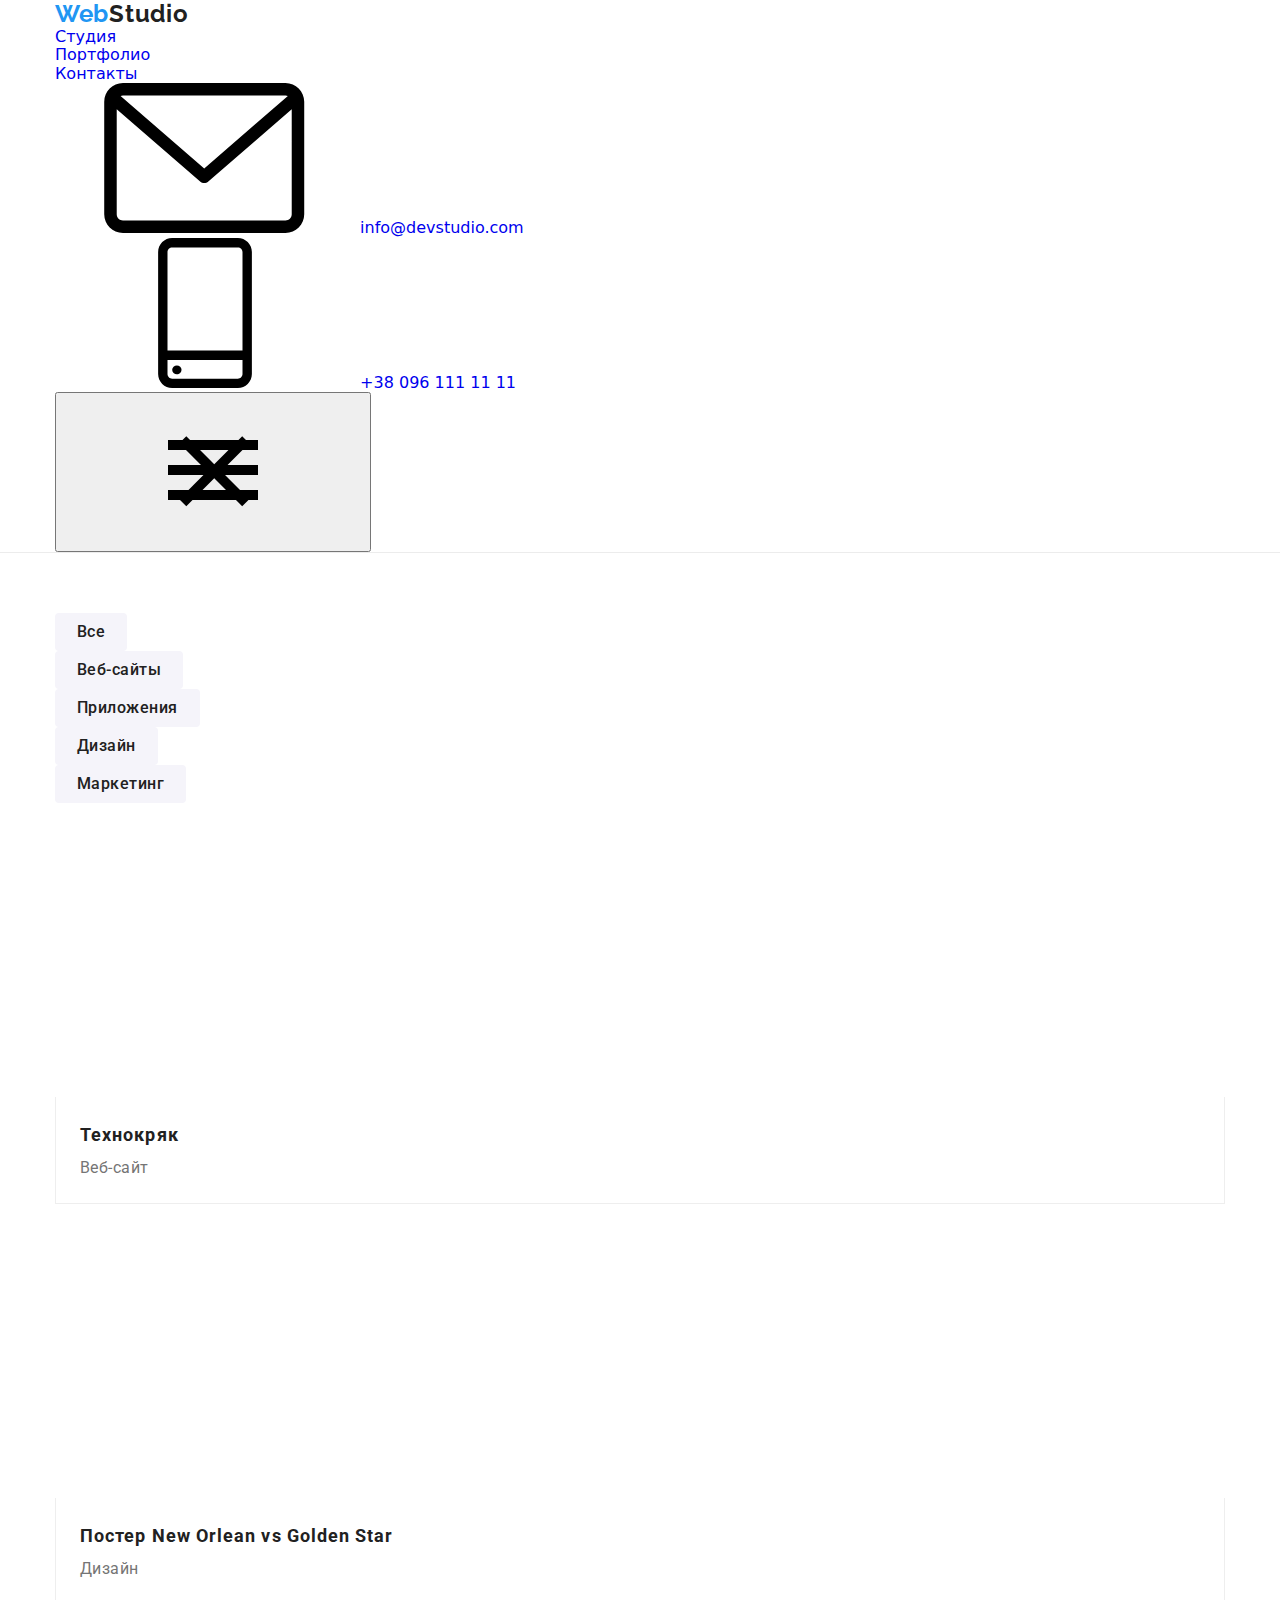
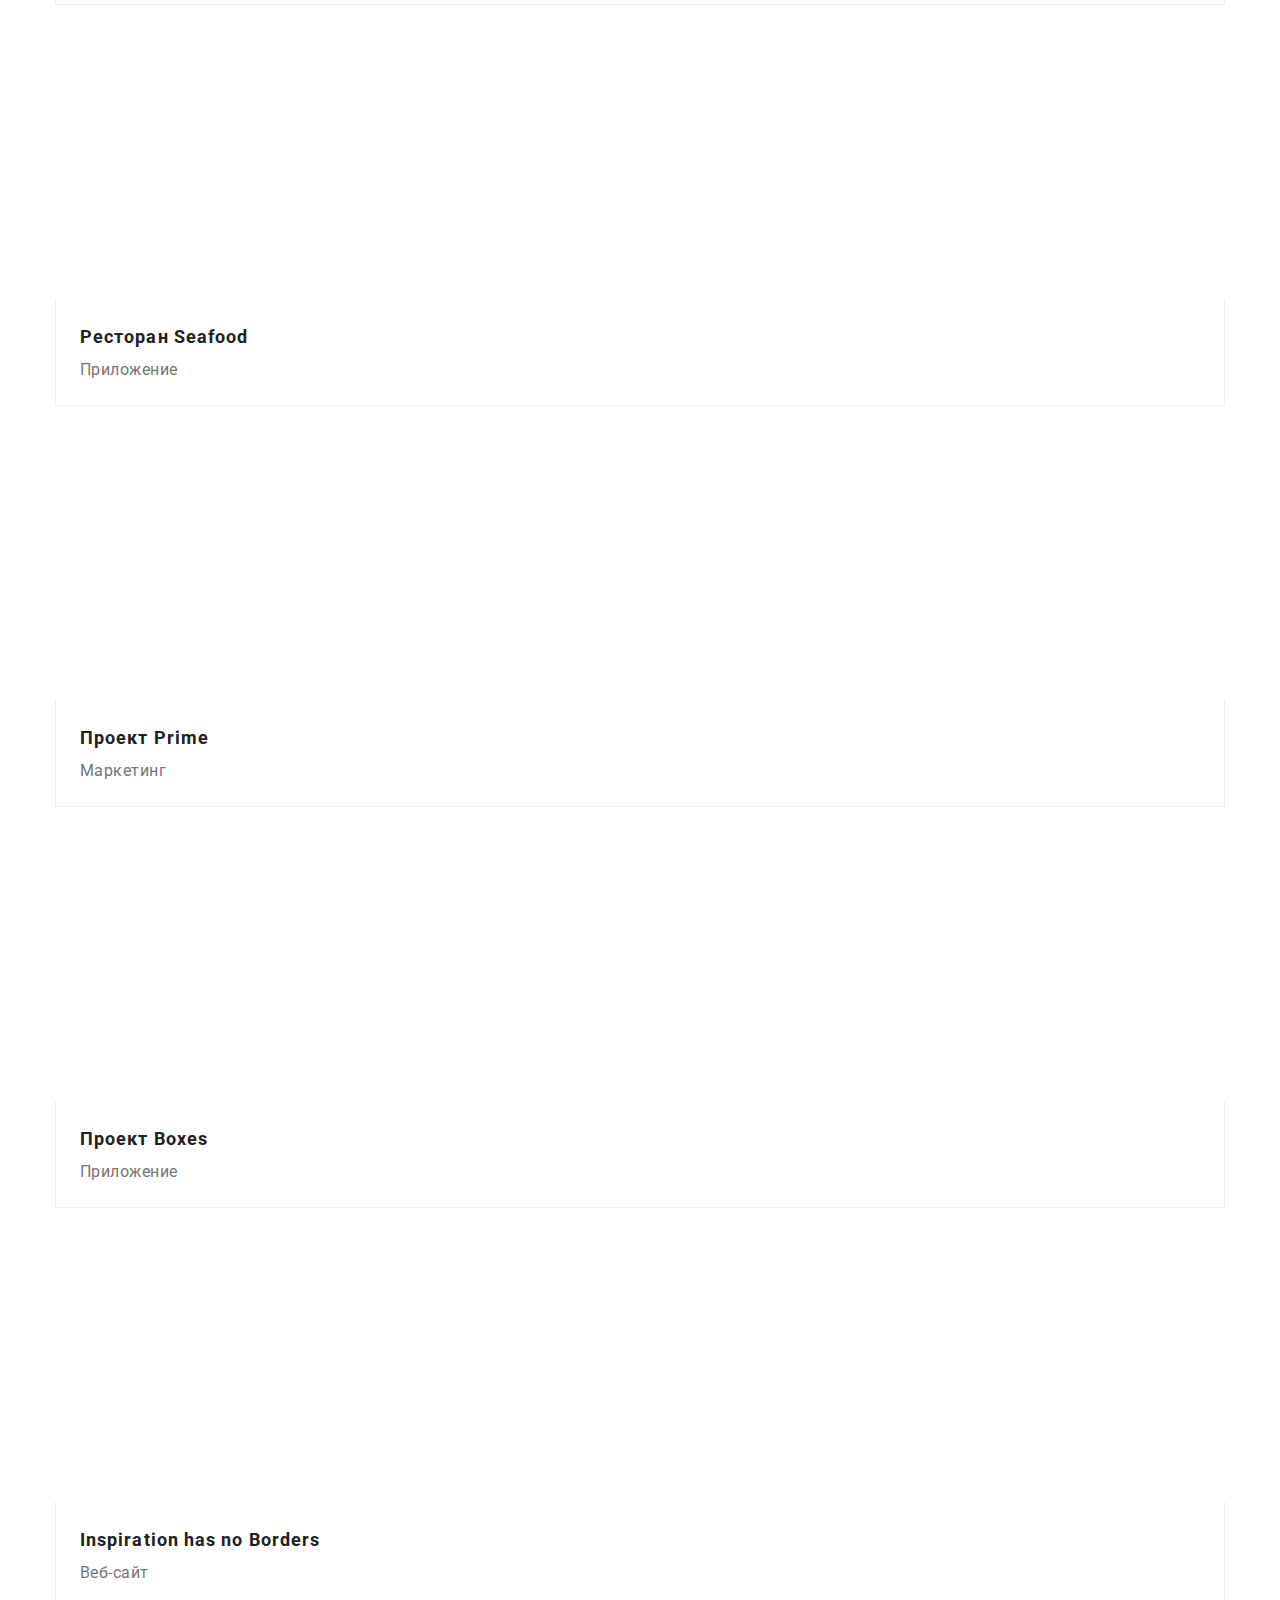
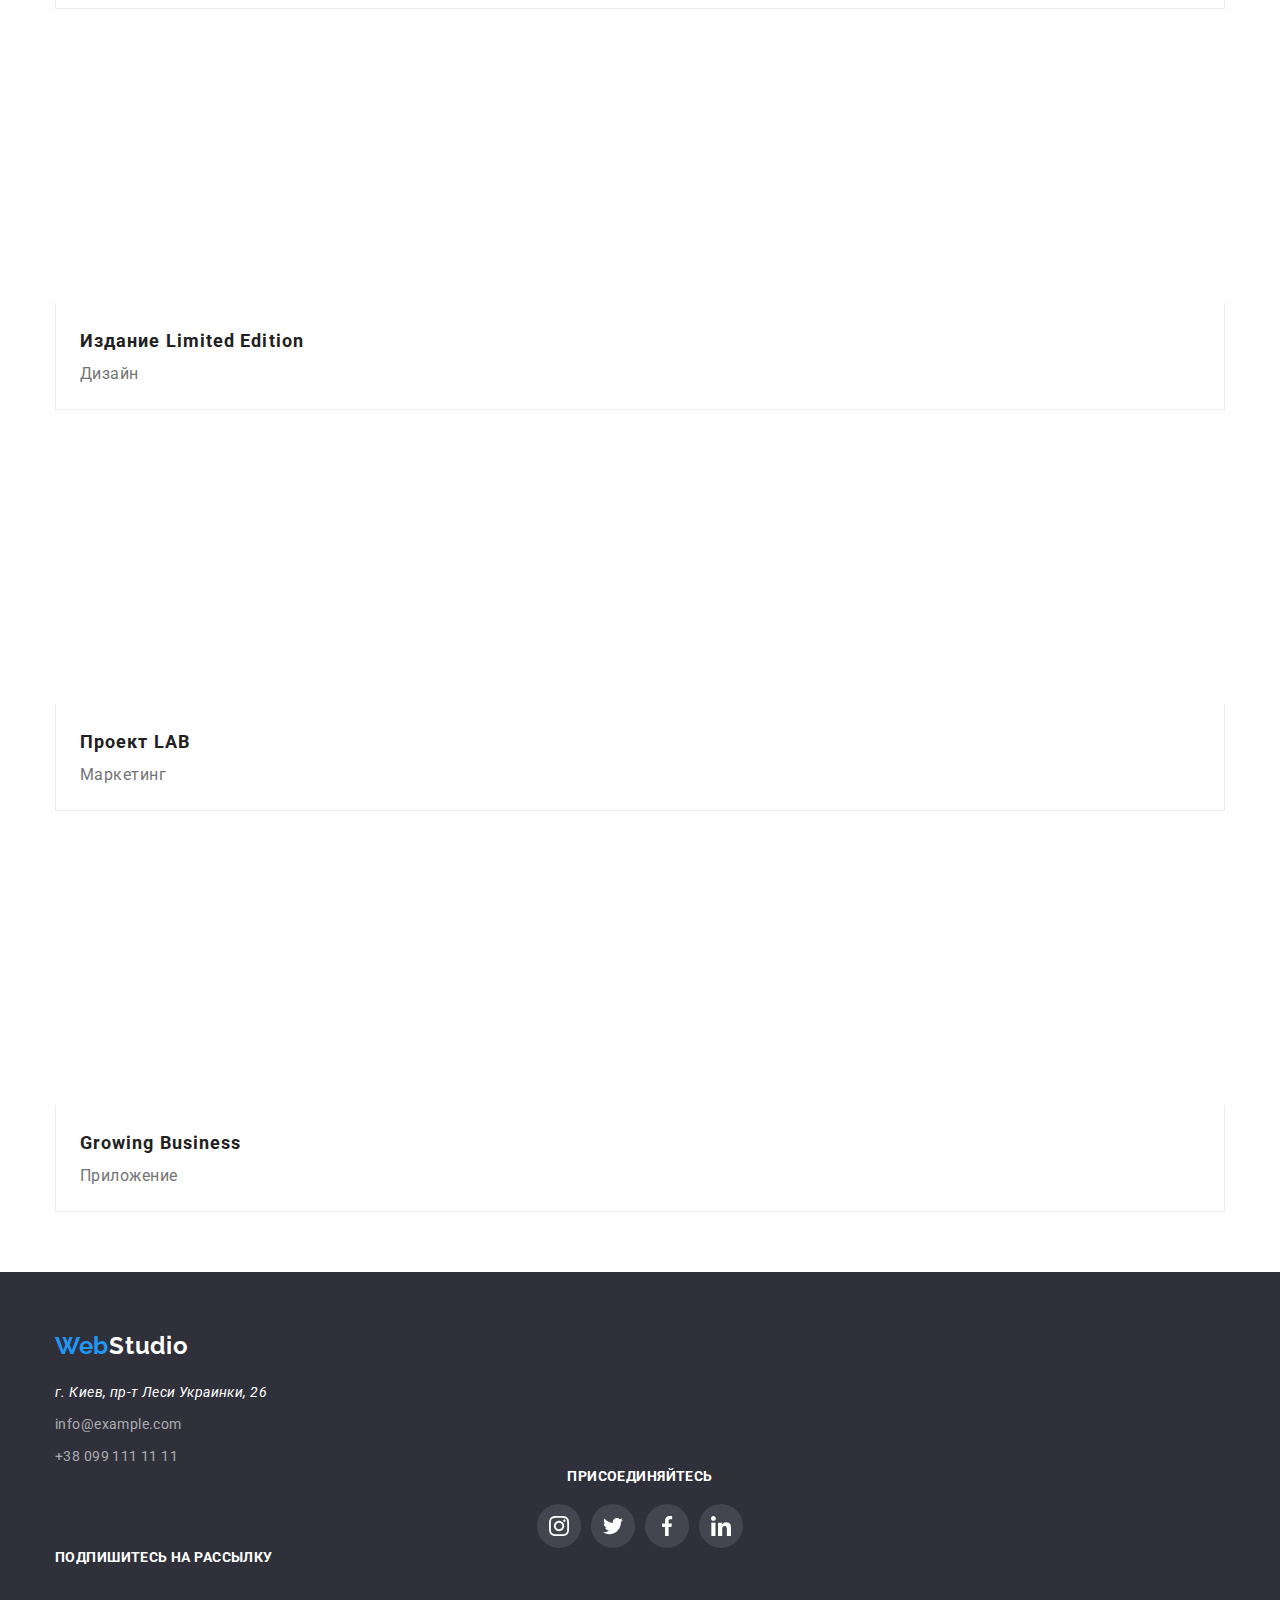
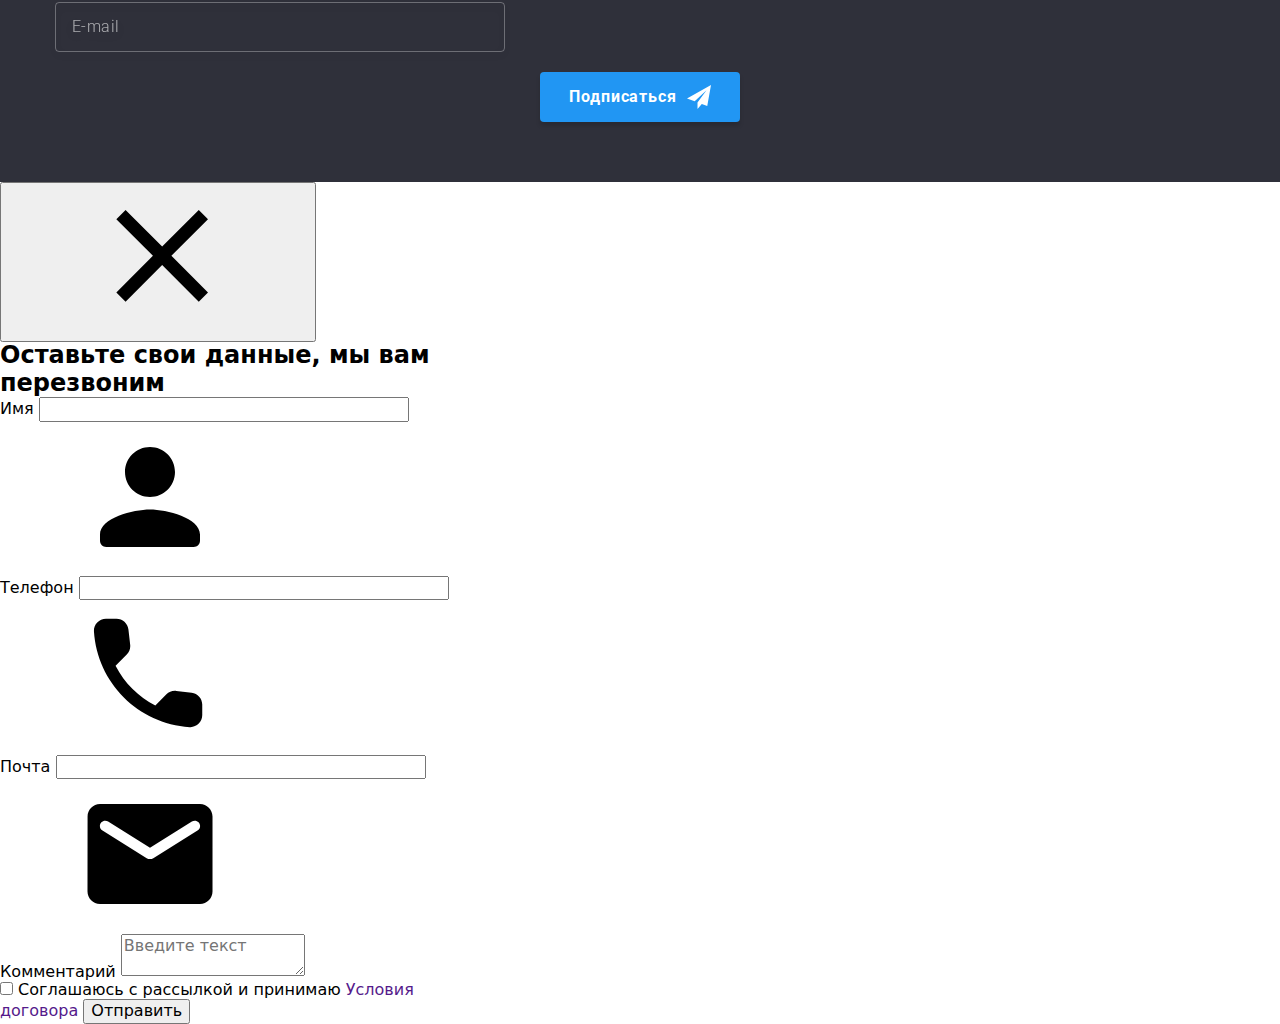
==== commit 31ae52c5: "Додав доступність і пройшов валідацію html" ====
--- a/portfolio.html
+++ b/portfolio.html
@@ -1,6 +1,6 @@
 <!DOCTYPE html>
 
-<html lang="en">
+<html lang="ru">
 
 <head>
   <meta charset="UTF-8" />
@@ -19,7 +19,7 @@
   <header class="header">
     <div class="container">
       <nav class="navigation-header">
-        <a href="index.html" class="logo-header"><span class="logo-accent">Web</span>Studio</a>
+        <a href="index.html" class="logo-header" lang="en"><span class="logo-accent">Web</span>Studio</a>
         <div id="myMenu" class="mobile-menu">
           <ul class="link-list">
             <li><a href="index.html" class="link">Студия</a></li>
@@ -31,7 +31,7 @@
               <svg class="icon-mail">
                 <use href="./img/sprite.svg#icon-envelope"></use>
               </svg>
-              <a href="mailto:info@devstudio.com" class="link">info@devstudio.com</a>
+              <a href="mailto:info@devstudio.com" class="link" lang="en">info@devstudio.com</a>
             </li>
             <li class="flex">
               <svg class="icon-phone">
@@ -94,7 +94,7 @@
               </div>
 
               <div class="card-border">
-                <h4 class="portfolio-card-name">Постер New Orlean vs Golden Star</h4>
+                <h4 class="portfolio-card-name">Постер <span lang="en"> New Orlean vs Golden Star </span></h4>
                 <p class="portfolio-card-desc">Дизайн</p>
               </div>
             </a>
@@ -108,7 +108,7 @@
               </div>
 
               <div class="card-border">
-                <h4 class="portfolio-card-name">Ресторан Seafood</h4>
+                <h4 class="portfolio-card-name">Ресторан <span lang="en">Seafood</span></h4>
                 <p class="portfolio-card-desc">Приложение</p>
               </div>
             </a>
@@ -122,7 +122,7 @@
               </div>
 
               <div class="card-border">
-                <h4 class="portfolio-card-name">Проект Prime</h4>
+                <h4 class="portfolio-card-name">Проект <span lang="en">Prime</span></h4>
                 <p class="portfolio-card-desc">Маркетинг</p>
               </div>
             </a>
@@ -136,7 +136,7 @@
               </div>
 
               <div class="card-border">
-                <h4 class="portfolio-card-name">Проект Boxes</h4>
+                <h4 class="portfolio-card-name">Проект <span lang="en">Boxes</span></h4>
                 <p class="portfolio-card-desc">Приложение</p>
               </div>
             </a>
@@ -150,7 +150,7 @@
               </div>
 
               <div class="card-border">
-                <h4 class="portfolio-card-name">Inspiration has no Borders</h4>
+                <h4 class="portfolio-card-name" lang="en">Inspiration has no Borders</h4>
                 <p class="portfolio-card-desc">Веб-сайт</p>
               </div>
             </a>
@@ -164,7 +164,7 @@
               </div>
 
               <div class="card-border">
-                <h4 class="portfolio-card-name">Издание Limited Edition</h4>
+                <h4 class="portfolio-card-name">Издание <span lang="en">Limited Edition</span></h4>
                 <p class="portfolio-card-desc">Дизайн</p>
               </div>
             </a>
@@ -178,7 +178,7 @@
               </div>
 
               <div class="card-border">
-                <h4 class="portfolio-card-name">Проект LAB</h4>
+                <h4 class="portfolio-card-name">Проект <span lang="en">LAB</span></h4>
                 <p class="portfolio-card-desc">Маркетинг</p>
               </div>
             </a>
@@ -192,7 +192,7 @@
               </div>
 
               <div class="card-border">
-                <h4 class="portfolio-card-name">Growing Business</h4>
+                <h4 class="portfolio-card-name" lang="en">Growing Business</h4>
                 <p class="portfolio-card-desc">Приложение</p>
               </div>
             </a>
@@ -207,7 +207,7 @@
       <div class="flex">
         <div class="info">
           <div class="logo text-center">
-            <a href="index.html" class="logo-footer"><span class="logo-accent">Web</span>Studio</a>
+            <a href="index.html" class="logo-footer"><span class="logo-accent" lang="en">Web</span>Studio</a>
           </div>
           <ul class="address-container">
             <li class="address-item">
@@ -216,7 +216,7 @@
               </address>
             </li>
             <li class="address-item">
-              <a href="mailto:info@devstudio.com" class="footer-contact-link">info@example.com</a>
+              <a href="mailto:info@devstudio.com" class="footer-contact-link" lang="en">info@example.com</a>
             </li>
             <li class="address-item">
               <a href="tel:+380961111111" class="footer-contact-link">+38 099 111 11 11</a>
--- a/css/main.min.css
+++ b/css/main.min.css
@@ -1,2 +1,2 @@
-/*! modern-normalize v0.7.0 | MIT License | https://github.com/sindresorhus/modern-normalize */*,*::before,*::after{-webkit-box-sizing:border-box;box-sizing:border-box}:root{-moz-tab-size:4;-o-tab-size:4;tab-size:4}html{line-height:1.15;-webkit-text-size-adjust:100%}body{margin:0}body{font-family:system-ui,-apple-system,"Segoe UI",Roboto,Helvetica,Arial,sans-serif,"Apple Color Emoji","Segoe UI Emoji"}hr{height:0}abbr[title]{-webkit-text-decoration:underline dotted;text-decoration:underline dotted}b,strong{font-weight:bolder}code,kbd,samp,pre{font-family:ui-monospace, SFMono-Regular, Consolas, "Liberation Mono", Menlo, monospace;font-size:1em}small{font-size:80%}sub,sup{font-size:75%;line-height:0;position:relative;vertical-align:baseline}sub{bottom:-0.25em}sup{top:-0.5em}button,input,optgroup,select,textarea{font-family:inherit;font-size:100%;line-height:1.15;margin:0}button,select{text-transform:none}button,[type="button"],[type="reset"],[type="submit"]{-webkit-appearance:button}button::-moz-focus-inner,[type="button"]::-moz-focus-inner,[type="reset"]::-moz-focus-inner,[type="submit"]::-moz-focus-inner{border-style:none;padding:0}button:-moz-focusring,[type="button"]:-moz-focusring,[type="reset"]:-moz-focusring,[type="submit"]:-moz-focusring{outline:1px dotted ButtonText}legend{padding:0}progress{vertical-align:baseline}[type="number"]::-webkit-inner-spin-button,[type="number"]::-webkit-outer-spin-button{height:auto}[type="search"]{-webkit-appearance:textfield;outline-offset:-2px}[type="search"]::-webkit-search-decoration{-webkit-appearance:none}::-webkit-file-upload-button{-webkit-appearance:button;font:inherit}summary{display:list-item}body{margin:0;padding:0}ul,li{list-style:none;margin:0;padding:0}a,a:visited{text-decoration:none}h1,h2,h4,p{margin:0;padding:0}.container{padding:0 15px;margin-left:auto;margin-right:auto}@media screen and (min-width: 480px){.container{width:480px}}@media screen and (min-width: 768px){.container{width:768px}}@media screen and (min-width: 1200px){.container{width:1200px}}@media screen and (max-width: 767px){.navigation-header{height:60px;display:-webkit-box;display:-ms-flexbox;display:flex;-webkit-box-align:center;-ms-flex-align:center;align-items:center;-webkit-box-pack:justify;-ms-flex-pack:justify;justify-content:space-between}.drop-menu{padding:0;width:40px;height:40px;background-color:Transparent;border:none}.drop-menu svg{width:40px;height:40px;fill:#000}.drop-menu:active{margin:0;padding:0}.drop-menu:active svg .icon-open{fill:#2196F3}.drop-menu:active svg .icon-close{fill:#2196F3}.icon-open{display:block}.icon-close{display:none}.is-open .icon-open{display:none}.is-open .icon-close{display:block;fill:#2196F3}.header{position:relative}.mobile-menu{display:none;position:absolute;z-index:2;top:60px;left:0;right:0;padding:60px 0;background:#fff;border-top:1px solid #ECECEC}.mobile-menu.is-open{display:block}.link-list li:not(:last-child){margin-bottom:40px}.mobile-menu li{text-align:center}.mobile-menu .link{font-family:Roboto;font-size:18px;font-weight:500;line-height:21px;letter-spacing:0.02em;color:#212121}.mobile-menu .link:hover{color:#2196F3}.link-list .underline-studio{color:#2196F3}.link-list .underline-studio:after{content:'';display:block;background:#2196F3;border-radius:2px;margin-left:auto;margin-right:auto;width:61px;height:4px;margin-top:8px}.link-list .underline-portfolio{color:#2196F3}.link-list .underline-portfolio:after{content:'';display:block;background:#2196F3;border-radius:2px;margin-left:auto;margin-right:auto;width:97px;height:4px;margin-top:8px}.contact-list{margin-top:60px}.contact-list li:not(:first-child){margin-top:16px}.contact-list .flex{display:-webkit-box;display:-ms-flexbox;display:flex;-webkit-box-align:center;-ms-flex-align:center;align-items:center;-webkit-box-pack:center;-ms-flex-pack:center;justify-content:center}.contact-list .icon-mail{width:16px;height:12px;fill:#757575;margin-right:10px}.contact-list .icon-phone{width:10px;height:15px;fill:#757575;margin-right:10px}.contact-list .link{font-family:Roboto;font-style:normal;font-weight:500;font-size:18px;line-height:21px;letter-spacing:0.02em;color:#757575}.contact-list .flex:hover .icon-mail{fill:#2196F3}.contact-list .flex:hover .icon-phone{fill:#2196F3}}@media screen and (min-width: 768px) and (max-width: 1199px){.drop-menu{display:none}.navigation-header{display:-webkit-box;display:-ms-flexbox;display:flex;-webkit-box-align:center;-ms-flex-align:center;align-items:center}.mobile-menu{display:-webkit-box;display:-ms-flexbox;display:flex}.link-list{display:-webkit-box;display:-ms-flexbox;display:flex;-webkit-box-align:center;-ms-flex-align:center;align-items:center;margin-left:88px;margin-right:84px}.link-list li:not(:last-child){margin-right:50px}.link-list .link{display:inline-block;font-family:Roboto;font-weight:500;font-size:14px;line-height:16px;letter-spacing:0.02em;color:#212121;padding:32px 0;height:80px}.link-list .link:hover{color:#2196F3}.link-list .underline-studio{color:#2196F3}.link-list .underline-studio:after{content:'';display:block;background:#2196F3;border-radius:2px;height:4px;margin-top:28px}.contact-list{height:80px;padding:21px 0}.contact-list .flex{display:-webkit-box;display:-ms-flexbox;display:flex}.contact-list .flex:not(:last-child){margin-bottom:10px}.contact-list .flex:hover .icon-mail{fill:#2196F3}.contact-list .flex:hover .icon-phone{fill:#2196F3}.contact-list .flex:hover .link{color:#2196F3}.contact-list .icon-mail{width:16px;height:12px;fill:#757575;margin-right:10px}.contact-list .icon-phone{width:10px;height:15px;fill:#757575;margin-right:10px}.contact-list .link{font-family:Roboto;font-weight:500;font-size:12px;line-height:14px;letter-spacing:0.02em;color:#757575}}.logo-header{font-family:Raleway;font-style:normal;font-weight:700;font-size:24px;line-height:28px;letter-spacing:0.03em;color:#212121}.logo-header .logo-accent{color:#2196F3}.logo-header:visited{color:#212121}.logo-header:visited .logo-accent{color:#2196F3}.logo-footer{font-family:Raleway;font-style:normal;font-weight:700;font-size:24px;line-height:28px;letter-spacing:0.03em;color:#FFFFFF}.logo-footer .logo-accent{color:#2196F3}.logo-footer:visited{color:#ffffff}.logo-footer:visited .logo-accent{color:#2196F3}@media screen and (max-width: 767px){.text-center{text-align:center}}.footer{padding:60px 0;background:#2F303A}.address-container{margin-top:20px}.address-item:not(:first-child){margin-top:8px}.address{font-family:Roboto;font-size:14px;line-height:24px;letter-spacing:0.03em;color:#FFFFFF}.footer-contact-link{font-family:Roboto;font-size:14px;line-height:24px;letter-spacing:0.03em;color:rgba(255,255,255,0.6)}.welcome-footer{font-family:Roboto;font-weight:700;font-size:14px;line-height:16px;text-align:center;letter-spacing:0.03em;text-transform:uppercase;color:#FFFFFF}.soclink-item:not(:last-child){margin-right:10px}.footer-soclink-list{display:-webkit-box;display:-ms-flexbox;display:flex;-webkit-box-pack:center;-ms-flex-pack:center;justify-content:center;margin-top:20px}.footer-soclink-bg{display:-webkit-box;display:-ms-flexbox;display:flex;-webkit-box-align:center;-ms-flex-align:center;align-items:center;-webkit-box-pack:center;-ms-flex-pack:center;justify-content:center;width:44px;height:44px;background:rgba(255,255,255,0.1);border-radius:50%}.footer-soclink{width:20px;height:20px;fill:#ffffff}.subscribe-label{font-family:Roboto;font-weight:700;font-size:14px;line-height:16px;letter-spacing:0.03em;text-transform:uppercase;color:#FFFFFF}.subscribe-input{margin-top:35px;padding-left:16px;font-weight:300;font-family:Roboto;line-height:20px;color:rgba(255,255,255,0.6);background-color:transparent;border:1px solid rgba(255,255,255,0.3);-webkit-box-sizing:border-box;box-sizing:border-box;-webkit-filter:drop-shadow(0px 4px 4px rgba(0,0,0,0.15));filter:drop-shadow(0px 4px 4px rgba(0,0,0,0.15));border-radius:4px}.subscribe-input::-webkit-input-placeholder{font-family:Roboto;line-height:20px;display:-webkit-box;display:flex;-webkit-box-align:center;align-items:center;letter-spacing:0.03em;color:rgba(255,255,255,0.6)}.subscribe-input:-ms-input-placeholder{font-family:Roboto;line-height:20px;display:-ms-flexbox;display:flex;-ms-flex-align:center;align-items:center;letter-spacing:0.03em;color:rgba(255,255,255,0.6)}.subscribe-input::-ms-input-placeholder{font-family:Roboto;line-height:20px;display:-ms-flexbox;display:flex;-ms-flex-align:center;align-items:center;letter-spacing:0.03em;color:rgba(255,255,255,0.6)}.subscribe-input::placeholder{font-family:Roboto;line-height:20px;display:-webkit-box;display:-ms-flexbox;display:flex;-webkit-box-align:center;-ms-flex-align:center;align-items:center;letter-spacing:0.03em;color:rgba(255,255,255,0.6)}.subscribe-button{margin-left:auto;margin-right:auto;margin-top:20px;display:inline-block;width:200px;height:50px;background:#2196F3;-webkit-box-shadow:0px 4px 4px rgba(0,0,0,0.15);box-shadow:0px 4px 4px rgba(0,0,0,0.15);border-radius:4px;border-style:none;font-family:Roboto;font-weight:700;font-size:16px;line-height:30px;display:-webkit-box;display:-ms-flexbox;display:flex;-webkit-box-align:center;-ms-flex-align:center;align-items:center;-webkit-box-pack:center;-ms-flex-pack:center;justify-content:center;letter-spacing:0.06em;color:#FFFFFF}.icon-send{margin-left:10px;width:24px;height:24px}@media screen and (max-width: 767px){.address-item{text-align:center}.soclink-info,.subscribe{margin-top:60px}.subscribe-input{width:100%;height:50px;margin-left:auto;margin-right:auto}}@media screen and (min-width: 480px){.subscribe-input{width:450px;height:50px}}@media screen and (max-width: 1199px){.subscribe-input{margin-top:35px}.subscribe-label{display:-webkit-box;display:-ms-flexbox;display:flex;-webkit-box-pack:center;-ms-flex-pack:center;justify-content:center}}@media screen and (min-width: 768px) and (max-width: 1199px){.footer .flex{display:-webkit-box;display:-ms-flexbox;display:flex;-ms-flex-wrap:wrap;flex-wrap:wrap}.info{margin-left:60px;margin-right:165px;width:232px;display:-webkit-box;display:-ms-flexbox;display:flex;-webkit-box-orient:vertical;-webkit-box-direction:normal;-ms-flex-direction:column;flex-direction:column;-webkit-box-pack:center;-ms-flex-pack:center;justify-content:center}.info .logo{margin-left:auto;margin-right:auto}.address-container{display:-webkit-box;display:-ms-flexbox;display:flex;-webkit-box-orient:vertical;-webkit-box-direction:normal;-ms-flex-direction:column;flex-direction:column;-webkit-box-align:center;-ms-flex-align:center;align-items:center}.soclink-info{width:206px;height:80px;margin-top:5px}.footer .subscribe{width:450px;height:156px;margin-left:auto;margin-right:auto;margin-top:60px}.subscribe-input{margin-top:20px}}.hero{background-image:-webkit-gradient(linear, left top, left bottom, from(rgba(47,48,58,0.4)), to(rgba(47,48,58,0.4))),url("../img/hero/hero-image.jpg");background-image:linear-gradient(rgba(47,48,58,0.4), rgba(47,48,58,0.4)),url("../img/hero/hero-image.jpg");background-repeat:no-repeat;background-size:cover;background-position:center}@media screen and (max-width: 767px){.hero{padding:118px 0}.h1-hero{margin:auto;width:360px;font-family:Roboto;font-weight:900;font-size:26px;line-height:42px;text-align:center;letter-spacing:0.06em;text-transform:uppercase;color:#FFFFFF}.button-hero{display:block;margin-top:30px;width:200px;height:50px;margin-left:auto;margin-right:auto;font-family:Roboto;font-weight:700;font-size:16px;line-height:30px;letter-spacing:0.06em;text-align:center;color:#FFFFFF;background:#2196F3;-webkit-box-shadow:0px 4px 4px rgba(0,0,0,0.15);box-shadow:0px 4px 4px rgba(0,0,0,0.15);border-radius:4px}}@media screen and (min-width: 768px) and (max-width: 1199px){.hero{padding:118px 0}.h1-hero{margin:auto;width:360px;font-family:Roboto;font-weight:900;font-size:26px;line-height:42px;text-align:center;letter-spacing:0.06em;text-transform:uppercase;color:#FFFFFF}.button-hero{display:block;margin-top:30px;width:200px;height:50px;margin-left:auto;margin-right:auto;font-family:Roboto;font-weight:700;font-size:16px;line-height:30px;letter-spacing:0.06em;text-align:center;color:#FFFFFF;background:#2196F3;-webkit-box-shadow:0px 4px 4px rgba(0,0,0,0.15);box-shadow:0px 4px 4px rgba(0,0,0,0.15);border-radius:4px}}@media screen and (max-width: 767px){.features{padding:60px 0}.features-item:not(:last-child){margin-bottom:30px}.icon-background{background:#F5F4FA;border-radius:4px;padding:25px 0}.icon-background .icon{display:block;width:70px;height:70px;margin:auto}.h4-features{margin-top:30px;text-align:center;font-family:Roboto;font-weight:700;font-size:14px;line-height:16px;letter-spacing:0.03em;text-transform:uppercase;color:#212121}.p-features{margin-top:10px;font-family:Roboto;font-weight:400;font-size:14px;line-height:24px;letter-spacing:0.03em;color:#757575}}@media screen and (min-width: 768px) and (max-width: 1199px){.features{padding:60px 0}.features-set{display:-webkit-box;display:-ms-flexbox;display:flex;-ms-flex-wrap:wrap;flex-wrap:wrap}.features-set .features-item{width:calc((100% - 30px) / 2)}.features-item:nth-child(2n-1){margin-right:30px}.features-item:nth-child(1){margin-bottom:30px}.features-item:nth-child(2){margin-bottom:30px}.icon-background{background:#F5F4FA;border-radius:4px;padding:25px 0}.icon-background .icon{display:block;width:70px;height:70px;margin:auto}.h4-features{margin-top:30px;font-family:Roboto;font-weight:700;font-size:14px;line-height:16px;letter-spacing:0.03em;text-transform:uppercase;color:#212121}.p-features{margin-top:10px;font-family:Roboto;font-weight:400;font-size:14px;line-height:24px;letter-spacing:0.03em;color:#757575}}@media screen and (max-width: 1199px){.product{display:none}}.team{padding:60px 0;background-color:#F5F4FA}.h2-team{font-family:Roboto;font-weight:700;font-size:28px;line-height:33px;text-align:center;letter-spacing:0.03em;color:#212121}.team-card{background:#FFFFFF;-webkit-box-shadow:0px 1px 3px rgba(0,0,0,0.12),0px 1px 1px rgba(0,0,0,0.14),0px 2px 1px rgba(0,0,0,0.2);box-shadow:0px 1px 3px rgba(0,0,0,0.12),0px 1px 1px rgba(0,0,0,0.14),0px 2px 1px rgba(0,0,0,0.2);border-radius:0px 0px 4px 4px}.card-name{font-family:Roboto;font-weight:500;font-size:16px;line-height:19px;text-align:center;letter-spacing:0.03em;color:#212121;margin-top:30px}.card-desc{font-family:Roboto;font-size:16px;line-height:19px;text-align:center;letter-spacing:0.03em;color:#757575;margin-top:10px}.soclink-list{display:-webkit-box;display:-ms-flexbox;display:flex;-webkit-box-pack:center;-ms-flex-pack:center;justify-content:center}.soclink-bg{width:44px;height:44px;padding:12px}.soclink{width:20px;height:20px;fill:#AFB1B8}@media screen and (max-width: 1199px){.h2-team{margin-bottom:30px}}@media screen and (max-width: 767px){.team-card:not(:last-child){margin-bottom:30px}.soclink-list{margin-top:16px}.team-card{margin-left:auto;margin-right:auto;padding-bottom:24px;width:100%}.team-card img{display:block;width:100%}}@media screen and (min-width: 480px) and (max-width: 767px){.team-card{margin-left:auto;margin-right:auto;width:450px}}@media screen and (min-width: 768px) and (max-width: 1199px){.team-list{display:-webkit-box;display:-ms-flexbox;display:flex;-ms-flex-wrap:wrap;flex-wrap:wrap}.team-card{width:calc((100% - 34px)/2)}.team-card img{display:block;width:100%}.team-card:nth-child(2n-1){margin-right:30px}.team-card:nth-child(1){margin-bottom:30px}.team-card:nth-child(2){margin-bottom:30px}.soclink-list{margin-top:16px;margin-bottom:24px}}.clients{padding:60px 0}.h2-clients{font-family:Roboto;font-weight:700;text-align:center;letter-spacing:0.03em;color:#212121}.client-link{display:-webkit-inline-box;display:-ms-inline-flexbox;display:inline-flex;-webkit-box-align:center;-ms-flex-align:center;align-items:center;-webkit-box-pack:center;-ms-flex-pack:center;justify-content:center;border:1px solid #AFB1B8;border-radius:4px;-webkit-transition:500ms;transition:500ms;-webkit-transition-timing-function:cubic-bezier(0.4, 0, 0.2, 1);transition-timing-function:cubic-bezier(0.4, 0, 0.2, 1)}.client-icon-fill{fill:#AFB1B8;-webkit-transition:500ms;transition:500ms;-webkit-transition-timing-function:cubic-bezier(0.4, 0, 0.2, 1);transition-timing-function:cubic-bezier(0.4, 0, 0.2, 1)}.clients-item:hover .client-link{border-color:#2196F3;-webkit-transition:500ms;transition:500ms;-webkit-transition-timing-function:cubic-bezier(0.4, 0, 0.2, 1);transition-timing-function:cubic-bezier(0.4, 0, 0.2, 1)}.clients-item:hover .client-icon-fill{-webkit-transition:500ms;transition:500ms;-webkit-transition-timing-function:cubic-bezier(0.4, 0, 0.2, 1);transition-timing-function:cubic-bezier(0.4, 0, 0.2, 1);fill:#2196f3}.client-icon-1{width:44px;height:49px;fill:#afb1b8}.client-icon-2{width:40px;height:52px;fill:#afb1b8}.client-icon-3{width:40px;height:42px;fill:#afb1b8}.client-icon-4{width:79px;height:42px;fill:#afb1b8}.client-icon-5{width:59px;height:47px;fill:#afb1b8}.client-icon-6{width:88px;height:45px;fill:#afb1b8}@media screen and (max-width: 1199px){.clients-list{display:-webkit-box;display:-ms-flexbox;display:flex;-ms-flex-wrap:wrap;flex-wrap:wrap}.h2-clients{margin-bottom:30px;font-size:28px;line-height:33px}}@media screen and (max-width: 767px){.clients-item{margin-bottom:30px;width:calc((100% - 15px*2) / 2)}.client-link{height:90px;width:100%}.clients-item:nth-child(2n+1){margin-right:15px}.clients-item:nth-child(2n){margin-left:15px}.clients-item:nth-child(5){margin-bottom:0}.clients-item:nth-child(6){margin-bottom:0}}@media screen and (min-width: 768px) and (max-width: 1199px){.client-link{height:90px;width:226px}.clients-item{width:calc((100% - 60px) / 3)}.clients-item:nth-child(1){margin-bottom:30px;margin-right:30px}.clients-item:nth-child(2){margin-bottom:30px;margin-right:30px}.clients-item:nth-child(3){margin-bottom:30px}.clients-item:nth-child(4){margin-right:30px}.clients-item:nth-child(5){margin-right:30px}}.btn-portfolio{display:block;padding:6px 22px;height:38px;background:#F5F4FA;border-radius:4px;font-family:Roboto;font-weight:500;font-size:16px;text-align:center;letter-spacing:0.03em;border-style:none;color:#212121}.btn-portfolio:hover,.btn-portfolio:active{background:#2196F3;color:#FFFFFF;-webkit-box-shadow:0px 3px 1px rgba(0,0,0,0.1),0px 1px 2px rgba(0,0,0,0.08),0px 2px 2px rgba(0,0,0,0.12);box-shadow:0px 3px 1px rgba(0,0,0,0.1),0px 1px 2px rgba(0,0,0,0.08),0px 2px 2px rgba(0,0,0,0.12)}@media screen and (max-width: 767px){.filtres{margin-bottom:40px;display:-webkit-box;display:-ms-flexbox;display:flex;-ms-flex-wrap:wrap;flex-wrap:wrap}.btn-portfolio:not(:last-child){margin-right:8px}.btn-portfolio:nth-child(4){margin-top:15px}.btn-portfolio:nth-child(5){margin-top:15px}}.portfolio{border-top:1px solid #ECECEC;padding:60px 0}.project-card{width:100%;margin-left:auto;margin-right:auto}.project-card:hover{-webkit-box-shadow:0px 1px 1px rgba(0,0,0,0.12),0px 4px 4px rgba(0,0,0,0.06),1px 4px 6px rgba(0,0,0,0.16);box-shadow:0px 1px 1px rgba(0,0,0,0.12),0px 4px 4px rgba(0,0,0,0.06),1px 4px 6px rgba(0,0,0,0.16)}.card-border{padding:20px 24px;border-right:1px solid #EEEEEE;border-bottom:1px solid #EEEEEE;border-left:1px solid #EEEEEE}.portfolio-card-name{font-family:Roboto;font-weight:700;font-size:18px;line-height:36px;letter-spacing:0.06em;color:#212121}.portfolio-card-desc{font-family:Roboto;font-size:16px;line-height:30px;letter-spacing:0.03em;color:#757575}.animation-overlay{position:relative;width:100%;height:294px}.animation-overlay:hover .text{top:0;left:0;opacity:0.9}.animation-overlay .text{z-index:1;position:absolute;top:100%;left:0;opacity:0;pointer-events:none;width:100%;height:100%;padding:70px 24px;background:rgba(33,150,243,0.9);font-family:Roboto;font-size:18px;font-weight:400;line-height:28px;letter-spacing:0.03em;color:#FFFFFF;-webkit-transition:500ms;transition:500ms;-webkit-transition-timing-function:cubic-bezier(0.4, 0, 0.2, 1);transition-timing-function:cubic-bezier(0.4, 0, 0.2, 1)}@media screen and (max-width: 767px){.project-card:not(:last-child){margin-bottom:30px}.img-contain-1{width:100%;height:100%;background:url("../img/projects/mobile/mobile-img(1).jpg");background-size:cover;background-position:center;background-repeat:no-repeat}.img-contain-2{width:100%;height:100%;background:url("../img/projects/mobile/mobile-img(2).jpg");background-size:cover;background-position:center;background-repeat:no-repeat}.img-contain-3{width:100%;height:100%;background:url("../img/projects/mobile/mobile-img(3).jpg");background-size:cover;background-position:center;background-repeat:no-repeat}.img-contain-4{width:100%;height:100%;background:url("../img/projects/mobile/mobile-img(4).jpg");background-size:cover;background-position:center;background-repeat:no-repeat}.img-contain-5{width:100%;height:100%;background:url("../img/projects/mobile/mobile-img(5).jpg");background-size:cover;background-position:center;background-repeat:no-repeat}.img-contain-6{width:100%;height:100%;background:url("../img/projects/mobile/mobile-img(6).jpg");background-size:cover;background-position:center;background-repeat:no-repeat}.img-contain-7{width:100%;height:100%;background:url("../img/projects/mobile/mobile-img(7).jpg");background-size:cover;background-position:center;background-repeat:no-repeat}.img-contain-8{width:100%;height:100%;background:url("../img/projects/mobile/mobile-img(8).jpg");background-size:cover;background-position:center;background-repeat:no-repeat}.img-contain-9{width:100%;height:100%;background:url("../img/projects/mobile/mobile-img(9).jpg");background-size:cover;background-position:center;background-repeat:no-repeat}}@media screen and (min-width: 480px){.project-card{width:450px;height:404px}}@media screen and (max-width: 479px){.modal{width:100%}.form-input{width:100%}}@media screen and (min-width: 480px){.modal{width:450px}.form-input{width:370px}}@media screen and (max-width: 1199px){.is-hidden{visibility:hidden;opacity:0;pointer-events:none;-webkit-transition:500ms;transition:500ms;-webkit-transition-timing-function:cubic-bezier(0.4, 0, 0.2, 1);transition-timing-function:cubic-bezier(0.4, 0, 0.2, 1)}.backdrop{position:fixed;top:0;left:0;bottom:0;right:0;overflow-y:scroll;padding:93px 15px;background:rgba(0,0,0,0.2);z-index:3;-webkit-transition:500ms;transition:500ms;-webkit-transition-timing-function:cubic-bezier(0.4, 0, 0.2, 1);transition-timing-function:cubic-bezier(0.4, 0, 0.2, 1)}.close-btn{width:30px;height:30px;margin:8px;float:right;background:#fff;border:1px solid rgba(0,0,0,0.1);border-radius:50%;padding:5px}.icon-close-form{width:18px;height:18px}.icon-close-form:hover{fill:#2196F3}.modal{position:absolute;left:50%;-webkit-transform:translateX(-50%);transform:translateX(-50%);overflow-y:scroll;height:auto;background-color:#fff;-webkit-box-shadow:0px 1px 3px rgba(0,0,0,0.12),0px 1px 1px rgba(0,0,0,0.14),0px 2px 1px rgba(0,0,0,0.2);box-shadow:0px 1px 3px rgba(0,0,0,0.12),0px 1px 1px rgba(0,0,0,0.14),0px 2px 1px rgba(0,0,0,0.2);border-radius:4px;-webkit-transition:500ms;transition:500ms;-webkit-transition-timing-function:cubic-bezier(0.4, 0, 0.2, 1);transition-timing-function:cubic-bezier(0.4, 0, 0.2, 1)}.form-container{max-width:448px;margin-left:auto;margin-right:auto;padding:40px 40px}.form-title{margin:0;margin-bottom:12px;text-align:center;font-weight:700;line-height:23px;font-size:20px;letter-spacing:0.03em;text-align:center;color:#212121}.form-flex{display:-webkit-box;display:-ms-flexbox;display:flex;-webkit-box-orient:vertical;-webkit-box-direction:normal;-ms-flex-direction:column;flex-direction:column}.form-label{margin-bottom:4px;font-size:12px;letter-spacing:0.01em;line-height:14px;color:#757575}.form-input{margin:auto;padding-left:42px;height:40px;border:1px solid rgba(33,33,33,0.2);-webkit-box-sizing:border-box;box-sizing:border-box;border-radius:4px}.form-input:focus{border-radius:4px;border:1px solid #2196F3;outline:none}.icon-field{position:relative}.icon-form{position:absolute;width:18px;height:18px;left:12px;bottom:11px}.form-input:focus+.icon-form{fill:#2196F3}.icon-field:not(:first-child){margin-top:10px}.form-textarea{height:120px;border:1px solid rgba(33,33,33,0.2);-webkit-box-sizing:border-box;box-sizing:border-box;border-radius:4px;padding:12px 16px;color:#757575}.form-textarea:focus{border:1px solid #2196f3;outline:none}.form-textarea .form-textarea::-webkit-input-placeholder{font-family:Roboto;font-size:14px;line-height:16px;letter-spacing:0.01em;color:rgba(117,117,117,0.5)}.form-textarea .form-textarea:-ms-input-placeholder{font-family:Roboto;font-size:14px;line-height:16px;letter-spacing:0.01em;color:rgba(117,117,117,0.5)}.form-textarea .form-textarea::-ms-input-placeholder{font-family:Roboto;font-size:14px;line-height:16px;letter-spacing:0.01em;color:rgba(117,117,117,0.5)}.form-textarea .form-textarea::placeholder{font-family:Roboto;font-size:14px;line-height:16px;letter-spacing:0.01em;color:rgba(117,117,117,0.5)}.a-checkbox{-webkit-text-decoration-line:underline;text-decoration-line:underline;color:#2196F3}.btn-submit{display:block;margin-top:30px;width:200px;height:50px;background:#188CE8;-webkit-box-shadow:0px 4px 4px rgba(0,0,0,0.15);box-shadow:0px 4px 4px rgba(0,0,0,0.15);border-radius:4px;font-family:Roboto;font-weight:700;font-size:16px;line-height:30px;text-align:center;letter-spacing:0.06em;color:#FFFFFF;margin-left:auto;margin-right:auto}.field{display:-webkit-box;display:-ms-flexbox;display:flex;-webkit-box-align:center;-ms-flex-align:center;align-items:center;margin-top:20px;font-family:Roboto;font-size:12px;line-height:14px;letter-spacing:0.03em;color:#757575}.checkbox{-webkit-appearance:none;-moz-appearance:none;appearance:none;position:absolute}.icon-checkbox{display:inline-block;min-width:16px;height:15px;margin-right:6px;background-image:url("../img/svg/icon-checkbox.svg")}.label{font-weight:400;font-size:12px;line-height:14px;letter-spacing:0.03em;letter-spacing:0.03em;color:#757575}.checkbox:checked+.icon-checkbox{border-color:transparent;background-color:#2196F3;background-image:url("../img/svg/icon-check.svg");background-size:contain;background-origin:border-box}}
+/*! modern-normalize v0.7.0 | MIT License | https://github.com/sindresorhus/modern-normalize */*,*::before,*::after{-webkit-box-sizing:border-box;box-sizing:border-box}:root{-moz-tab-size:4;-o-tab-size:4;tab-size:4}html{line-height:1.15;-webkit-text-size-adjust:100%}body{margin:0}body{font-family:system-ui,-apple-system,"Segoe UI",Roboto,Helvetica,Arial,sans-serif,"Apple Color Emoji","Segoe UI Emoji"}hr{height:0}abbr[title]{-webkit-text-decoration:underline dotted;text-decoration:underline dotted}b,strong{font-weight:bolder}code,kbd,samp,pre{font-family:ui-monospace, SFMono-Regular, Consolas, "Liberation Mono", Menlo, monospace;font-size:1em}small{font-size:80%}sub,sup{font-size:75%;line-height:0;position:relative;vertical-align:baseline}sub{bottom:-0.25em}sup{top:-0.5em}button,input,optgroup,select,textarea{font-family:inherit;font-size:100%;line-height:1.15;margin:0}button,select{text-transform:none}button,[type="button"],[type="reset"],[type="submit"]{-webkit-appearance:button}button::-moz-focus-inner,[type="button"]::-moz-focus-inner,[type="reset"]::-moz-focus-inner,[type="submit"]::-moz-focus-inner{border-style:none;padding:0}button:-moz-focusring,[type="button"]:-moz-focusring,[type="reset"]:-moz-focusring,[type="submit"]:-moz-focusring{outline:1px dotted ButtonText}legend{padding:0}progress{vertical-align:baseline}[type="number"]::-webkit-inner-spin-button,[type="number"]::-webkit-outer-spin-button{height:auto}[type="search"]{-webkit-appearance:textfield;outline-offset:-2px}[type="search"]::-webkit-search-decoration{-webkit-appearance:none}::-webkit-file-upload-button{-webkit-appearance:button;font:inherit}summary{display:list-item}body{margin:0;padding:0}ul,li{list-style:none;margin:0;padding:0}a,a:visited{text-decoration:none}h1,h2,h4,p{margin:0;padding:0}.container{padding:0 15px;margin-left:auto;margin-right:auto}@media screen and (min-width: 480px){.container{width:480px}}@media screen and (min-width: 768px){.container{width:768px}}@media screen and (min-width: 1200px){.container{width:1200px}}@media screen and (max-width: 767px){.navigation-header{height:60px;display:-webkit-box;display:-ms-flexbox;display:flex;-webkit-box-align:center;-ms-flex-align:center;align-items:center;-webkit-box-pack:justify;-ms-flex-pack:justify;justify-content:space-between}.drop-menu{padding:0;width:40px;height:40px;background-color:Transparent;border:none}.drop-menu svg{width:40px;height:40px;fill:#000}.drop-menu:active{margin:0;padding:0}.drop-menu:active svg .icon-open{fill:#2196F3}.drop-menu:active svg .icon-close{fill:#2196F3}.icon-open{display:block}.icon-close{display:none}.is-open .icon-open{display:none}.is-open .icon-close{display:block;fill:#2196F3}.header{position:relative}.mobile-menu{display:none;position:absolute;z-index:2;top:60px;left:0;right:0;padding:60px 0;background:#fff;border-top:1px solid #ECECEC}.mobile-menu.is-open{display:block}.link-list li:not(:last-child){margin-bottom:40px}.mobile-menu li{text-align:center}.mobile-menu .link{font-family:Roboto;font-size:18px;font-weight:500;line-height:21px;letter-spacing:0.02em;color:#212121}.mobile-menu .link:hover{color:#2196F3}.link-list .underline-studio{color:#2196F3}.link-list .underline-studio:after{content:'';display:block;background:#2196F3;border-radius:2px;margin-left:auto;margin-right:auto;width:61px;height:4px;margin-top:8px}.link-list .underline-portfolio{color:#2196F3}.link-list .underline-portfolio:after{content:'';display:block;background:#2196F3;border-radius:2px;margin-left:auto;margin-right:auto;width:97px;height:4px;margin-top:8px}.contact-list{margin-top:60px}.contact-list li:not(:first-child){margin-top:16px}.contact-list .flex{display:-webkit-box;display:-ms-flexbox;display:flex;-webkit-box-align:center;-ms-flex-align:center;align-items:center;-webkit-box-pack:center;-ms-flex-pack:center;justify-content:center}.contact-list .icon-mail{width:16px;height:12px;fill:#757575;margin-right:10px}.contact-list .icon-phone{width:10px;height:15px;fill:#757575;margin-right:10px}.contact-list .link{font-family:Roboto;font-style:normal;font-weight:500;font-size:18px;line-height:21px;letter-spacing:0.02em;color:#757575}.contact-list .flex:hover .icon-mail{fill:#2196F3}.contact-list .flex:hover .icon-phone{fill:#2196F3}}@media screen and (min-width: 768px) and (max-width: 1199px){.drop-menu{display:none}.navigation-header{display:-webkit-box;display:-ms-flexbox;display:flex;-webkit-box-align:center;-ms-flex-align:center;align-items:center}.mobile-menu{display:-webkit-box;display:-ms-flexbox;display:flex}.link-list{display:-webkit-box;display:-ms-flexbox;display:flex;-webkit-box-align:center;-ms-flex-align:center;align-items:center;margin-left:88px;margin-right:84px}.link-list li:not(:last-child){margin-right:50px}.link-list .link{display:inline-block;font-family:Roboto;font-weight:500;font-size:14px;line-height:16px;letter-spacing:0.02em;color:#212121;padding:32px 0;height:80px}.link-list .link:hover{color:#2196F3}.link-list .underline-studio{color:#2196F3}.link-list .underline-studio:after{content:'';display:block;background:#2196F3;border-radius:2px;height:4px;margin-top:28px}.link-list .underline-portfolio{color:#2196F3}.link-list .underline-portfolio:after{content:'';display:block;background:#2196F3;border-radius:2px;height:4px;margin-top:28px}.contact-list{height:80px;padding:21px 0}.contact-list .flex{display:-webkit-box;display:-ms-flexbox;display:flex}.contact-list .flex:not(:last-child){margin-bottom:10px}.contact-list .flex:hover .icon-mail{fill:#2196F3}.contact-list .flex:hover .icon-phone{fill:#2196F3}.contact-list .flex:hover .link{color:#2196F3}.contact-list .icon-mail{width:16px;height:12px;fill:#757575;margin-right:10px}.contact-list .icon-phone{width:10px;height:15px;fill:#757575;margin-right:10px}.contact-list .link{font-family:Roboto;font-weight:500;font-size:12px;line-height:14px;letter-spacing:0.02em;color:#757575}}.logo-header{font-family:Raleway;font-style:normal;font-weight:700;font-size:24px;line-height:28px;letter-spacing:0.03em;color:#212121}.logo-header .logo-accent{color:#2196F3}.logo-header:visited{color:#212121}.logo-header:visited .logo-accent{color:#2196F3}.logo-footer{font-family:Raleway;font-style:normal;font-weight:700;font-size:24px;line-height:28px;letter-spacing:0.03em;color:#FFFFFF}.logo-footer .logo-accent{color:#2196F3}.logo-footer:visited{color:#ffffff}.logo-footer:visited .logo-accent{color:#2196F3}@media screen and (max-width: 767px){.text-center{text-align:center}}.footer{padding:60px 0;background:#2F303A}.address-container{margin-top:20px}.address-item:not(:first-child){margin-top:8px}.address{font-family:Roboto;font-size:14px;line-height:24px;letter-spacing:0.03em;color:#FFFFFF}.footer-contact-link{font-family:Roboto;font-size:14px;line-height:24px;letter-spacing:0.03em;color:rgba(255,255,255,0.6)}.welcome-footer{font-family:Roboto;font-weight:700;font-size:14px;line-height:16px;text-align:center;letter-spacing:0.03em;text-transform:uppercase;color:#FFFFFF}.soclink-item:not(:last-child){margin-right:10px}.footer-soclink-list{display:-webkit-box;display:-ms-flexbox;display:flex;-webkit-box-pack:center;-ms-flex-pack:center;justify-content:center;margin-top:20px}.footer-soclink-bg{display:-webkit-box;display:-ms-flexbox;display:flex;-webkit-box-align:center;-ms-flex-align:center;align-items:center;-webkit-box-pack:center;-ms-flex-pack:center;justify-content:center;width:44px;height:44px;background:rgba(255,255,255,0.1);border-radius:50%}.footer-soclink{width:20px;height:20px;fill:#ffffff}.subscribe-label{font-family:Roboto;font-weight:700;font-size:14px;line-height:16px;letter-spacing:0.03em;text-transform:uppercase;color:#FFFFFF}.subscribe-input{margin-top:35px;padding-left:16px;font-weight:300;font-family:Roboto;line-height:20px;color:rgba(255,255,255,0.6);background-color:transparent;border:1px solid rgba(255,255,255,0.3);-webkit-box-sizing:border-box;box-sizing:border-box;-webkit-filter:drop-shadow(0px 4px 4px rgba(0,0,0,0.15));filter:drop-shadow(0px 4px 4px rgba(0,0,0,0.15));border-radius:4px}.subscribe-input::-webkit-input-placeholder{font-family:Roboto;line-height:20px;display:-webkit-box;display:flex;-webkit-box-align:center;align-items:center;letter-spacing:0.03em;color:rgba(255,255,255,0.6)}.subscribe-input:-ms-input-placeholder{font-family:Roboto;line-height:20px;display:-ms-flexbox;display:flex;-ms-flex-align:center;align-items:center;letter-spacing:0.03em;color:rgba(255,255,255,0.6)}.subscribe-input::-ms-input-placeholder{font-family:Roboto;line-height:20px;display:-ms-flexbox;display:flex;-ms-flex-align:center;align-items:center;letter-spacing:0.03em;color:rgba(255,255,255,0.6)}.subscribe-input::placeholder{font-family:Roboto;line-height:20px;display:-webkit-box;display:-ms-flexbox;display:flex;-webkit-box-align:center;-ms-flex-align:center;align-items:center;letter-spacing:0.03em;color:rgba(255,255,255,0.6)}.subscribe-button{margin-left:auto;margin-right:auto;margin-top:20px;display:inline-block;width:200px;height:50px;background:#2196F3;-webkit-box-shadow:0px 4px 4px rgba(0,0,0,0.15);box-shadow:0px 4px 4px rgba(0,0,0,0.15);border-radius:4px;border-style:none;font-family:Roboto;font-weight:700;font-size:16px;line-height:30px;display:-webkit-box;display:-ms-flexbox;display:flex;-webkit-box-align:center;-ms-flex-align:center;align-items:center;-webkit-box-pack:center;-ms-flex-pack:center;justify-content:center;letter-spacing:0.06em;color:#FFFFFF}.icon-send{margin-left:10px;width:24px;height:24px}@media screen and (max-width: 767px){.address-item{text-align:center}.soclink-info,.subscribe{margin-top:60px}.subscribe-input{width:100%;height:50px;margin-left:auto;margin-right:auto}}@media screen and (min-width: 480px){.subscribe-input{width:450px;height:50px}}@media screen and (max-width: 1199px){.subscribe-input{margin-top:35px}.subscribe-label{display:-webkit-box;display:-ms-flexbox;display:flex;-webkit-box-pack:center;-ms-flex-pack:center;justify-content:center}}@media screen and (min-width: 768px) and (max-width: 1199px){.footer .flex{display:-webkit-box;display:-ms-flexbox;display:flex;-ms-flex-wrap:wrap;flex-wrap:wrap}.info{margin-left:60px;margin-right:165px;width:232px;display:-webkit-box;display:-ms-flexbox;display:flex;-webkit-box-orient:vertical;-webkit-box-direction:normal;-ms-flex-direction:column;flex-direction:column;-webkit-box-pack:center;-ms-flex-pack:center;justify-content:center}.info .logo{margin-left:auto;margin-right:auto}.address-container{display:-webkit-box;display:-ms-flexbox;display:flex;-webkit-box-orient:vertical;-webkit-box-direction:normal;-ms-flex-direction:column;flex-direction:column;-webkit-box-align:center;-ms-flex-align:center;align-items:center}.soclink-info{width:206px;height:80px;margin-top:5px}.footer .subscribe{width:450px;height:156px;margin-left:auto;margin-right:auto;margin-top:60px}.subscribe-input{margin-top:20px}}.hero{background-image:-webkit-gradient(linear, left top, left bottom, from(rgba(47,48,58,0.4)), to(rgba(47,48,58,0.4))),url("../img/hero/hero-image.jpg");background-image:linear-gradient(rgba(47,48,58,0.4), rgba(47,48,58,0.4)),url("../img/hero/hero-image.jpg");background-repeat:no-repeat;background-size:cover;background-position:center}@media screen and (max-width: 767px){.hero{padding:118px 0}.h1-hero{margin:auto;width:360px;font-family:Roboto;font-weight:900;font-size:26px;line-height:42px;text-align:center;letter-spacing:0.06em;text-transform:uppercase;color:#FFFFFF}.button-hero{display:block;margin-top:30px;width:200px;height:50px;margin-left:auto;margin-right:auto;font-family:Roboto;font-weight:700;font-size:16px;line-height:30px;letter-spacing:0.06em;text-align:center;color:#FFFFFF;background:#2196F3;-webkit-box-shadow:0px 4px 4px rgba(0,0,0,0.15);box-shadow:0px 4px 4px rgba(0,0,0,0.15);border-radius:4px}}@media screen and (min-width: 768px) and (max-width: 1199px){.hero{padding:118px 0}.h1-hero{margin:auto;width:360px;font-family:Roboto;font-weight:900;font-size:26px;line-height:42px;text-align:center;letter-spacing:0.06em;text-transform:uppercase;color:#FFFFFF}.button-hero{display:block;margin-top:30px;width:200px;height:50px;margin-left:auto;margin-right:auto;font-family:Roboto;font-weight:700;font-size:16px;line-height:30px;letter-spacing:0.06em;text-align:center;color:#FFFFFF;background:#2196F3;-webkit-box-shadow:0px 4px 4px rgba(0,0,0,0.15);box-shadow:0px 4px 4px rgba(0,0,0,0.15);border-radius:4px}}@media screen and (max-width: 767px){.features{padding:60px 0}.features-item:not(:last-child){margin-bottom:30px}.icon-background{background:#F5F4FA;border-radius:4px;padding:25px 0}.icon-background .icon{display:block;width:70px;height:70px;margin:auto}.h4-features{margin-top:30px;text-align:center;font-family:Roboto;font-weight:700;font-size:14px;line-height:16px;letter-spacing:0.03em;text-transform:uppercase;color:#212121}.p-features{margin-top:10px;font-family:Roboto;font-weight:400;font-size:14px;line-height:24px;letter-spacing:0.03em;color:#757575}}@media screen and (min-width: 768px) and (max-width: 1199px){.features{padding:60px 0}.features-set{display:-webkit-box;display:-ms-flexbox;display:flex;-ms-flex-wrap:wrap;flex-wrap:wrap}.features-set .features-item{width:calc((100% - 30px) / 2)}.features-item:nth-child(2n-1){margin-right:30px}.features-item:nth-child(1){margin-bottom:30px}.features-item:nth-child(2){margin-bottom:30px}.icon-background{background:#F5F4FA;border-radius:4px;padding:25px 0}.icon-background .icon{display:block;width:70px;height:70px;margin:auto}.h4-features{margin-top:30px;font-family:Roboto;font-weight:700;font-size:14px;line-height:16px;letter-spacing:0.03em;text-transform:uppercase;color:#212121}.p-features{margin-top:10px;font-family:Roboto;font-weight:400;font-size:14px;line-height:24px;letter-spacing:0.03em;color:#757575}}@media screen and (max-width: 1199px){.product{display:none}}.team{padding:60px 0;background-color:#F5F4FA}.h2-team{font-family:Roboto;font-weight:700;font-size:28px;line-height:33px;text-align:center;letter-spacing:0.03em;color:#212121}.team-card{background:#FFFFFF;-webkit-box-shadow:0px 1px 3px rgba(0,0,0,0.12),0px 1px 1px rgba(0,0,0,0.14),0px 2px 1px rgba(0,0,0,0.2);box-shadow:0px 1px 3px rgba(0,0,0,0.12),0px 1px 1px rgba(0,0,0,0.14),0px 2px 1px rgba(0,0,0,0.2);border-radius:0px 0px 4px 4px}.card-name{font-family:Roboto;font-weight:500;font-size:16px;line-height:19px;text-align:center;letter-spacing:0.03em;color:#212121;margin-top:30px}.card-desc{font-family:Roboto;font-size:16px;line-height:19px;text-align:center;letter-spacing:0.03em;color:#757575;margin-top:10px}.soclink-list{display:-webkit-box;display:-ms-flexbox;display:flex;-webkit-box-pack:center;-ms-flex-pack:center;justify-content:center}.soclink-bg{width:44px;height:44px;padding:12px}.soclink{width:20px;height:20px;fill:#AFB1B8}@media screen and (max-width: 1199px){.h2-team{margin-bottom:30px}}@media screen and (max-width: 767px){.team-card:not(:last-child){margin-bottom:30px}.soclink-list{margin-top:16px}.team-card{margin-left:auto;margin-right:auto;padding-bottom:24px;width:100%}.team-card img{display:block;width:100%}}@media screen and (min-width: 480px) and (max-width: 767px){.team-card{margin-left:auto;margin-right:auto;width:450px}}@media screen and (min-width: 768px) and (max-width: 1199px){.team-list{display:-webkit-box;display:-ms-flexbox;display:flex;-ms-flex-wrap:wrap;flex-wrap:wrap}.team-card{width:calc((100% - 34px)/2)}.team-card img{display:block;width:100%}.team-card:nth-child(2n-1){margin-right:30px}.team-card:nth-child(1){margin-bottom:30px}.team-card:nth-child(2){margin-bottom:30px}.soclink-list{margin-top:16px;margin-bottom:24px}}.clients{padding:60px 0}.h2-clients{font-family:Roboto;font-weight:700;text-align:center;letter-spacing:0.03em;color:#212121}.client-link{display:-webkit-inline-box;display:-ms-inline-flexbox;display:inline-flex;-webkit-box-align:center;-ms-flex-align:center;align-items:center;-webkit-box-pack:center;-ms-flex-pack:center;justify-content:center;border:1px solid #AFB1B8;border-radius:4px;-webkit-transition:500ms;transition:500ms;-webkit-transition-timing-function:cubic-bezier(0.4, 0, 0.2, 1);transition-timing-function:cubic-bezier(0.4, 0, 0.2, 1)}.client-icon-fill{fill:#AFB1B8;-webkit-transition:500ms;transition:500ms;-webkit-transition-timing-function:cubic-bezier(0.4, 0, 0.2, 1);transition-timing-function:cubic-bezier(0.4, 0, 0.2, 1)}.clients-item:hover .client-link{border-color:#2196F3;-webkit-transition:500ms;transition:500ms;-webkit-transition-timing-function:cubic-bezier(0.4, 0, 0.2, 1);transition-timing-function:cubic-bezier(0.4, 0, 0.2, 1)}.clients-item:hover .client-icon-fill{-webkit-transition:500ms;transition:500ms;-webkit-transition-timing-function:cubic-bezier(0.4, 0, 0.2, 1);transition-timing-function:cubic-bezier(0.4, 0, 0.2, 1);fill:#2196f3}.client-icon-1{width:44px;height:49px;fill:#afb1b8}.client-icon-2{width:40px;height:52px;fill:#afb1b8}.client-icon-3{width:40px;height:42px;fill:#afb1b8}.client-icon-4{width:79px;height:42px;fill:#afb1b8}.client-icon-5{width:59px;height:47px;fill:#afb1b8}.client-icon-6{width:88px;height:45px;fill:#afb1b8}@media screen and (max-width: 1199px){.clients-list{display:-webkit-box;display:-ms-flexbox;display:flex;-ms-flex-wrap:wrap;flex-wrap:wrap}.h2-clients{margin-bottom:30px;font-size:28px;line-height:33px}}@media screen and (max-width: 767px){.clients-item{margin-bottom:30px;width:calc((100% - 15px*2) / 2)}.client-link{height:90px;width:100%}.clients-item:nth-child(2n+1){margin-right:15px}.clients-item:nth-child(2n){margin-left:15px}.clients-item:nth-child(5){margin-bottom:0}.clients-item:nth-child(6){margin-bottom:0}}@media screen and (min-width: 768px) and (max-width: 1199px){.client-link{height:90px;width:226px}.clients-item{width:calc((100% - 60px) / 3)}.clients-item:nth-child(1){margin-bottom:30px;margin-right:30px}.clients-item:nth-child(2){margin-bottom:30px;margin-right:30px}.clients-item:nth-child(3){margin-bottom:30px}.clients-item:nth-child(4){margin-right:30px}.clients-item:nth-child(5){margin-right:30px}}.btn-portfolio{display:block;padding:6px 22px;height:38px;background:#F5F4FA;border-radius:4px;font-family:Roboto;font-weight:500;font-size:16px;text-align:center;letter-spacing:0.03em;border-style:none;color:#212121}.btn-portfolio:hover,.btn-portfolio:active{background:#2196F3;color:#FFFFFF;-webkit-box-shadow:0px 3px 1px rgba(0,0,0,0.1),0px 1px 2px rgba(0,0,0,0.08),0px 2px 2px rgba(0,0,0,0.12);box-shadow:0px 3px 1px rgba(0,0,0,0.1),0px 1px 2px rgba(0,0,0,0.08),0px 2px 2px rgba(0,0,0,0.12)}@media screen and (max-width: 767px){.filtres{margin-bottom:40px;display:-webkit-box;display:-ms-flexbox;display:flex;-ms-flex-wrap:wrap;flex-wrap:wrap}.btn-portfolio:not(:last-child){margin-right:8px}.btn-portfolio:nth-child(4){margin-top:15px}.btn-portfolio:nth-child(5){margin-top:15px}}@media screen and (min-width: 768px) and (max-width: 1199px){.filtres{display:-webkit-box;display:-ms-flexbox;display:flex;-webkit-box-pack:center;-ms-flex-pack:center;justify-content:center;margin-bottom:30px}.btn-portfolio:not(:last-child){margin-right:8px}}.portfolio{border-top:1px solid #ECECEC;padding:60px 0}.project-card:hover{-webkit-box-shadow:0px 1px 1px rgba(0,0,0,0.12),0px 4px 4px rgba(0,0,0,0.06),1px 4px 6px rgba(0,0,0,0.16);box-shadow:0px 1px 1px rgba(0,0,0,0.12),0px 4px 4px rgba(0,0,0,0.06),1px 4px 6px rgba(0,0,0,0.16)}.card-border{padding:20px 24px;border-right:1px solid #EEEEEE;border-bottom:1px solid #EEEEEE;border-left:1px solid #EEEEEE}.portfolio-card-name{font-family:Roboto;font-weight:700;font-size:18px;line-height:36px;letter-spacing:0.06em;color:#212121}.portfolio-card-desc{font-family:Roboto;font-size:16px;line-height:30px;letter-spacing:0.03em;color:#757575}.animation-overlay{position:relative;width:100%;height:294px}.animation-overlay:hover .text{top:0;left:0;opacity:0.9}.animation-overlay .text{z-index:1;position:absolute;top:100%;left:0;opacity:0;pointer-events:none;width:100%;height:100%;padding:70px 24px;background:rgba(33,150,243,0.9);font-family:Roboto;font-size:18px;font-weight:400;line-height:28px;letter-spacing:0.03em;color:#FFFFFF;-webkit-transition:500ms;transition:500ms;-webkit-transition-timing-function:cubic-bezier(0.4, 0, 0.2, 1);transition-timing-function:cubic-bezier(0.4, 0, 0.2, 1)}@media screen and (max-width: 767px){.project-card{width:100%;margin-left:auto;margin-right:auto}.project-card:not(:last-child){margin-bottom:30px}.img-contain-1{width:100%;height:100%;background:url("../img/projects/mobile/mobile-img(1).jpg");background-size:cover;background-position:center;background-repeat:no-repeat}.img-contain-2{width:100%;height:100%;background:url("../img/projects/mobile/mobile-img(2).jpg");background-size:cover;background-position:center;background-repeat:no-repeat}.img-contain-3{width:100%;height:100%;background:url("../img/projects/mobile/mobile-img(3).jpg");background-size:cover;background-position:center;background-repeat:no-repeat}.img-contain-4{width:100%;height:100%;background:url("../img/projects/mobile/mobile-img(4).jpg");background-size:cover;background-position:center;background-repeat:no-repeat}.img-contain-5{width:100%;height:100%;background:url("../img/projects/mobile/mobile-img(5).jpg");background-size:cover;background-position:center;background-repeat:no-repeat}.img-contain-6{width:100%;height:100%;background:url("../img/projects/mobile/mobile-img(6).jpg");background-size:cover;background-position:center;background-repeat:no-repeat}.img-contain-7{width:100%;height:100%;background:url("../img/projects/mobile/mobile-img(7).jpg");background-size:cover;background-position:center;background-repeat:no-repeat}.img-contain-8{width:100%;height:100%;background:url("../img/projects/mobile/mobile-img(8).jpg");background-size:cover;background-position:center;background-repeat:no-repeat}.img-contain-9{width:100%;height:100%;background:url("../img/projects/mobile/mobile-img(9).jpg");background-size:cover;background-position:center;background-repeat:no-repeat}}@media screen and (min-width: 480px) and (max-width: 767px){.project-card{width:450px;height:404px}.project-card a:hover .text{top:0;left:0;opacity:0.9}}@media screen and (min-width: 768px) and (max-width: 1199px){.wrap{display:-webkit-box;display:-ms-flexbox;display:flex;-ms-flex-wrap:wrap;flex-wrap:wrap}.project-card{display:block;width:354px;margin-bottom:30px}.project-card a:hover .text{top:0;left:0;opacity:0.9}.project-card:nth-child(2n-1){margin-right:30px}.project-card:nth-child(8){margin-bottom:0}.project-card:nth-child(9){margin-bottom:0}.project-card:nth-child(1){height:404px}.project-card:nth-child(8){height:404px}.img-contain-1{width:100%;height:100%;background:url("../img/projects/img(1).jpg");background-size:cover;background-position:center;background-repeat:no-repeat}.img-contain-2{width:100%;height:100%;background:url("../img/projects/img(2).jpg");background-size:cover;background-position:center;background-repeat:no-repeat}.img-contain-3{width:100%;height:100%;background:url("../img/projects/img(3).jpg");background-size:cover;background-position:center;background-repeat:no-repeat}.img-contain-4{width:100%;height:100%;background:url("../img/projects/img(4).jpg");background-size:cover;background-position:center;background-repeat:no-repeat}.img-contain-5{width:100%;height:100%;background:url("../img/projects/img(5).jpg");background-size:cover;background-position:center;background-repeat:no-repeat}.img-contain-6{width:100%;height:100%;background:url("../img/projects/img(6).jpg");background-size:cover;background-position:center;background-repeat:no-repeat}.img-contain-7{width:100%;height:100%;background:url("../img/projects/img(7).jpg");background-size:cover;background-position:center;background-repeat:no-repeat}.img-contain-8{width:100%;height:100%;background:url("../img/projects/img(8).jpg");background-size:cover;background-position:center;background-repeat:no-repeat}.img-contain-9{width:100%;height:100%;background:url("../img/projects/img(9).jpg");background-size:cover;background-position:center;background-repeat:no-repeat}}@media screen and (max-width: 479px){.modal{width:100%}.form-input{width:100%}}@media screen and (min-width: 480px){.modal{width:450px}.form-input{width:370px}}@media screen and (max-width: 1199px){.is-hidden{visibility:hidden;opacity:0;pointer-events:none;-webkit-transition:500ms;transition:500ms;-webkit-transition-timing-function:cubic-bezier(0.4, 0, 0.2, 1);transition-timing-function:cubic-bezier(0.4, 0, 0.2, 1)}.backdrop{position:fixed;top:0;left:0;bottom:0;right:0;overflow-y:scroll;padding:93px 15px;background:rgba(0,0,0,0.2);z-index:3;-webkit-transition:500ms;transition:500ms;-webkit-transition-timing-function:cubic-bezier(0.4, 0, 0.2, 1);transition-timing-function:cubic-bezier(0.4, 0, 0.2, 1)}.close-btn{width:30px;height:30px;margin:8px;float:right;background:#fff;border:1px solid rgba(0,0,0,0.1);border-radius:50%;padding:5px}.icon-close-form{width:18px;height:18px}.icon-close-form:hover{fill:#2196F3}.modal{position:absolute;left:50%;-webkit-transform:translateX(-50%);transform:translateX(-50%);overflow-y:scroll;height:auto;background-color:#fff;-webkit-box-shadow:0px 1px 3px rgba(0,0,0,0.12),0px 1px 1px rgba(0,0,0,0.14),0px 2px 1px rgba(0,0,0,0.2);box-shadow:0px 1px 3px rgba(0,0,0,0.12),0px 1px 1px rgba(0,0,0,0.14),0px 2px 1px rgba(0,0,0,0.2);border-radius:4px;-webkit-transition:500ms;transition:500ms;-webkit-transition-timing-function:cubic-bezier(0.4, 0, 0.2, 1);transition-timing-function:cubic-bezier(0.4, 0, 0.2, 1)}.form-container{max-width:448px;margin-left:auto;margin-right:auto;padding:40px 40px}.form-title{margin:0;margin-bottom:12px;text-align:center;font-weight:700;line-height:23px;font-size:20px;letter-spacing:0.03em;text-align:center;color:#212121}.form-flex{display:-webkit-box;display:-ms-flexbox;display:flex;-webkit-box-orient:vertical;-webkit-box-direction:normal;-ms-flex-direction:column;flex-direction:column}.form-label{margin-bottom:4px;font-size:12px;letter-spacing:0.01em;line-height:14px;color:#757575}.form-input{margin:auto;padding-left:42px;height:40px;border:1px solid rgba(33,33,33,0.2);-webkit-box-sizing:border-box;box-sizing:border-box;border-radius:4px}.form-input:focus{border-radius:4px;border:1px solid #2196F3;outline:none}.icon-field{position:relative}.icon-form{position:absolute;width:18px;height:18px;left:12px;bottom:11px}.form-input:focus+.icon-form{fill:#2196F3}.icon-field:not(:first-child){margin-top:10px}.form-textarea{height:120px;border:1px solid rgba(33,33,33,0.2);-webkit-box-sizing:border-box;box-sizing:border-box;border-radius:4px;padding:12px 16px;color:#757575}.form-textarea:focus{border:1px solid #2196f3;outline:none}.form-textarea .form-textarea::-webkit-input-placeholder{font-family:Roboto;font-size:14px;line-height:16px;letter-spacing:0.01em;color:rgba(117,117,117,0.5)}.form-textarea .form-textarea:-ms-input-placeholder{font-family:Roboto;font-size:14px;line-height:16px;letter-spacing:0.01em;color:rgba(117,117,117,0.5)}.form-textarea .form-textarea::-ms-input-placeholder{font-family:Roboto;font-size:14px;line-height:16px;letter-spacing:0.01em;color:rgba(117,117,117,0.5)}.form-textarea .form-textarea::placeholder{font-family:Roboto;font-size:14px;line-height:16px;letter-spacing:0.01em;color:rgba(117,117,117,0.5)}.a-checkbox{-webkit-text-decoration-line:underline;text-decoration-line:underline;color:#2196F3}.btn-submit{display:block;margin-top:30px;width:200px;height:50px;background:#188CE8;-webkit-box-shadow:0px 4px 4px rgba(0,0,0,0.15);box-shadow:0px 4px 4px rgba(0,0,0,0.15);border-radius:4px;font-family:Roboto;font-weight:700;font-size:16px;line-height:30px;text-align:center;letter-spacing:0.06em;color:#FFFFFF;margin-left:auto;margin-right:auto}.field{display:-webkit-box;display:-ms-flexbox;display:flex;-webkit-box-align:center;-ms-flex-align:center;align-items:center;margin-top:20px;font-family:Roboto;font-size:12px;line-height:14px;letter-spacing:0.03em;color:#757575}.checkbox{-webkit-appearance:none;-moz-appearance:none;appearance:none;position:absolute}.icon-checkbox{display:inline-block;min-width:16px;height:15px;margin-right:6px;background-image:url("../img/svg/icon-checkbox.svg")}.label{font-weight:400;font-size:12px;line-height:14px;letter-spacing:0.03em;letter-spacing:0.03em;color:#757575}.checkbox:checked+.icon-checkbox{border-color:transparent;background-color:#2196F3;background-image:url("../img/svg/icon-check.svg");background-size:contain;background-origin:border-box}}
 /*# sourceMappingURL=main.min.css.map */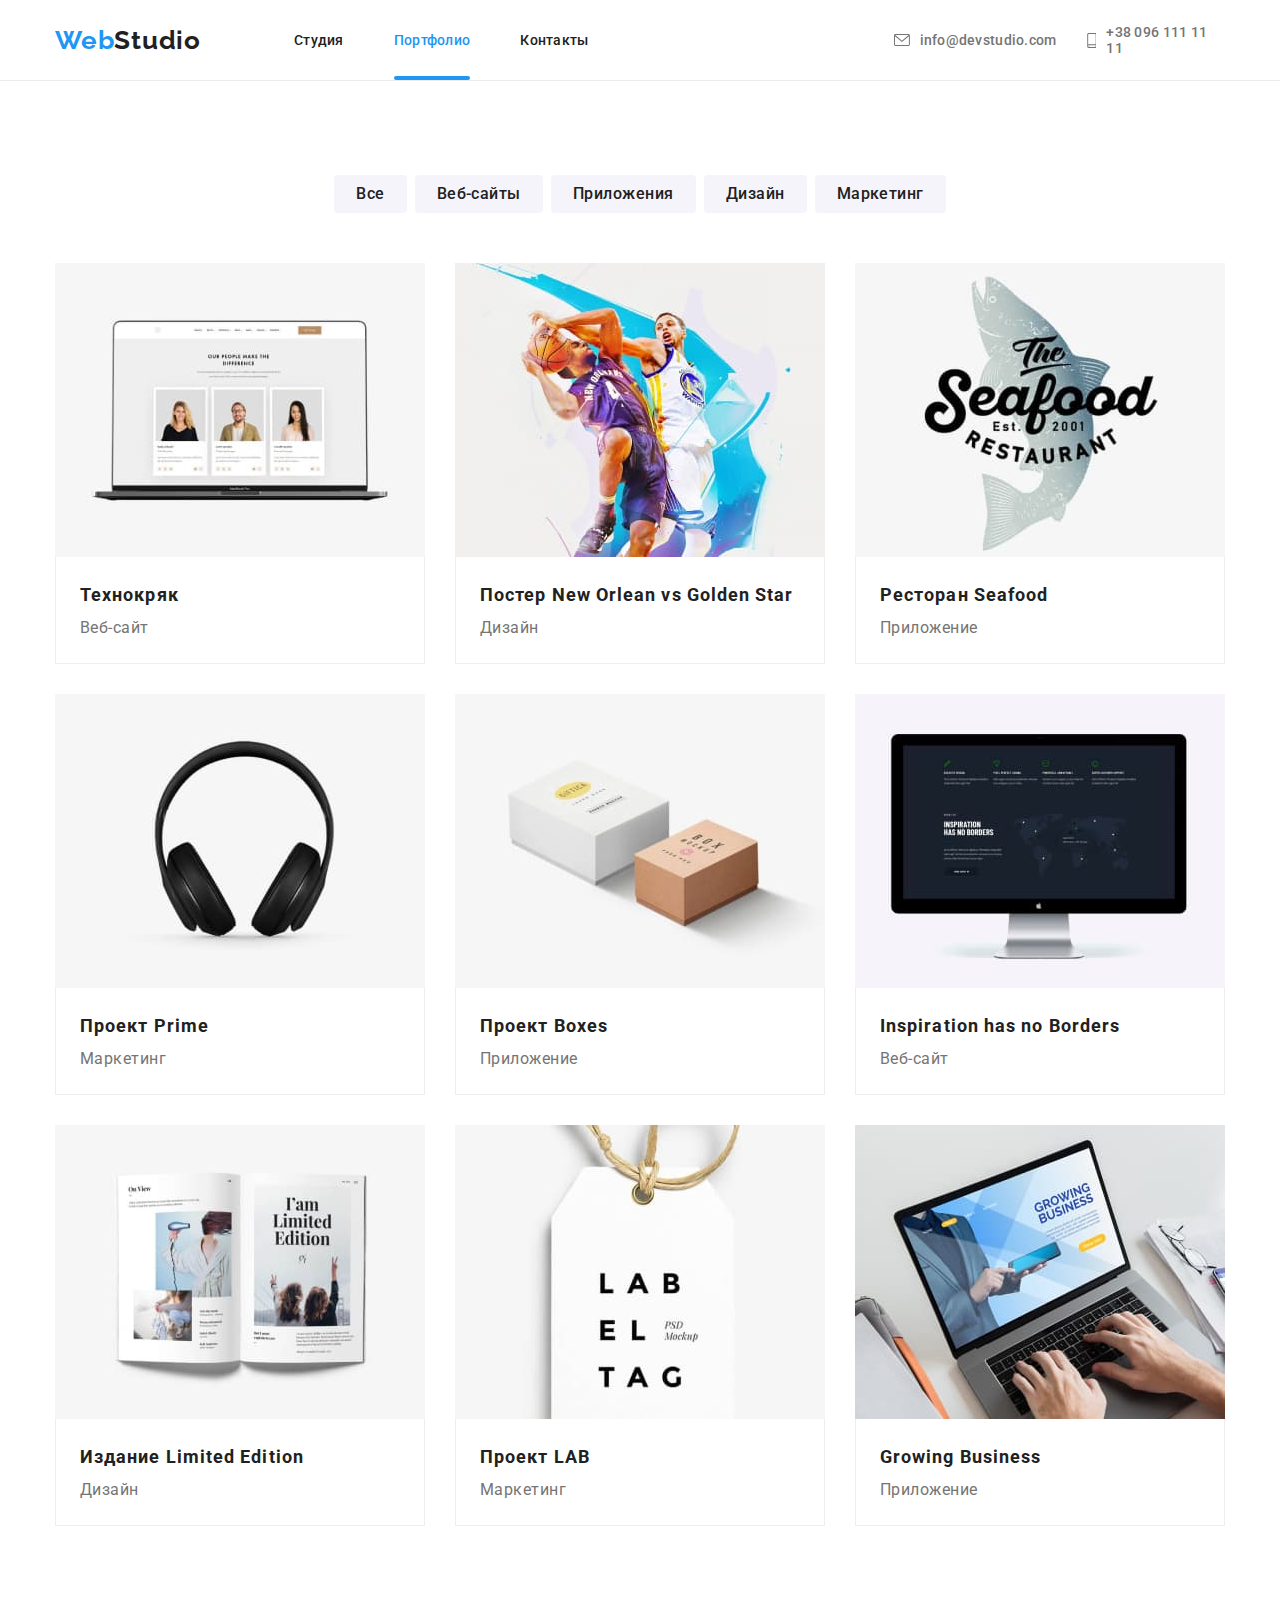
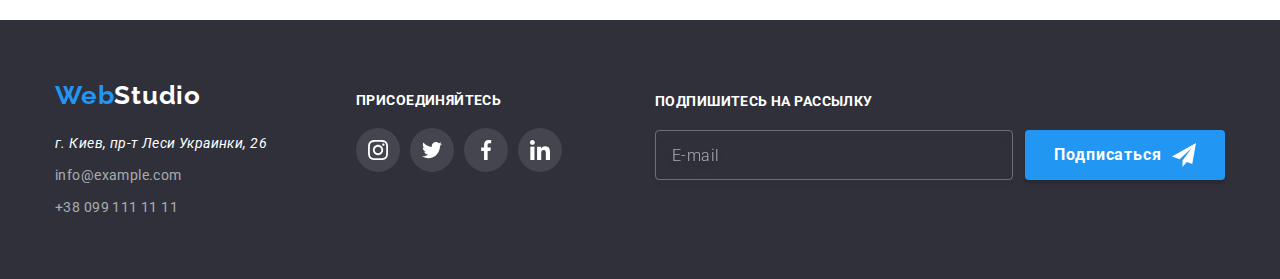
==== commit b24f23b9: "Додав стилі, семантику, зоображення для retina display, пройшов валідацію, пройшов lighthouse" ====
--- a/portfolio.html
+++ b/portfolio.html
@@ -4,6 +4,7 @@
 
 <head>
   <meta charset="UTF-8" />
+  <meta name="Description" content="Put your description here.">
   <meta name="viewport" content="width=device-width, initial-scale=1.0" />
   <link rel="stylesheet" href="./css/main.min.css" />
 
@@ -24,7 +25,7 @@
           <ul class="link-list">
             <li><a href="index.html" class="link">Студия</a></li>
             <li><a href="portfolio.html" class="link underline-portfolio">Портфолио</a></li>
-            <li><a href="#" class="link">Контакты</a></li>
+            <li><a href="index.html" class="link">Контакты</a></li>
           </ul>
           <ul class="contact-list">
             <li class="flex">
@@ -41,7 +42,7 @@
             </li>
           </ul>
         </div>
-        <button onclick="myFunctionMenu()" id="myIdMenu" class="drop-menu">
+        <button onclick="myFunctionMenu()" id="myIdMenu" class="drop-menu" aria-label="Click to navigate">
           <svg>
             <use class="icon-open" href="./img/sprite-mobile.svg#icon-drop-menu"></use>
             <use class="icon-close" href="./img/sprite-mobile.svg#icon-close-header"></use>
@@ -54,145 +55,175 @@
   <section class="portfolio">
     <div class="container">
       <div class="filtres">
-        <button class="btn-portfolio">
+        <button class="btn-portfolio" aria-label="Click to navigate">
           <span class="btn-text">Все</span>
         </button>
-        <button class="btn-portfolio">
+        <button class="btn-portfolio" aria-label="Click to navigate">
           <span class="btn-text">Веб-сайты</span>
         </button>
-        <button class="btn-portfolio">
+        <button class="btn-portfolio" aria-label="Click to navigate">
           <span class="btn-text">Приложения</span>
         </button>
-        <button class="btn-portfolio">
+        <button class="btn-portfolio" aria-label="Click to navigate">
           <span class="btn-text">Дизайн</span>
         </button>
-        <button class="btn-portfolio">
+        <button class="btn-portfolio" aria-label="Click to navigate">
           <span class="btn-text">Маркетинг</span>
         </button>
       </div>
       <div class="project">
         <ul class="wrap">
           <li class="project-card">
-            <a href="">
-              <div class="animation-overlay">
-                <p class="text">Технокряк это современная площадка распространения коронавируса. Компании используют эту
-                  платформу для цифрового шпионажа и атак на защищённые сервера конкурентов.</p>
-                <div class="img-contain-1"></div>
-              </div>
-              <div class="card-border">
-                <h4 class="portfolio-card-name">Технокряк</h4>
+            <a href="index.html">
+              <div class="animation-overlay">
+                <p class="text">Технокряк это современная площадка распространения коронавируса. Компании используют эту
+                  платформу для цифрового шпионажа и атак на защищённые сервера конкурентов.</p>
+
+                <img srcset="
+                ./img/projects/img(1).jpg 1x,
+                ./img/projects/img(1)@2x.jpg 2x
+                " src="./img/projects/img(1).jpg" alt="Веб-сайт" class="img-contain">
+
+              </div>
+              <div class="card-border">
+                <h3 class="portfolio-card-name">Технокряк</h3>
                 <p class="portfolio-card-desc">Веб-сайт</p>
               </div>
             </a>
           </li>
           <li class="project-card">
-            <a href="">
-              <div class="animation-overlay">
-                <p class="text">Технокряк это современная площадка распространения коронавируса. Компании используют эту
-                  платформу для цифрового шпионажа и атак на защищённые сервера конкурентов.</p>
-                <div class="img-contain-2"></div>
-              </div>
-
-              <div class="card-border">
-                <h4 class="portfolio-card-name">Постер <span lang="en"> New Orlean vs Golden Star </span></h4>
+            <a href="index.html">
+              <div class="animation-overlay">
+                <p class="text">Технокряк это современная площадка распространения коронавируса. Компании используют эту
+                  платформу для цифрового шпионажа и атак на защищённые сервера конкурентов.</p>
+                <img srcset="
+                ./img/projects/img(2).jpg 1x,
+                ./img/projects/img(2)@2x.jpg 2x
+                " src="./img/projects/img(2).jpg" alt="Дизайн" class="img-contain">
+              </div>
+
+              <div class="card-border">
+                <h3 class="portfolio-card-name">Постер <span lang="en"> New Orlean vs Golden Star </span></h3>
                 <p class="portfolio-card-desc">Дизайн</p>
               </div>
             </a>
           </li>
           <li class="project-card">
-            <a href="">
-              <div class="animation-overlay">
-                <p class="text">Технокряк это современная площадка распространения коронавируса. Компании используют эту
-                  платформу для цифрового шпионажа и атак на защищённые сервера конкурентов.</p>
-                <div class="img-contain-3"></div>
-              </div>
-
-              <div class="card-border">
-                <h4 class="portfolio-card-name">Ресторан <span lang="en">Seafood</span></h4>
+            <a href="index.html">
+              <div class="animation-overlay">
+                <p class="text">Технокряк это современная площадка распространения коронавируса. Компании используют эту
+                  платформу для цифрового шпионажа и атак на защищённые сервера конкурентов.</p>
+                <img srcset="
+                ./img/projects/img(3).jpg 1x,
+                ./img/projects/img(3)@2x.jpg 2x
+                " src="./img/projects/img(3).jpg" alt="Приложение" class="img-contain">
+              </div>
+
+              <div class="card-border">
+                <h3 class="portfolio-card-name">Ресторан <span lang="en">Seafood</span></h3>
                 <p class="portfolio-card-desc">Приложение</p>
               </div>
             </a>
           </li>
           <li class="project-card">
-            <a href="">
-              <div class="animation-overlay">
-                <p class="text">Технокряк это современная площадка распространения коронавируса. Компании используют эту
-                  платформу для цифрового шпионажа и атак на защищённые сервера конкурентов.</p>
-                <div class="img-contain-4"></div>
-              </div>
-
-              <div class="card-border">
-                <h4 class="portfolio-card-name">Проект <span lang="en">Prime</span></h4>
+            <a href="index.html">
+              <div class="animation-overlay">
+                <p class="text">Технокряк это современная площадка распространения коронавируса. Компании используют эту
+                  платформу для цифрового шпионажа и атак на защищённые сервера конкурентов.</p>
+                <img srcset="
+                ./img/projects/img(4).jpg 1x,
+                ./img/projects/img(4)@2x.jpg 2x
+                " src="./img/projects/img(4).jpg" alt="Маркетинг" class="img-contain">
+              </div>
+
+              <div class="card-border">
+                <h3 class="portfolio-card-name">Проект <span lang="en">Prime</span></h3>
                 <p class="portfolio-card-desc">Маркетинг</p>
               </div>
             </a>
           </li>
           <li class="project-card">
-            <a href="">
-              <div class="animation-overlay">
-                <p class="text">Технокряк это современная площадка распространения коронавируса. Компании используют эту
-                  платформу для цифрового шпионажа и атак на защищённые сервера конкурентов.</p>
-                <div class="img-contain-5"></div>
-              </div>
-
-              <div class="card-border">
-                <h4 class="portfolio-card-name">Проект <span lang="en">Boxes</span></h4>
+            <a href="index.html">
+              <div class="animation-overlay">
+                <p class="text">Технокряк это современная площадка распространения коронавируса. Компании используют эту
+                  платформу для цифрового шпионажа и атак на защищённые сервера конкурентов.</p>
+                <img srcset="
+                ./img/projects/img(5).jpg 1x,
+                ./img/projects/img(5)@2x.jpg 2x
+                " src="./img/projects/img(5).jpg" alt="Приложение" class="img-contain">
+              </div>
+
+              <div class="card-border">
+                <h3 class="portfolio-card-name">Проект <span lang="en">Boxes</span></h3>
                 <p class="portfolio-card-desc">Приложение</p>
               </div>
             </a>
           </li>
           <li class="project-card">
-            <a href="">
-              <div class="animation-overlay">
-                <p class="text">Технокряк это современная площадка распространения коронавируса. Компании используют эту
-                  платформу для цифрового шпионажа и атак на защищённые сервера конкурентов.</p>
-                <div class="img-contain-6"></div>
-              </div>
-
-              <div class="card-border">
-                <h4 class="portfolio-card-name" lang="en">Inspiration has no Borders</h4>
+            <a href="index.html">
+              <div class="animation-overlay">
+                <p class="text">Технокряк это современная площадка распространения коронавируса. Компании используют эту
+                  платформу для цифрового шпионажа и атак на защищённые сервера конкурентов.</p>
+                <img srcset="
+                ./img/projects/img(6).jpg 1x,
+                ./img/projects/img(6)@2x.jpg 2x
+                " src="./img/projects/img(6).jpg" alt="Веб-сайт" class="img-contain">
+              </div>
+
+              <div class="card-border">
+                <h3 class="portfolio-card-name" lang="en">Inspiration has no Borders</h3>
                 <p class="portfolio-card-desc">Веб-сайт</p>
               </div>
             </a>
           </li>
           <li class="project-card">
-            <a href="">
-              <div class="animation-overlay">
-                <p class="text">Технокряк это современная площадка распространения коронавируса. Компании используют эту
-                  платформу для цифрового шпионажа и атак на защищённые сервера конкурентов.</p>
-                <div class="img-contain-7"></div>
-              </div>
-
-              <div class="card-border">
-                <h4 class="portfolio-card-name">Издание <span lang="en">Limited Edition</span></h4>
+            <a href="index.html">
+              <div class="animation-overlay">
+                <p class="text">Технокряк это современная площадка распространения коронавируса. Компании используют эту
+                  платформу для цифрового шпионажа и атак на защищённые сервера конкурентов.</p>
+                <img srcset="
+                ./img/projects/img(7).jpg 1x,
+                ./img/projects/img(7)@2x.jpg 2x
+                " src="./img/projects/img(7).jpg" alt="Дизайн" class="img-contain">
+              </div>
+
+              <div class="card-border">
+                <h3 class="portfolio-card-name">Издание <span lang="en">Limited Edition</span></h3>
                 <p class="portfolio-card-desc">Дизайн</p>
               </div>
             </a>
           </li>
           <li class="project-card">
-            <a href="">
-              <div class="animation-overlay">
-                <p class="text">Технокряк это современная площадка распространения коронавируса. Компании используют эту
-                  платформу для цифрового шпионажа и атак на защищённые сервера конкурентов.</p>
-                <div class="img-contain-8"></div>
-              </div>
-
-              <div class="card-border">
-                <h4 class="portfolio-card-name">Проект <span lang="en">LAB</span></h4>
+            <a href="index.html">
+              <div class="animation-overlay">
+                <p class="text">Технокряк это современная площадка распространения коронавируса. Компании используют эту
+                  платформу для цифрового шпионажа и атак на защищённые сервера конкурентов.
+                </p>
+                <img srcset="
+                ./img/projects/img(8).jpg 1x,
+                ./img/projects/img(8)@2x.jpg 2x
+                " src="./img/projects/img(8).jpg" alt="Маркетинг" class="img-contain">
+              </div>
+
+              <div class="card-border">
+                <h3 class="portfolio-card-name">Проект <span lang="en">LAB</span></h3>
                 <p class="portfolio-card-desc">Маркетинг</p>
               </div>
             </a>
           </li>
           <li class="project-card">
-            <a href="">
-              <div class="animation-overlay">
-                <p class="text">Технокряк это современная площадка распространения коронавируса. Компании используют эту
-                  платформу для цифрового шпионажа и атак на защищённые сервера конкурентов.</p>
-                <div class="img-contain-9"></div>
-              </div>
-
-              <div class="card-border">
-                <h4 class="portfolio-card-name" lang="en">Growing Business</h4>
+            <a href="index.html">
+              <div class="animation-overlay">
+                <p class="text">Технокряк это современная площадка распространения коронавируса. Компании используют эту
+                  платформу для цифрового шпионажа и атак на защищённые сервера конкурентов.</p>
+                <img srcset="
+                ./img/projects/img(9).jpg 1x,
+                ./img/projects/img(9)@2x.jpg 2x
+                " src="./img/projects/img(9).jpg" alt="Приложение" class="img-contain">
+              </div>
+
+              <div class="card-border">
+                <h3 class="portfolio-card-name" lang="en">Growing Business</h3>
                 <p class="portfolio-card-desc">Приложение</p>
               </div>
             </a>
@@ -224,7 +255,7 @@
           </ul>
         </div>
         <div class="soclink-info">
-          <h4 class="welcome-footer">присоединяйтесь</h4>
+          <h3 class="welcome-footer">присоединяйтесь</h3>
           <ul class="footer-soclink-list">
             <li class="soclink-item">
               <a class="footer-soclink-bg" href="https://www.instagram.com/"><svg class="footer-soclink">
@@ -251,7 +282,7 @@
 
           <div class="subscribe-flex">
             <input type="email" name="subscribe" id="subscribe" placeholder="E-mail" class="subscribe-input">
-            <button onclick="myFunction()" class="subscribe-button">
+            <button onclick="myFunction()" class="subscribe-button" aria-label="Click to navigate">
               <span class="subscribe-text">Подписаться</span>
               <svg class="icon-send">
                 <use href="./img/sprite-form.svg#icon-send"></use>
@@ -268,7 +299,7 @@
 
     <div class="modal">
 
-      <button onclick="myFunction()" class="close-btn">
+      <button onclick="myFunction()" class="close-btn" aria-label="Click to navigate">
         <svg class="icon-close-form">
           <use href="./img/sprite-form.svg#icon-close"></use>
         </svg>
@@ -315,7 +346,7 @@
             <input type="checkbox" class="checkbox" name="policy">
             <span class="icon-checkbox"></span>
 
-            <span class="label">Соглашаюсь с рассылкой и принимаю <a class="a-checkbox" href="">Условия
+            <span class="label">Соглашаюсь с рассылкой и принимаю <a class="a-checkbox" href="index.html">Условия
                 договора</a></span>
           </label>
 
--- a/css/main.min.css
+++ b/css/main.min.css
@@ -1,2 +1,2 @@
-/*! modern-normalize v0.7.0 | MIT License | https://github.com/sindresorhus/modern-normalize */*,*::before,*::after{-webkit-box-sizing:border-box;box-sizing:border-box}:root{-moz-tab-size:4;-o-tab-size:4;tab-size:4}html{line-height:1.15;-webkit-text-size-adjust:100%}body{margin:0}body{font-family:system-ui,-apple-system,"Segoe UI",Roboto,Helvetica,Arial,sans-serif,"Apple Color Emoji","Segoe UI Emoji"}hr{height:0}abbr[title]{-webkit-text-decoration:underline dotted;text-decoration:underline dotted}b,strong{font-weight:bolder}code,kbd,samp,pre{font-family:ui-monospace, SFMono-Regular, Consolas, "Liberation Mono", Menlo, monospace;font-size:1em}small{font-size:80%}sub,sup{font-size:75%;line-height:0;position:relative;vertical-align:baseline}sub{bottom:-0.25em}sup{top:-0.5em}button,input,optgroup,select,textarea{font-family:inherit;font-size:100%;line-height:1.15;margin:0}button,select{text-transform:none}button,[type="button"],[type="reset"],[type="submit"]{-webkit-appearance:button}button::-moz-focus-inner,[type="button"]::-moz-focus-inner,[type="reset"]::-moz-focus-inner,[type="submit"]::-moz-focus-inner{border-style:none;padding:0}button:-moz-focusring,[type="button"]:-moz-focusring,[type="reset"]:-moz-focusring,[type="submit"]:-moz-focusring{outline:1px dotted ButtonText}legend{padding:0}progress{vertical-align:baseline}[type="number"]::-webkit-inner-spin-button,[type="number"]::-webkit-outer-spin-button{height:auto}[type="search"]{-webkit-appearance:textfield;outline-offset:-2px}[type="search"]::-webkit-search-decoration{-webkit-appearance:none}::-webkit-file-upload-button{-webkit-appearance:button;font:inherit}summary{display:list-item}body{margin:0;padding:0}ul,li{list-style:none;margin:0;padding:0}a,a:visited{text-decoration:none}h1,h2,h4,p{margin:0;padding:0}.container{padding:0 15px;margin-left:auto;margin-right:auto}@media screen and (min-width: 480px){.container{width:480px}}@media screen and (min-width: 768px){.container{width:768px}}@media screen and (min-width: 1200px){.container{width:1200px}}@media screen and (max-width: 767px){.navigation-header{height:60px;display:-webkit-box;display:-ms-flexbox;display:flex;-webkit-box-align:center;-ms-flex-align:center;align-items:center;-webkit-box-pack:justify;-ms-flex-pack:justify;justify-content:space-between}.drop-menu{padding:0;width:40px;height:40px;background-color:Transparent;border:none}.drop-menu svg{width:40px;height:40px;fill:#000}.drop-menu:active{margin:0;padding:0}.drop-menu:active svg .icon-open{fill:#2196F3}.drop-menu:active svg .icon-close{fill:#2196F3}.icon-open{display:block}.icon-close{display:none}.is-open .icon-open{display:none}.is-open .icon-close{display:block;fill:#2196F3}.header{position:relative}.mobile-menu{display:none;position:absolute;z-index:2;top:60px;left:0;right:0;padding:60px 0;background:#fff;border-top:1px solid #ECECEC}.mobile-menu.is-open{display:block}.link-list li:not(:last-child){margin-bottom:40px}.mobile-menu li{text-align:center}.mobile-menu .link{font-family:Roboto;font-size:18px;font-weight:500;line-height:21px;letter-spacing:0.02em;color:#212121}.mobile-menu .link:hover{color:#2196F3}.link-list .underline-studio{color:#2196F3}.link-list .underline-studio:after{content:'';display:block;background:#2196F3;border-radius:2px;margin-left:auto;margin-right:auto;width:61px;height:4px;margin-top:8px}.link-list .underline-portfolio{color:#2196F3}.link-list .underline-portfolio:after{content:'';display:block;background:#2196F3;border-radius:2px;margin-left:auto;margin-right:auto;width:97px;height:4px;margin-top:8px}.contact-list{margin-top:60px}.contact-list li:not(:first-child){margin-top:16px}.contact-list .flex{display:-webkit-box;display:-ms-flexbox;display:flex;-webkit-box-align:center;-ms-flex-align:center;align-items:center;-webkit-box-pack:center;-ms-flex-pack:center;justify-content:center}.contact-list .icon-mail{width:16px;height:12px;fill:#757575;margin-right:10px}.contact-list .icon-phone{width:10px;height:15px;fill:#757575;margin-right:10px}.contact-list .link{font-family:Roboto;font-style:normal;font-weight:500;font-size:18px;line-height:21px;letter-spacing:0.02em;color:#757575}.contact-list .flex:hover .icon-mail{fill:#2196F3}.contact-list .flex:hover .icon-phone{fill:#2196F3}}@media screen and (min-width: 768px) and (max-width: 1199px){.drop-menu{display:none}.navigation-header{display:-webkit-box;display:-ms-flexbox;display:flex;-webkit-box-align:center;-ms-flex-align:center;align-items:center}.mobile-menu{display:-webkit-box;display:-ms-flexbox;display:flex}.link-list{display:-webkit-box;display:-ms-flexbox;display:flex;-webkit-box-align:center;-ms-flex-align:center;align-items:center;margin-left:88px;margin-right:84px}.link-list li:not(:last-child){margin-right:50px}.link-list .link{display:inline-block;font-family:Roboto;font-weight:500;font-size:14px;line-height:16px;letter-spacing:0.02em;color:#212121;padding:32px 0;height:80px}.link-list .link:hover{color:#2196F3}.link-list .underline-studio{color:#2196F3}.link-list .underline-studio:after{content:'';display:block;background:#2196F3;border-radius:2px;height:4px;margin-top:28px}.link-list .underline-portfolio{color:#2196F3}.link-list .underline-portfolio:after{content:'';display:block;background:#2196F3;border-radius:2px;height:4px;margin-top:28px}.contact-list{height:80px;padding:21px 0}.contact-list .flex{display:-webkit-box;display:-ms-flexbox;display:flex}.contact-list .flex:not(:last-child){margin-bottom:10px}.contact-list .flex:hover .icon-mail{fill:#2196F3}.contact-list .flex:hover .icon-phone{fill:#2196F3}.contact-list .flex:hover .link{color:#2196F3}.contact-list .icon-mail{width:16px;height:12px;fill:#757575;margin-right:10px}.contact-list .icon-phone{width:10px;height:15px;fill:#757575;margin-right:10px}.contact-list .link{font-family:Roboto;font-weight:500;font-size:12px;line-height:14px;letter-spacing:0.02em;color:#757575}}.logo-header{font-family:Raleway;font-style:normal;font-weight:700;font-size:24px;line-height:28px;letter-spacing:0.03em;color:#212121}.logo-header .logo-accent{color:#2196F3}.logo-header:visited{color:#212121}.logo-header:visited .logo-accent{color:#2196F3}.logo-footer{font-family:Raleway;font-style:normal;font-weight:700;font-size:24px;line-height:28px;letter-spacing:0.03em;color:#FFFFFF}.logo-footer .logo-accent{color:#2196F3}.logo-footer:visited{color:#ffffff}.logo-footer:visited .logo-accent{color:#2196F3}@media screen and (max-width: 767px){.text-center{text-align:center}}.footer{padding:60px 0;background:#2F303A}.address-container{margin-top:20px}.address-item:not(:first-child){margin-top:8px}.address{font-family:Roboto;font-size:14px;line-height:24px;letter-spacing:0.03em;color:#FFFFFF}.footer-contact-link{font-family:Roboto;font-size:14px;line-height:24px;letter-spacing:0.03em;color:rgba(255,255,255,0.6)}.welcome-footer{font-family:Roboto;font-weight:700;font-size:14px;line-height:16px;text-align:center;letter-spacing:0.03em;text-transform:uppercase;color:#FFFFFF}.soclink-item:not(:last-child){margin-right:10px}.footer-soclink-list{display:-webkit-box;display:-ms-flexbox;display:flex;-webkit-box-pack:center;-ms-flex-pack:center;justify-content:center;margin-top:20px}.footer-soclink-bg{display:-webkit-box;display:-ms-flexbox;display:flex;-webkit-box-align:center;-ms-flex-align:center;align-items:center;-webkit-box-pack:center;-ms-flex-pack:center;justify-content:center;width:44px;height:44px;background:rgba(255,255,255,0.1);border-radius:50%}.footer-soclink{width:20px;height:20px;fill:#ffffff}.subscribe-label{font-family:Roboto;font-weight:700;font-size:14px;line-height:16px;letter-spacing:0.03em;text-transform:uppercase;color:#FFFFFF}.subscribe-input{margin-top:35px;padding-left:16px;font-weight:300;font-family:Roboto;line-height:20px;color:rgba(255,255,255,0.6);background-color:transparent;border:1px solid rgba(255,255,255,0.3);-webkit-box-sizing:border-box;box-sizing:border-box;-webkit-filter:drop-shadow(0px 4px 4px rgba(0,0,0,0.15));filter:drop-shadow(0px 4px 4px rgba(0,0,0,0.15));border-radius:4px}.subscribe-input::-webkit-input-placeholder{font-family:Roboto;line-height:20px;display:-webkit-box;display:flex;-webkit-box-align:center;align-items:center;letter-spacing:0.03em;color:rgba(255,255,255,0.6)}.subscribe-input:-ms-input-placeholder{font-family:Roboto;line-height:20px;display:-ms-flexbox;display:flex;-ms-flex-align:center;align-items:center;letter-spacing:0.03em;color:rgba(255,255,255,0.6)}.subscribe-input::-ms-input-placeholder{font-family:Roboto;line-height:20px;display:-ms-flexbox;display:flex;-ms-flex-align:center;align-items:center;letter-spacing:0.03em;color:rgba(255,255,255,0.6)}.subscribe-input::placeholder{font-family:Roboto;line-height:20px;display:-webkit-box;display:-ms-flexbox;display:flex;-webkit-box-align:center;-ms-flex-align:center;align-items:center;letter-spacing:0.03em;color:rgba(255,255,255,0.6)}.subscribe-button{margin-left:auto;margin-right:auto;margin-top:20px;display:inline-block;width:200px;height:50px;background:#2196F3;-webkit-box-shadow:0px 4px 4px rgba(0,0,0,0.15);box-shadow:0px 4px 4px rgba(0,0,0,0.15);border-radius:4px;border-style:none;font-family:Roboto;font-weight:700;font-size:16px;line-height:30px;display:-webkit-box;display:-ms-flexbox;display:flex;-webkit-box-align:center;-ms-flex-align:center;align-items:center;-webkit-box-pack:center;-ms-flex-pack:center;justify-content:center;letter-spacing:0.06em;color:#FFFFFF}.icon-send{margin-left:10px;width:24px;height:24px}@media screen and (max-width: 767px){.address-item{text-align:center}.soclink-info,.subscribe{margin-top:60px}.subscribe-input{width:100%;height:50px;margin-left:auto;margin-right:auto}}@media screen and (min-width: 480px){.subscribe-input{width:450px;height:50px}}@media screen and (max-width: 1199px){.subscribe-input{margin-top:35px}.subscribe-label{display:-webkit-box;display:-ms-flexbox;display:flex;-webkit-box-pack:center;-ms-flex-pack:center;justify-content:center}}@media screen and (min-width: 768px) and (max-width: 1199px){.footer .flex{display:-webkit-box;display:-ms-flexbox;display:flex;-ms-flex-wrap:wrap;flex-wrap:wrap}.info{margin-left:60px;margin-right:165px;width:232px;display:-webkit-box;display:-ms-flexbox;display:flex;-webkit-box-orient:vertical;-webkit-box-direction:normal;-ms-flex-direction:column;flex-direction:column;-webkit-box-pack:center;-ms-flex-pack:center;justify-content:center}.info .logo{margin-left:auto;margin-right:auto}.address-container{display:-webkit-box;display:-ms-flexbox;display:flex;-webkit-box-orient:vertical;-webkit-box-direction:normal;-ms-flex-direction:column;flex-direction:column;-webkit-box-align:center;-ms-flex-align:center;align-items:center}.soclink-info{width:206px;height:80px;margin-top:5px}.footer .subscribe{width:450px;height:156px;margin-left:auto;margin-right:auto;margin-top:60px}.subscribe-input{margin-top:20px}}.hero{background-image:-webkit-gradient(linear, left top, left bottom, from(rgba(47,48,58,0.4)), to(rgba(47,48,58,0.4))),url("../img/hero/hero-image.jpg");background-image:linear-gradient(rgba(47,48,58,0.4), rgba(47,48,58,0.4)),url("../img/hero/hero-image.jpg");background-repeat:no-repeat;background-size:cover;background-position:center}@media screen and (max-width: 767px){.hero{padding:118px 0}.h1-hero{margin:auto;width:360px;font-family:Roboto;font-weight:900;font-size:26px;line-height:42px;text-align:center;letter-spacing:0.06em;text-transform:uppercase;color:#FFFFFF}.button-hero{display:block;margin-top:30px;width:200px;height:50px;margin-left:auto;margin-right:auto;font-family:Roboto;font-weight:700;font-size:16px;line-height:30px;letter-spacing:0.06em;text-align:center;color:#FFFFFF;background:#2196F3;-webkit-box-shadow:0px 4px 4px rgba(0,0,0,0.15);box-shadow:0px 4px 4px rgba(0,0,0,0.15);border-radius:4px}}@media screen and (min-width: 768px) and (max-width: 1199px){.hero{padding:118px 0}.h1-hero{margin:auto;width:360px;font-family:Roboto;font-weight:900;font-size:26px;line-height:42px;text-align:center;letter-spacing:0.06em;text-transform:uppercase;color:#FFFFFF}.button-hero{display:block;margin-top:30px;width:200px;height:50px;margin-left:auto;margin-right:auto;font-family:Roboto;font-weight:700;font-size:16px;line-height:30px;letter-spacing:0.06em;text-align:center;color:#FFFFFF;background:#2196F3;-webkit-box-shadow:0px 4px 4px rgba(0,0,0,0.15);box-shadow:0px 4px 4px rgba(0,0,0,0.15);border-radius:4px}}@media screen and (max-width: 767px){.features{padding:60px 0}.features-item:not(:last-child){margin-bottom:30px}.icon-background{background:#F5F4FA;border-radius:4px;padding:25px 0}.icon-background .icon{display:block;width:70px;height:70px;margin:auto}.h4-features{margin-top:30px;text-align:center;font-family:Roboto;font-weight:700;font-size:14px;line-height:16px;letter-spacing:0.03em;text-transform:uppercase;color:#212121}.p-features{margin-top:10px;font-family:Roboto;font-weight:400;font-size:14px;line-height:24px;letter-spacing:0.03em;color:#757575}}@media screen and (min-width: 768px) and (max-width: 1199px){.features{padding:60px 0}.features-set{display:-webkit-box;display:-ms-flexbox;display:flex;-ms-flex-wrap:wrap;flex-wrap:wrap}.features-set .features-item{width:calc((100% - 30px) / 2)}.features-item:nth-child(2n-1){margin-right:30px}.features-item:nth-child(1){margin-bottom:30px}.features-item:nth-child(2){margin-bottom:30px}.icon-background{background:#F5F4FA;border-radius:4px;padding:25px 0}.icon-background .icon{display:block;width:70px;height:70px;margin:auto}.h4-features{margin-top:30px;font-family:Roboto;font-weight:700;font-size:14px;line-height:16px;letter-spacing:0.03em;text-transform:uppercase;color:#212121}.p-features{margin-top:10px;font-family:Roboto;font-weight:400;font-size:14px;line-height:24px;letter-spacing:0.03em;color:#757575}}@media screen and (max-width: 1199px){.product{display:none}}.team{padding:60px 0;background-color:#F5F4FA}.h2-team{font-family:Roboto;font-weight:700;font-size:28px;line-height:33px;text-align:center;letter-spacing:0.03em;color:#212121}.team-card{background:#FFFFFF;-webkit-box-shadow:0px 1px 3px rgba(0,0,0,0.12),0px 1px 1px rgba(0,0,0,0.14),0px 2px 1px rgba(0,0,0,0.2);box-shadow:0px 1px 3px rgba(0,0,0,0.12),0px 1px 1px rgba(0,0,0,0.14),0px 2px 1px rgba(0,0,0,0.2);border-radius:0px 0px 4px 4px}.card-name{font-family:Roboto;font-weight:500;font-size:16px;line-height:19px;text-align:center;letter-spacing:0.03em;color:#212121;margin-top:30px}.card-desc{font-family:Roboto;font-size:16px;line-height:19px;text-align:center;letter-spacing:0.03em;color:#757575;margin-top:10px}.soclink-list{display:-webkit-box;display:-ms-flexbox;display:flex;-webkit-box-pack:center;-ms-flex-pack:center;justify-content:center}.soclink-bg{width:44px;height:44px;padding:12px}.soclink{width:20px;height:20px;fill:#AFB1B8}@media screen and (max-width: 1199px){.h2-team{margin-bottom:30px}}@media screen and (max-width: 767px){.team-card:not(:last-child){margin-bottom:30px}.soclink-list{margin-top:16px}.team-card{margin-left:auto;margin-right:auto;padding-bottom:24px;width:100%}.team-card img{display:block;width:100%}}@media screen and (min-width: 480px) and (max-width: 767px){.team-card{margin-left:auto;margin-right:auto;width:450px}}@media screen and (min-width: 768px) and (max-width: 1199px){.team-list{display:-webkit-box;display:-ms-flexbox;display:flex;-ms-flex-wrap:wrap;flex-wrap:wrap}.team-card{width:calc((100% - 34px)/2)}.team-card img{display:block;width:100%}.team-card:nth-child(2n-1){margin-right:30px}.team-card:nth-child(1){margin-bottom:30px}.team-card:nth-child(2){margin-bottom:30px}.soclink-list{margin-top:16px;margin-bottom:24px}}.clients{padding:60px 0}.h2-clients{font-family:Roboto;font-weight:700;text-align:center;letter-spacing:0.03em;color:#212121}.client-link{display:-webkit-inline-box;display:-ms-inline-flexbox;display:inline-flex;-webkit-box-align:center;-ms-flex-align:center;align-items:center;-webkit-box-pack:center;-ms-flex-pack:center;justify-content:center;border:1px solid #AFB1B8;border-radius:4px;-webkit-transition:500ms;transition:500ms;-webkit-transition-timing-function:cubic-bezier(0.4, 0, 0.2, 1);transition-timing-function:cubic-bezier(0.4, 0, 0.2, 1)}.client-icon-fill{fill:#AFB1B8;-webkit-transition:500ms;transition:500ms;-webkit-transition-timing-function:cubic-bezier(0.4, 0, 0.2, 1);transition-timing-function:cubic-bezier(0.4, 0, 0.2, 1)}.clients-item:hover .client-link{border-color:#2196F3;-webkit-transition:500ms;transition:500ms;-webkit-transition-timing-function:cubic-bezier(0.4, 0, 0.2, 1);transition-timing-function:cubic-bezier(0.4, 0, 0.2, 1)}.clients-item:hover .client-icon-fill{-webkit-transition:500ms;transition:500ms;-webkit-transition-timing-function:cubic-bezier(0.4, 0, 0.2, 1);transition-timing-function:cubic-bezier(0.4, 0, 0.2, 1);fill:#2196f3}.client-icon-1{width:44px;height:49px;fill:#afb1b8}.client-icon-2{width:40px;height:52px;fill:#afb1b8}.client-icon-3{width:40px;height:42px;fill:#afb1b8}.client-icon-4{width:79px;height:42px;fill:#afb1b8}.client-icon-5{width:59px;height:47px;fill:#afb1b8}.client-icon-6{width:88px;height:45px;fill:#afb1b8}@media screen and (max-width: 1199px){.clients-list{display:-webkit-box;display:-ms-flexbox;display:flex;-ms-flex-wrap:wrap;flex-wrap:wrap}.h2-clients{margin-bottom:30px;font-size:28px;line-height:33px}}@media screen and (max-width: 767px){.clients-item{margin-bottom:30px;width:calc((100% - 15px*2) / 2)}.client-link{height:90px;width:100%}.clients-item:nth-child(2n+1){margin-right:15px}.clients-item:nth-child(2n){margin-left:15px}.clients-item:nth-child(5){margin-bottom:0}.clients-item:nth-child(6){margin-bottom:0}}@media screen and (min-width: 768px) and (max-width: 1199px){.client-link{height:90px;width:226px}.clients-item{width:calc((100% - 60px) / 3)}.clients-item:nth-child(1){margin-bottom:30px;margin-right:30px}.clients-item:nth-child(2){margin-bottom:30px;margin-right:30px}.clients-item:nth-child(3){margin-bottom:30px}.clients-item:nth-child(4){margin-right:30px}.clients-item:nth-child(5){margin-right:30px}}.btn-portfolio{display:block;padding:6px 22px;height:38px;background:#F5F4FA;border-radius:4px;font-family:Roboto;font-weight:500;font-size:16px;text-align:center;letter-spacing:0.03em;border-style:none;color:#212121}.btn-portfolio:hover,.btn-portfolio:active{background:#2196F3;color:#FFFFFF;-webkit-box-shadow:0px 3px 1px rgba(0,0,0,0.1),0px 1px 2px rgba(0,0,0,0.08),0px 2px 2px rgba(0,0,0,0.12);box-shadow:0px 3px 1px rgba(0,0,0,0.1),0px 1px 2px rgba(0,0,0,0.08),0px 2px 2px rgba(0,0,0,0.12)}@media screen and (max-width: 767px){.filtres{margin-bottom:40px;display:-webkit-box;display:-ms-flexbox;display:flex;-ms-flex-wrap:wrap;flex-wrap:wrap}.btn-portfolio:not(:last-child){margin-right:8px}.btn-portfolio:nth-child(4){margin-top:15px}.btn-portfolio:nth-child(5){margin-top:15px}}@media screen and (min-width: 768px) and (max-width: 1199px){.filtres{display:-webkit-box;display:-ms-flexbox;display:flex;-webkit-box-pack:center;-ms-flex-pack:center;justify-content:center;margin-bottom:30px}.btn-portfolio:not(:last-child){margin-right:8px}}.portfolio{border-top:1px solid #ECECEC;padding:60px 0}.project-card:hover{-webkit-box-shadow:0px 1px 1px rgba(0,0,0,0.12),0px 4px 4px rgba(0,0,0,0.06),1px 4px 6px rgba(0,0,0,0.16);box-shadow:0px 1px 1px rgba(0,0,0,0.12),0px 4px 4px rgba(0,0,0,0.06),1px 4px 6px rgba(0,0,0,0.16)}.card-border{padding:20px 24px;border-right:1px solid #EEEEEE;border-bottom:1px solid #EEEEEE;border-left:1px solid #EEEEEE}.portfolio-card-name{font-family:Roboto;font-weight:700;font-size:18px;line-height:36px;letter-spacing:0.06em;color:#212121}.portfolio-card-desc{font-family:Roboto;font-size:16px;line-height:30px;letter-spacing:0.03em;color:#757575}.animation-overlay{position:relative;width:100%;height:294px}.animation-overlay:hover .text{top:0;left:0;opacity:0.9}.animation-overlay .text{z-index:1;position:absolute;top:100%;left:0;opacity:0;pointer-events:none;width:100%;height:100%;padding:70px 24px;background:rgba(33,150,243,0.9);font-family:Roboto;font-size:18px;font-weight:400;line-height:28px;letter-spacing:0.03em;color:#FFFFFF;-webkit-transition:500ms;transition:500ms;-webkit-transition-timing-function:cubic-bezier(0.4, 0, 0.2, 1);transition-timing-function:cubic-bezier(0.4, 0, 0.2, 1)}@media screen and (max-width: 767px){.project-card{width:100%;margin-left:auto;margin-right:auto}.project-card:not(:last-child){margin-bottom:30px}.img-contain-1{width:100%;height:100%;background:url("../img/projects/mobile/mobile-img(1).jpg");background-size:cover;background-position:center;background-repeat:no-repeat}.img-contain-2{width:100%;height:100%;background:url("../img/projects/mobile/mobile-img(2).jpg");background-size:cover;background-position:center;background-repeat:no-repeat}.img-contain-3{width:100%;height:100%;background:url("../img/projects/mobile/mobile-img(3).jpg");background-size:cover;background-position:center;background-repeat:no-repeat}.img-contain-4{width:100%;height:100%;background:url("../img/projects/mobile/mobile-img(4).jpg");background-size:cover;background-position:center;background-repeat:no-repeat}.img-contain-5{width:100%;height:100%;background:url("../img/projects/mobile/mobile-img(5).jpg");background-size:cover;background-position:center;background-repeat:no-repeat}.img-contain-6{width:100%;height:100%;background:url("../img/projects/mobile/mobile-img(6).jpg");background-size:cover;background-position:center;background-repeat:no-repeat}.img-contain-7{width:100%;height:100%;background:url("../img/projects/mobile/mobile-img(7).jpg");background-size:cover;background-position:center;background-repeat:no-repeat}.img-contain-8{width:100%;height:100%;background:url("../img/projects/mobile/mobile-img(8).jpg");background-size:cover;background-position:center;background-repeat:no-repeat}.img-contain-9{width:100%;height:100%;background:url("../img/projects/mobile/mobile-img(9).jpg");background-size:cover;background-position:center;background-repeat:no-repeat}}@media screen and (min-width: 480px) and (max-width: 767px){.project-card{width:450px;height:404px}.project-card a:hover .text{top:0;left:0;opacity:0.9}}@media screen and (min-width: 768px) and (max-width: 1199px){.wrap{display:-webkit-box;display:-ms-flexbox;display:flex;-ms-flex-wrap:wrap;flex-wrap:wrap}.project-card{display:block;width:354px;margin-bottom:30px}.project-card a:hover .text{top:0;left:0;opacity:0.9}.project-card:nth-child(2n-1){margin-right:30px}.project-card:nth-child(8){margin-bottom:0}.project-card:nth-child(9){margin-bottom:0}.project-card:nth-child(1){height:404px}.project-card:nth-child(8){height:404px}.img-contain-1{width:100%;height:100%;background:url("../img/projects/img(1).jpg");background-size:cover;background-position:center;background-repeat:no-repeat}.img-contain-2{width:100%;height:100%;background:url("../img/projects/img(2).jpg");background-size:cover;background-position:center;background-repeat:no-repeat}.img-contain-3{width:100%;height:100%;background:url("../img/projects/img(3).jpg");background-size:cover;background-position:center;background-repeat:no-repeat}.img-contain-4{width:100%;height:100%;background:url("../img/projects/img(4).jpg");background-size:cover;background-position:center;background-repeat:no-repeat}.img-contain-5{width:100%;height:100%;background:url("../img/projects/img(5).jpg");background-size:cover;background-position:center;background-repeat:no-repeat}.img-contain-6{width:100%;height:100%;background:url("../img/projects/img(6).jpg");background-size:cover;background-position:center;background-repeat:no-repeat}.img-contain-7{width:100%;height:100%;background:url("../img/projects/img(7).jpg");background-size:cover;background-position:center;background-repeat:no-repeat}.img-contain-8{width:100%;height:100%;background:url("../img/projects/img(8).jpg");background-size:cover;background-position:center;background-repeat:no-repeat}.img-contain-9{width:100%;height:100%;background:url("../img/projects/img(9).jpg");background-size:cover;background-position:center;background-repeat:no-repeat}}@media screen and (max-width: 479px){.modal{width:100%}.form-input{width:100%}}@media screen and (min-width: 480px){.modal{width:450px}.form-input{width:370px}}@media screen and (max-width: 1199px){.is-hidden{visibility:hidden;opacity:0;pointer-events:none;-webkit-transition:500ms;transition:500ms;-webkit-transition-timing-function:cubic-bezier(0.4, 0, 0.2, 1);transition-timing-function:cubic-bezier(0.4, 0, 0.2, 1)}.backdrop{position:fixed;top:0;left:0;bottom:0;right:0;overflow-y:scroll;padding:93px 15px;background:rgba(0,0,0,0.2);z-index:3;-webkit-transition:500ms;transition:500ms;-webkit-transition-timing-function:cubic-bezier(0.4, 0, 0.2, 1);transition-timing-function:cubic-bezier(0.4, 0, 0.2, 1)}.close-btn{width:30px;height:30px;margin:8px;float:right;background:#fff;border:1px solid rgba(0,0,0,0.1);border-radius:50%;padding:5px}.icon-close-form{width:18px;height:18px}.icon-close-form:hover{fill:#2196F3}.modal{position:absolute;left:50%;-webkit-transform:translateX(-50%);transform:translateX(-50%);overflow-y:scroll;height:auto;background-color:#fff;-webkit-box-shadow:0px 1px 3px rgba(0,0,0,0.12),0px 1px 1px rgba(0,0,0,0.14),0px 2px 1px rgba(0,0,0,0.2);box-shadow:0px 1px 3px rgba(0,0,0,0.12),0px 1px 1px rgba(0,0,0,0.14),0px 2px 1px rgba(0,0,0,0.2);border-radius:4px;-webkit-transition:500ms;transition:500ms;-webkit-transition-timing-function:cubic-bezier(0.4, 0, 0.2, 1);transition-timing-function:cubic-bezier(0.4, 0, 0.2, 1)}.form-container{max-width:448px;margin-left:auto;margin-right:auto;padding:40px 40px}.form-title{margin:0;margin-bottom:12px;text-align:center;font-weight:700;line-height:23px;font-size:20px;letter-spacing:0.03em;text-align:center;color:#212121}.form-flex{display:-webkit-box;display:-ms-flexbox;display:flex;-webkit-box-orient:vertical;-webkit-box-direction:normal;-ms-flex-direction:column;flex-direction:column}.form-label{margin-bottom:4px;font-size:12px;letter-spacing:0.01em;line-height:14px;color:#757575}.form-input{margin:auto;padding-left:42px;height:40px;border:1px solid rgba(33,33,33,0.2);-webkit-box-sizing:border-box;box-sizing:border-box;border-radius:4px}.form-input:focus{border-radius:4px;border:1px solid #2196F3;outline:none}.icon-field{position:relative}.icon-form{position:absolute;width:18px;height:18px;left:12px;bottom:11px}.form-input:focus+.icon-form{fill:#2196F3}.icon-field:not(:first-child){margin-top:10px}.form-textarea{height:120px;border:1px solid rgba(33,33,33,0.2);-webkit-box-sizing:border-box;box-sizing:border-box;border-radius:4px;padding:12px 16px;color:#757575}.form-textarea:focus{border:1px solid #2196f3;outline:none}.form-textarea .form-textarea::-webkit-input-placeholder{font-family:Roboto;font-size:14px;line-height:16px;letter-spacing:0.01em;color:rgba(117,117,117,0.5)}.form-textarea .form-textarea:-ms-input-placeholder{font-family:Roboto;font-size:14px;line-height:16px;letter-spacing:0.01em;color:rgba(117,117,117,0.5)}.form-textarea .form-textarea::-ms-input-placeholder{font-family:Roboto;font-size:14px;line-height:16px;letter-spacing:0.01em;color:rgba(117,117,117,0.5)}.form-textarea .form-textarea::placeholder{font-family:Roboto;font-size:14px;line-height:16px;letter-spacing:0.01em;color:rgba(117,117,117,0.5)}.a-checkbox{-webkit-text-decoration-line:underline;text-decoration-line:underline;color:#2196F3}.btn-submit{display:block;margin-top:30px;width:200px;height:50px;background:#188CE8;-webkit-box-shadow:0px 4px 4px rgba(0,0,0,0.15);box-shadow:0px 4px 4px rgba(0,0,0,0.15);border-radius:4px;font-family:Roboto;font-weight:700;font-size:16px;line-height:30px;text-align:center;letter-spacing:0.06em;color:#FFFFFF;margin-left:auto;margin-right:auto}.field{display:-webkit-box;display:-ms-flexbox;display:flex;-webkit-box-align:center;-ms-flex-align:center;align-items:center;margin-top:20px;font-family:Roboto;font-size:12px;line-height:14px;letter-spacing:0.03em;color:#757575}.checkbox{-webkit-appearance:none;-moz-appearance:none;appearance:none;position:absolute}.icon-checkbox{display:inline-block;min-width:16px;height:15px;margin-right:6px;background-image:url("../img/svg/icon-checkbox.svg")}.label{font-weight:400;font-size:12px;line-height:14px;letter-spacing:0.03em;letter-spacing:0.03em;color:#757575}.checkbox:checked+.icon-checkbox{border-color:transparent;background-color:#2196F3;background-image:url("../img/svg/icon-check.svg");background-size:contain;background-origin:border-box}}
+/*! modern-normalize v0.7.0 | MIT License | https://github.com/sindresorhus/modern-normalize */*,*::before,*::after{-webkit-box-sizing:border-box;box-sizing:border-box}:root{-moz-tab-size:4;-o-tab-size:4;tab-size:4}html{line-height:1.15;-webkit-text-size-adjust:100%}body{margin:0}body{font-family:system-ui,-apple-system,"Segoe UI",Roboto,Helvetica,Arial,sans-serif,"Apple Color Emoji","Segoe UI Emoji"}hr{height:0}abbr[title]{-webkit-text-decoration:underline dotted;text-decoration:underline dotted}b,strong{font-weight:bolder}code,kbd,samp,pre{font-family:ui-monospace, SFMono-Regular, Consolas, "Liberation Mono", Menlo, monospace;font-size:1em}small{font-size:80%}sub,sup{font-size:75%;line-height:0;position:relative;vertical-align:baseline}sub{bottom:-0.25em}sup{top:-0.5em}button,input,optgroup,select,textarea{font-family:inherit;font-size:100%;line-height:1.15;margin:0}button,select{text-transform:none}button,[type="button"],[type="reset"],[type="submit"]{-webkit-appearance:button}button::-moz-focus-inner,[type="button"]::-moz-focus-inner,[type="reset"]::-moz-focus-inner,[type="submit"]::-moz-focus-inner{border-style:none;padding:0}button:-moz-focusring,[type="button"]:-moz-focusring,[type="reset"]:-moz-focusring,[type="submit"]:-moz-focusring{outline:1px dotted ButtonText}legend{padding:0}progress{vertical-align:baseline}[type="number"]::-webkit-inner-spin-button,[type="number"]::-webkit-outer-spin-button{height:auto}[type="search"]{-webkit-appearance:textfield;outline-offset:-2px}[type="search"]::-webkit-search-decoration{-webkit-appearance:none}::-webkit-file-upload-button{-webkit-appearance:button;font:inherit}summary{display:list-item}body{margin:0;padding:0}ul,li{list-style:none;margin:0;padding:0}a,a:visited{text-decoration:none}h1,h2,h3,p{margin:0;padding:0}img{display:block;max-width:100%;height:auto}.container{padding:0 15px;margin-left:auto;margin-right:auto}@media screen and (min-width: 480px){.container{width:480px}}@media screen and (min-width: 768px){.container{width:768px}}@media screen and (min-width: 1200px){.container{width:1200px}}@media screen and (max-width: 767px){.navigation-header{height:60px;display:-webkit-box;display:-ms-flexbox;display:flex;-webkit-box-align:center;-ms-flex-align:center;align-items:center;-webkit-box-pack:justify;-ms-flex-pack:justify;justify-content:space-between}.drop-menu{padding:0;width:40px;height:40px;background-color:Transparent;border:none}.drop-menu svg{width:40px;height:40px;fill:#000}.drop-menu:hover{margin:0;padding:0}.drop-menu:hover svg .icon-open{fill:#2196F3}.drop-menu:hover svg .icon-close{fill:#2196F3}.icon-open{display:block}.icon-close{display:none}.is-open .icon-open{display:none}.is-open .icon-close{display:block;fill:#2196F3}.header{position:relative}.mobile-menu{display:none;position:absolute;z-index:2;top:60px;left:0;right:0;padding:60px 0;background:#fff;border-top:1px solid #ECECEC}.mobile-menu.is-open{display:block}.link-list li:not(:last-child){margin-bottom:40px}.mobile-menu li{text-align:center}.mobile-menu .link{font-family:Roboto;font-size:18px;font-weight:500;line-height:21px;letter-spacing:0.02em;color:#212121}.mobile-menu .link:hover{color:#2196F3}.link-list .underline-studio{color:#2196F3}.link-list .underline-studio:after{content:'';display:block;background:#2196F3;border-radius:2px;margin-left:auto;margin-right:auto;width:61px;height:4px;margin-top:8px}.link-list .underline-portfolio{color:#2196F3}.link-list .underline-portfolio:after{content:'';display:block;background:#2196F3;border-radius:2px;margin-left:auto;margin-right:auto;width:97px;height:4px;margin-top:8px}.contact-list{margin-top:60px}.contact-list li:not(:first-child){margin-top:16px}.contact-list .flex{display:-webkit-box;display:-ms-flexbox;display:flex;-webkit-box-align:center;-ms-flex-align:center;align-items:center;-webkit-box-pack:center;-ms-flex-pack:center;justify-content:center}.contact-list .icon-mail{width:16px;height:12px;fill:#757575;margin-right:10px}.contact-list .icon-phone{width:10px;height:15px;fill:#757575;margin-right:10px}.contact-list .link{font-family:Roboto;font-style:normal;font-weight:500;font-size:18px;line-height:21px;letter-spacing:0.02em;color:#757575}.contact-list .flex:hover .icon-mail{fill:#2196F3}.contact-list .flex:hover .icon-phone{fill:#2196F3}}@media screen and (min-width: 768px) and (max-width: 1199px){.drop-menu{display:none}.navigation-header{display:-webkit-box;display:-ms-flexbox;display:flex;-webkit-box-align:center;-ms-flex-align:center;align-items:center}.mobile-menu{display:-webkit-box;display:-ms-flexbox;display:flex}.link-list{display:-webkit-box;display:-ms-flexbox;display:flex;-webkit-box-align:center;-ms-flex-align:center;align-items:center;margin-left:88px;margin-right:84px}.link-list li:not(:last-child){margin-right:50px}.link-list .link{display:inline-block;font-family:Roboto;font-weight:500;font-size:14px;line-height:16px;letter-spacing:0.02em;color:#212121;padding:32px 0;height:80px}.link-list .link:hover{color:#2196F3}.link-list .underline-studio{color:#2196F3}.link-list .underline-studio:after{content:'';display:block;background:#2196F3;border-radius:2px;height:4px;margin-top:28px}.link-list .underline-portfolio{color:#2196F3}.link-list .underline-portfolio:after{content:'';display:block;background:#2196F3;border-radius:2px;height:4px;margin-top:28px}.contact-list{height:80px;padding:21px 0}.contact-list .flex{display:-webkit-box;display:-ms-flexbox;display:flex}.contact-list .flex:not(:last-child){margin-bottom:10px}.contact-list .flex:hover .icon-mail{fill:#2196F3}.contact-list .flex:hover .icon-phone{fill:#2196F3}.contact-list .flex:hover .link{color:#2196F3}.contact-list .icon-mail{width:16px;height:12px;fill:#757575;margin-right:10px}.contact-list .icon-phone{width:10px;height:15px;fill:#757575;margin-right:10px}.contact-list .link{font-family:Roboto;font-weight:500;font-size:12px;line-height:14px;letter-spacing:0.02em;color:#757575}}@media screen and (min-width: 1200px){.drop-menu{display:none}.navigation-header{display:-webkit-box;display:-ms-flexbox;display:flex;-webkit-box-align:center;-ms-flex-align:center;align-items:center}.mobile-menu{display:-webkit-box;display:-ms-flexbox;display:flex}.link-list{display:-webkit-box;display:-ms-flexbox;display:flex;-webkit-box-align:center;-ms-flex-align:center;align-items:center;margin-left:93px;margin-right:305px}.link-list li:not(:last-child){margin-right:50px}.link-list .link{display:inline-block;font-family:Roboto;font-weight:500;font-size:14px;line-height:16px;letter-spacing:0.02em;color:#212121;padding:32px 0;height:80px}.link-list .link:hover{color:#2196F3}.link-list .underline-studio{color:#2196F3}.link-list .underline-studio:after{content:'';display:block;background:#2196F3;border-radius:2px;height:4px;margin-top:28px}.link-list .underline-portfolio{color:#2196F3}.link-list .underline-portfolio:after{content:'';display:block;background:#2196F3;border-radius:2px;height:4px;margin-top:28px}.contact-list{height:80px;padding:21px 0;display:-webkit-box;display:-ms-flexbox;display:flex;-webkit-box-align:center;-ms-flex-align:center;align-items:center}.contact-list .flex{display:-webkit-box;display:-ms-flexbox;display:flex;-webkit-box-align:center;-ms-flex-align:center;align-items:center}.contact-list .flex:not(:last-child){margin-right:30px}.contact-list .flex:hover .icon-mail{fill:#2196F3}.contact-list .flex:hover .icon-phone{fill:#2196F3}.contact-list .flex:hover .link{color:#2196F3}.contact-list .icon-mail{width:16px;height:12px;fill:#757575;margin-right:10px}.contact-list .icon-phone{width:10px;height:15px;fill:#757575;margin-right:10px}.contact-list .link{font-family:Roboto;font-weight:500;font-size:14px;line-height:16px;letter-spacing:0.02em;color:#757575}}.logo-header{font-family:Raleway;font-style:normal;font-weight:700;font-size:24px;line-height:28px;letter-spacing:0.03em;color:#212121}.logo-header .logo-accent{color:#2196F3}.logo-header:visited{color:#212121}.logo-header:visited .logo-accent{color:#2196F3}.logo-footer{font-family:Raleway;font-style:normal;font-weight:700;font-size:24px;line-height:28px;letter-spacing:0.03em;color:#FFFFFF}.logo-footer .logo-accent{color:#2196F3}.logo-footer:visited{color:#ffffff}.logo-footer:visited .logo-accent{color:#2196F3}@media screen and (max-width: 767px){.text-center{text-align:center}}@media screen and (min-width: 1200px){.logo-header{font-family:Raleway;font-style:normal;font-weight:700;font-size:26px;line-height:31px;letter-spacing:0.03em;color:#212121}.logo-header .logo-accent{color:#2196F3}.logo-footer{font-family:Raleway;font-style:normal;font-weight:700;font-size:26px;line-height:31px;letter-spacing:0.03em;color:#FFFFFF}.logo-footer .logo-accent{color:#2196F3}}.footer{padding:60px 0;background:#2F303A}.address-container{margin-top:20px}.address-item:not(:first-child){margin-top:8px}.address{font-family:Roboto;font-size:14px;line-height:24px;letter-spacing:0.03em;color:#FFFFFF}.footer-contact-link{font-family:Roboto;font-size:14px;line-height:24px;letter-spacing:0.03em;color:rgba(255,255,255,0.6)}.welcome-footer{font-family:Roboto;font-weight:700;font-size:14px;line-height:16px;text-align:center;letter-spacing:0.03em;text-transform:uppercase;color:#FFFFFF}.soclink-item:not(:last-child){margin-right:10px}.footer-soclink-list{display:-webkit-box;display:-ms-flexbox;display:flex;-webkit-box-pack:center;-ms-flex-pack:center;justify-content:center;margin-top:20px}.footer-soclink-bg{display:-webkit-box;display:-ms-flexbox;display:flex;-webkit-box-align:center;-ms-flex-align:center;align-items:center;-webkit-box-pack:center;-ms-flex-pack:center;justify-content:center;width:44px;height:44px;background:rgba(255,255,255,0.1);border-radius:50%}.footer-soclink{width:20px;height:20px;fill:#ffffff}.subscribe-label{font-family:Roboto;font-weight:700;font-size:14px;line-height:16px;letter-spacing:0.03em;text-transform:uppercase;color:#FFFFFF}.subscribe-input{margin-top:35px;padding-left:16px;font-weight:300;font-family:Roboto;line-height:20px;color:rgba(255,255,255,0.6);background-color:transparent;border:1px solid rgba(255,255,255,0.3);-webkit-box-sizing:border-box;box-sizing:border-box;-webkit-filter:drop-shadow(0px 4px 4px rgba(0,0,0,0.15));filter:drop-shadow(0px 4px 4px rgba(0,0,0,0.15));border-radius:4px}.subscribe-input::-webkit-input-placeholder{font-family:Roboto;line-height:20px;display:-webkit-box;display:flex;-webkit-box-align:center;align-items:center;letter-spacing:0.03em;color:rgba(255,255,255,0.6)}.subscribe-input:-ms-input-placeholder{font-family:Roboto;line-height:20px;display:-ms-flexbox;display:flex;-ms-flex-align:center;align-items:center;letter-spacing:0.03em;color:rgba(255,255,255,0.6)}.subscribe-input::-ms-input-placeholder{font-family:Roboto;line-height:20px;display:-ms-flexbox;display:flex;-ms-flex-align:center;align-items:center;letter-spacing:0.03em;color:rgba(255,255,255,0.6)}.subscribe-input::placeholder{font-family:Roboto;line-height:20px;display:-webkit-box;display:-ms-flexbox;display:flex;-webkit-box-align:center;-ms-flex-align:center;align-items:center;letter-spacing:0.03em;color:rgba(255,255,255,0.6)}.subscribe-button{margin-left:auto;margin-right:auto;margin-top:20px;display:inline-block;width:200px;height:50px;background:#2196F3;-webkit-box-shadow:0px 4px 4px rgba(0,0,0,0.15);box-shadow:0px 4px 4px rgba(0,0,0,0.15);border-radius:4px;border-style:none;font-family:Roboto;font-weight:700;font-size:16px;line-height:30px;display:-webkit-box;display:-ms-flexbox;display:flex;-webkit-box-align:center;-ms-flex-align:center;align-items:center;-webkit-box-pack:center;-ms-flex-pack:center;justify-content:center;letter-spacing:0.06em;color:#FFFFFF}.icon-send{margin-left:10px;width:24px;height:24px}@media screen and (max-width: 767px){.address-item{text-align:center}.soclink-info,.subscribe{margin-top:60px}.subscribe-input{width:100%;height:50px;margin-left:auto;margin-right:auto}}@media screen and (min-width: 480px){.subscribe-input{width:450px;height:50px}}@media screen and (max-width: 1199px){.subscribe-input{margin-top:35px}.subscribe-label{display:-webkit-box;display:-ms-flexbox;display:flex;-webkit-box-pack:center;-ms-flex-pack:center;justify-content:center}}@media screen and (min-width: 768px) and (max-width: 1199px){.footer .flex{display:-webkit-box;display:-ms-flexbox;display:flex;-ms-flex-wrap:wrap;flex-wrap:wrap}.info{margin-left:60px;margin-right:165px;width:232px;display:-webkit-box;display:-ms-flexbox;display:flex;-webkit-box-orient:vertical;-webkit-box-direction:normal;-ms-flex-direction:column;flex-direction:column;-webkit-box-pack:center;-ms-flex-pack:center;justify-content:center}.info .logo{margin-left:auto;margin-right:auto}.address-container{display:-webkit-box;display:-ms-flexbox;display:flex;-webkit-box-orient:vertical;-webkit-box-direction:normal;-ms-flex-direction:column;flex-direction:column;-webkit-box-align:center;-ms-flex-align:center;align-items:center}.soclink-info{width:206px;height:80px;margin-top:5px}.footer .subscribe{width:450px;height:156px;margin-left:auto;margin-right:auto;margin-top:60px}.subscribe-input{margin-top:20px}}@media screen and (min-width: 1200px){.footer{padding:60px 0;background:#2F303A}.footer .flex{display:-webkit-box;display:-ms-flexbox;display:flex}.info{margin-right:70px;width:231px}.info .address-container{width:231px}.soclink-info{padding-top:12px;margin-right:93px}.soclink-info .welcome-footer{text-align:left}.soclink-info .soclink-item:hover .footer-soclink-bg{background:#2196F3}.subscribe{padding-top:12px}.subscribe-flex{display:-webkit-box;display:-ms-flexbox;display:flex}.subscribe-flex .subscribe-input{width:358px;margin-top:20px;margin-right:12px}}@media screen and (max-width: 767px){.hero{background-image:-webkit-gradient(linear, left top, left bottom, from(rgba(47,48,58,0.4)), to(rgba(47,48,58,0.4))),url("../img/hero/hero-mobile.jpg");background-image:linear-gradient(rgba(47,48,58,0.4), rgba(47,48,58,0.4)),url("../img/hero/hero-mobile.jpg");background-repeat:no-repeat;background-size:cover;background-position:center}}@media screen and (max-width: 767px) and (min-device-pixel-ratio: 2), screen and (max-width: 767px) and (-webkit-min-device-pixel-ratio: 2), screen and (max-width: 767px) and (min-resolution: 192dpi), screen and (max-width: 767px) and (-webkit-min-device-pixel-ratio: 192), screen and (max-width: 767px) and (min-resolution: 192dppx){.hero{background-image:-webkit-gradient(linear, left top, left bottom, from(rgba(47,48,58,0.4)), to(rgba(47,48,58,0.4))),url("../img/hero/hero-mobile@2x.jpg");background-image:linear-gradient(rgba(47,48,58,0.4), rgba(47,48,58,0.4)),url("../img/hero/hero-mobile@2x.jpg")}}@media screen and (max-width: 767px){.hero{padding:118px 0}.h1-hero{margin:auto;width:360px;font-family:Roboto;font-weight:900;font-size:26px;line-height:42px;text-align:center;letter-spacing:0.06em;text-transform:uppercase;color:#FFFFFF}.button-hero{display:block;margin-top:30px;width:200px;height:50px;margin-left:auto;margin-right:auto;font-family:Roboto;font-weight:700;font-size:16px;line-height:30px;letter-spacing:0.06em;text-align:center;color:#FFFFFF;background:#2196F3;-webkit-box-shadow:0px 4px 4px rgba(0,0,0,0.15);box-shadow:0px 4px 4px rgba(0,0,0,0.15);border-radius:4px}}@media screen and (min-width: 768px) and (max-width: 1199px){.hero{background-image:-webkit-gradient(linear, left top, left bottom, from(rgba(47,48,58,0.4)), to(rgba(47,48,58,0.4))),url("../img/hero/hero-tablet.jpg");background-image:linear-gradient(rgba(47,48,58,0.4), rgba(47,48,58,0.4)),url("../img/hero/hero-tablet.jpg");background-repeat:no-repeat;background-size:cover;background-position:center}}@media screen and (min-width: 768px) and (max-width: 1199px) and (min-device-pixel-ratio: 2), screen and (min-width: 768px) and (max-width: 1199px) and (-webkit-min-device-pixel-ratio: 2), screen and (min-width: 768px) and (max-width: 1199px) and (min-resolution: 192dpi), screen and (min-width: 768px) and (max-width: 1199px) and (-webkit-min-device-pixel-ratio: 192), screen and (min-width: 768px) and (max-width: 1199px) and (min-resolution: 192dppx){.hero{background-image:-webkit-gradient(linear, left top, left bottom, from(rgba(47,48,58,0.4)), to(rgba(47,48,58,0.4))),url("../img/hero/hero-tablet@2x.jpg");background-image:linear-gradient(rgba(47,48,58,0.4), rgba(47,48,58,0.4)),url("../img/hero/hero-tablet@2x.jpg")}}@media screen and (min-width: 768px) and (max-width: 1199px){.hero{padding:118px 0}.h1-hero{margin:auto;width:360px;font-family:Roboto;font-weight:900;font-size:26px;line-height:42px;text-align:center;letter-spacing:0.06em;text-transform:uppercase;color:#FFFFFF}.button-hero{display:block;margin-top:30px;width:200px;height:50px;margin-left:auto;margin-right:auto;font-family:Roboto;font-weight:700;font-size:16px;line-height:30px;letter-spacing:0.06em;text-align:center;color:#FFFFFF;background:#2196F3;-webkit-box-shadow:0px 4px 4px rgba(0,0,0,0.15);box-shadow:0px 4px 4px rgba(0,0,0,0.15);border-radius:4px}}@media screen and (min-width: 1200px){.hero{background-image:-webkit-gradient(linear, left top, left bottom, from(rgba(47,48,58,0.4)), to(rgba(47,48,58,0.4))),url("../img/hero/hero-desktop.jpg");background-image:linear-gradient(rgba(47,48,58,0.4), rgba(47,48,58,0.4)),url("../img/hero/hero-desktop.jpg");background-repeat:no-repeat;background-size:cover;background-position:center}}@media screen and (min-width: 1200px) and (min-device-pixel-ratio: 2), screen and (min-width: 1200px) and (-webkit-min-device-pixel-ratio: 2), screen and (min-width: 1200px) and (min-resolution: 192dpi), screen and (min-width: 1200px) and (-webkit-min-device-pixel-ratio: 192), screen and (min-width: 1200px) and (min-resolution: 192dppx){.hero{background-image:-webkit-gradient(linear, left top, left bottom, from(rgba(47,48,58,0.4)), to(rgba(47,48,58,0.4))),url("../img/hero/hero-desktop@2x.jpg");background-image:linear-gradient(rgba(47,48,58,0.4), rgba(47,48,58,0.4)),url("../img/hero/hero-desktop@2x.jpg")}}@media screen and (min-width: 1200px){.hero{padding:200px 0}.h1-hero{margin:auto;width:696px;font-family:Roboto;font-weight:900;font-size:44px;line-height:60px;text-align:center;letter-spacing:0.06em;text-transform:uppercase;color:#FFFFFF}.button-hero{display:block;margin-top:30px;width:200px;height:50px;margin-left:auto;margin-right:auto;font-family:Roboto;font-weight:700;font-size:16px;line-height:30px;letter-spacing:0.06em;text-align:center;color:#FFFFFF;background:#2196F3;-webkit-box-shadow:0px 4px 4px rgba(0,0,0,0.15);box-shadow:0px 4px 4px rgba(0,0,0,0.15);border-radius:4px}}@media screen and (max-width: 767px){.features{padding:60px 0}.features-item:not(:last-child){margin-bottom:30px}.icon-background{background:#F5F4FA;border-radius:4px;padding:25px 0}.icon-background .icon{display:block;width:70px;height:70px;margin:auto}.h3-features{margin-top:30px;text-align:center;font-family:Roboto;font-weight:700;font-size:14px;line-height:16px;letter-spacing:0.03em;text-transform:uppercase;color:#212121}.p-features{margin-top:10px;font-family:Roboto;font-weight:400;font-size:14px;line-height:24px;letter-spacing:0.03em;color:#757575}}@media screen and (min-width: 768px) and (max-width: 1199px){.features{padding:60px 0}.features-set{display:-webkit-box;display:-ms-flexbox;display:flex;-ms-flex-wrap:wrap;flex-wrap:wrap}.features-set .features-item{width:calc((100% - 30px) / 2)}.features-item:nth-child(2n-1){margin-right:30px}.features-item:nth-child(1){margin-bottom:30px}.features-item:nth-child(2){margin-bottom:30px}.icon-background{background:#F5F4FA;border-radius:4px;padding:25px 0}.icon-background .icon{display:block;width:70px;height:70px;margin:auto}.h3-features{margin-top:30px;font-family:Roboto;font-weight:700;font-size:14px;line-height:16px;letter-spacing:0.03em;text-transform:uppercase;color:#212121}.p-features{margin-top:10px;font-family:Roboto;font-weight:400;font-size:14px;line-height:24px;letter-spacing:0.03em;color:#757575}}@media screen and (min-width: 1200px){.features{padding-top:94px}.features-set{display:-webkit-box;display:-ms-flexbox;display:flex}.features-set .features-item{width:270px}.features-set .features-item:not(:last-child){margin-right:30px}.icon-background{background:#F5F4FA;border-radius:4px;padding:25px 0}.icon-background .icon{display:block;width:70px;height:70px;margin:auto}.h3-features{margin-top:30px;font-family:Roboto;font-weight:700;font-size:14px;line-height:16px;letter-spacing:0.03em;text-transform:uppercase;color:#212121}.p-features{margin-top:10px;font-family:Roboto;font-weight:400;font-size:14px;line-height:24px;letter-spacing:0.03em;color:#757575}}@media screen and (max-width: 1199px){.product{display:none}}@media screen and (min-width: 1200px){.product{padding:94px 0}.h2-product{font-family:Roboto;font-weight:700;font-size:36px;line-height:42px;text-align:center;letter-spacing:0.03em;color:#212121}.product-list{display:-webkit-box;display:-ms-flexbox;display:flex;margin-top:50px}.product-item{width:370px}.product-item:not(:last-child){margin-right:30px}.product-item .wrapper{position:relative;height:294px}.product-item .wrapper .product-desc{position:absolute;width:370px;padding:27px 0;bottom:0;left:0;height:70px;background:rgba(47,48,58,0.8);font-family:Roboto;font-weight:700;font-size:14px;line-height:16px;text-align:center;letter-spacing:0.03em;text-transform:uppercase;color:#FFFFFF}}.team{padding:60px 0;background-color:#F5F4FA}.h2-team{font-family:Roboto;font-weight:700;font-size:28px;line-height:33px;text-align:center;letter-spacing:0.03em;color:#212121}.team-card{background:#FFFFFF;-webkit-box-shadow:0px 1px 3px rgba(0,0,0,0.12),0px 1px 1px rgba(0,0,0,0.14),0px 2px 1px rgba(0,0,0,0.2);box-shadow:0px 1px 3px rgba(0,0,0,0.12),0px 1px 1px rgba(0,0,0,0.14),0px 2px 1px rgba(0,0,0,0.2);border-radius:0px 0px 4px 4px}.card-name{font-family:Roboto;font-weight:500;font-size:16px;line-height:19px;text-align:center;letter-spacing:0.03em;color:#212121;margin-top:30px}.card-desc{font-family:Roboto;font-size:16px;line-height:19px;text-align:center;letter-spacing:0.03em;color:#757575;margin-top:10px}.soclink-list{display:-webkit-box;display:-ms-flexbox;display:flex;-webkit-box-pack:center;-ms-flex-pack:center;justify-content:center}.soclink-bg{display:block;width:44px;height:44px;padding:12px;display:-webkit-box;display:-ms-flexbox;display:flex;-webkit-box-align:center;-ms-flex-align:center;align-items:center}.soclink{width:20px;height:20px;fill:#AFB1B8}@media screen and (max-width: 1199px){.h2-team{margin-bottom:30px}}@media screen and (max-width: 767px){.team-card:not(:last-child){margin-bottom:30px}.soclink-list{margin-top:16px}.team-card{margin-left:auto;margin-right:auto;padding-bottom:24px;width:100%}.team-card img{display:block;width:100%}}@media screen and (min-width: 480px) and (max-width: 767px){.team-card{margin-left:auto;margin-right:auto;width:450px}}@media screen and (min-width: 768px) and (max-width: 1199px){.team-list{display:-webkit-box;display:-ms-flexbox;display:flex;-ms-flex-wrap:wrap;flex-wrap:wrap}.team-card{width:calc((100% - 34px)/2)}.team-card img{display:block;width:100%}.team-card:nth-child(2n-1){margin-right:30px}.team-card:nth-child(1){margin-bottom:30px}.team-card:nth-child(2){margin-bottom:30px}.soclink-list{margin-top:16px;margin-bottom:24px}}@media screen and (min-width: 1200px){.team{padding:94px 0}.h2-team{font-family:Roboto;font-weight:700;font-size:36px;line-height:42px;text-align:center;letter-spacing:0.03em;color:#212121}.team-list{margin-top:50px;display:-webkit-box;display:-ms-flexbox;display:flex}.team-card{width:270px}.team-card img{display:block;width:100%}.team-card:not(:last-child){margin-right:30px}.soclink-list{margin-top:16px;margin-bottom:30px}.soclink-bg{width:44px;height:44px;display:-webkit-box;display:-ms-flexbox;display:flex;-webkit-box-align:center;-ms-flex-align:center;align-items:center}.soclink-item:not(:last-child){margin-right:10px}.soclink-item:hover .soclink-bg{background:#2196F3;border-radius:50%}.soclink-item:hover .soclink{fill:#fff}}.clients{padding:60px 0}.h2-clients{font-family:Roboto;font-weight:700;text-align:center;letter-spacing:0.03em;color:#212121}.client-link{display:-webkit-inline-box;display:-ms-inline-flexbox;display:inline-flex;-webkit-box-align:center;-ms-flex-align:center;align-items:center;-webkit-box-pack:center;-ms-flex-pack:center;justify-content:center;border:1px solid #AFB1B8;border-radius:4px;-webkit-transition:250ms;transition:250ms;-webkit-transition-timing-function:cubic-bezier(0.4, 0, 0.2, 1);transition-timing-function:cubic-bezier(0.4, 0, 0.2, 1)}.client-icon-fill{fill:#AFB1B8;-webkit-transition:250ms;transition:250ms;-webkit-transition-timing-function:cubic-bezier(0.4, 0, 0.2, 1);transition-timing-function:cubic-bezier(0.4, 0, 0.2, 1)}.clients-item:hover .client-link{border-color:#2196F3;-webkit-transition:250ms;transition:250ms;-webkit-transition-timing-function:cubic-bezier(0.4, 0, 0.2, 1);transition-timing-function:cubic-bezier(0.4, 0, 0.2, 1)}.clients-item:hover .client-icon-fill{-webkit-transition:250ms;transition:250ms;-webkit-transition-timing-function:cubic-bezier(0.4, 0, 0.2, 1);transition-timing-function:cubic-bezier(0.4, 0, 0.2, 1);fill:#2196f3}.client-icon-1{width:44px;height:49px;fill:#afb1b8}.client-icon-2{width:40px;height:52px;fill:#afb1b8}.client-icon-3{width:40px;height:42px;fill:#afb1b8}.client-icon-4{width:79px;height:42px;fill:#afb1b8}.client-icon-5{width:59px;height:47px;fill:#afb1b8}.client-icon-6{width:88px;height:45px;fill:#afb1b8}@media screen and (max-width: 1199px){.clients-list{display:-webkit-box;display:-ms-flexbox;display:flex;-ms-flex-wrap:wrap;flex-wrap:wrap}.h2-clients{margin-bottom:30px;font-size:28px;line-height:33px}}@media screen and (max-width: 767px){.clients-item{margin-bottom:30px;width:calc((100% - 15px*2) / 2)}.client-link{height:90px;width:100%}.clients-item:nth-child(2n+1){margin-right:15px}.clients-item:nth-child(2n){margin-left:15px}.clients-item:nth-child(5){margin-bottom:0}.clients-item:nth-child(6){margin-bottom:0}}@media screen and (min-width: 768px) and (max-width: 1199px){.client-link{height:90px;width:226px}.clients-item{width:calc((100% - 60px) / 3)}.clients-item:nth-child(1){margin-bottom:30px;margin-right:30px}.clients-item:nth-child(2){margin-bottom:30px;margin-right:30px}.clients-item:nth-child(3){margin-bottom:30px}.clients-item:nth-child(4){margin-right:30px}.clients-item:nth-child(5){margin-right:30px}}@media screen and (min-width: 1200px){.clients{padding:94px 0}.clients-list{display:-webkit-box;display:-ms-flexbox;display:flex;margin-top:50px}.h2-clients{font-family:Roboto;font-weight:700;font-size:36px;line-height:42px;text-align:center;letter-spacing:0.03em;color:#212121}.client-link{height:90px;width:170px}.clients-item{width:calc((100% - 5*30px) / 6)}.clients-item:not(:last-child){margin-right:30px}}.btn-portfolio{display:block;padding:6px 22px;height:38px;background:#F5F4FA;border-radius:4px;font-family:Roboto;font-weight:500;font-size:16px;text-align:center;letter-spacing:0.03em;border-style:none;color:#212121}.btn-portfolio:hover,.btn-portfolio:active{background:#2196F3;color:#FFFFFF;-webkit-box-shadow:0px 3px 1px rgba(0,0,0,0.1),0px 1px 2px rgba(0,0,0,0.08),0px 2px 2px rgba(0,0,0,0.12);box-shadow:0px 3px 1px rgba(0,0,0,0.1),0px 1px 2px rgba(0,0,0,0.08),0px 2px 2px rgba(0,0,0,0.12)}@media screen and (max-width: 767px){.filtres{margin-bottom:40px;display:-webkit-box;display:-ms-flexbox;display:flex;-ms-flex-wrap:wrap;flex-wrap:wrap}.btn-portfolio:not(:last-child){margin-right:8px}.btn-portfolio:nth-child(4){margin-top:15px}.btn-portfolio:nth-child(5){margin-top:15px}}@media screen and (min-width: 768px) and (max-width: 1199px){.filtres{display:-webkit-box;display:-ms-flexbox;display:flex;-webkit-box-pack:center;-ms-flex-pack:center;justify-content:center;margin-bottom:30px}.btn-portfolio:not(:last-child){margin-right:8px}}@media screen and (min-width: 1200px){.filtres{margin-bottom:50px;display:-webkit-box;display:-ms-flexbox;display:flex;-webkit-box-pack:center;-ms-flex-pack:center;justify-content:center}.filtres .btn-portfolio:not(:last-child){margin-right:8px}}.portfolio{border-top:1px solid #ECECEC;padding:60px 0}.project-card:hover{-webkit-box-shadow:0px 1px 1px rgba(0,0,0,0.12),0px 4px 4px rgba(0,0,0,0.06),1px 4px 6px rgba(0,0,0,0.16);box-shadow:0px 1px 1px rgba(0,0,0,0.12),0px 4px 4px rgba(0,0,0,0.06),1px 4px 6px rgba(0,0,0,0.16)}.card-border{padding:20px 24px;border-right:1px solid #EEEEEE;border-bottom:1px solid #EEEEEE;border-left:1px solid #EEEEEE}.portfolio-card-name{font-family:Roboto;font-weight:700;font-size:18px;line-height:36px;letter-spacing:0.06em;color:#212121}.portfolio-card-desc{font-family:Roboto;font-size:16px;line-height:30px;letter-spacing:0.03em;color:#757575}.animation-overlay{position:relative;width:100%}.animation-overlay:hover .text{top:0;left:0;opacity:0.9}.animation-overlay .text{z-index:1;position:absolute;top:100%;left:0;opacity:0;pointer-events:none;width:100%;height:100%;padding:70px 24px;background:rgba(33,150,243,0.9);font-family:Roboto;font-size:18px;font-weight:400;line-height:28px;letter-spacing:0.03em;color:#FFFFFF;-webkit-transition:500ms;transition:500ms;-webkit-transition-timing-function:cubic-bezier(0.4, 0, 0.2, 1);transition-timing-function:cubic-bezier(0.4, 0, 0.2, 1)}@media screen and (max-width: 767px){.project-card{width:100%;margin-left:auto;margin-right:auto}.project-card .img-contain{display:block;width:100%;height:auto}.project-card:not(:last-child){margin-bottom:30px}}@media screen and (min-width: 480px) and (max-width: 767px){.project-card a:hover .text{top:0;left:0;opacity:0.9}}@media screen and (min-width: 768px) and (max-width: 1199px){.wrap{display:-webkit-box;display:-ms-flexbox;display:flex;-ms-flex-wrap:wrap;flex-wrap:wrap}.project-card{display:block;width:calc((100% - 30px) / 2);margin-bottom:30px}.project-card a:hover .text{top:0;left:0;opacity:0.9}.project-card:nth-child(2n-1){margin-right:30px}.project-card:nth-child(8){margin-bottom:0}.project-card:nth-child(9){margin-bottom:0}.project-card:nth-child(1){height:404px}.project-card:nth-child(8){height:404px}.img-contain{display:block;width:100%}}@media screen and (min-width: 1200px){.portfolio{padding:94px 0}.wrap{display:-webkit-box;display:-ms-flexbox;display:flex;-ms-flex-wrap:wrap;flex-wrap:wrap}.project-card{display:block;width:370px;margin-bottom:30px;margin-right:30px}.project-card:nth-child(3n){margin-right:0}.project-card:nth-child(7){margin-bottom:0}.project-card:nth-child(8){margin-bottom:0}.project-card:nth-child(9){margin-bottom:0}.project-card a:hover .text{top:0;left:0;opacity:0.9}.img-contain{width:370px;height:auto}}@media screen and (max-width: 479px){.modal{width:100%}.form-input{width:100%}}@media screen and (min-width: 480px){.modal{width:450px}.form-input{width:370px}}@media screen and (max-width: 1199px){.is-hidden{visibility:hidden;opacity:0;pointer-events:none;-webkit-transition:250ms;transition:250ms;-webkit-transition-timing-function:cubic-bezier(0.4, 0, 0.2, 1);transition-timing-function:cubic-bezier(0.4, 0, 0.2, 1)}.backdrop{position:fixed;top:0;left:0;bottom:0;right:0;background:rgba(0,0,0,0.2);z-index:3;-webkit-transition:250ms;transition:250ms;-webkit-transition-timing-function:cubic-bezier(0.4, 0, 0.2, 1);transition-timing-function:cubic-bezier(0.4, 0, 0.2, 1)}.close-btn{width:30px;height:30px;margin:8px;float:right;background:#fff;border:1px solid rgba(0,0,0,0.1);border-radius:50%;padding:5px}.icon-close-form{width:18px;height:18px}.icon-close-form:hover{fill:#2196F3}.modal{position:absolute;left:50%;top:50%;-webkit-transform:translate(-50%, -50%);transform:translate(-50%, -50%);height:auto;background-color:#fff;-webkit-box-shadow:0px 1px 3px rgba(0,0,0,0.12),0px 1px 1px rgba(0,0,0,0.14),0px 2px 1px rgba(0,0,0,0.2);box-shadow:0px 1px 3px rgba(0,0,0,0.12),0px 1px 1px rgba(0,0,0,0.14),0px 2px 1px rgba(0,0,0,0.2);border-radius:4px;-webkit-transition:250ms;transition:250ms;-webkit-transition-timing-function:cubic-bezier(0.4, 0, 0.2, 1);transition-timing-function:cubic-bezier(0.4, 0, 0.2, 1)}.form-container{max-width:448px;margin-left:auto;margin-right:auto;padding:40px 40px}.form-title{margin:0;margin-bottom:12px;text-align:center;font-weight:700;line-height:23px;font-size:20px;letter-spacing:0.03em;text-align:center;color:#212121}.form-flex{display:-webkit-box;display:-ms-flexbox;display:flex;-webkit-box-orient:vertical;-webkit-box-direction:normal;-ms-flex-direction:column;flex-direction:column}.form-label{margin-bottom:4px;font-size:12px;letter-spacing:0.01em;line-height:14px;color:#757575}.form-input{margin:auto;padding-left:42px;height:40px;border:1px solid rgba(33,33,33,0.2);-webkit-box-sizing:border-box;box-sizing:border-box;border-radius:4px}.form-input:focus{border-radius:4px;border:1px solid #2196F3;outline:none}.icon-field{position:relative}.icon-form{position:absolute;width:18px;height:18px;left:12px;bottom:11px}.form-input:focus+.icon-form{fill:#2196F3}.icon-field:not(:first-child){margin-top:10px}.form-textarea{resize:none;height:120px;border:1px solid rgba(33,33,33,0.2);-webkit-box-sizing:border-box;box-sizing:border-box;border-radius:4px;padding:12px 16px;color:#757575}.form-textarea:focus{border:1px solid #2196f3;outline:none}.form-textarea .form-textarea::-webkit-input-placeholder{font-family:Roboto;font-size:14px;line-height:16px;letter-spacing:0.01em;color:rgba(117,117,117,0.5)}.form-textarea .form-textarea:-ms-input-placeholder{font-family:Roboto;font-size:14px;line-height:16px;letter-spacing:0.01em;color:rgba(117,117,117,0.5)}.form-textarea .form-textarea::-ms-input-placeholder{font-family:Roboto;font-size:14px;line-height:16px;letter-spacing:0.01em;color:rgba(117,117,117,0.5)}.form-textarea .form-textarea::placeholder{font-family:Roboto;font-size:14px;line-height:16px;letter-spacing:0.01em;color:rgba(117,117,117,0.5)}.a-checkbox{-webkit-text-decoration-line:underline;text-decoration-line:underline;color:#2196F3}.btn-submit{display:block;margin-top:30px;width:200px;height:50px;background:#188CE8;-webkit-box-shadow:0px 4px 4px rgba(0,0,0,0.15);box-shadow:0px 4px 4px rgba(0,0,0,0.15);border-radius:4px;font-family:Roboto;font-weight:700;font-size:16px;line-height:30px;text-align:center;letter-spacing:0.06em;color:#FFFFFF;margin-left:auto;margin-right:auto}.field{display:-webkit-box;display:-ms-flexbox;display:flex;-webkit-box-align:center;-ms-flex-align:center;align-items:center;margin-top:20px;font-family:Roboto;font-size:12px;line-height:14px;letter-spacing:0.03em;color:#757575}.checkbox{-webkit-appearance:none;-moz-appearance:none;appearance:none;position:absolute}.icon-checkbox{display:inline-block;min-width:16px;height:15px;margin-right:6px;background-image:url("../img/svg/icon-checkbox.svg")}.label{font-weight:400;font-size:12px;line-height:14px;letter-spacing:0.03em;color:#757575}.checkbox:checked+.icon-checkbox{border-color:transparent;background-color:#2196F3;background-image:url("../img/svg/icon-check.svg");background-size:contain;background-origin:border-box}}@media screen and (min-width: 1200px){.is-hidden{visibility:hidden;opacity:0;pointer-events:none;-webkit-transition:250ms;transition:250ms;-webkit-transition-timing-function:cubic-bezier(0.4, 0, 0.2, 1);transition-timing-function:cubic-bezier(0.4, 0, 0.2, 1)}.backdrop{position:fixed;top:0;left:0;bottom:0;right:0;overflow-y:scroll;background:rgba(0,0,0,0.2);z-index:3;-webkit-transition:250ms;transition:250ms;-webkit-transition-timing-function:cubic-bezier(0.4, 0, 0.2, 1);transition-timing-function:cubic-bezier(0.4, 0, 0.2, 1)}.modal{width:528px;position:absolute;left:50%;top:50%;-webkit-transform:translate(-50%, -50%);transform:translate(-50%, -50%);height:auto;background-color:#fff;-webkit-box-shadow:0px 1px 3px rgba(0,0,0,0.12),0px 1px 1px rgba(0,0,0,0.14),0px 2px 1px rgba(0,0,0,0.2);box-shadow:0px 1px 3px rgba(0,0,0,0.12),0px 1px 1px rgba(0,0,0,0.14),0px 2px 1px rgba(0,0,0,0.2);border-radius:4px;-webkit-transition:250ms;transition:250ms;-webkit-transition-timing-function:cubic-bezier(0.4, 0, 0.2, 1);transition-timing-function:cubic-bezier(0.4, 0, 0.2, 1)}.form-container{width:448px;padding:40px 0;margin-left:auto;margin-right:auto}.close-btn{display:-webkit-box;display:-ms-flexbox;display:flex;-webkit-box-align:center;-ms-flex-align:center;align-items:center;-webkit-box-pack:center;-ms-flex-pack:center;justify-content:center;width:30px;height:30px;margin:8px;float:right;background:#fff;border:1px solid rgba(0,0,0,0.1);border-radius:50%;padding:6px}.icon-close-form{display:block;width:18px;height:18px}.icon-close-form:hover{fill:#2196F3}.form-title{font-family:Roboto;font-weight:700;font-size:20px;line-height:23px;text-align:center;letter-spacing:0.03em;color:#212121;margin-bottom:12px}.form-flex{display:-webkit-box;display:-ms-flexbox;display:flex;-webkit-box-orient:vertical;-webkit-box-direction:normal;-ms-flex-direction:column;flex-direction:column}.form-label{margin-bottom:4px;font-size:12px;letter-spacing:0.01em;line-height:14px;color:#757575}.form-input{padding-left:42px;width:448px;height:40px;border:1px solid rgba(33,33,33,0.2);-webkit-box-sizing:border-box;box-sizing:border-box;border-radius:4px}.form-input:focus{border-radius:4px;border:1px solid #2196F3;outline:none}.icon-field{position:relative}.icon-form{position:absolute;width:18px;height:18px;left:12px;bottom:11px}.form-input:focus+.icon-form{fill:#2196F3}.icon-field:not(:first-child){margin-top:10px}.form-textarea{resize:none;height:120px;border:1px solid rgba(33,33,33,0.2);-webkit-box-sizing:border-box;box-sizing:border-box;border-radius:4px;padding:12px 16px;color:#757575}.form-textarea:focus{border:1px solid #2196f3;outline:none}.form-textarea .form-textarea::-webkit-input-placeholder{font-family:Roboto;font-size:12px;line-height:14px;letter-spacing:0.01em;color:rgba(117,117,117,0.5)}.form-textarea .form-textarea:-ms-input-placeholder{font-family:Roboto;font-size:12px;line-height:14px;letter-spacing:0.01em;color:rgba(117,117,117,0.5)}.form-textarea .form-textarea::-ms-input-placeholder{font-family:Roboto;font-size:12px;line-height:14px;letter-spacing:0.01em;color:rgba(117,117,117,0.5)}.form-textarea .form-textarea::placeholder{font-family:Roboto;font-size:12px;line-height:14px;letter-spacing:0.01em;color:rgba(117,117,117,0.5)}.a-checkbox{-webkit-text-decoration-line:underline;text-decoration-line:underline;color:#2196F3}.btn-submit{display:block;margin-top:30px;width:200px;height:50px;background:#188CE8;-webkit-box-shadow:0px 4px 4px rgba(0,0,0,0.15);box-shadow:0px 4px 4px rgba(0,0,0,0.15);border-radius:4px;font-family:Roboto;font-weight:700;font-size:16px;line-height:30px;text-align:center;letter-spacing:0.06em;color:#FFFFFF;margin-left:auto;margin-right:auto}.field{display:-webkit-box;display:-ms-flexbox;display:flex;-webkit-box-align:center;-ms-flex-align:center;align-items:center;padding-left:12px;margin-top:20px;font-family:Roboto;font-size:14px;line-height:24px;letter-spacing:0.03em;color:#757575}.checkbox{-webkit-appearance:none;-moz-appearance:none;appearance:none;position:absolute}.icon-checkbox{display:inline-block;min-width:16px;height:15px;margin-right:6px;background-image:url("../img/svg/icon-checkbox.svg")}.label{font-family:Roboto;font-size:14px;line-height:24px;letter-spacing:0.03em;color:#757575}.checkbox:checked+.icon-checkbox{border-color:transparent;background-color:#2196F3;background-image:url("../img/svg/icon-check.svg");background-size:contain;background-origin:border-box}}
 /*# sourceMappingURL=main.min.css.map */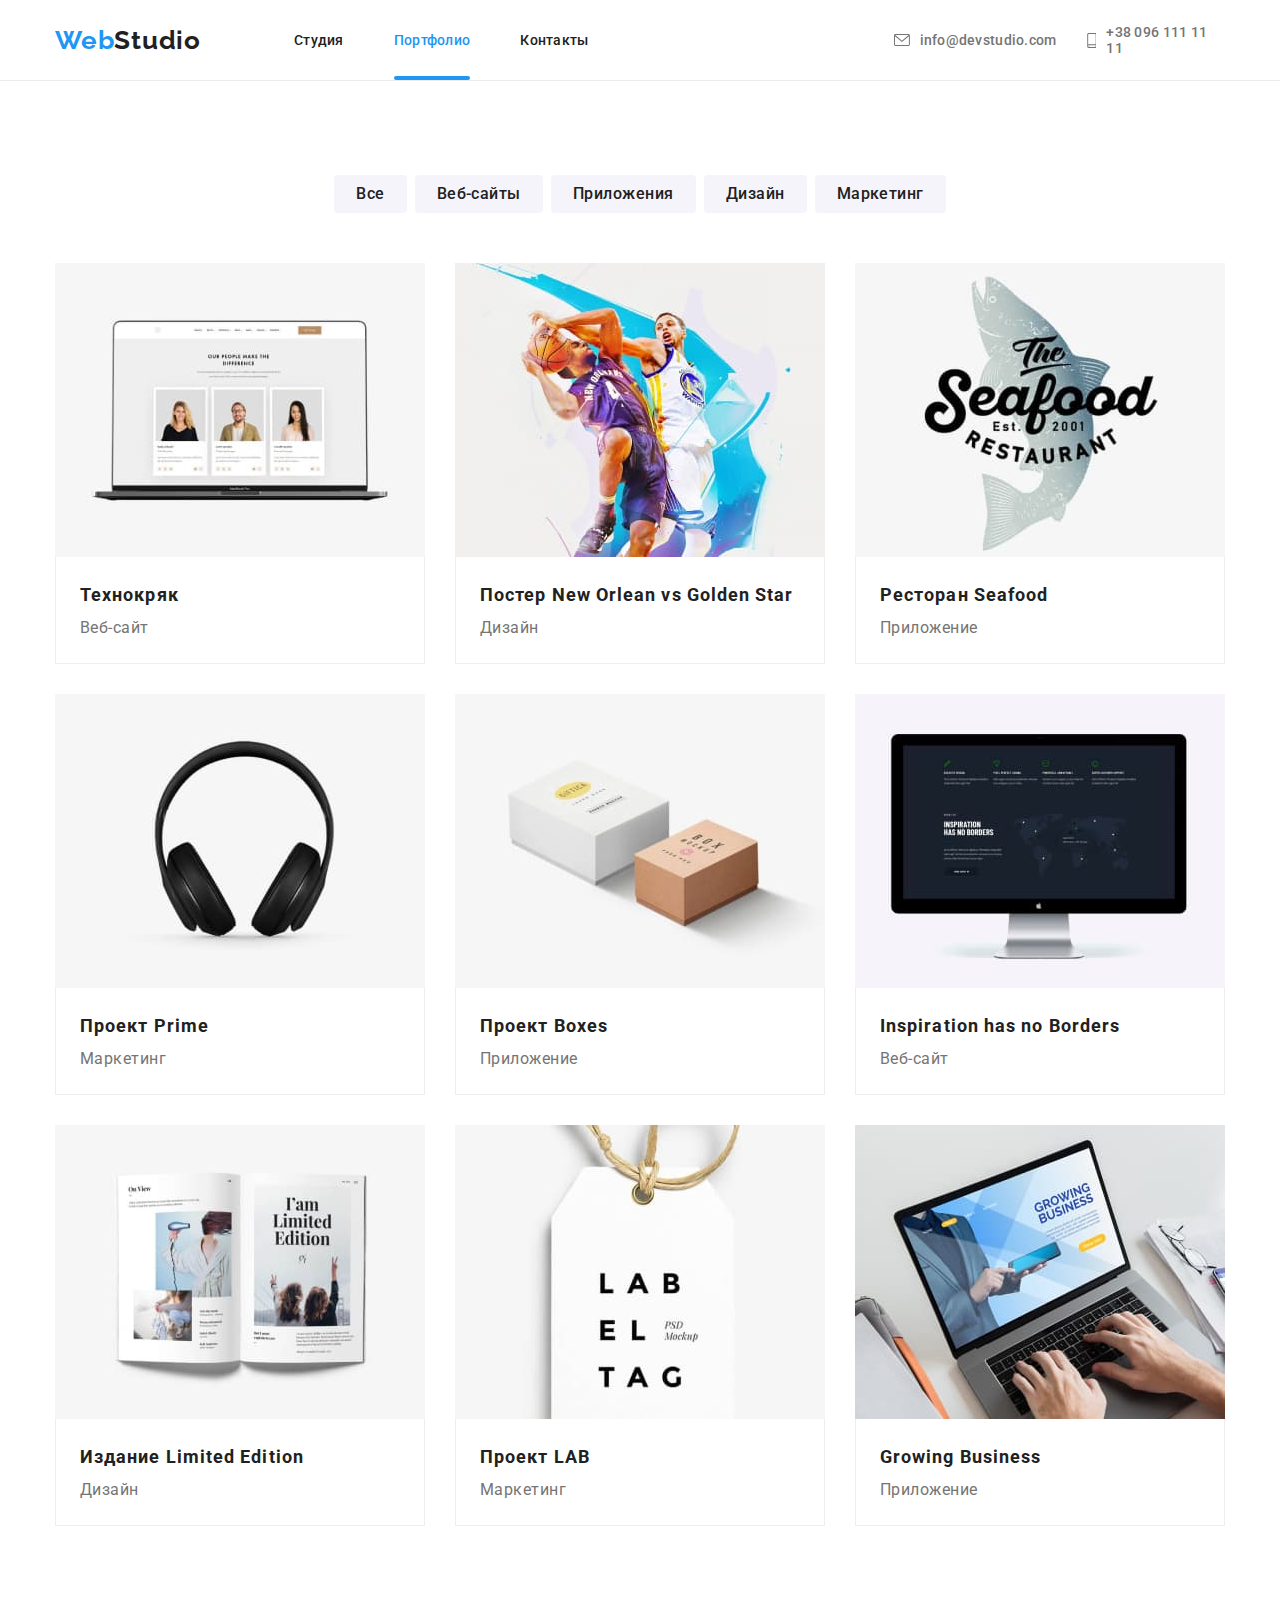
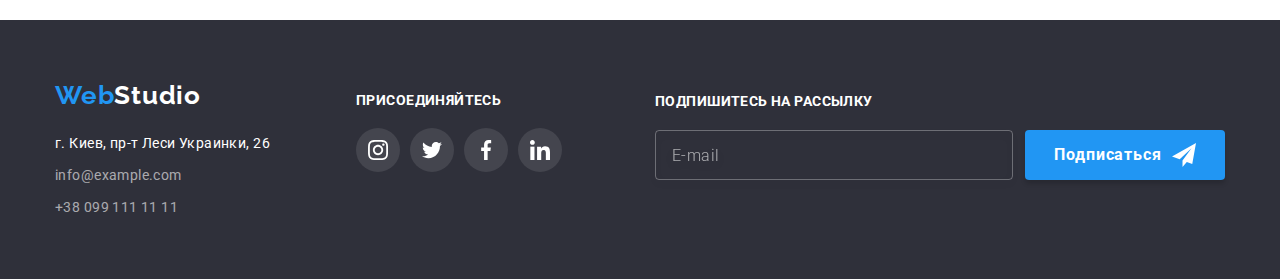
==== commit e6ba0d09: "Додав фінальні зміни, крім форми" ====
--- a/portfolio.html
+++ b/portfolio.html
@@ -76,8 +76,10 @@
           <li class="project-card">
             <a href="index.html">
               <div class="animation-overlay">
-                <p class="text">Технокряк это современная площадка распространения коронавируса. Компании используют эту
-                  платформу для цифрового шпионажа и атак на защищённые сервера конкурентов.</p>
+                <p class="text">Технокряк это современная площадка распространения коронавируса. Компании
+                  используют эту
+                  платформу для цифрового шпионажа и атак на защищённые сервера конкурентов.
+                </p>
 
                 <img srcset="
                 ./img/projects/img(1).jpg 1x,
@@ -94,8 +96,10 @@
           <li class="project-card">
             <a href="index.html">
               <div class="animation-overlay">
-                <p class="text">Технокряк это современная площадка распространения коронавируса. Компании используют эту
-                  платформу для цифрового шпионажа и атак на защищённые сервера конкурентов.</p>
+                <p class="text">Технокряк это современная площадка распространения коронавируса. Компании
+                  используют эту
+                  платформу для цифрового шпионажа и атак на защищённые сервера конкурентов.
+                </p>
                 <img srcset="
                 ./img/projects/img(2).jpg 1x,
                 ./img/projects/img(2)@2x.jpg 2x
--- a/css/main.min.css
+++ b/css/main.min.css
@@ -1,2 +1,2 @@
-/*! modern-normalize v0.7.0 | MIT License | https://github.com/sindresorhus/modern-normalize */*,*::before,*::after{-webkit-box-sizing:border-box;box-sizing:border-box}:root{-moz-tab-size:4;-o-tab-size:4;tab-size:4}html{line-height:1.15;-webkit-text-size-adjust:100%}body{margin:0}body{font-family:system-ui,-apple-system,"Segoe UI",Roboto,Helvetica,Arial,sans-serif,"Apple Color Emoji","Segoe UI Emoji"}hr{height:0}abbr[title]{-webkit-text-decoration:underline dotted;text-decoration:underline dotted}b,strong{font-weight:bolder}code,kbd,samp,pre{font-family:ui-monospace, SFMono-Regular, Consolas, "Liberation Mono", Menlo, monospace;font-size:1em}small{font-size:80%}sub,sup{font-size:75%;line-height:0;position:relative;vertical-align:baseline}sub{bottom:-0.25em}sup{top:-0.5em}button,input,optgroup,select,textarea{font-family:inherit;font-size:100%;line-height:1.15;margin:0}button,select{text-transform:none}button,[type="button"],[type="reset"],[type="submit"]{-webkit-appearance:button}button::-moz-focus-inner,[type="button"]::-moz-focus-inner,[type="reset"]::-moz-focus-inner,[type="submit"]::-moz-focus-inner{border-style:none;padding:0}button:-moz-focusring,[type="button"]:-moz-focusring,[type="reset"]:-moz-focusring,[type="submit"]:-moz-focusring{outline:1px dotted ButtonText}legend{padding:0}progress{vertical-align:baseline}[type="number"]::-webkit-inner-spin-button,[type="number"]::-webkit-outer-spin-button{height:auto}[type="search"]{-webkit-appearance:textfield;outline-offset:-2px}[type="search"]::-webkit-search-decoration{-webkit-appearance:none}::-webkit-file-upload-button{-webkit-appearance:button;font:inherit}summary{display:list-item}body{margin:0;padding:0}ul,li{list-style:none;margin:0;padding:0}a,a:visited{text-decoration:none}h1,h2,h3,p{margin:0;padding:0}img{display:block;max-width:100%;height:auto}.container{padding:0 15px;margin-left:auto;margin-right:auto}@media screen and (min-width: 480px){.container{width:480px}}@media screen and (min-width: 768px){.container{width:768px}}@media screen and (min-width: 1200px){.container{width:1200px}}@media screen and (max-width: 767px){.navigation-header{height:60px;display:-webkit-box;display:-ms-flexbox;display:flex;-webkit-box-align:center;-ms-flex-align:center;align-items:center;-webkit-box-pack:justify;-ms-flex-pack:justify;justify-content:space-between}.drop-menu{padding:0;width:40px;height:40px;background-color:Transparent;border:none}.drop-menu svg{width:40px;height:40px;fill:#000}.drop-menu:hover{margin:0;padding:0}.drop-menu:hover svg .icon-open{fill:#2196F3}.drop-menu:hover svg .icon-close{fill:#2196F3}.icon-open{display:block}.icon-close{display:none}.is-open .icon-open{display:none}.is-open .icon-close{display:block;fill:#2196F3}.header{position:relative}.mobile-menu{display:none;position:absolute;z-index:2;top:60px;left:0;right:0;padding:60px 0;background:#fff;border-top:1px solid #ECECEC}.mobile-menu.is-open{display:block}.link-list li:not(:last-child){margin-bottom:40px}.mobile-menu li{text-align:center}.mobile-menu .link{font-family:Roboto;font-size:18px;font-weight:500;line-height:21px;letter-spacing:0.02em;color:#212121}.mobile-menu .link:hover{color:#2196F3}.link-list .underline-studio{color:#2196F3}.link-list .underline-studio:after{content:'';display:block;background:#2196F3;border-radius:2px;margin-left:auto;margin-right:auto;width:61px;height:4px;margin-top:8px}.link-list .underline-portfolio{color:#2196F3}.link-list .underline-portfolio:after{content:'';display:block;background:#2196F3;border-radius:2px;margin-left:auto;margin-right:auto;width:97px;height:4px;margin-top:8px}.contact-list{margin-top:60px}.contact-list li:not(:first-child){margin-top:16px}.contact-list .flex{display:-webkit-box;display:-ms-flexbox;display:flex;-webkit-box-align:center;-ms-flex-align:center;align-items:center;-webkit-box-pack:center;-ms-flex-pack:center;justify-content:center}.contact-list .icon-mail{width:16px;height:12px;fill:#757575;margin-right:10px}.contact-list .icon-phone{width:10px;height:15px;fill:#757575;margin-right:10px}.contact-list .link{font-family:Roboto;font-style:normal;font-weight:500;font-size:18px;line-height:21px;letter-spacing:0.02em;color:#757575}.contact-list .flex:hover .icon-mail{fill:#2196F3}.contact-list .flex:hover .icon-phone{fill:#2196F3}}@media screen and (min-width: 768px) and (max-width: 1199px){.drop-menu{display:none}.navigation-header{display:-webkit-box;display:-ms-flexbox;display:flex;-webkit-box-align:center;-ms-flex-align:center;align-items:center}.mobile-menu{display:-webkit-box;display:-ms-flexbox;display:flex}.link-list{display:-webkit-box;display:-ms-flexbox;display:flex;-webkit-box-align:center;-ms-flex-align:center;align-items:center;margin-left:88px;margin-right:84px}.link-list li:not(:last-child){margin-right:50px}.link-list .link{display:inline-block;font-family:Roboto;font-weight:500;font-size:14px;line-height:16px;letter-spacing:0.02em;color:#212121;padding:32px 0;height:80px}.link-list .link:hover{color:#2196F3}.link-list .underline-studio{color:#2196F3}.link-list .underline-studio:after{content:'';display:block;background:#2196F3;border-radius:2px;height:4px;margin-top:28px}.link-list .underline-portfolio{color:#2196F3}.link-list .underline-portfolio:after{content:'';display:block;background:#2196F3;border-radius:2px;height:4px;margin-top:28px}.contact-list{height:80px;padding:21px 0}.contact-list .flex{display:-webkit-box;display:-ms-flexbox;display:flex}.contact-list .flex:not(:last-child){margin-bottom:10px}.contact-list .flex:hover .icon-mail{fill:#2196F3}.contact-list .flex:hover .icon-phone{fill:#2196F3}.contact-list .flex:hover .link{color:#2196F3}.contact-list .icon-mail{width:16px;height:12px;fill:#757575;margin-right:10px}.contact-list .icon-phone{width:10px;height:15px;fill:#757575;margin-right:10px}.contact-list .link{font-family:Roboto;font-weight:500;font-size:12px;line-height:14px;letter-spacing:0.02em;color:#757575}}@media screen and (min-width: 1200px){.drop-menu{display:none}.navigation-header{display:-webkit-box;display:-ms-flexbox;display:flex;-webkit-box-align:center;-ms-flex-align:center;align-items:center}.mobile-menu{display:-webkit-box;display:-ms-flexbox;display:flex}.link-list{display:-webkit-box;display:-ms-flexbox;display:flex;-webkit-box-align:center;-ms-flex-align:center;align-items:center;margin-left:93px;margin-right:305px}.link-list li:not(:last-child){margin-right:50px}.link-list .link{display:inline-block;font-family:Roboto;font-weight:500;font-size:14px;line-height:16px;letter-spacing:0.02em;color:#212121;padding:32px 0;height:80px}.link-list .link:hover{color:#2196F3}.link-list .underline-studio{color:#2196F3}.link-list .underline-studio:after{content:'';display:block;background:#2196F3;border-radius:2px;height:4px;margin-top:28px}.link-list .underline-portfolio{color:#2196F3}.link-list .underline-portfolio:after{content:'';display:block;background:#2196F3;border-radius:2px;height:4px;margin-top:28px}.contact-list{height:80px;padding:21px 0;display:-webkit-box;display:-ms-flexbox;display:flex;-webkit-box-align:center;-ms-flex-align:center;align-items:center}.contact-list .flex{display:-webkit-box;display:-ms-flexbox;display:flex;-webkit-box-align:center;-ms-flex-align:center;align-items:center}.contact-list .flex:not(:last-child){margin-right:30px}.contact-list .flex:hover .icon-mail{fill:#2196F3}.contact-list .flex:hover .icon-phone{fill:#2196F3}.contact-list .flex:hover .link{color:#2196F3}.contact-list .icon-mail{width:16px;height:12px;fill:#757575;margin-right:10px}.contact-list .icon-phone{width:10px;height:15px;fill:#757575;margin-right:10px}.contact-list .link{font-family:Roboto;font-weight:500;font-size:14px;line-height:16px;letter-spacing:0.02em;color:#757575}}.logo-header{font-family:Raleway;font-style:normal;font-weight:700;font-size:24px;line-height:28px;letter-spacing:0.03em;color:#212121}.logo-header .logo-accent{color:#2196F3}.logo-header:visited{color:#212121}.logo-header:visited .logo-accent{color:#2196F3}.logo-footer{font-family:Raleway;font-style:normal;font-weight:700;font-size:24px;line-height:28px;letter-spacing:0.03em;color:#FFFFFF}.logo-footer .logo-accent{color:#2196F3}.logo-footer:visited{color:#ffffff}.logo-footer:visited .logo-accent{color:#2196F3}@media screen and (max-width: 767px){.text-center{text-align:center}}@media screen and (min-width: 1200px){.logo-header{font-family:Raleway;font-style:normal;font-weight:700;font-size:26px;line-height:31px;letter-spacing:0.03em;color:#212121}.logo-header .logo-accent{color:#2196F3}.logo-footer{font-family:Raleway;font-style:normal;font-weight:700;font-size:26px;line-height:31px;letter-spacing:0.03em;color:#FFFFFF}.logo-footer .logo-accent{color:#2196F3}}.footer{padding:60px 0;background:#2F303A}.address-container{margin-top:20px}.address-item:not(:first-child){margin-top:8px}.address{font-family:Roboto;font-size:14px;line-height:24px;letter-spacing:0.03em;color:#FFFFFF}.footer-contact-link{font-family:Roboto;font-size:14px;line-height:24px;letter-spacing:0.03em;color:rgba(255,255,255,0.6)}.welcome-footer{font-family:Roboto;font-weight:700;font-size:14px;line-height:16px;text-align:center;letter-spacing:0.03em;text-transform:uppercase;color:#FFFFFF}.soclink-item:not(:last-child){margin-right:10px}.footer-soclink-list{display:-webkit-box;display:-ms-flexbox;display:flex;-webkit-box-pack:center;-ms-flex-pack:center;justify-content:center;margin-top:20px}.footer-soclink-bg{display:-webkit-box;display:-ms-flexbox;display:flex;-webkit-box-align:center;-ms-flex-align:center;align-items:center;-webkit-box-pack:center;-ms-flex-pack:center;justify-content:center;width:44px;height:44px;background:rgba(255,255,255,0.1);border-radius:50%}.footer-soclink{width:20px;height:20px;fill:#ffffff}.subscribe-label{font-family:Roboto;font-weight:700;font-size:14px;line-height:16px;letter-spacing:0.03em;text-transform:uppercase;color:#FFFFFF}.subscribe-input{margin-top:35px;padding-left:16px;font-weight:300;font-family:Roboto;line-height:20px;color:rgba(255,255,255,0.6);background-color:transparent;border:1px solid rgba(255,255,255,0.3);-webkit-box-sizing:border-box;box-sizing:border-box;-webkit-filter:drop-shadow(0px 4px 4px rgba(0,0,0,0.15));filter:drop-shadow(0px 4px 4px rgba(0,0,0,0.15));border-radius:4px}.subscribe-input::-webkit-input-placeholder{font-family:Roboto;line-height:20px;display:-webkit-box;display:flex;-webkit-box-align:center;align-items:center;letter-spacing:0.03em;color:rgba(255,255,255,0.6)}.subscribe-input:-ms-input-placeholder{font-family:Roboto;line-height:20px;display:-ms-flexbox;display:flex;-ms-flex-align:center;align-items:center;letter-spacing:0.03em;color:rgba(255,255,255,0.6)}.subscribe-input::-ms-input-placeholder{font-family:Roboto;line-height:20px;display:-ms-flexbox;display:flex;-ms-flex-align:center;align-items:center;letter-spacing:0.03em;color:rgba(255,255,255,0.6)}.subscribe-input::placeholder{font-family:Roboto;line-height:20px;display:-webkit-box;display:-ms-flexbox;display:flex;-webkit-box-align:center;-ms-flex-align:center;align-items:center;letter-spacing:0.03em;color:rgba(255,255,255,0.6)}.subscribe-button{margin-left:auto;margin-right:auto;margin-top:20px;display:inline-block;width:200px;height:50px;background:#2196F3;-webkit-box-shadow:0px 4px 4px rgba(0,0,0,0.15);box-shadow:0px 4px 4px rgba(0,0,0,0.15);border-radius:4px;border-style:none;font-family:Roboto;font-weight:700;font-size:16px;line-height:30px;display:-webkit-box;display:-ms-flexbox;display:flex;-webkit-box-align:center;-ms-flex-align:center;align-items:center;-webkit-box-pack:center;-ms-flex-pack:center;justify-content:center;letter-spacing:0.06em;color:#FFFFFF}.icon-send{margin-left:10px;width:24px;height:24px}@media screen and (max-width: 767px){.address-item{text-align:center}.soclink-info,.subscribe{margin-top:60px}.subscribe-input{width:100%;height:50px;margin-left:auto;margin-right:auto}}@media screen and (min-width: 480px){.subscribe-input{width:450px;height:50px}}@media screen and (max-width: 1199px){.subscribe-input{margin-top:35px}.subscribe-label{display:-webkit-box;display:-ms-flexbox;display:flex;-webkit-box-pack:center;-ms-flex-pack:center;justify-content:center}}@media screen and (min-width: 768px) and (max-width: 1199px){.footer .flex{display:-webkit-box;display:-ms-flexbox;display:flex;-ms-flex-wrap:wrap;flex-wrap:wrap}.info{margin-left:60px;margin-right:165px;width:232px;display:-webkit-box;display:-ms-flexbox;display:flex;-webkit-box-orient:vertical;-webkit-box-direction:normal;-ms-flex-direction:column;flex-direction:column;-webkit-box-pack:center;-ms-flex-pack:center;justify-content:center}.info .logo{margin-left:auto;margin-right:auto}.address-container{display:-webkit-box;display:-ms-flexbox;display:flex;-webkit-box-orient:vertical;-webkit-box-direction:normal;-ms-flex-direction:column;flex-direction:column;-webkit-box-align:center;-ms-flex-align:center;align-items:center}.soclink-info{width:206px;height:80px;margin-top:5px}.footer .subscribe{width:450px;height:156px;margin-left:auto;margin-right:auto;margin-top:60px}.subscribe-input{margin-top:20px}}@media screen and (min-width: 1200px){.footer{padding:60px 0;background:#2F303A}.footer .flex{display:-webkit-box;display:-ms-flexbox;display:flex}.info{margin-right:70px;width:231px}.info .address-container{width:231px}.soclink-info{padding-top:12px;margin-right:93px}.soclink-info .welcome-footer{text-align:left}.soclink-info .soclink-item:hover .footer-soclink-bg{background:#2196F3}.subscribe{padding-top:12px}.subscribe-flex{display:-webkit-box;display:-ms-flexbox;display:flex}.subscribe-flex .subscribe-input{width:358px;margin-top:20px;margin-right:12px}}@media screen and (max-width: 767px){.hero{background-image:-webkit-gradient(linear, left top, left bottom, from(rgba(47,48,58,0.4)), to(rgba(47,48,58,0.4))),url("../img/hero/hero-mobile.jpg");background-image:linear-gradient(rgba(47,48,58,0.4), rgba(47,48,58,0.4)),url("../img/hero/hero-mobile.jpg");background-repeat:no-repeat;background-size:cover;background-position:center}}@media screen and (max-width: 767px) and (min-device-pixel-ratio: 2), screen and (max-width: 767px) and (-webkit-min-device-pixel-ratio: 2), screen and (max-width: 767px) and (min-resolution: 192dpi), screen and (max-width: 767px) and (-webkit-min-device-pixel-ratio: 192), screen and (max-width: 767px) and (min-resolution: 192dppx){.hero{background-image:-webkit-gradient(linear, left top, left bottom, from(rgba(47,48,58,0.4)), to(rgba(47,48,58,0.4))),url("../img/hero/hero-mobile@2x.jpg");background-image:linear-gradient(rgba(47,48,58,0.4), rgba(47,48,58,0.4)),url("../img/hero/hero-mobile@2x.jpg")}}@media screen and (max-width: 767px){.hero{padding:118px 0}.h1-hero{margin:auto;width:360px;font-family:Roboto;font-weight:900;font-size:26px;line-height:42px;text-align:center;letter-spacing:0.06em;text-transform:uppercase;color:#FFFFFF}.button-hero{display:block;margin-top:30px;width:200px;height:50px;margin-left:auto;margin-right:auto;font-family:Roboto;font-weight:700;font-size:16px;line-height:30px;letter-spacing:0.06em;text-align:center;color:#FFFFFF;background:#2196F3;-webkit-box-shadow:0px 4px 4px rgba(0,0,0,0.15);box-shadow:0px 4px 4px rgba(0,0,0,0.15);border-radius:4px}}@media screen and (min-width: 768px) and (max-width: 1199px){.hero{background-image:-webkit-gradient(linear, left top, left bottom, from(rgba(47,48,58,0.4)), to(rgba(47,48,58,0.4))),url("../img/hero/hero-tablet.jpg");background-image:linear-gradient(rgba(47,48,58,0.4), rgba(47,48,58,0.4)),url("../img/hero/hero-tablet.jpg");background-repeat:no-repeat;background-size:cover;background-position:center}}@media screen and (min-width: 768px) and (max-width: 1199px) and (min-device-pixel-ratio: 2), screen and (min-width: 768px) and (max-width: 1199px) and (-webkit-min-device-pixel-ratio: 2), screen and (min-width: 768px) and (max-width: 1199px) and (min-resolution: 192dpi), screen and (min-width: 768px) and (max-width: 1199px) and (-webkit-min-device-pixel-ratio: 192), screen and (min-width: 768px) and (max-width: 1199px) and (min-resolution: 192dppx){.hero{background-image:-webkit-gradient(linear, left top, left bottom, from(rgba(47,48,58,0.4)), to(rgba(47,48,58,0.4))),url("../img/hero/hero-tablet@2x.jpg");background-image:linear-gradient(rgba(47,48,58,0.4), rgba(47,48,58,0.4)),url("../img/hero/hero-tablet@2x.jpg")}}@media screen and (min-width: 768px) and (max-width: 1199px){.hero{padding:118px 0}.h1-hero{margin:auto;width:360px;font-family:Roboto;font-weight:900;font-size:26px;line-height:42px;text-align:center;letter-spacing:0.06em;text-transform:uppercase;color:#FFFFFF}.button-hero{display:block;margin-top:30px;width:200px;height:50px;margin-left:auto;margin-right:auto;font-family:Roboto;font-weight:700;font-size:16px;line-height:30px;letter-spacing:0.06em;text-align:center;color:#FFFFFF;background:#2196F3;-webkit-box-shadow:0px 4px 4px rgba(0,0,0,0.15);box-shadow:0px 4px 4px rgba(0,0,0,0.15);border-radius:4px}}@media screen and (min-width: 1200px){.hero{background-image:-webkit-gradient(linear, left top, left bottom, from(rgba(47,48,58,0.4)), to(rgba(47,48,58,0.4))),url("../img/hero/hero-desktop.jpg");background-image:linear-gradient(rgba(47,48,58,0.4), rgba(47,48,58,0.4)),url("../img/hero/hero-desktop.jpg");background-repeat:no-repeat;background-size:cover;background-position:center}}@media screen and (min-width: 1200px) and (min-device-pixel-ratio: 2), screen and (min-width: 1200px) and (-webkit-min-device-pixel-ratio: 2), screen and (min-width: 1200px) and (min-resolution: 192dpi), screen and (min-width: 1200px) and (-webkit-min-device-pixel-ratio: 192), screen and (min-width: 1200px) and (min-resolution: 192dppx){.hero{background-image:-webkit-gradient(linear, left top, left bottom, from(rgba(47,48,58,0.4)), to(rgba(47,48,58,0.4))),url("../img/hero/hero-desktop@2x.jpg");background-image:linear-gradient(rgba(47,48,58,0.4), rgba(47,48,58,0.4)),url("../img/hero/hero-desktop@2x.jpg")}}@media screen and (min-width: 1200px){.hero{padding:200px 0}.h1-hero{margin:auto;width:696px;font-family:Roboto;font-weight:900;font-size:44px;line-height:60px;text-align:center;letter-spacing:0.06em;text-transform:uppercase;color:#FFFFFF}.button-hero{display:block;margin-top:30px;width:200px;height:50px;margin-left:auto;margin-right:auto;font-family:Roboto;font-weight:700;font-size:16px;line-height:30px;letter-spacing:0.06em;text-align:center;color:#FFFFFF;background:#2196F3;-webkit-box-shadow:0px 4px 4px rgba(0,0,0,0.15);box-shadow:0px 4px 4px rgba(0,0,0,0.15);border-radius:4px}}@media screen and (max-width: 767px){.features{padding:60px 0}.features-item:not(:last-child){margin-bottom:30px}.icon-background{background:#F5F4FA;border-radius:4px;padding:25px 0}.icon-background .icon{display:block;width:70px;height:70px;margin:auto}.h3-features{margin-top:30px;text-align:center;font-family:Roboto;font-weight:700;font-size:14px;line-height:16px;letter-spacing:0.03em;text-transform:uppercase;color:#212121}.p-features{margin-top:10px;font-family:Roboto;font-weight:400;font-size:14px;line-height:24px;letter-spacing:0.03em;color:#757575}}@media screen and (min-width: 768px) and (max-width: 1199px){.features{padding:60px 0}.features-set{display:-webkit-box;display:-ms-flexbox;display:flex;-ms-flex-wrap:wrap;flex-wrap:wrap}.features-set .features-item{width:calc((100% - 30px) / 2)}.features-item:nth-child(2n-1){margin-right:30px}.features-item:nth-child(1){margin-bottom:30px}.features-item:nth-child(2){margin-bottom:30px}.icon-background{background:#F5F4FA;border-radius:4px;padding:25px 0}.icon-background .icon{display:block;width:70px;height:70px;margin:auto}.h3-features{margin-top:30px;font-family:Roboto;font-weight:700;font-size:14px;line-height:16px;letter-spacing:0.03em;text-transform:uppercase;color:#212121}.p-features{margin-top:10px;font-family:Roboto;font-weight:400;font-size:14px;line-height:24px;letter-spacing:0.03em;color:#757575}}@media screen and (min-width: 1200px){.features{padding-top:94px}.features-set{display:-webkit-box;display:-ms-flexbox;display:flex}.features-set .features-item{width:270px}.features-set .features-item:not(:last-child){margin-right:30px}.icon-background{background:#F5F4FA;border-radius:4px;padding:25px 0}.icon-background .icon{display:block;width:70px;height:70px;margin:auto}.h3-features{margin-top:30px;font-family:Roboto;font-weight:700;font-size:14px;line-height:16px;letter-spacing:0.03em;text-transform:uppercase;color:#212121}.p-features{margin-top:10px;font-family:Roboto;font-weight:400;font-size:14px;line-height:24px;letter-spacing:0.03em;color:#757575}}@media screen and (max-width: 1199px){.product{display:none}}@media screen and (min-width: 1200px){.product{padding:94px 0}.h2-product{font-family:Roboto;font-weight:700;font-size:36px;line-height:42px;text-align:center;letter-spacing:0.03em;color:#212121}.product-list{display:-webkit-box;display:-ms-flexbox;display:flex;margin-top:50px}.product-item{width:370px}.product-item:not(:last-child){margin-right:30px}.product-item .wrapper{position:relative;height:294px}.product-item .wrapper .product-desc{position:absolute;width:370px;padding:27px 0;bottom:0;left:0;height:70px;background:rgba(47,48,58,0.8);font-family:Roboto;font-weight:700;font-size:14px;line-height:16px;text-align:center;letter-spacing:0.03em;text-transform:uppercase;color:#FFFFFF}}.team{padding:60px 0;background-color:#F5F4FA}.h2-team{font-family:Roboto;font-weight:700;font-size:28px;line-height:33px;text-align:center;letter-spacing:0.03em;color:#212121}.team-card{background:#FFFFFF;-webkit-box-shadow:0px 1px 3px rgba(0,0,0,0.12),0px 1px 1px rgba(0,0,0,0.14),0px 2px 1px rgba(0,0,0,0.2);box-shadow:0px 1px 3px rgba(0,0,0,0.12),0px 1px 1px rgba(0,0,0,0.14),0px 2px 1px rgba(0,0,0,0.2);border-radius:0px 0px 4px 4px}.card-name{font-family:Roboto;font-weight:500;font-size:16px;line-height:19px;text-align:center;letter-spacing:0.03em;color:#212121;margin-top:30px}.card-desc{font-family:Roboto;font-size:16px;line-height:19px;text-align:center;letter-spacing:0.03em;color:#757575;margin-top:10px}.soclink-list{display:-webkit-box;display:-ms-flexbox;display:flex;-webkit-box-pack:center;-ms-flex-pack:center;justify-content:center}.soclink-bg{display:block;width:44px;height:44px;padding:12px;display:-webkit-box;display:-ms-flexbox;display:flex;-webkit-box-align:center;-ms-flex-align:center;align-items:center}.soclink{width:20px;height:20px;fill:#AFB1B8}@media screen and (max-width: 1199px){.h2-team{margin-bottom:30px}}@media screen and (max-width: 767px){.team-card:not(:last-child){margin-bottom:30px}.soclink-list{margin-top:16px}.team-card{margin-left:auto;margin-right:auto;padding-bottom:24px;width:100%}.team-card img{display:block;width:100%}}@media screen and (min-width: 480px) and (max-width: 767px){.team-card{margin-left:auto;margin-right:auto;width:450px}}@media screen and (min-width: 768px) and (max-width: 1199px){.team-list{display:-webkit-box;display:-ms-flexbox;display:flex;-ms-flex-wrap:wrap;flex-wrap:wrap}.team-card{width:calc((100% - 34px)/2)}.team-card img{display:block;width:100%}.team-card:nth-child(2n-1){margin-right:30px}.team-card:nth-child(1){margin-bottom:30px}.team-card:nth-child(2){margin-bottom:30px}.soclink-list{margin-top:16px;margin-bottom:24px}}@media screen and (min-width: 1200px){.team{padding:94px 0}.h2-team{font-family:Roboto;font-weight:700;font-size:36px;line-height:42px;text-align:center;letter-spacing:0.03em;color:#212121}.team-list{margin-top:50px;display:-webkit-box;display:-ms-flexbox;display:flex}.team-card{width:270px}.team-card img{display:block;width:100%}.team-card:not(:last-child){margin-right:30px}.soclink-list{margin-top:16px;margin-bottom:30px}.soclink-bg{width:44px;height:44px;display:-webkit-box;display:-ms-flexbox;display:flex;-webkit-box-align:center;-ms-flex-align:center;align-items:center}.soclink-item:not(:last-child){margin-right:10px}.soclink-item:hover .soclink-bg{background:#2196F3;border-radius:50%}.soclink-item:hover .soclink{fill:#fff}}.clients{padding:60px 0}.h2-clients{font-family:Roboto;font-weight:700;text-align:center;letter-spacing:0.03em;color:#212121}.client-link{display:-webkit-inline-box;display:-ms-inline-flexbox;display:inline-flex;-webkit-box-align:center;-ms-flex-align:center;align-items:center;-webkit-box-pack:center;-ms-flex-pack:center;justify-content:center;border:1px solid #AFB1B8;border-radius:4px;-webkit-transition:250ms;transition:250ms;-webkit-transition-timing-function:cubic-bezier(0.4, 0, 0.2, 1);transition-timing-function:cubic-bezier(0.4, 0, 0.2, 1)}.client-icon-fill{fill:#AFB1B8;-webkit-transition:250ms;transition:250ms;-webkit-transition-timing-function:cubic-bezier(0.4, 0, 0.2, 1);transition-timing-function:cubic-bezier(0.4, 0, 0.2, 1)}.clients-item:hover .client-link{border-color:#2196F3;-webkit-transition:250ms;transition:250ms;-webkit-transition-timing-function:cubic-bezier(0.4, 0, 0.2, 1);transition-timing-function:cubic-bezier(0.4, 0, 0.2, 1)}.clients-item:hover .client-icon-fill{-webkit-transition:250ms;transition:250ms;-webkit-transition-timing-function:cubic-bezier(0.4, 0, 0.2, 1);transition-timing-function:cubic-bezier(0.4, 0, 0.2, 1);fill:#2196f3}.client-icon-1{width:44px;height:49px;fill:#afb1b8}.client-icon-2{width:40px;height:52px;fill:#afb1b8}.client-icon-3{width:40px;height:42px;fill:#afb1b8}.client-icon-4{width:79px;height:42px;fill:#afb1b8}.client-icon-5{width:59px;height:47px;fill:#afb1b8}.client-icon-6{width:88px;height:45px;fill:#afb1b8}@media screen and (max-width: 1199px){.clients-list{display:-webkit-box;display:-ms-flexbox;display:flex;-ms-flex-wrap:wrap;flex-wrap:wrap}.h2-clients{margin-bottom:30px;font-size:28px;line-height:33px}}@media screen and (max-width: 767px){.clients-item{margin-bottom:30px;width:calc((100% - 15px*2) / 2)}.client-link{height:90px;width:100%}.clients-item:nth-child(2n+1){margin-right:15px}.clients-item:nth-child(2n){margin-left:15px}.clients-item:nth-child(5){margin-bottom:0}.clients-item:nth-child(6){margin-bottom:0}}@media screen and (min-width: 768px) and (max-width: 1199px){.client-link{height:90px;width:226px}.clients-item{width:calc((100% - 60px) / 3)}.clients-item:nth-child(1){margin-bottom:30px;margin-right:30px}.clients-item:nth-child(2){margin-bottom:30px;margin-right:30px}.clients-item:nth-child(3){margin-bottom:30px}.clients-item:nth-child(4){margin-right:30px}.clients-item:nth-child(5){margin-right:30px}}@media screen and (min-width: 1200px){.clients{padding:94px 0}.clients-list{display:-webkit-box;display:-ms-flexbox;display:flex;margin-top:50px}.h2-clients{font-family:Roboto;font-weight:700;font-size:36px;line-height:42px;text-align:center;letter-spacing:0.03em;color:#212121}.client-link{height:90px;width:170px}.clients-item{width:calc((100% - 5*30px) / 6)}.clients-item:not(:last-child){margin-right:30px}}.btn-portfolio{display:block;padding:6px 22px;height:38px;background:#F5F4FA;border-radius:4px;font-family:Roboto;font-weight:500;font-size:16px;text-align:center;letter-spacing:0.03em;border-style:none;color:#212121}.btn-portfolio:hover,.btn-portfolio:active{background:#2196F3;color:#FFFFFF;-webkit-box-shadow:0px 3px 1px rgba(0,0,0,0.1),0px 1px 2px rgba(0,0,0,0.08),0px 2px 2px rgba(0,0,0,0.12);box-shadow:0px 3px 1px rgba(0,0,0,0.1),0px 1px 2px rgba(0,0,0,0.08),0px 2px 2px rgba(0,0,0,0.12)}@media screen and (max-width: 767px){.filtres{margin-bottom:40px;display:-webkit-box;display:-ms-flexbox;display:flex;-ms-flex-wrap:wrap;flex-wrap:wrap}.btn-portfolio:not(:last-child){margin-right:8px}.btn-portfolio:nth-child(4){margin-top:15px}.btn-portfolio:nth-child(5){margin-top:15px}}@media screen and (min-width: 768px) and (max-width: 1199px){.filtres{display:-webkit-box;display:-ms-flexbox;display:flex;-webkit-box-pack:center;-ms-flex-pack:center;justify-content:center;margin-bottom:30px}.btn-portfolio:not(:last-child){margin-right:8px}}@media screen and (min-width: 1200px){.filtres{margin-bottom:50px;display:-webkit-box;display:-ms-flexbox;display:flex;-webkit-box-pack:center;-ms-flex-pack:center;justify-content:center}.filtres .btn-portfolio:not(:last-child){margin-right:8px}}.portfolio{border-top:1px solid #ECECEC;padding:60px 0}.project-card:hover{-webkit-box-shadow:0px 1px 1px rgba(0,0,0,0.12),0px 4px 4px rgba(0,0,0,0.06),1px 4px 6px rgba(0,0,0,0.16);box-shadow:0px 1px 1px rgba(0,0,0,0.12),0px 4px 4px rgba(0,0,0,0.06),1px 4px 6px rgba(0,0,0,0.16)}.card-border{padding:20px 24px;border-right:1px solid #EEEEEE;border-bottom:1px solid #EEEEEE;border-left:1px solid #EEEEEE}.portfolio-card-name{font-family:Roboto;font-weight:700;font-size:18px;line-height:36px;letter-spacing:0.06em;color:#212121}.portfolio-card-desc{font-family:Roboto;font-size:16px;line-height:30px;letter-spacing:0.03em;color:#757575}.animation-overlay{position:relative;width:100%}.animation-overlay:hover .text{top:0;left:0;opacity:0.9}.animation-overlay .text{z-index:1;position:absolute;top:100%;left:0;opacity:0;pointer-events:none;width:100%;height:100%;padding:70px 24px;background:rgba(33,150,243,0.9);font-family:Roboto;font-size:18px;font-weight:400;line-height:28px;letter-spacing:0.03em;color:#FFFFFF;-webkit-transition:500ms;transition:500ms;-webkit-transition-timing-function:cubic-bezier(0.4, 0, 0.2, 1);transition-timing-function:cubic-bezier(0.4, 0, 0.2, 1)}@media screen and (max-width: 767px){.project-card{width:100%;margin-left:auto;margin-right:auto}.project-card .img-contain{display:block;width:100%;height:auto}.project-card:not(:last-child){margin-bottom:30px}}@media screen and (min-width: 480px) and (max-width: 767px){.project-card a:hover .text{top:0;left:0;opacity:0.9}}@media screen and (min-width: 768px) and (max-width: 1199px){.wrap{display:-webkit-box;display:-ms-flexbox;display:flex;-ms-flex-wrap:wrap;flex-wrap:wrap}.project-card{display:block;width:calc((100% - 30px) / 2);margin-bottom:30px}.project-card a:hover .text{top:0;left:0;opacity:0.9}.project-card:nth-child(2n-1){margin-right:30px}.project-card:nth-child(8){margin-bottom:0}.project-card:nth-child(9){margin-bottom:0}.project-card:nth-child(1){height:404px}.project-card:nth-child(8){height:404px}.img-contain{display:block;width:100%}}@media screen and (min-width: 1200px){.portfolio{padding:94px 0}.wrap{display:-webkit-box;display:-ms-flexbox;display:flex;-ms-flex-wrap:wrap;flex-wrap:wrap}.project-card{display:block;width:370px;margin-bottom:30px;margin-right:30px}.project-card:nth-child(3n){margin-right:0}.project-card:nth-child(7){margin-bottom:0}.project-card:nth-child(8){margin-bottom:0}.project-card:nth-child(9){margin-bottom:0}.project-card a:hover .text{top:0;left:0;opacity:0.9}.img-contain{width:370px;height:auto}}@media screen and (max-width: 479px){.modal{width:100%}.form-input{width:100%}}@media screen and (min-width: 480px){.modal{width:450px}.form-input{width:370px}}@media screen and (max-width: 1199px){.is-hidden{visibility:hidden;opacity:0;pointer-events:none;-webkit-transition:250ms;transition:250ms;-webkit-transition-timing-function:cubic-bezier(0.4, 0, 0.2, 1);transition-timing-function:cubic-bezier(0.4, 0, 0.2, 1)}.backdrop{position:fixed;top:0;left:0;bottom:0;right:0;background:rgba(0,0,0,0.2);z-index:3;-webkit-transition:250ms;transition:250ms;-webkit-transition-timing-function:cubic-bezier(0.4, 0, 0.2, 1);transition-timing-function:cubic-bezier(0.4, 0, 0.2, 1)}.close-btn{width:30px;height:30px;margin:8px;float:right;background:#fff;border:1px solid rgba(0,0,0,0.1);border-radius:50%;padding:5px}.icon-close-form{width:18px;height:18px}.icon-close-form:hover{fill:#2196F3}.modal{position:absolute;left:50%;top:50%;-webkit-transform:translate(-50%, -50%);transform:translate(-50%, -50%);height:auto;background-color:#fff;-webkit-box-shadow:0px 1px 3px rgba(0,0,0,0.12),0px 1px 1px rgba(0,0,0,0.14),0px 2px 1px rgba(0,0,0,0.2);box-shadow:0px 1px 3px rgba(0,0,0,0.12),0px 1px 1px rgba(0,0,0,0.14),0px 2px 1px rgba(0,0,0,0.2);border-radius:4px;-webkit-transition:250ms;transition:250ms;-webkit-transition-timing-function:cubic-bezier(0.4, 0, 0.2, 1);transition-timing-function:cubic-bezier(0.4, 0, 0.2, 1)}.form-container{max-width:448px;margin-left:auto;margin-right:auto;padding:40px 40px}.form-title{margin:0;margin-bottom:12px;text-align:center;font-weight:700;line-height:23px;font-size:20px;letter-spacing:0.03em;text-align:center;color:#212121}.form-flex{display:-webkit-box;display:-ms-flexbox;display:flex;-webkit-box-orient:vertical;-webkit-box-direction:normal;-ms-flex-direction:column;flex-direction:column}.form-label{margin-bottom:4px;font-size:12px;letter-spacing:0.01em;line-height:14px;color:#757575}.form-input{margin:auto;padding-left:42px;height:40px;border:1px solid rgba(33,33,33,0.2);-webkit-box-sizing:border-box;box-sizing:border-box;border-radius:4px}.form-input:focus{border-radius:4px;border:1px solid #2196F3;outline:none}.icon-field{position:relative}.icon-form{position:absolute;width:18px;height:18px;left:12px;bottom:11px}.form-input:focus+.icon-form{fill:#2196F3}.icon-field:not(:first-child){margin-top:10px}.form-textarea{resize:none;height:120px;border:1px solid rgba(33,33,33,0.2);-webkit-box-sizing:border-box;box-sizing:border-box;border-radius:4px;padding:12px 16px;color:#757575}.form-textarea:focus{border:1px solid #2196f3;outline:none}.form-textarea .form-textarea::-webkit-input-placeholder{font-family:Roboto;font-size:14px;line-height:16px;letter-spacing:0.01em;color:rgba(117,117,117,0.5)}.form-textarea .form-textarea:-ms-input-placeholder{font-family:Roboto;font-size:14px;line-height:16px;letter-spacing:0.01em;color:rgba(117,117,117,0.5)}.form-textarea .form-textarea::-ms-input-placeholder{font-family:Roboto;font-size:14px;line-height:16px;letter-spacing:0.01em;color:rgba(117,117,117,0.5)}.form-textarea .form-textarea::placeholder{font-family:Roboto;font-size:14px;line-height:16px;letter-spacing:0.01em;color:rgba(117,117,117,0.5)}.a-checkbox{-webkit-text-decoration-line:underline;text-decoration-line:underline;color:#2196F3}.btn-submit{display:block;margin-top:30px;width:200px;height:50px;background:#188CE8;-webkit-box-shadow:0px 4px 4px rgba(0,0,0,0.15);box-shadow:0px 4px 4px rgba(0,0,0,0.15);border-radius:4px;font-family:Roboto;font-weight:700;font-size:16px;line-height:30px;text-align:center;letter-spacing:0.06em;color:#FFFFFF;margin-left:auto;margin-right:auto}.field{display:-webkit-box;display:-ms-flexbox;display:flex;-webkit-box-align:center;-ms-flex-align:center;align-items:center;margin-top:20px;font-family:Roboto;font-size:12px;line-height:14px;letter-spacing:0.03em;color:#757575}.checkbox{-webkit-appearance:none;-moz-appearance:none;appearance:none;position:absolute}.icon-checkbox{display:inline-block;min-width:16px;height:15px;margin-right:6px;background-image:url("../img/svg/icon-checkbox.svg")}.label{font-weight:400;font-size:12px;line-height:14px;letter-spacing:0.03em;color:#757575}.checkbox:checked+.icon-checkbox{border-color:transparent;background-color:#2196F3;background-image:url("../img/svg/icon-check.svg");background-size:contain;background-origin:border-box}}@media screen and (min-width: 1200px){.is-hidden{visibility:hidden;opacity:0;pointer-events:none;-webkit-transition:250ms;transition:250ms;-webkit-transition-timing-function:cubic-bezier(0.4, 0, 0.2, 1);transition-timing-function:cubic-bezier(0.4, 0, 0.2, 1)}.backdrop{position:fixed;top:0;left:0;bottom:0;right:0;overflow-y:scroll;background:rgba(0,0,0,0.2);z-index:3;-webkit-transition:250ms;transition:250ms;-webkit-transition-timing-function:cubic-bezier(0.4, 0, 0.2, 1);transition-timing-function:cubic-bezier(0.4, 0, 0.2, 1)}.modal{width:528px;position:absolute;left:50%;top:50%;-webkit-transform:translate(-50%, -50%);transform:translate(-50%, -50%);height:auto;background-color:#fff;-webkit-box-shadow:0px 1px 3px rgba(0,0,0,0.12),0px 1px 1px rgba(0,0,0,0.14),0px 2px 1px rgba(0,0,0,0.2);box-shadow:0px 1px 3px rgba(0,0,0,0.12),0px 1px 1px rgba(0,0,0,0.14),0px 2px 1px rgba(0,0,0,0.2);border-radius:4px;-webkit-transition:250ms;transition:250ms;-webkit-transition-timing-function:cubic-bezier(0.4, 0, 0.2, 1);transition-timing-function:cubic-bezier(0.4, 0, 0.2, 1)}.form-container{width:448px;padding:40px 0;margin-left:auto;margin-right:auto}.close-btn{display:-webkit-box;display:-ms-flexbox;display:flex;-webkit-box-align:center;-ms-flex-align:center;align-items:center;-webkit-box-pack:center;-ms-flex-pack:center;justify-content:center;width:30px;height:30px;margin:8px;float:right;background:#fff;border:1px solid rgba(0,0,0,0.1);border-radius:50%;padding:6px}.icon-close-form{display:block;width:18px;height:18px}.icon-close-form:hover{fill:#2196F3}.form-title{font-family:Roboto;font-weight:700;font-size:20px;line-height:23px;text-align:center;letter-spacing:0.03em;color:#212121;margin-bottom:12px}.form-flex{display:-webkit-box;display:-ms-flexbox;display:flex;-webkit-box-orient:vertical;-webkit-box-direction:normal;-ms-flex-direction:column;flex-direction:column}.form-label{margin-bottom:4px;font-size:12px;letter-spacing:0.01em;line-height:14px;color:#757575}.form-input{padding-left:42px;width:448px;height:40px;border:1px solid rgba(33,33,33,0.2);-webkit-box-sizing:border-box;box-sizing:border-box;border-radius:4px}.form-input:focus{border-radius:4px;border:1px solid #2196F3;outline:none}.icon-field{position:relative}.icon-form{position:absolute;width:18px;height:18px;left:12px;bottom:11px}.form-input:focus+.icon-form{fill:#2196F3}.icon-field:not(:first-child){margin-top:10px}.form-textarea{resize:none;height:120px;border:1px solid rgba(33,33,33,0.2);-webkit-box-sizing:border-box;box-sizing:border-box;border-radius:4px;padding:12px 16px;color:#757575}.form-textarea:focus{border:1px solid #2196f3;outline:none}.form-textarea .form-textarea::-webkit-input-placeholder{font-family:Roboto;font-size:12px;line-height:14px;letter-spacing:0.01em;color:rgba(117,117,117,0.5)}.form-textarea .form-textarea:-ms-input-placeholder{font-family:Roboto;font-size:12px;line-height:14px;letter-spacing:0.01em;color:rgba(117,117,117,0.5)}.form-textarea .form-textarea::-ms-input-placeholder{font-family:Roboto;font-size:12px;line-height:14px;letter-spacing:0.01em;color:rgba(117,117,117,0.5)}.form-textarea .form-textarea::placeholder{font-family:Roboto;font-size:12px;line-height:14px;letter-spacing:0.01em;color:rgba(117,117,117,0.5)}.a-checkbox{-webkit-text-decoration-line:underline;text-decoration-line:underline;color:#2196F3}.btn-submit{display:block;margin-top:30px;width:200px;height:50px;background:#188CE8;-webkit-box-shadow:0px 4px 4px rgba(0,0,0,0.15);box-shadow:0px 4px 4px rgba(0,0,0,0.15);border-radius:4px;font-family:Roboto;font-weight:700;font-size:16px;line-height:30px;text-align:center;letter-spacing:0.06em;color:#FFFFFF;margin-left:auto;margin-right:auto}.field{display:-webkit-box;display:-ms-flexbox;display:flex;-webkit-box-align:center;-ms-flex-align:center;align-items:center;padding-left:12px;margin-top:20px;font-family:Roboto;font-size:14px;line-height:24px;letter-spacing:0.03em;color:#757575}.checkbox{-webkit-appearance:none;-moz-appearance:none;appearance:none;position:absolute}.icon-checkbox{display:inline-block;min-width:16px;height:15px;margin-right:6px;background-image:url("../img/svg/icon-checkbox.svg")}.label{font-family:Roboto;font-size:14px;line-height:24px;letter-spacing:0.03em;color:#757575}.checkbox:checked+.icon-checkbox{border-color:transparent;background-color:#2196F3;background-image:url("../img/svg/icon-check.svg");background-size:contain;background-origin:border-box}}
+/*! modern-normalize v0.7.0 | MIT License | https://github.com/sindresorhus/modern-normalize */*,*::before,*::after{-webkit-box-sizing:border-box;box-sizing:border-box}:root{-moz-tab-size:4;-o-tab-size:4;tab-size:4}html{line-height:1.15;-webkit-text-size-adjust:100%}body{margin:0}body{font-family:system-ui,-apple-system,"Segoe UI",Roboto,Helvetica,Arial,sans-serif,"Apple Color Emoji","Segoe UI Emoji"}hr{height:0}abbr[title]{-webkit-text-decoration:underline dotted;text-decoration:underline dotted}b,strong{font-weight:bolder}code,kbd,samp,pre{font-family:ui-monospace, SFMono-Regular, Consolas, "Liberation Mono", Menlo, monospace;font-size:1em}small{font-size:80%}sub,sup{font-size:75%;line-height:0;position:relative;vertical-align:baseline}sub{bottom:-0.25em}sup{top:-0.5em}button,input,optgroup,select,textarea{font-family:inherit;font-size:100%;line-height:1.15;margin:0}button,select{text-transform:none}button,[type="button"],[type="reset"],[type="submit"]{-webkit-appearance:button}button::-moz-focus-inner,[type="button"]::-moz-focus-inner,[type="reset"]::-moz-focus-inner,[type="submit"]::-moz-focus-inner{border-style:none;padding:0}button:-moz-focusring,[type="button"]:-moz-focusring,[type="reset"]:-moz-focusring,[type="submit"]:-moz-focusring{outline:1px dotted ButtonText}legend{padding:0}progress{vertical-align:baseline}[type="number"]::-webkit-inner-spin-button,[type="number"]::-webkit-outer-spin-button{height:auto}[type="search"]{-webkit-appearance:textfield;outline-offset:-2px}[type="search"]::-webkit-search-decoration{-webkit-appearance:none}::-webkit-file-upload-button{-webkit-appearance:button;font:inherit}summary{display:list-item}body{font-family:"Roboto", sans-serif;margin:0;padding:0}ul,li{list-style:none;margin:0;padding:0}a,a:visited{text-decoration:none}h1,h2,h3,p{margin:0;padding:0}img{display:block;max-width:100%;height:auto}.container{padding:0 15px;margin-left:auto;margin-right:auto}@media screen and (min-width: 480px){.container{width:480px}}@media screen and (min-width: 768px){.container{width:768px}}@media screen and (min-width: 1200px){.container{width:1200px}}@media screen and (max-width: 767px){.navigation-header{height:60px;display:-webkit-box;display:-ms-flexbox;display:flex;-webkit-box-align:center;-ms-flex-align:center;align-items:center;-webkit-box-pack:justify;-ms-flex-pack:justify;justify-content:space-between}.drop-menu{padding:0;width:40px;height:40px;background-color:Transparent;border:none}.drop-menu svg{width:40px;height:40px;fill:#000}.drop-menu:hover{margin:0;padding:0}.drop-menu:hover svg .icon-open{fill:#2196f3}.drop-menu:hover svg .icon-close{fill:#2196f3}.icon-open{display:block}.icon-close{display:none}.is-open .icon-open{display:none}.is-open .icon-close{display:block;fill:#2196f3}.header{position:relative}.mobile-menu{display:none;position:absolute;z-index:2;top:60px;left:0;right:0;padding:60px 0;background:#fff;border-top:1px solid #ECECEC}.mobile-menu.is-open{display:block}.link-list li:not(:last-child){margin-bottom:40px}.mobile-menu li{text-align:center}.mobile-menu .link{font-family:"Roboto",sans-serif;font-size:18px;font-weight:500;line-height:21px;letter-spacing:0.02em;color:#212121}.mobile-menu .link:hover{color:#2196f3}.link-list .underline-studio{color:#2196f3}.link-list .underline-studio:after{content:'';display:block;background:#2196f3;border-radius:2px;margin-left:auto;margin-right:auto;width:61px;height:4px;margin-top:8px}.link-list .underline-portfolio{color:#2196f3}.link-list .underline-portfolio:after{content:'';display:block;background:#2196f3;border-radius:2px;margin-left:auto;margin-right:auto;width:97px;height:4px;margin-top:8px}.contact-list{margin-top:60px}.contact-list li:not(:first-child){margin-top:16px}.contact-list .flex{display:-webkit-box;display:-ms-flexbox;display:flex;-webkit-box-align:center;-ms-flex-align:center;align-items:center;-webkit-box-pack:center;-ms-flex-pack:center;justify-content:center}.contact-list .icon-mail{width:16px;height:12px;fill:#757575;margin-right:10px}.contact-list .icon-phone{width:10px;height:15px;fill:#757575;margin-right:10px}.contact-list .link{font-family:"Roboto",sans-serif;font-style:normal;font-weight:500;font-size:18px;line-height:21px;letter-spacing:0.02em;color:#757575}.contact-list .flex:hover .icon-mail{fill:#2196f3}.contact-list .flex:hover .icon-phone{fill:#2196f3}}@media screen and (min-width: 768px) and (max-width: 1199px){.drop-menu{display:none}.navigation-header{display:-webkit-box;display:-ms-flexbox;display:flex;-webkit-box-align:center;-ms-flex-align:center;align-items:center}.mobile-menu{display:-webkit-box;display:-ms-flexbox;display:flex}.link-list{display:-webkit-box;display:-ms-flexbox;display:flex;-webkit-box-align:center;-ms-flex-align:center;align-items:center;margin-left:88px;margin-right:84px}.link-list li:not(:last-child){margin-right:50px}.link-list .link{display:inline-block;font-family:"Roboto",sans-serif;font-weight:500;font-size:14px;line-height:16px;letter-spacing:0.02em;color:#212121;padding:32px 0;height:80px}.link-list .link:hover{color:#2196f3}.link-list .underline-studio{color:#2196f3}.link-list .underline-studio:after{content:'';display:block;background:#2196f3;border-radius:2px;height:4px;margin-top:28px}.link-list .underline-portfolio{color:#2196f3}.link-list .underline-portfolio:after{content:'';display:block;background:#2196f3;border-radius:2px;height:4px;margin-top:28px}.contact-list{height:80px;padding:21px 0}.contact-list .flex{display:-webkit-box;display:-ms-flexbox;display:flex}.contact-list .flex:not(:last-child){margin-bottom:10px}.contact-list .flex:hover .icon-mail{fill:#2196f3}.contact-list .flex:hover .icon-phone{fill:#2196f3}.contact-list .flex:hover .link{color:#2196f3}.contact-list .icon-mail{width:16px;height:12px;fill:#757575;margin-right:10px}.contact-list .icon-phone{width:10px;height:15px;fill:#757575;margin-right:10px}.contact-list .link{font-family:"Roboto",sans-serif;font-weight:500;font-size:12px;line-height:14px;letter-spacing:0.02em;color:#757575}}@media screen and (min-width: 1200px){.drop-menu{display:none}.navigation-header{display:-webkit-box;display:-ms-flexbox;display:flex;-webkit-box-align:center;-ms-flex-align:center;align-items:center}.mobile-menu{display:-webkit-box;display:-ms-flexbox;display:flex}.link-list{display:-webkit-box;display:-ms-flexbox;display:flex;-webkit-box-align:center;-ms-flex-align:center;align-items:center;margin-left:93px;margin-right:305px}.link-list li:not(:last-child){margin-right:50px}.link-list .link{display:inline-block;font-family:"Roboto",sans-serif;font-weight:500;font-size:14px;line-height:16px;letter-spacing:0.02em;color:#212121;padding:32px 0;height:80px}.link-list .link:hover{color:#2196f3}.link-list .underline-studio{color:#2196f3}.link-list .underline-studio:after{content:'';display:block;background:#2196f3;border-radius:2px;height:4px;margin-top:28px}.link-list .underline-portfolio{color:#2196f3}.link-list .underline-portfolio:after{content:'';display:block;background:#2196f3;border-radius:2px;height:4px;margin-top:28px}.contact-list{height:80px;padding:21px 0;display:-webkit-box;display:-ms-flexbox;display:flex;-webkit-box-align:center;-ms-flex-align:center;align-items:center}.contact-list .flex{display:-webkit-box;display:-ms-flexbox;display:flex;-webkit-box-align:center;-ms-flex-align:center;align-items:center}.contact-list .flex:not(:last-child){margin-right:30px}.contact-list .flex:hover .icon-mail{fill:#2196f3}.contact-list .flex:hover .icon-phone{fill:#2196f3}.contact-list .flex:hover .link{color:#2196f3}.contact-list .icon-mail{width:16px;height:12px;fill:#757575;margin-right:10px}.contact-list .icon-phone{width:10px;height:15px;fill:#757575;margin-right:10px}.contact-list .link{font-family:"Roboto",sans-serif;font-weight:500;font-size:14px;line-height:16px;letter-spacing:0.02em;color:#757575}}.logo-header{font-family:"Raleway",sans-serif;font-style:normal;font-weight:700;font-size:24px;line-height:28px;letter-spacing:0.03em;color:#212121}.logo-header .logo-accent{color:#2196f3}.logo-header:visited{color:#212121}.logo-header:visited .logo-accent{color:#2196f3}.logo-footer{font-family:"Raleway",sans-serif;font-style:normal;font-weight:700;font-size:24px;line-height:28px;letter-spacing:0.03em;color:#fff}.logo-footer .logo-accent{color:#2196f3}.logo-footer:visited{color:#fff}.logo-footer:visited .logo-accent{color:#2196f3}@media screen and (max-width: 767px){.text-center{text-align:center}}@media screen and (min-width: 1200px){.logo-header{font-family:"Raleway",sans-serif;font-style:normal;font-weight:700;font-size:26px;line-height:31px;letter-spacing:0.03em;color:#212121}.logo-header .logo-accent{color:#2196f3}.logo-footer{font-family:"Raleway",sans-serif;font-style:normal;font-weight:700;font-size:26px;line-height:31px;letter-spacing:0.03em;color:#fff}.logo-footer .logo-accent{color:#2196f3}}.footer{padding:60px 0;background:#2F303A}.address-container{margin-top:20px}.address-item:not(:first-child){margin-top:8px}.address{font-style:normal;font-family:"Roboto",sans-serif;font-size:14px;line-height:24px;letter-spacing:0.03em;color:#fff}.footer-contact-link{font-family:"Roboto",sans-serif;font-size:14px;line-height:24px;letter-spacing:0.03em;color:rgba(255,255,255,0.6)}.welcome-footer{font-family:"Roboto",sans-serif;font-weight:700;font-size:14px;line-height:16px;text-align:center;letter-spacing:0.03em;text-transform:uppercase;color:#fff}.soclink-item:not(:last-child){margin-right:10px}.footer-soclink-list{display:-webkit-box;display:-ms-flexbox;display:flex;-webkit-box-pack:center;-ms-flex-pack:center;justify-content:center;margin-top:20px}.footer-soclink-bg{display:-webkit-box;display:-ms-flexbox;display:flex;-webkit-box-align:center;-ms-flex-align:center;align-items:center;-webkit-box-pack:center;-ms-flex-pack:center;justify-content:center;width:44px;height:44px;background:rgba(255,255,255,0.1);border-radius:50%}.footer-soclink{width:20px;height:20px;fill:#fff}.subscribe-label{font-family:"Roboto",sans-serif;font-weight:700;font-size:14px;line-height:16px;letter-spacing:0.03em;text-transform:uppercase;color:#fff}.subscribe-input{margin-top:35px;padding-left:16px;font-weight:300;font-family:"Roboto",sans-serif;line-height:20px;color:rgba(255,255,255,0.6);background-color:transparent;border:1px solid rgba(255,255,255,0.3);-webkit-box-sizing:border-box;box-sizing:border-box;-webkit-filter:drop-shadow(0px 4px 4px rgba(0,0,0,0.15));filter:drop-shadow(0px 4px 4px rgba(0,0,0,0.15));border-radius:4px}.subscribe-input::-webkit-input-placeholder{font-family:"Roboto",sans-serif;line-height:20px;display:-webkit-box;display:flex;-webkit-box-align:center;align-items:center;letter-spacing:0.03em;color:rgba(255,255,255,0.6)}.subscribe-input:-ms-input-placeholder{font-family:"Roboto",sans-serif;line-height:20px;display:-ms-flexbox;display:flex;-ms-flex-align:center;align-items:center;letter-spacing:0.03em;color:rgba(255,255,255,0.6)}.subscribe-input::-ms-input-placeholder{font-family:"Roboto",sans-serif;line-height:20px;display:-ms-flexbox;display:flex;-ms-flex-align:center;align-items:center;letter-spacing:0.03em;color:rgba(255,255,255,0.6)}.subscribe-input::placeholder{font-family:"Roboto",sans-serif;line-height:20px;display:-webkit-box;display:-ms-flexbox;display:flex;-webkit-box-align:center;-ms-flex-align:center;align-items:center;letter-spacing:0.03em;color:rgba(255,255,255,0.6)}.subscribe-button{margin-left:auto;margin-right:auto;margin-top:20px;display:inline-block;width:200px;height:50px;background:#2196f3;-webkit-box-shadow:0px 4px 4px rgba(0,0,0,0.15);box-shadow:0px 4px 4px rgba(0,0,0,0.15);border-radius:4px;border-style:none;font-family:"Roboto",sans-serif;font-weight:700;font-size:16px;line-height:30px;display:-webkit-box;display:-ms-flexbox;display:flex;-webkit-box-align:center;-ms-flex-align:center;align-items:center;-webkit-box-pack:center;-ms-flex-pack:center;justify-content:center;letter-spacing:0.06em;color:#fff}.icon-send{margin-left:10px;width:24px;height:24px}@media screen and (max-width: 767px){.address-item{text-align:center}.soclink-info,.subscribe{margin-top:60px}.subscribe-input{width:100%;height:50px;margin-left:auto;margin-right:auto}}@media screen and (min-width: 480px){.subscribe-input{width:450px;height:50px}}@media screen and (max-width: 1199px){.subscribe-input{margin-top:35px}.subscribe-label{display:-webkit-box;display:-ms-flexbox;display:flex;-webkit-box-pack:center;-ms-flex-pack:center;justify-content:center}}@media screen and (min-width: 768px) and (max-width: 1199px){.footer .flex{display:-webkit-box;display:-ms-flexbox;display:flex;-ms-flex-wrap:wrap;flex-wrap:wrap}.info{margin-left:60px;margin-right:165px;width:232px;display:-webkit-box;display:-ms-flexbox;display:flex;-webkit-box-orient:vertical;-webkit-box-direction:normal;-ms-flex-direction:column;flex-direction:column;-webkit-box-pack:center;-ms-flex-pack:center;justify-content:center}.info .logo{margin-left:auto;margin-right:auto}.address-container{display:-webkit-box;display:-ms-flexbox;display:flex;-webkit-box-orient:vertical;-webkit-box-direction:normal;-ms-flex-direction:column;flex-direction:column;-webkit-box-align:center;-ms-flex-align:center;align-items:center}.soclink-info{width:206px;height:80px;margin-top:5px}.footer .subscribe{width:450px;height:156px;margin-left:auto;margin-right:auto;margin-top:60px}.subscribe-input{margin-top:20px}}@media screen and (min-width: 1200px){.footer{padding:60px 0;background:#2F303A}.footer .flex{display:-webkit-box;display:-ms-flexbox;display:flex}.info{margin-right:70px;width:231px}.info .address-container{width:231px}.soclink-info{padding-top:12px;margin-right:93px}.soclink-info .welcome-footer{text-align:left}.soclink-info .soclink-item:hover .footer-soclink-bg{background:#2196f3}.subscribe{padding-top:12px}.subscribe-flex{display:-webkit-box;display:-ms-flexbox;display:flex}.subscribe-flex .subscribe-input{width:358px;margin-top:20px;margin-right:12px}}@media screen and (max-width: 767px){.hero{background-image:-webkit-gradient(linear, left top, left bottom, from(rgba(47,48,58,0.4)), to(rgba(47,48,58,0.4))),url("../img/hero/hero-mobile.jpg");background-image:linear-gradient(rgba(47,48,58,0.4), rgba(47,48,58,0.4)),url("../img/hero/hero-mobile.jpg");background-repeat:no-repeat;background-size:cover;background-position:center}}@media screen and (max-width: 767px) and (min-device-pixel-ratio: 2), screen and (max-width: 767px) and (-webkit-min-device-pixel-ratio: 2), screen and (max-width: 767px) and (min-resolution: 192dpi), screen and (max-width: 767px) and (-webkit-min-device-pixel-ratio: 192), screen and (max-width: 767px) and (min-resolution: 192dppx){.hero{background-image:-webkit-gradient(linear, left top, left bottom, from(rgba(47,48,58,0.4)), to(rgba(47,48,58,0.4))),url("../img/hero/hero-mobile@2x.jpg");background-image:linear-gradient(rgba(47,48,58,0.4), rgba(47,48,58,0.4)),url("../img/hero/hero-mobile@2x.jpg")}}@media screen and (max-width: 767px){.hero{padding:118px 0}.h1-hero{margin:auto;max-width:360px;font-family:"Roboto",sans-serif;font-weight:900;font-size:26px;line-height:42px;text-align:center;letter-spacing:0.06em;text-transform:uppercase;color:#fff}.button-hero{display:block;margin-top:30px;width:200px;height:50px;margin-left:auto;margin-right:auto;font-family:"Roboto",sans-serif;font-weight:700;font-size:16px;line-height:30px;letter-spacing:0.06em;text-align:center;color:#fff;background:#2196f3;-webkit-box-shadow:0px 4px 4px rgba(0,0,0,0.15);box-shadow:0px 4px 4px rgba(0,0,0,0.15);border-radius:4px}}@media screen and (min-width: 768px) and (max-width: 1199px){.hero{background-image:-webkit-gradient(linear, left top, left bottom, from(rgba(47,48,58,0.4)), to(rgba(47,48,58,0.4))),url("../img/hero/hero-tablet.jpg");background-image:linear-gradient(rgba(47,48,58,0.4), rgba(47,48,58,0.4)),url("../img/hero/hero-tablet.jpg");background-repeat:no-repeat;background-size:cover;background-position:center}}@media screen and (min-width: 768px) and (max-width: 1199px) and (min-device-pixel-ratio: 2), screen and (min-width: 768px) and (max-width: 1199px) and (-webkit-min-device-pixel-ratio: 2), screen and (min-width: 768px) and (max-width: 1199px) and (min-resolution: 192dpi), screen and (min-width: 768px) and (max-width: 1199px) and (-webkit-min-device-pixel-ratio: 192), screen and (min-width: 768px) and (max-width: 1199px) and (min-resolution: 192dppx){.hero{background-image:-webkit-gradient(linear, left top, left bottom, from(rgba(47,48,58,0.4)), to(rgba(47,48,58,0.4))),url("../img/hero/hero-tablet@2x.jpg");background-image:linear-gradient(rgba(47,48,58,0.4), rgba(47,48,58,0.4)),url("../img/hero/hero-tablet@2x.jpg")}}@media screen and (min-width: 768px) and (max-width: 1199px){.hero{padding:118px 0}.h1-hero{margin:auto;width:360px;font-family:"Roboto",sans-serif;font-weight:900;font-size:26px;line-height:42px;text-align:center;letter-spacing:0.06em;text-transform:uppercase;color:#fff}.button-hero{display:block;margin-top:30px;width:200px;height:50px;margin-left:auto;margin-right:auto;font-family:"Roboto",sans-serif;font-weight:700;font-size:16px;line-height:30px;letter-spacing:0.06em;text-align:center;color:#fff;background:#2196f3;-webkit-box-shadow:0px 4px 4px rgba(0,0,0,0.15);box-shadow:0px 4px 4px rgba(0,0,0,0.15);border-radius:4px}}@media screen and (min-width: 1200px){.hero{background-image:-webkit-gradient(linear, left top, left bottom, from(rgba(47,48,58,0.4)), to(rgba(47,48,58,0.4))),url("../img/hero/hero-desktop.jpg");background-image:linear-gradient(rgba(47,48,58,0.4), rgba(47,48,58,0.4)),url("../img/hero/hero-desktop.jpg");background-repeat:no-repeat;background-size:cover;background-position:center}}@media screen and (min-width: 1200px) and (min-device-pixel-ratio: 2), screen and (min-width: 1200px) and (-webkit-min-device-pixel-ratio: 2), screen and (min-width: 1200px) and (min-resolution: 192dpi), screen and (min-width: 1200px) and (-webkit-min-device-pixel-ratio: 192), screen and (min-width: 1200px) and (min-resolution: 192dppx){.hero{background-image:-webkit-gradient(linear, left top, left bottom, from(rgba(47,48,58,0.4)), to(rgba(47,48,58,0.4))),url("../img/hero/hero-desktop@2x.jpg");background-image:linear-gradient(rgba(47,48,58,0.4), rgba(47,48,58,0.4)),url("../img/hero/hero-desktop@2x.jpg")}}@media screen and (min-width: 1200px){.hero{padding:200px 0}.h1-hero{margin:auto;width:696px;font-family:"Roboto",sans-serif;font-weight:900;font-size:44px;line-height:60px;text-align:center;letter-spacing:0.06em;text-transform:uppercase;color:#fff}.button-hero{display:block;margin-top:30px;width:200px;height:50px;margin-left:auto;margin-right:auto;font-family:"Roboto",sans-serif;font-weight:700;font-size:16px;line-height:30px;letter-spacing:0.06em;text-align:center;color:#fff;background:#2196f3;-webkit-box-shadow:0px 4px 4px rgba(0,0,0,0.15);box-shadow:0px 4px 4px rgba(0,0,0,0.15);border-radius:4px}}@media screen and (max-width: 767px){.features{padding:60px 0}.features-item:not(:last-child){margin-bottom:30px}.icon-background{background:#f5f4fa;border-radius:4px;padding:25px 0}.icon-background .icon{display:block;width:70px;height:70px;margin:auto}.h3-features{margin-top:30px;text-align:center;font-family:"Roboto",sans-serif;font-weight:700;font-size:14px;line-height:16px;letter-spacing:0.03em;text-transform:uppercase;color:#212121}.p-features{margin-top:10px;font-family:"Roboto",sans-serif;font-weight:400;font-size:14px;line-height:24px;letter-spacing:0.03em;color:#757575}}@media screen and (min-width: 768px) and (max-width: 1199px){.features{padding:60px 0}.features-set{display:-webkit-box;display:-ms-flexbox;display:flex;-ms-flex-wrap:wrap;flex-wrap:wrap}.features-set .features-item{width:calc((100% - 30px) / 2)}.features-item:nth-child(2n-1){margin-right:30px}.features-item:nth-child(1){margin-bottom:30px}.features-item:nth-child(2){margin-bottom:30px}.icon-background{background:#f5f4fa;border-radius:4px;padding:25px 0}.icon-background .icon{display:block;width:70px;height:70px;margin:auto}.h3-features{margin-top:30px;font-family:"Roboto",sans-serif;font-weight:700;font-size:14px;line-height:16px;letter-spacing:0.03em;text-transform:uppercase;color:#212121}.p-features{margin-top:10px;font-family:"Roboto",sans-serif;font-weight:400;font-size:14px;line-height:24px;letter-spacing:0.03em;color:#757575}}@media screen and (min-width: 1200px){.features{padding-top:94px}.features-set{display:-webkit-box;display:-ms-flexbox;display:flex}.features-set .features-item{width:270px}.features-set .features-item:not(:last-child){margin-right:30px}.icon-background{background:#f5f4fa;border-radius:4px;padding:25px 0}.icon-background .icon{display:block;width:70px;height:70px;margin:auto}.h3-features{margin-top:30px;font-family:"Roboto",sans-serif;font-weight:700;font-size:14px;line-height:16px;letter-spacing:0.03em;text-transform:uppercase;color:#212121}.p-features{margin-top:10px;font-family:"Roboto",sans-serif;font-weight:400;font-size:14px;line-height:24px;letter-spacing:0.03em;color:#757575}}@media screen and (max-width: 1199px){.product{display:none}}@media screen and (min-width: 1200px){.product{padding:94px 0}.h2-product{font-family:"Roboto",sans-serif;font-weight:700;font-size:36px;line-height:42px;text-align:center;letter-spacing:0.03em;color:#212121}.product-list{display:-webkit-box;display:-ms-flexbox;display:flex;margin-top:50px}.product-item{width:370px}.product-item:not(:last-child){margin-right:30px}.product-item .wrapper{position:relative;height:294px}.product-item .wrapper .product-desc{position:absolute;width:370px;padding:27px 0;bottom:0;left:0;height:70px;background:rgba(47,48,58,0.8);font-family:"Roboto",sans-serif;font-weight:700;font-size:14px;line-height:16px;text-align:center;letter-spacing:0.03em;text-transform:uppercase;color:#fff}}.team{padding:60px 0;background-color:#f5f4fa}.h2-team{font-family:"Roboto",sans-serif;font-weight:700;font-size:28px;line-height:33px;text-align:center;letter-spacing:0.03em;color:#212121}.team-card{background:#fff;-webkit-box-shadow:0px 1px 3px rgba(0,0,0,0.12),0px 1px 1px rgba(0,0,0,0.14),0px 2px 1px rgba(0,0,0,0.2);box-shadow:0px 1px 3px rgba(0,0,0,0.12),0px 1px 1px rgba(0,0,0,0.14),0px 2px 1px rgba(0,0,0,0.2);border-radius:0px 0px 4px 4px}.card-name{font-family:"Roboto",sans-serif;font-weight:500;font-size:16px;line-height:19px;text-align:center;letter-spacing:0.03em;color:#212121;margin-top:30px}.card-desc{font-family:"Roboto",sans-serif;font-size:16px;line-height:19px;text-align:center;letter-spacing:0.03em;color:#757575;margin-top:10px}.soclink-list{display:-webkit-box;display:-ms-flexbox;display:flex;-webkit-box-pack:center;-ms-flex-pack:center;justify-content:center}.soclink-bg{display:block;width:44px;height:44px;padding:12px;display:-webkit-box;display:-ms-flexbox;display:flex;-webkit-box-align:center;-ms-flex-align:center;align-items:center}.soclink{width:20px;height:20px;fill:#AFB1B8}@media screen and (max-width: 1199px){.h2-team{margin-bottom:30px}}@media screen and (max-width: 767px){.team-card:not(:last-child){margin-bottom:30px}.soclink-list{margin-top:16px}.team-card{margin-left:auto;margin-right:auto;padding-bottom:24px;width:100%}.team-card img{display:block;width:100%}}@media screen and (min-width: 480px) and (max-width: 767px){.team-card{margin-left:auto;margin-right:auto;width:450px}}@media screen and (min-width: 768px) and (max-width: 1199px){.team-list{display:-webkit-box;display:-ms-flexbox;display:flex;-ms-flex-wrap:wrap;flex-wrap:wrap}.team-card{width:calc((100% - 34px)/2)}.team-card img{display:block;width:100%}.team-card:nth-child(2n-1){margin-right:30px}.team-card:nth-child(1){margin-bottom:30px}.team-card:nth-child(2){margin-bottom:30px}.soclink-list{margin-top:16px;margin-bottom:24px}}@media screen and (min-width: 1200px){.team{padding:94px 0}.h2-team{font-family:Roboto;font-weight:700;font-size:36px;line-height:42px;text-align:center;letter-spacing:0.03em;color:#212121}.team-list{margin-top:50px;display:-webkit-box;display:-ms-flexbox;display:flex}.team-card{width:270px}.team-card img{display:block;width:100%}.team-card:not(:last-child){margin-right:30px}.soclink-list{margin-top:16px;margin-bottom:30px}.soclink-bg{width:44px;height:44px;display:-webkit-box;display:-ms-flexbox;display:flex;-webkit-box-align:center;-ms-flex-align:center;align-items:center}.soclink-item:not(:last-child){margin-right:10px}.soclink-item:hover .soclink-bg{background:#2196f3;border-radius:50%}.soclink-item:hover .soclink{fill:#fff}}.clients{padding:60px 0}.h2-clients{font-family:"Roboto",sans-serif;font-weight:700;text-align:center;letter-spacing:0.03em;color:#212121}.client-link{display:-webkit-inline-box;display:-ms-inline-flexbox;display:inline-flex;-webkit-box-align:center;-ms-flex-align:center;align-items:center;-webkit-box-pack:center;-ms-flex-pack:center;justify-content:center;border:1px solid #AFB1B8;border-radius:4px;-webkit-transition:250ms;transition:250ms;-webkit-transition-timing-function:cubic-bezier(0.4, 0, 0.2, 1);transition-timing-function:cubic-bezier(0.4, 0, 0.2, 1)}.client-icon-fill{fill:#AFB1B8;-webkit-transition:250ms;transition:250ms;-webkit-transition-timing-function:cubic-bezier(0.4, 0, 0.2, 1);transition-timing-function:cubic-bezier(0.4, 0, 0.2, 1)}.clients-item:hover .client-link{border-color:#2196f3;-webkit-transition:250ms;transition:250ms;-webkit-transition-timing-function:cubic-bezier(0.4, 0, 0.2, 1);transition-timing-function:cubic-bezier(0.4, 0, 0.2, 1)}.clients-item:hover .client-icon-fill{-webkit-transition:250ms;transition:250ms;-webkit-transition-timing-function:cubic-bezier(0.4, 0, 0.2, 1);transition-timing-function:cubic-bezier(0.4, 0, 0.2, 1);fill:#2196f3}.client-icon-1{width:44px;height:49px;fill:#afb1b8}.client-icon-2{width:40px;height:52px;fill:#afb1b8}.client-icon-3{width:40px;height:42px;fill:#afb1b8}.client-icon-4{width:79px;height:42px;fill:#afb1b8}.client-icon-5{width:59px;height:47px;fill:#afb1b8}.client-icon-6{width:88px;height:45px;fill:#afb1b8}@media screen and (max-width: 1199px){.clients-list{display:-webkit-box;display:-ms-flexbox;display:flex;-ms-flex-wrap:wrap;flex-wrap:wrap}.h2-clients{margin-bottom:30px;font-size:28px;line-height:33px}}@media screen and (max-width: 767px){.clients-item{margin-bottom:30px;width:calc((100% - 15px*2) / 2)}.client-link{height:90px;width:100%}.clients-item:nth-child(2n+1){margin-right:15px}.clients-item:nth-child(2n){margin-left:15px}.clients-item:nth-child(5){margin-bottom:0}.clients-item:nth-child(6){margin-bottom:0}}@media screen and (min-width: 768px) and (max-width: 1199px){.client-link{height:90px;width:226px}.clients-item{width:calc((100% - 60px) / 3)}.clients-item:nth-child(1){margin-bottom:30px;margin-right:30px}.clients-item:nth-child(2){margin-bottom:30px;margin-right:30px}.clients-item:nth-child(3){margin-bottom:30px}.clients-item:nth-child(4){margin-right:30px}.clients-item:nth-child(5){margin-right:30px}}@media screen and (min-width: 1200px){.clients{padding:94px 0}.clients-list{display:-webkit-box;display:-ms-flexbox;display:flex;margin-top:50px}.h2-clients{font-family:"Roboto",sans-serif;font-weight:700;font-size:36px;line-height:42px;text-align:center;letter-spacing:0.03em;color:#212121}.client-link{height:90px;width:170px}.clients-item{width:calc((100% - 5*30px) / 6)}.clients-item:not(:last-child){margin-right:30px}}.filtres{margin-bottom:40px;display:-webkit-box;display:-ms-flexbox;display:flex;-ms-flex-wrap:wrap;flex-wrap:wrap}.btn-portfolio{display:block;padding:6px 22px;height:38px;background:#f5f4fa;border-radius:4px;font-family:"Roboto",sans-serif;font-weight:500;font-size:16px;text-align:center;letter-spacing:0.03em;border-style:none;color:#212121}.btn-portfolio:hover,.btn-portfolio:active{background:#2196f3;color:#fff;-webkit-box-shadow:0px 3px 1px rgba(0,0,0,0.1),0px 1px 2px rgba(0,0,0,0.08),0px 2px 2px rgba(0,0,0,0.12);box-shadow:0px 3px 1px rgba(0,0,0,0.1),0px 1px 2px rgba(0,0,0,0.08),0px 2px 2px rgba(0,0,0,0.12)}@media screen and (max-width: 399px){.filtres{margin-bottom:40px;display:-webkit-box;display:-ms-flexbox;display:flex;-ms-flex-wrap:wrap;flex-wrap:wrap}.btn-portfolio{margin-bottom:15px}.btn-portfolio:not(:last-child){margin-right:8px}}@media screen and (min-width: 400px) and (max-width: 767px){.filtres{margin-bottom:40px;display:-webkit-box;display:-ms-flexbox;display:flex;-ms-flex-wrap:wrap;flex-wrap:wrap}.btn-portfolio:not(:last-child){margin-right:8px}.btn-portfolio:nth-child(4){margin-top:15px}.btn-portfolio:nth-child(5){margin-top:15px}}@media screen and (min-width: 768px) and (max-width: 1199px){.filtres{display:-webkit-box;display:-ms-flexbox;display:flex;-webkit-box-pack:center;-ms-flex-pack:center;justify-content:center;margin-bottom:30px}.btn-portfolio:not(:last-child){margin-right:8px}}@media screen and (min-width: 1200px){.filtres{margin-bottom:50px;display:-webkit-box;display:-ms-flexbox;display:flex;-webkit-box-pack:center;-ms-flex-pack:center;justify-content:center}.filtres .btn-portfolio:not(:last-child){margin-right:8px}}.portfolio{border-top:1px solid #ECECEC;padding:60px 0}.project-card:hover{-webkit-box-shadow:0px 1px 1px rgba(0,0,0,0.12),0px 4px 4px rgba(0,0,0,0.06),1px 4px 6px rgba(0,0,0,0.16);box-shadow:0px 1px 1px rgba(0,0,0,0.12),0px 4px 4px rgba(0,0,0,0.06),1px 4px 6px rgba(0,0,0,0.16)}.card-border{padding:20px 24px;border-right:1px solid #EEEEEE;border-bottom:1px solid #EEEEEE;border-left:1px solid #EEEEEE}.portfolio-card-name{font-family:"Roboto",sans-serif;font-weight:700;font-size:18px;line-height:36px;letter-spacing:0.06em;color:#212121}.portfolio-card-desc{font-family:"Roboto",sans-serif;font-size:16px;line-height:30px;letter-spacing:0.03em;color:#757575}.animation-overlay{position:relative;width:100%}.animation-overlay:hover .text{top:0;left:0;opacity:0.9}.animation-overlay .text{z-index:1;position:absolute;top:100%;left:0;opacity:0;pointer-events:none;width:100%;height:100%;display:-webkit-box;display:-ms-flexbox;display:flex;-webkit-box-align:center;-ms-flex-align:center;align-items:center;padding:0 20px;background:rgba(33,150,243,0.9);font-family:"Roboto",sans-serif;font-size:18px;font-weight:400;line-height:28px;letter-spacing:0.03em;color:#fff;-webkit-transition:500ms;transition:500ms;-webkit-transition-timing-function:cubic-bezier(0.4, 0, 0.2, 1);transition-timing-function:cubic-bezier(0.4, 0, 0.2, 1)}@media screen and (max-width: 767px){.project-card{width:100%;margin-left:auto;margin-right:auto}.project-card .img-contain{display:block;width:100%;height:auto}.project-card:not(:last-child){margin-bottom:30px}}@media screen and (min-width: 480px) and (max-width: 767px){.project-card a:hover .text{top:0;left:0;opacity:0.9}}@media screen and (min-width: 768px) and (max-width: 1199px){.wrap{display:-webkit-box;display:-ms-flexbox;display:flex;-ms-flex-wrap:wrap;flex-wrap:wrap}.project-card{display:block;width:calc((100% - 30px) / 2);margin-bottom:30px}.project-card a:hover .text{top:0;left:0;opacity:0.9}.project-card:nth-child(2n-1){margin-right:30px}.project-card:nth-child(8){margin-bottom:0}.project-card:nth-child(9){margin-bottom:0}.project-card:nth-child(1){height:404px}.project-card:nth-child(8){height:404px}.img-contain{display:block;width:100%}}@media screen and (min-width: 1200px){.portfolio{padding:94px 0}.wrap{display:-webkit-box;display:-ms-flexbox;display:flex;-ms-flex-wrap:wrap;flex-wrap:wrap}.project-card{display:block;width:370px;margin-bottom:30px;margin-right:30px}.project-card:nth-child(3n){margin-right:0}.project-card:nth-child(7){margin-bottom:0}.project-card:nth-child(8){margin-bottom:0}.project-card:nth-child(9){margin-bottom:0}.project-card a:hover .text{top:0;left:0;opacity:0.9}.img-contain{width:370px;height:auto}}@media screen and (max-width: 479px){.modal{width:100%}.form-input{width:100%}}@media screen and (min-width: 480px){.modal{width:450px}.form-input{width:370px}}@media screen and (max-width: 1199px){.is-hidden{visibility:hidden;opacity:0;pointer-events:none;-webkit-transition:250ms;transition:250ms;-webkit-transition-timing-function:cubic-bezier(0.4, 0, 0.2, 1);transition-timing-function:cubic-bezier(0.4, 0, 0.2, 1)}.backdrop{position:fixed;top:0;left:0;bottom:0;right:0;background:rgba(0,0,0,0.2);z-index:3;-webkit-transition:250ms;transition:250ms;-webkit-transition-timing-function:cubic-bezier(0.4, 0, 0.2, 1);transition-timing-function:cubic-bezier(0.4, 0, 0.2, 1)}.close-btn{width:30px;height:30px;margin:8px;float:right;background:#fff;border:1px solid rgba(0,0,0,0.1);border-radius:50%;padding:5px}.icon-close-form{width:18px;height:18px}.icon-close-form:hover{fill:#2196f3}.modal{position:absolute;left:50%;top:50%;-webkit-transform:translate(-50%, -50%);transform:translate(-50%, -50%);height:auto;background-color:#fff;-webkit-box-shadow:0px 1px 3px rgba(0,0,0,0.12),0px 1px 1px rgba(0,0,0,0.14),0px 2px 1px rgba(0,0,0,0.2);box-shadow:0px 1px 3px rgba(0,0,0,0.12),0px 1px 1px rgba(0,0,0,0.14),0px 2px 1px rgba(0,0,0,0.2);border-radius:4px;-webkit-transition:250ms;transition:250ms;-webkit-transition-timing-function:cubic-bezier(0.4, 0, 0.2, 1);transition-timing-function:cubic-bezier(0.4, 0, 0.2, 1)}.form-container{max-width:448px;margin-left:auto;margin-right:auto;padding:40px 40px}.form-title{margin:0;margin-bottom:12px;text-align:center;font-weight:700;line-height:23px;font-size:20px;letter-spacing:0.03em;text-align:center;color:#212121}.form-flex{display:-webkit-box;display:-ms-flexbox;display:flex;-webkit-box-orient:vertical;-webkit-box-direction:normal;-ms-flex-direction:column;flex-direction:column}.form-label{margin-bottom:4px;font-size:12px;letter-spacing:0.01em;line-height:14px;color:#757575}.form-input{margin:auto;padding-left:42px;height:40px;border:1px solid rgba(33,33,33,0.2);-webkit-box-sizing:border-box;box-sizing:border-box;border-radius:4px}.form-input:focus{border-radius:4px;border:1px solid #2196f3;outline:none}.icon-field{position:relative}.icon-form{position:absolute;width:18px;height:18px;left:12px;bottom:11px}.form-input:focus+.icon-form{fill:#2196f3}.icon-field:not(:first-child){margin-top:10px}.form-textarea{resize:none;height:120px;border:1px solid rgba(33,33,33,0.2);-webkit-box-sizing:border-box;box-sizing:border-box;border-radius:4px;padding:12px 16px;color:#757575}.form-textarea:focus{border:1px solid #2196f3;outline:none}.form-textarea .form-textarea::-webkit-input-placeholder{font-family:"Roboto",sans-serif;font-size:14px;line-height:16px;letter-spacing:0.01em;color:rgba(117,117,117,0.5)}.form-textarea .form-textarea:-ms-input-placeholder{font-family:"Roboto",sans-serif;font-size:14px;line-height:16px;letter-spacing:0.01em;color:rgba(117,117,117,0.5)}.form-textarea .form-textarea::-ms-input-placeholder{font-family:"Roboto",sans-serif;font-size:14px;line-height:16px;letter-spacing:0.01em;color:rgba(117,117,117,0.5)}.form-textarea .form-textarea::placeholder{font-family:"Roboto",sans-serif;font-size:14px;line-height:16px;letter-spacing:0.01em;color:rgba(117,117,117,0.5)}.a-checkbox{-webkit-text-decoration-line:underline;text-decoration-line:underline;color:#2196f3}.btn-submit{display:block;margin-top:30px;width:200px;height:50px;background:#188CE8;-webkit-box-shadow:0px 4px 4px rgba(0,0,0,0.15);box-shadow:0px 4px 4px rgba(0,0,0,0.15);border-radius:4px;font-family:"Roboto",sans-serif;font-weight:700;font-size:16px;line-height:30px;text-align:center;letter-spacing:0.06em;color:#fff;margin-left:auto;margin-right:auto}.field{display:-webkit-box;display:-ms-flexbox;display:flex;-webkit-box-align:center;-ms-flex-align:center;align-items:center;margin-top:20px;font-family:"Roboto",sans-serif;font-size:12px;line-height:14px;letter-spacing:0.03em;color:#757575}.checkbox{-webkit-appearance:none;-moz-appearance:none;appearance:none;position:absolute}.icon-checkbox{display:inline-block;min-width:16px;height:15px;margin-right:6px;background-image:url("../img/svg/icon-checkbox.svg")}.label{font-weight:400;font-size:12px;line-height:14px;letter-spacing:0.03em;color:#757575}.checkbox:checked+.icon-checkbox{border-color:transparent;background-color:#2196f3;background-image:url("../img/svg/icon-check.svg");background-size:contain;background-origin:border-box}}@media screen and (min-width: 1200px){.is-hidden{visibility:hidden;opacity:0;pointer-events:none;-webkit-transition:250ms;transition:250ms;-webkit-transition-timing-function:cubic-bezier(0.4, 0, 0.2, 1);transition-timing-function:cubic-bezier(0.4, 0, 0.2, 1)}.backdrop{position:fixed;top:0;left:0;bottom:0;right:0;overflow-y:scroll;background:rgba(0,0,0,0.2);z-index:3;-webkit-transition:250ms;transition:250ms;-webkit-transition-timing-function:cubic-bezier(0.4, 0, 0.2, 1);transition-timing-function:cubic-bezier(0.4, 0, 0.2, 1)}.modal{width:528px;position:absolute;left:50%;top:50%;-webkit-transform:translate(-50%, -50%);transform:translate(-50%, -50%);height:auto;background-color:#fff;-webkit-box-shadow:0px 1px 3px rgba(0,0,0,0.12),0px 1px 1px rgba(0,0,0,0.14),0px 2px 1px rgba(0,0,0,0.2);box-shadow:0px 1px 3px rgba(0,0,0,0.12),0px 1px 1px rgba(0,0,0,0.14),0px 2px 1px rgba(0,0,0,0.2);border-radius:4px;-webkit-transition:250ms;transition:250ms;-webkit-transition-timing-function:cubic-bezier(0.4, 0, 0.2, 1);transition-timing-function:cubic-bezier(0.4, 0, 0.2, 1)}.form-container{width:448px;padding:40px 0;margin-left:auto;margin-right:auto}.close-btn{display:-webkit-box;display:-ms-flexbox;display:flex;-webkit-box-align:center;-ms-flex-align:center;align-items:center;-webkit-box-pack:center;-ms-flex-pack:center;justify-content:center;width:30px;height:30px;margin:8px;float:right;background:#fff;border:1px solid rgba(0,0,0,0.1);border-radius:50%;padding:6px}.icon-close-form{display:block;width:18px;height:18px}.icon-close-form:hover{fill:#2196f3}.form-title{font-family:"Roboto",sans-serif;font-weight:700;font-size:20px;line-height:23px;text-align:center;letter-spacing:0.03em;color:#212121;margin-bottom:12px}.form-flex{display:-webkit-box;display:-ms-flexbox;display:flex;-webkit-box-orient:vertical;-webkit-box-direction:normal;-ms-flex-direction:column;flex-direction:column}.form-label{margin-bottom:4px;font-size:12px;letter-spacing:0.01em;line-height:14px;color:#757575}.form-input{padding-left:42px;width:448px;height:40px;border:1px solid rgba(33,33,33,0.2);-webkit-box-sizing:border-box;box-sizing:border-box;border-radius:4px}.form-input:focus{border-radius:4px;border:1px solid #2196f3;outline:none}.icon-field{position:relative}.icon-form{position:absolute;width:18px;height:18px;left:12px;bottom:11px}.form-input:focus+.icon-form{fill:#2196f3}.icon-field:not(:first-child){margin-top:10px}.form-textarea{resize:none;height:120px;border:1px solid rgba(33,33,33,0.2);-webkit-box-sizing:border-box;box-sizing:border-box;border-radius:4px;padding:12px 16px;color:#757575}.form-textarea:focus{border:1px solid #2196f3;outline:none}.form-textarea .form-textarea::-webkit-input-placeholder{font-family:"Roboto",sans-serif;font-size:12px;line-height:14px;letter-spacing:0.01em;color:rgba(117,117,117,0.5)}.form-textarea .form-textarea:-ms-input-placeholder{font-family:"Roboto",sans-serif;font-size:12px;line-height:14px;letter-spacing:0.01em;color:rgba(117,117,117,0.5)}.form-textarea .form-textarea::-ms-input-placeholder{font-family:"Roboto",sans-serif;font-size:12px;line-height:14px;letter-spacing:0.01em;color:rgba(117,117,117,0.5)}.form-textarea .form-textarea::placeholder{font-family:"Roboto",sans-serif;font-size:12px;line-height:14px;letter-spacing:0.01em;color:rgba(117,117,117,0.5)}.a-checkbox{-webkit-text-decoration-line:underline;text-decoration-line:underline;color:#2196f3}.btn-submit{display:block;margin-top:30px;width:200px;height:50px;background:#188CE8;-webkit-box-shadow:0px 4px 4px rgba(0,0,0,0.15);box-shadow:0px 4px 4px rgba(0,0,0,0.15);border-radius:4px;font-family:"Roboto",sans-serif;font-weight:700;font-size:16px;line-height:30px;text-align:center;letter-spacing:0.06em;color:#fff;margin-left:auto;margin-right:auto}.field{display:-webkit-box;display:-ms-flexbox;display:flex;-webkit-box-align:center;-ms-flex-align:center;align-items:center;padding-left:12px;margin-top:20px;font-family:"Roboto",sans-serif;font-size:14px;line-height:24px;letter-spacing:0.03em;color:#757575}.checkbox{-webkit-appearance:none;-moz-appearance:none;appearance:none;position:absolute}.icon-checkbox{display:inline-block;min-width:16px;height:15px;margin-right:6px;background-image:url("../img/svg/icon-checkbox.svg")}.label{font-family:"Roboto",sans-serif;font-size:14px;line-height:24px;letter-spacing:0.03em;color:#757575}.checkbox:checked+.icon-checkbox{border-color:transparent;background-color:#2196f3;background-image:url("../img/svg/icon-check.svg");background-size:contain;background-origin:border-box}}
 /*# sourceMappingURL=main.min.css.map */